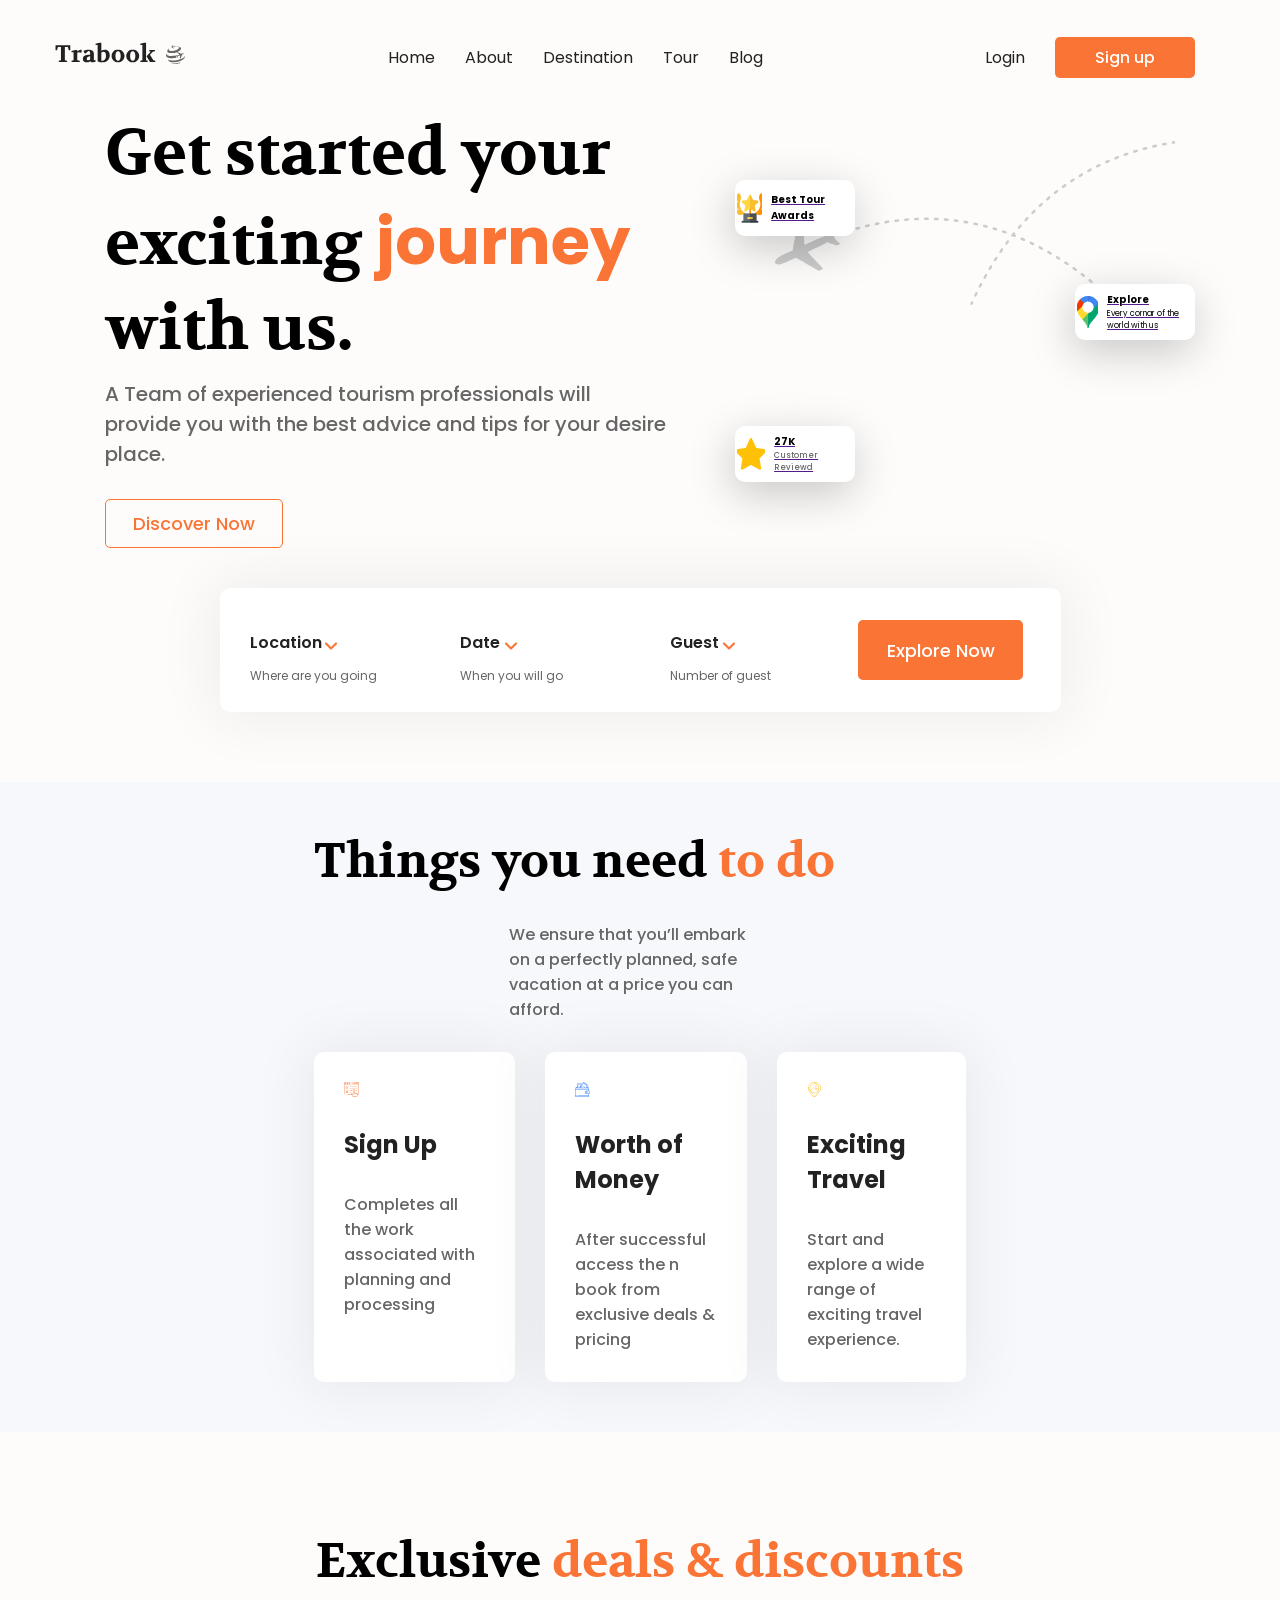
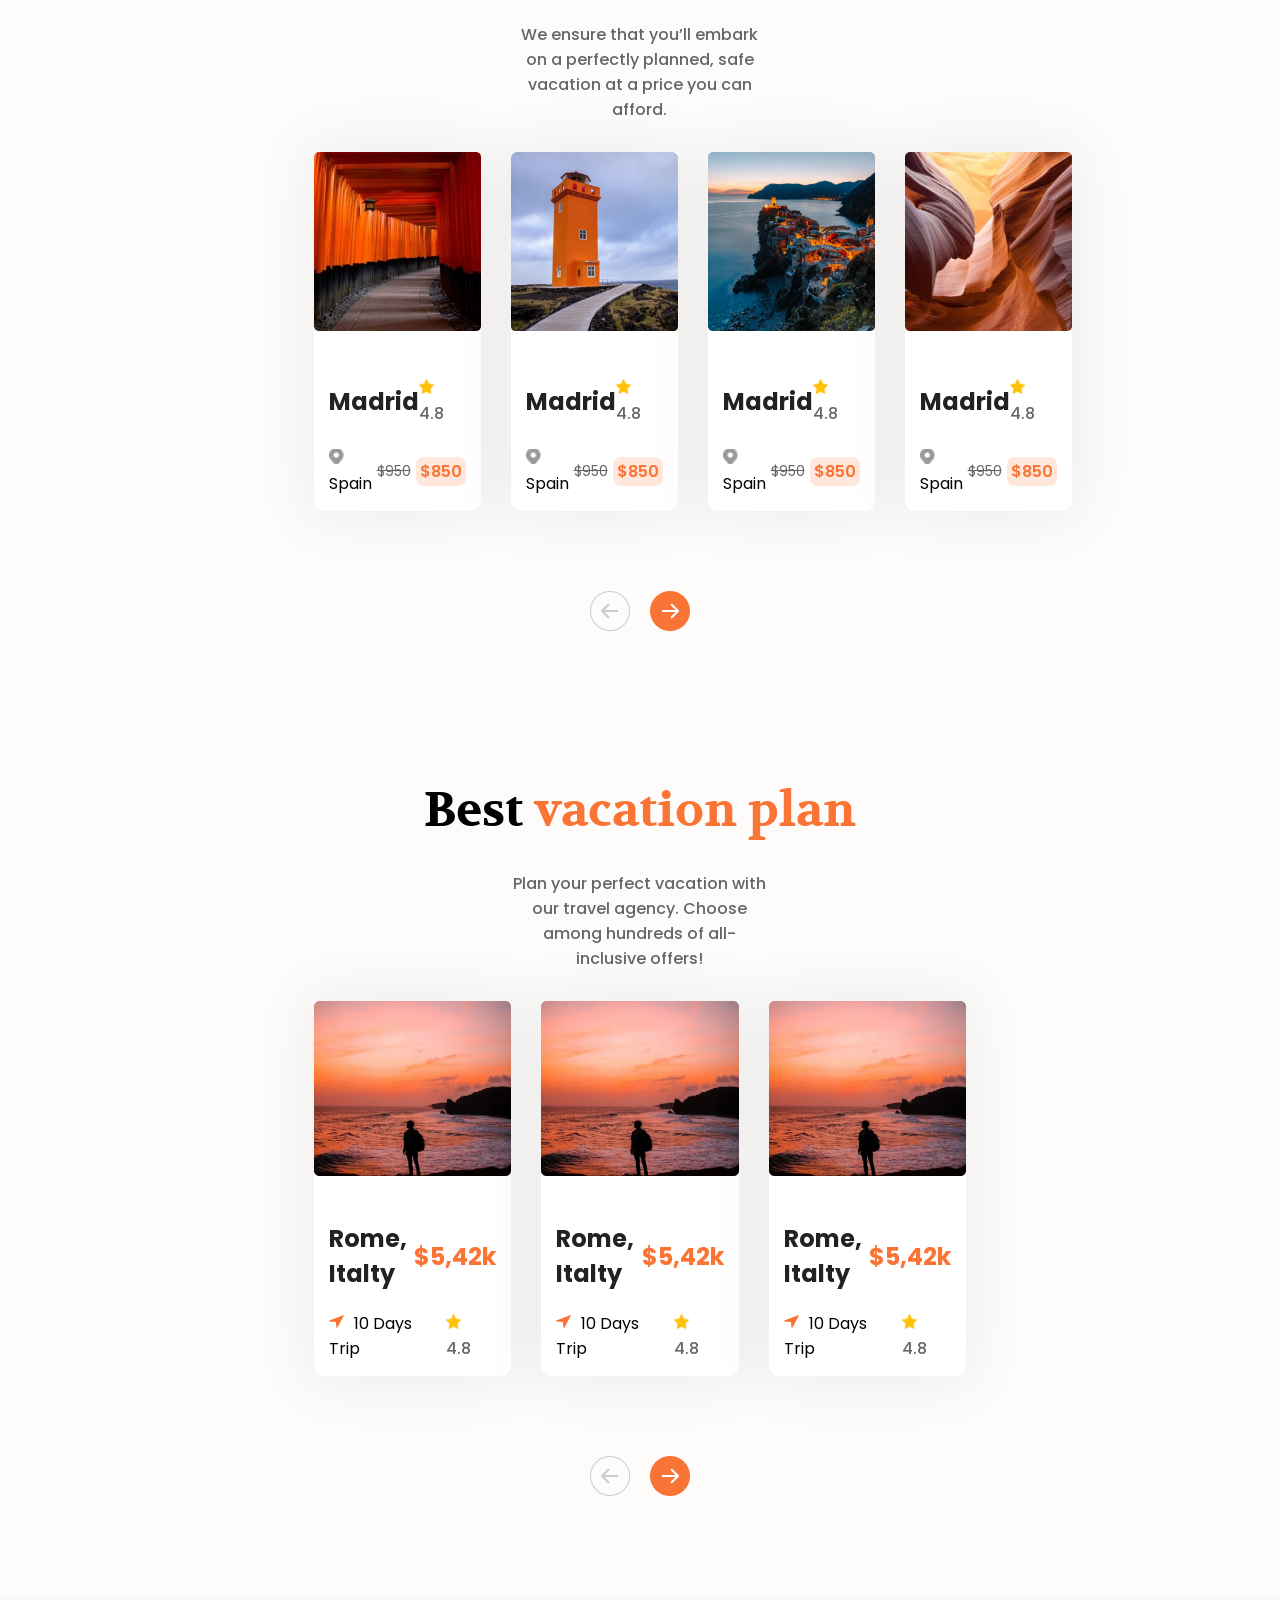
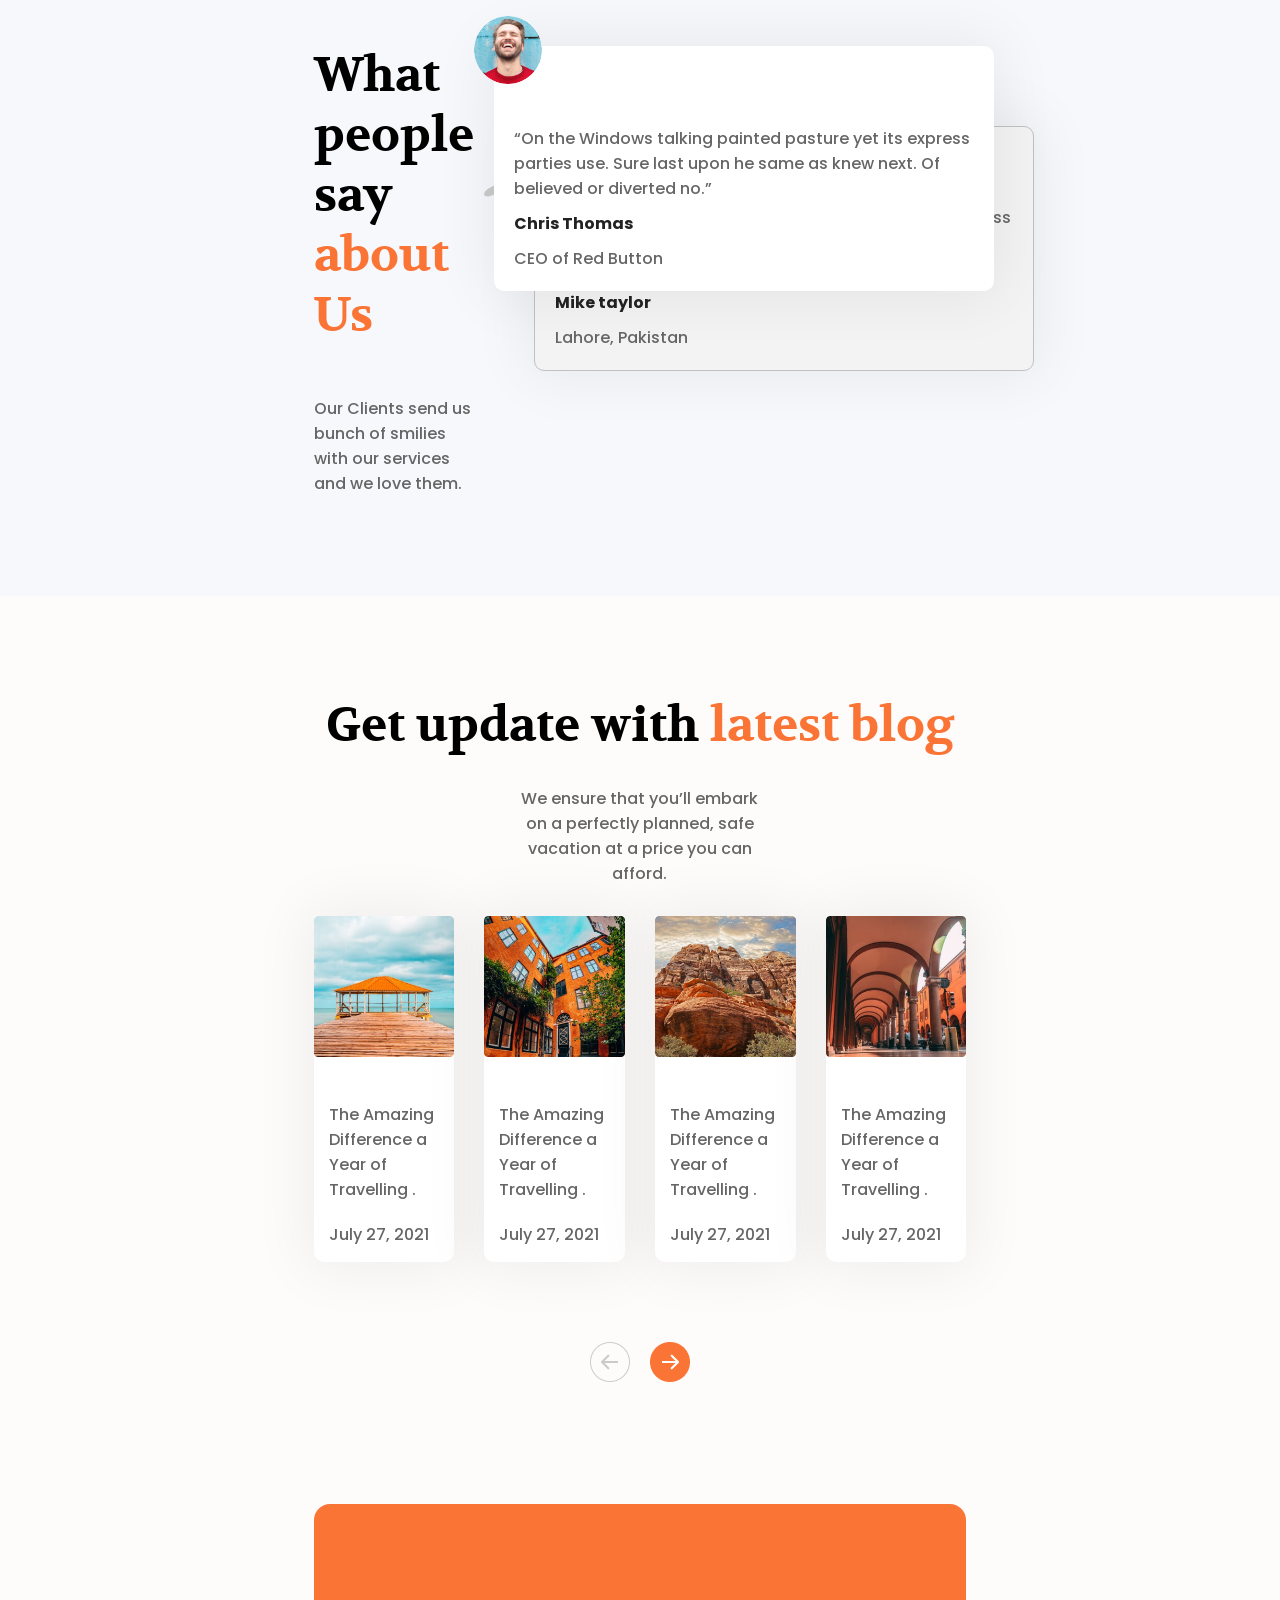
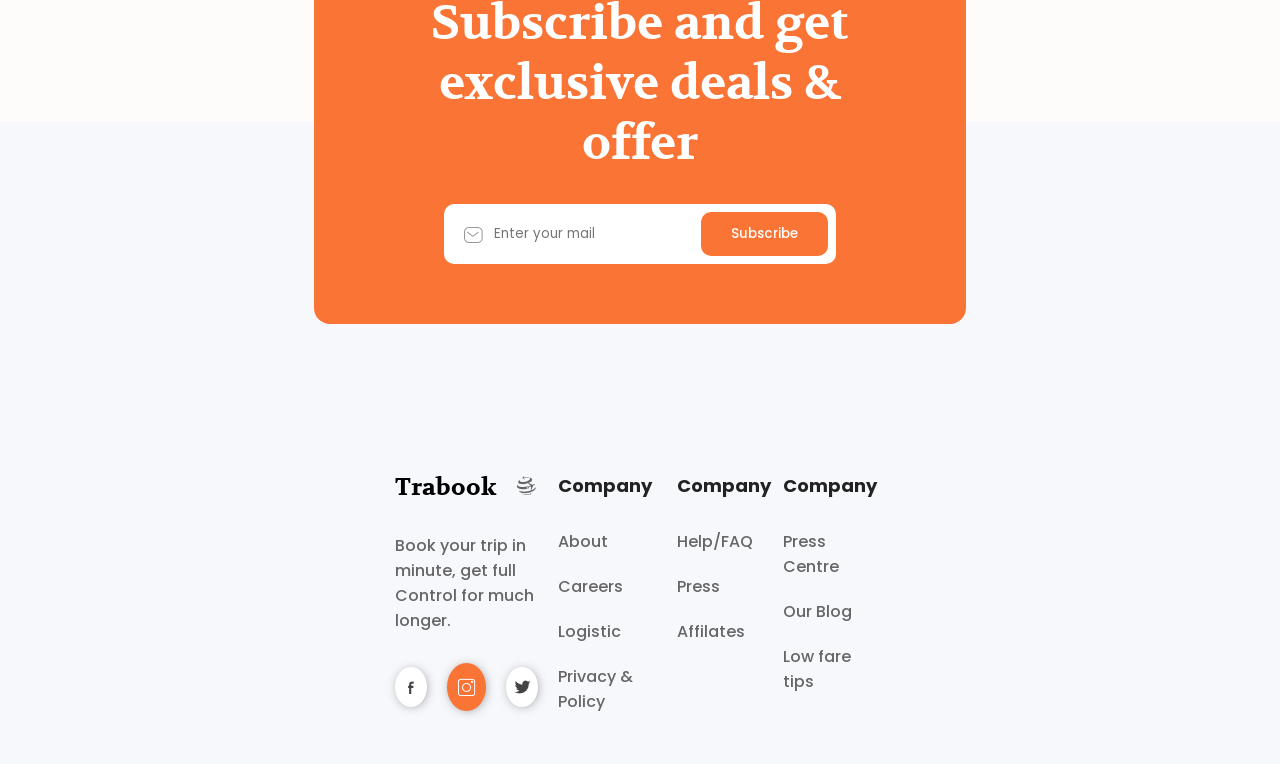
==== index.html @ fe33203c "indexchange" ====
<!DOCTYPE html>
<html lang="en">
  <head>
    <meta charset="UTF-8" />
    <meta name="viewport" content="width=device-width, initial-scale=1.0" />
    <title>Document</title>

    <link rel="styleSheet" href="./style.css" />
  </head>

  <body>
    <div class="outer-wrap">
      <div class="header-wrap">
        <!-- TOP NAVIGATION SECTION  -->
        <div class="topHeader">
          <span class="c-logo">
            <svg
              width="130"
              height="24"
              viewBox="0 0 130 24"
              fill="none"
              xmlns="http://www.w3.org/2000/svg"
            >
              <path
                d="M0.528 8.288V3.2H15.288V8.288H13.824L12.84 5.048H9.864V18.128L12.072 18.656V20H3.744V18.656L5.952 18.128V5.048H2.952L1.968 8.288H0.528ZM16.5203 20V18.728L18.5603 18.248V10.184H16.5203V8.912L20.3603 8H22.2563V9.44C23.4563 8.24 24.8803 7.64 26.5283 7.64C26.6243 7.944 26.6723 8.28 26.6723 8.648C26.6723 9.384 26.5923 10.072 26.4323 10.712L23.4083 10.208C23.0243 10.384 22.6403 10.64 22.2563 10.976V18.248L24.7763 18.728V20H16.5203ZM27.8674 17.024C27.8674 15.632 28.4354 14.576 29.5714 13.856C30.7234 13.12 32.5794 12.752 35.1394 12.752V12.032C35.1394 11.552 35.1314 11.208 35.1154 11C35.1154 10.776 35.0834 10.512 35.0194 10.208C34.9554 9.904 34.8594 9.688 34.7314 9.56C34.6194 9.432 34.4434 9.32 34.2034 9.224C33.9634 9.112 33.6674 9.056 33.3154 9.056L30.2674 11.696C29.1794 11.072 28.6354 10.104 28.6354 8.792L29.3554 8.48C29.6594 8.352 30.2514 8.184 31.1314 7.976C32.0114 7.752 32.8674 7.64 33.6994 7.64C37.1394 7.64 38.8594 9.016 38.8594 11.768V18.2H40.7314V19.232C40.6514 19.312 40.5394 19.416 40.3954 19.544C40.2514 19.672 39.9394 19.84 39.4594 20.048C38.9794 20.256 38.4834 20.36 37.9714 20.36C36.7554 20.36 35.8514 19.952 35.2594 19.136C34.1874 19.952 33.0194 20.36 31.7554 20.36C30.6514 20.36 29.7234 20.08 28.9714 19.52C28.2354 18.96 27.8674 18.128 27.8674 17.024ZM31.7314 16.808C31.7314 17.272 31.8834 17.64 32.1874 17.912C32.5074 18.184 32.8914 18.32 33.3394 18.32C34.0594 18.32 34.6594 18.056 35.1394 17.528V14.24C34.2434 14.24 33.4514 14.48 32.7634 14.96C32.0754 15.424 31.7314 16.04 31.7314 16.808ZM40.5937 2.984V1.712L44.4337 0.8H46.3297V8.864C47.3217 8.048 48.4737 7.64 49.7857 7.64C51.2737 7.64 52.4738 8.136 53.3858 9.128C54.3137 10.104 54.7777 11.576 54.7777 13.544C54.7777 15 54.4017 16.256 53.6497 17.312C52.9137 18.368 51.9937 19.144 50.8897 19.64C49.8017 20.12 48.6257 20.36 47.3617 20.36C45.5377 20.36 43.9617 19.952 42.6337 19.136V2.984H40.5937ZM46.3297 18.728C46.5217 18.76 46.7937 18.776 47.1457 18.776C48.2337 18.776 49.1377 18.336 49.8577 17.456C50.5938 16.576 50.9618 15.304 50.9618 13.64C50.9618 11 50.1537 9.68 48.5377 9.68C47.9137 9.68 47.1777 9.92 46.3297 10.4V18.728ZM63.0433 20.36C62.1313 20.36 61.2753 20.2 60.4753 19.88C59.6913 19.56 59.0113 19.12 58.4353 18.56C57.8593 18 57.4033 17.328 57.0673 16.544C56.7313 15.76 56.5633 14.904 56.5633 13.976C56.5633 13.048 56.7313 12.2 57.0673 11.432C57.4033 10.648 57.8593 9.976 58.4353 9.416C59.0113 8.856 59.6913 8.424 60.4753 8.12C61.2753 7.8 62.1313 7.64 63.0433 7.64C63.9553 7.64 64.8033 7.8 65.5873 8.12C66.3713 8.424 67.0513 8.856 67.6273 9.416C68.2193 9.976 68.6753 10.648 68.9953 11.432C69.3313 12.2 69.4993 13.048 69.4993 13.976C69.4993 14.888 69.3313 15.736 68.9953 16.52C68.6753 17.304 68.2193 17.984 67.6273 18.56C67.0513 19.12 66.3713 19.56 65.5873 19.88C64.8033 20.2 63.9553 20.36 63.0433 20.36ZM60.4273 13.976C60.4273 15.48 60.6433 16.664 61.0753 17.528C61.5233 18.376 62.1793 18.8 63.0433 18.8C63.9073 18.8 64.5553 18.376 64.9873 17.528C65.4353 16.664 65.6593 15.48 65.6593 13.976C65.6593 12.488 65.4353 11.32 64.9873 10.472C64.5553 9.624 63.9073 9.2 63.0433 9.2C62.1793 9.2 61.5233 9.624 61.0753 10.472C60.6433 11.32 60.4273 12.488 60.4273 13.976ZM77.7186 20.36C76.8066 20.36 75.9506 20.2 75.1506 19.88C74.3666 19.56 73.6866 19.12 73.1106 18.56C72.5346 18 72.0786 17.328 71.7426 16.544C71.4066 15.76 71.2386 14.904 71.2386 13.976C71.2386 13.048 71.4066 12.2 71.7426 11.432C72.0786 10.648 72.5346 9.976 73.1106 9.416C73.6866 8.856 74.3666 8.424 75.1506 8.12C75.9506 7.8 76.8066 7.64 77.7186 7.64C78.6306 7.64 79.4786 7.8 80.2626 8.12C81.0466 8.424 81.7266 8.856 82.3026 9.416C82.8946 9.976 83.3506 10.648 83.6706 11.432C84.0066 12.2 84.1746 13.048 84.1746 13.976C84.1746 14.888 84.0066 15.736 83.6706 16.52C83.3506 17.304 82.8946 17.984 82.3026 18.56C81.7266 19.12 81.0466 19.56 80.2626 19.88C79.4786 20.2 78.6306 20.36 77.7186 20.36ZM75.1026 13.976C75.1026 15.48 75.3186 16.664 75.7506 17.528C76.1986 18.376 76.8546 18.8 77.7186 18.8C78.5826 18.8 79.2306 18.376 79.6626 17.528C80.1106 16.664 80.3346 15.48 80.3346 13.976C80.3346 12.488 80.1106 11.32 79.6626 10.472C79.2306 9.624 78.5826 9.2 77.7186 9.2C76.8546 9.2 76.1986 9.624 75.7506 10.472C75.3186 11.32 75.1026 12.488 75.1026 13.976ZM85.3412 20V18.728L87.3812 18.248V2.984H85.3412V1.712L89.1812 0.8H91.0772V18.248L92.6372 18.728V20H85.3412ZM91.5092 14.216L95.7332 9.632L94.2932 9.272V8H99.9332V9.272L97.7492 9.728L94.9892 12.776L98.3732 18.272L100.293 18.728V20H95.0132L91.5092 14.216Z"
                fill="#222222"
              />
              <path
                d="M112.641 7.96058C112.794 7.76583 112.996 7.50221 113.157 7.31379C113.641 6.79446 113.704 6.72638 114.144 6.34242C114.275 6.24108 114.43 6.11917 114.581 6.00437C113.464 6.89896 113.322 7.88933 114.347 8.50129C114.345 8.50129 114.345 8.50129 114.345 8.50287C115.779 9.31987 118.92 9.14333 121.399 8.09675C123.8 7.08342 124.687 5.63388 123.502 4.77254C122.461 4.58808 121.221 4.56671 119.909 4.73296L119.772 4.52L119.885 4.16692C120.657 4.10121 121.39 4.11704 122.023 4.21917C122.176 4.24371 122.378 4.28567 122.528 4.31575C122.819 4.38304 122.978 4.42342 123.168 4.48121C123.362 4.53583 123.527 4.59046 123.816 4.69179C124.099 4.79708 124.221 4.84458 124.448 4.95146C124.702 5.06108 124.949 5.18506 125.187 5.32275C127.075 6.44612 125.901 8.49575 122.569 9.90017C119.247 11.2998 115.013 11.5199 113.116 10.41C113.115 10.4084 113.112 10.4068 113.107 10.4053H113.111C112.075 9.78458 111.966 8.88367 112.641 7.96058ZM121.285 15.8139L121.259 14.552L120.31 13.5545C117.178 14.2258 114.099 14.0817 112.387 13.1278C112.381 13.1215 112.367 13.1151 112.361 13.1088C111.392 12.5443 111.152 11.816 111.225 11.0243C110.998 12.1825 110.98 12.6005 111.013 13.5917C111.053 14.2124 111.432 14.7847 112.194 15.236L112.2 15.2423C114.025 16.3158 117.828 16.5486 121.285 15.8139ZM125.24 17.2587C120.818 18.9362 115.285 19.0352 112.881 17.4827C113.141 18.0828 113.494 18.6427 113.929 19.1437C116.135 20.5687 121.214 20.4776 125.271 18.9378C127.645 18.0377 129.143 16.8399 129.536 15.7173L129.647 15.3793C129.909 14.5227 129.958 13.8094 130 13.1745C129.952 14.5528 128.236 16.1203 125.24 17.2587ZM115.48 20.4895C115.619 20.6146 116.056 21.122 118.269 21.6825C118.868 21.8076 120.374 22.209 123.157 21.6255L123.173 21.3857L122.953 21.0595C120.372 21.6374 117.503 21.4442 115.48 20.4895ZM121.869 10.5074L124.22 12.1928C124.22 12.1928 124.723 12.5356 124.248 12.7763C123.775 13.0146 122.561 13.598 122.561 13.598L121.362 13.1745L120.76 13.4278L121.821 14.2995L121.829 15.6556L122.453 15.3935L122.866 14.248C122.866 14.248 124.136 13.7857 124.64 13.6115C125.146 13.4413 125.078 14.024 125.078 14.024L124.829 16.8035L125.657 16.4552L127.021 12.705C127.021 12.705 127.745 12.3725 128.253 12.0804C128.761 11.7883 128.935 11.3038 128.935 11.3038C128.935 11.3038 128.44 11.1019 127.869 11.2642C127.299 11.4249 126.554 11.7115 126.554 11.7115L122.695 10.1606L121.869 10.5074ZM116.895 5.17471L118.491 6.37725L118.927 6.3155L118.058 5.23646C118.058 5.23646 117.869 5.01321 118.124 4.96017C118.38 4.90633 119.027 4.78125 119.027 4.78125L119.515 5.14937L119.843 5.10346L119.471 4.54454L119.667 3.92467L119.35 3.96821L118.974 4.44004C118.974 4.44004 118.314 4.49862 118.055 4.51921C117.794 4.53821 117.906 4.273 117.906 4.273L118.406 3L117.968 3.06096L116.813 4.65142C116.813 4.65142 116.428 4.71792 116.149 4.79313C115.87 4.86754 115.723 5.07179 115.723 5.07179C115.723 5.07179 115.928 5.22854 116.216 5.223C116.508 5.21746 116.895 5.17471 116.895 5.17471ZM124.783 20.6265L123.75 20.1158L123.512 20.1942L124.124 20.712C124.124 20.712 124.255 20.8172 124.117 20.8735C123.98 20.9289 123.63 21.065 123.63 21.065L123.342 20.9431L123.17 21.0017L123.41 21.244L123.387 21.5978L123.566 21.5392L123.7 21.2519C123.7 21.2519 124.063 21.1497 124.208 21.1133C124.352 21.0761 124.319 21.236 124.319 21.236L124.183 22L124.421 21.9216L124.889 20.9115C124.889 20.9115 125.096 20.8347 125.244 20.7642C125.392 20.6937 125.451 20.5639 125.451 20.5639C125.451 20.5639 125.319 20.4958 125.157 20.5299C124.994 20.5623 124.783 20.6265 124.783 20.6265Z"
                fill="#666666"
              />
            </svg>
          </span>
          <nav class="nav">
            <ul>
              <li><a href="#">Home</a></li>
              <li><a href="#">About</a></li>
              <li><a href="#">Destination</a></li>
              <li><a href="#">Tour</a></li>
              <li><a href="#">Blog</a></li>
            </ul>
          </nav>
          <div class="log">
            <ul>
              <li><a href="#">Login</a></li>
              <li><a href="#">Sign up</a></li>
            </ul>
          </div>
        </div>
        <main>
          <div class="contain-left">
            <h1>
              Get started your exciting
              <span class="repeat-color">journey</span> with us.
            </h1>
            <p>
              A Team of experienced tourism professionals will provide you with
              the best advice and tips for your desire place.
            </p>
            <a href="">Discover Now</a>
          </div>
          <div class="contain-right">
            <div class="imgdisp">
              <a href="" class="maps">
                <span><img src="./asset/maps.png" alt="" /></span>
                <span><b>Explore</b> Every cornar of the world with us</span>
              </a>
              <a href="" class="award"
                ><span><img src="./asset/awards.png" alt="" /></span
                ><span><b>Best Tour Awards</b></span></a
              >
              <a href="" class="rating"
                ><span><img src="./asset/rating.png" alt="" /></span
                ><span
                  ><b>27K</b>
                  <p>Customer Reviewd</p></span
                ></a
              >
            </div>
          </div>
        </main>
        <div class="explore-warp">
          <div class="explore-group">
            <div class="explore-groupL">
              <div class="ex-loc">
                <b>Location</b>
                <p>Where are you going</p>
              </div>
              <div class="ex-Date">
                <b>Date</b>
                <p>When you will go</p>
              </div>
              <div class="ex-Guest">
                <b>Guest</b>
                <p>Number of guest</p>
              </div>
            </div>
            <div class="explore-groupR"><a href="#">Explore Now</a></div>
          </div>
        </div>
      </div>

      <div class="contain mrbt lg">
          <div class="innercont">
              <div class="hName">Things you need <span>to do</span>
              <p>We ensure that you’ll embark on a perfectly planned, safe vacation at a price you can afford.</p>
              </div>
              <div class="cols">
                <div class="rColumns pad1">
                  <svg width="48" height="48" viewBox="0 0 48 48" fill="none" xmlns="http://www.w3.org/2000/svg">
                    <path d="M1.77208 0.162698C1.50652 0.260266 1.13277 0.523698 0.83771 0.8164C-0.0769883 1.72378 0.0016954 -0.120247 0.0016954 20.1445C0.0016954 40.419 -0.0671528 38.6726 0.818039 39.5507C1.71307 40.4385 0.808203 40.3702 13.8107 40.458L25.2198 40.5361L25.8395 42.9167C26.1739 44.2241 26.5574 45.4925 26.6755 45.7364C26.9902 46.3511 27.6197 47.0146 28.2393 47.3853C29.2425 47.9805 29.4589 48 34.5242 48C39.4026 48 39.7075 47.9707 40.6418 47.5024C41.1729 47.2292 41.9598 46.4975 42.2647 45.9706C42.786 45.0925 42.8843 44.5364 42.8843 42.4387V40.5068L44.2416 40.4483C46.012 40.3605 46.5234 40.2044 47.1824 39.5507C48.0676 38.6726 47.9988 40.4093 47.9988 20.1933C47.9988 -0.0226798 48.0676 1.71402 47.1824 0.826157C46.2579 -0.090977 48.6085 -0.00316628 23.9609 0.00659046C4.41782 0.00659046 2.1655 0.0261039 1.77208 0.162698ZM46.0907 1.42132C46.2382 1.52864 46.4546 1.74329 46.5628 1.88964C46.7595 2.14332 46.7693 2.29942 46.7988 5.3728L46.8283 8.58277H24.0002H1.18195V5.51915C1.18195 2.33845 1.21146 2.09453 1.60488 1.66524C2.08681 1.14813 0.759026 1.1774 24.1182 1.19691L45.8251 1.21643L46.0907 1.42132ZM46.8185 23.8423C46.8185 33.5698 46.789 38.0189 46.7103 38.214C46.5628 38.5945 46.1497 39.0043 45.7956 39.1116C45.6284 39.1604 44.9006 39.2384 44.1924 39.2677L42.8843 39.336V38.0384C42.8843 36.5066 42.7663 36.1456 42.0975 35.5894C41.5369 35.1113 40.9369 34.9748 40.1894 35.1699L39.6484 35.3162L39.1763 34.8479C38.5862 34.2625 37.9764 34.0576 37.2879 34.2137C37.042 34.2625 36.7667 34.3406 36.688 34.3796C36.5896 34.4186 36.4913 34.3406 36.3732 34.1552C36.2847 33.9991 36.029 33.7454 35.7929 33.5893C35.4487 33.3649 35.2717 33.3161 34.7799 33.3161C34.4455 33.3161 34.0816 33.3551 33.9537 33.3942L33.7373 33.4722V29.2573C33.7373 25.179 33.7275 25.0229 33.5308 24.6131C33.098 23.7155 31.9965 23.1886 31.0227 23.4033C30.3146 23.5594 29.7835 23.9691 29.4687 24.5936L29.213 25.1107V31.1794V37.2481L28.6131 36.6334C27.7377 35.726 26.7542 35.2577 25.328 35.0821C24.7772 35.0138 24.2953 35.2089 24.0297 35.5992C23.7445 36.009 23.7445 36.3407 24.0101 36.9456C24.2363 37.4725 24.8854 39.1994 24.8854 39.2872C24.8854 39.3946 2.46056 39.2189 2.17533 39.1116C1.82126 38.975 1.47701 38.6433 1.31965 38.2725C1.20162 38.0091 1.18195 35.5797 1.18195 23.8521V9.75357H24.0002H46.8185V23.8423ZM31.9079 24.6228C32.5866 24.9058 32.5571 24.7009 32.5571 29.9598C32.5571 36.0675 32.6358 38.7994 32.8226 38.9848C33.039 39.1994 33.5013 39.1506 33.6783 38.9067C33.8062 38.7311 33.8357 38.3506 33.8357 36.7993C33.8357 34.926 33.8357 34.9162 34.0816 34.682C34.3373 34.4186 34.7897 34.3601 35.1241 34.5455C35.5175 34.7503 35.5864 35.1309 35.5274 36.9359C35.488 38.4189 35.4979 38.653 35.6454 38.8774C35.7831 39.0921 35.8815 39.1311 36.1765 39.1019C36.7076 39.0628 36.7863 38.8384 36.7863 37.1993V35.8236L37.0912 35.5699C37.4945 35.2284 37.8781 35.2382 38.2813 35.5992L38.6059 35.8821L38.6551 37.7164C38.7042 39.5409 38.7042 39.5604 38.9403 39.6677C39.2354 39.8141 39.5501 39.7068 39.7075 39.4043C39.7861 39.258 39.8353 38.7311 39.8353 37.9993C39.8353 36.6822 39.914 36.4773 40.4648 36.2919C40.868 36.1651 41.2024 36.2724 41.4975 36.6432C41.7139 36.9163 41.7139 36.9359 41.6844 40.7703L41.6549 44.6339L41.3893 45.1218C41.0549 45.7559 40.3959 46.3609 39.7763 46.595C39.3239 46.7707 38.9796 46.7804 34.475 46.7804C29.7638 46.7804 29.6458 46.7804 29.2032 46.5755C28.5934 46.2926 27.9934 45.7364 27.7377 45.2291C27.6295 44.9949 27.1869 43.4436 26.7542 41.7752C26.0558 39.0726 25.5149 37.3261 25.1215 36.5749C25.0526 36.4285 25.0133 36.2919 25.0428 36.2724C25.1411 36.1748 26.0952 36.3895 26.6361 36.6334C27.3541 36.9554 27.9049 37.492 28.6327 38.5555L29.213 39.4043V40.5849C29.213 41.6288 29.2327 41.7752 29.4097 41.9508C29.6556 42.1947 29.813 42.1947 30.1376 41.9411L30.3933 41.7459V33.5503C30.3933 24.7107 30.3834 24.9643 30.9047 24.7107C31.4162 24.457 31.4948 24.457 31.9079 24.6228Z" fill="#FA7436"/>
                    <path d="M4.5262 2.62119C4.00492 2.72852 3.60167 2.97244 3.21808 3.42125C2.62796 4.10422 2.51977 5.02135 2.95253 5.85068C3.76887 7.42151 6.09004 7.43127 6.90638 5.86043C7.78174 4.20179 6.3556 2.26019 4.5262 2.62119ZM5.58843 3.89933C5.68679 3.89933 6.00152 4.5823 6.00152 4.8067C6.00152 5.74335 4.91962 6.20192 4.21147 5.56773C3.38529 4.83597 4.18196 3.51881 5.26386 3.82127C5.42123 3.8603 5.56876 3.89933 5.58843 3.89933Z" fill="#FA7436"/>
                    <path d="M10.4272 2.65047C8.76499 2.95293 8.08634 5.10917 9.2666 6.35803C10.0731 7.20687 11.5779 7.25565 12.4238 6.4556C13.2991 5.62628 13.3877 4.30912 12.6205 3.42125C12.0402 2.74804 11.3025 2.48461 10.4272 2.65047ZM11.6566 4.10423C11.9025 4.33839 11.9517 4.46522 11.9517 4.83598C11.9517 5.21649 11.9025 5.32382 11.6271 5.56774C10.919 6.20192 9.83705 5.74336 9.83705 4.80671C9.83705 4.38717 10.1715 3.91885 10.5452 3.82128C10.9976 3.69444 11.3124 3.7725 11.6566 4.10423Z" fill="#FA7436"/>
                    <path d="M16.4566 2.64136C14.2633 3.05114 13.9584 6.03671 16.0337 6.90506C16.5746 7.12946 17.5877 7.03189 18.0893 6.70016C18.7188 6.28062 19.0236 5.75376 19.063 4.96346C19.0925 4.42684 19.063 4.21219 18.886 3.86095C18.4434 2.94382 17.4598 2.45598 16.4566 2.64136ZM17.686 4.1439C18.0204 4.53417 17.9909 5.19763 17.6172 5.56838C17.3811 5.79279 17.2434 5.85133 16.8894 5.85133C16.1419 5.85133 15.6501 5.24641 15.8468 4.54392C16.0828 3.72436 17.1156 3.49995 17.686 4.1439Z" fill="#FA7436"/>
                    <path d="M25.4755 4.16311C25.0821 4.29971 24.9542 4.83633 25.2591 5.09976C25.4263 5.25587 26.2623 5.26562 35.2913 5.26562H45.1464L45.3038 5.02171C45.5103 4.70949 45.4218 4.35825 45.0973 4.2119C44.9104 4.12409 42.3827 4.09482 35.2323 4.10457C29.9506 4.10457 25.5542 4.13384 25.4755 4.16311Z" fill="#FA7436"/>
                    <path d="M11.5485 15.7731C10.7518 16.7292 10.083 17.5293 10.0732 17.5488C10.0535 17.5683 9.7978 17.3732 9.4929 17.1293C9.188 16.8853 8.87327 16.6804 8.80442 16.6804C8.72574 16.6804 8.5487 16.778 8.40117 16.9049C7.99791 17.2463 8.12577 17.5293 9.01097 18.2318C9.73879 18.8172 10.0437 18.9245 10.4666 18.7684C10.742 18.6611 13.8697 14.8657 13.8697 14.6315C13.8697 14.2413 13.6926 14.0461 13.3386 14.0461C13.0238 14.0461 12.9058 14.1632 11.5485 15.7731Z" fill="#FA7436"/>
                    <path d="M6.28629 14.5837C5.82402 14.8374 5.79452 15.052 5.82402 18.2815L5.85353 21.2866L6.12892 21.5207L6.40432 21.7549H9.55167H12.699L12.9351 21.511C13.1711 21.2866 13.181 21.228 13.181 20.0182C13.181 18.9254 13.1613 18.74 13.0039 18.6035C12.758 18.3791 12.4335 18.3986 12.1974 18.6327C12.0302 18.7986 12.0007 18.9547 12.0007 19.706V20.5841H9.49265H6.98461L7.00428 18.1156L7.03379 15.6569L8.41075 15.6276C9.66969 15.6081 9.79755 15.5886 9.96476 15.4032C10.191 15.1203 10.1811 14.9642 9.88607 14.6812C9.65002 14.4471 9.62051 14.4373 8.09602 14.4373C6.94527 14.4471 6.47317 14.4764 6.28629 14.5837Z" fill="#FA7436"/>
                    <path d="M19.1806 14.8955C18.6986 15.0712 18.5413 15.5492 18.8658 15.8322C19.033 15.9883 20.0067 15.998 30.8159 15.998C41.3792 15.998 42.589 15.9785 42.7267 15.8419C42.8939 15.6858 42.9332 15.3443 42.8053 15.1492C42.766 15.0907 42.6086 14.9833 42.4611 14.9346C42.166 14.8272 19.4756 14.7882 19.1806 14.8955Z" fill="#FA7436"/>
                    <path d="M18.8856 19.9003C18.6397 20.1442 18.6298 20.5052 18.8659 20.7101C19.0331 20.8662 20.0068 20.876 30.8061 20.876C42.0677 20.876 42.5694 20.8662 42.7169 20.7004C42.9431 20.4564 42.9234 20.1345 42.6874 19.9003C42.4907 19.7052 42.3628 19.7052 30.7865 19.7052C19.2101 19.7052 19.0823 19.7052 18.8856 19.9003Z" fill="#FA7436"/>
                    <path d="M11.647 28.0673C10.8995 28.965 10.2307 29.765 10.1717 29.8431C10.0733 29.9699 9.99466 29.9406 9.63075 29.6479C8.89309 29.0528 8.60786 29.004 8.27345 29.404C8.0374 29.6869 8.23411 30.0284 9.01111 30.6334C9.88647 31.3261 10.2405 31.3944 10.7126 30.9456C10.8799 30.7992 11.647 29.9114 12.4339 28.9747C13.919 27.2087 14.0665 26.9355 13.7125 26.5941C13.6338 26.5063 13.4371 26.438 13.2895 26.438C13.0535 26.438 12.8174 26.6721 11.647 28.0673Z" fill="#FA7436"/>
                    <path d="M6.53265 26.8958C6.41463 26.9153 6.21792 27.0421 6.09006 27.1787L5.854 27.4324V30.535V33.6377L6.09006 33.8913L6.32611 34.145H9.5128H12.6995L12.9355 33.9011C13.1716 33.6767 13.1814 33.6182 13.1814 32.3986C13.1814 31.1985 13.1716 31.1204 12.965 30.9838C12.6601 30.7692 12.4339 30.7887 12.1979 31.0424C12.0307 31.218 12.0012 31.3839 12.0012 32.1156V32.9742H9.49313H6.98508L7.00475 30.5058L7.03426 28.0471L8.4309 28.0178C9.80786 27.9983 9.83737 27.9885 9.99473 27.7446C10.2013 27.4421 10.0636 27.0616 9.68 26.925C9.44395 26.8275 6.96541 26.808 6.53265 26.8958Z" fill="#FA7436"/>
                    <path d="M18.856 27.4914C18.6495 27.7158 18.6396 27.9987 18.8265 28.2524C18.9642 28.428 19.1412 28.4378 22.7902 28.467C24.8852 28.4768 26.7047 28.467 26.8227 28.4378C27.3243 28.3207 27.5112 27.7841 27.167 27.4816C26.9998 27.3353 26.567 27.3157 22.9967 27.3157C19.2593 27.3157 19.0035 27.3255 18.856 27.4914Z" fill="#FA7436"/>
                    <path d="M37.0223 27.5595C36.8354 27.8424 36.9141 28.1449 37.2289 28.3497C37.4157 28.4766 37.8583 28.4863 40.032 28.4668C42.4515 28.4376 42.6187 28.4278 42.7466 28.2522C42.9334 27.9887 42.9236 27.6668 42.7072 27.4814C42.5498 27.335 42.2056 27.3155 39.8549 27.3155H37.1797L37.0223 27.5595Z" fill="#FA7436"/>
                    <path d="M19.0824 32.1651C18.689 32.3017 18.5612 32.8383 18.8661 33.1017C19.0136 33.2383 19.2792 33.2676 20.3217 33.2676C21.7282 33.2676 21.8364 33.2286 21.8364 32.7212C21.8364 32.1943 21.5807 32.0968 20.3119 32.1065C19.7218 32.1065 19.1611 32.1358 19.0824 32.1651Z" fill="#FA7436"/>
                    </svg>
                  <b>Sign Up</b>
                  <p>Completes all the work associated with planning and processing</p>
                </div>
                <div class="rColumns pad1">
                  <svg
                  width="47"
                  height="48"
                  viewBox="0 0 47 48"
                  fill="none"
                  xmlns="http://www.w3.org/2000/svg">
                  <path
                    d="M25.6963 0.0960599C25.5085 0.161798 25.2173 0.321446 25.0577 0.44353C24.9074 0.565614 22.0432 4.67891 18.6999 9.59045L12.6239 18.512L10.9053 18.5402L9.18676 18.5589L9.23371 18.2584C9.26189 18.0894 9.44032 16.4084 9.61875 14.5208C9.79718 12.6332 9.96622 10.9146 9.99439 10.6986C10.0507 10.3136 10.0789 10.2854 10.7175 9.94731C11.3561 9.60923 12.2576 8.83916 12.6333 8.29448L12.8211 8.02214L15.5351 8.30387C17.3758 8.4823 18.3431 8.54804 18.5121 8.49169C19.038 8.31326 19.0756 7.50563 18.5685 7.28963C18.4464 7.23329 17.1128 7.07364 15.5915 6.92338C12.53 6.63226 12.2952 6.64165 11.8444 7.13938C11.6942 7.29902 11.3561 7.66528 11.0838 7.9564C10.802 8.26631 10.3982 8.5856 10.0695 8.74525C9.23371 9.14907 8.94259 9.40263 8.79233 9.84401C8.69842 10.0882 8.48243 11.9288 8.23826 14.3987L7.83444 18.5589H7.39306H6.94229L6.98924 18.2021C7.01742 18.0143 7.31793 15.0748 7.64662 11.6753C7.9847 8.26631 8.304 5.41142 8.35095 5.30811C8.49182 5.04516 8.75477 4.94186 9.26189 4.94186C9.50606 4.94186 12.0135 5.17664 14.8214 5.45837C19.3479 5.90914 19.9677 5.94671 20.1931 5.83401C20.6439 5.59924 20.6251 4.85734 20.1649 4.66013C20.0429 4.61317 18.39 4.42535 16.4742 4.23753C14.5679 4.04971 12.1262 3.81493 11.0462 3.70224C9.95683 3.59894 8.91442 3.54259 8.68903 3.57076C7.83444 3.70224 7.10194 4.43474 6.9329 5.34568C6.87655 5.61802 6.6136 8.09727 6.34126 10.8582L5.85292 15.8825L4.66965 15.9388C3.65541 15.9764 3.42063 16.0233 3.0356 16.2206C2.23735 16.6338 1.78658 17.4132 1.77719 18.4181C1.7678 18.8688 1.74902 18.897 1.32642 19.1694C1.09164 19.3196 0.753561 19.6295 0.584521 19.8549C-0.0446817 20.6813 -0.0165084 19.9582 0.0116648 33.5002L0.0398381 45.7461L0.265224 46.2345C0.537566 46.8543 1.30764 47.5774 1.91806 47.8216C2.37822 48 2.86656 48 22.2028 48H42.018L42.5063 47.7746C43.0886 47.5117 43.7835 46.8073 44.0653 46.1875C44.2625 45.7649 44.2719 45.6147 44.3 42.1494L44.3282 38.562H44.6757C45.4833 38.562 46.197 38.1581 46.4412 37.5571C46.5445 37.3129 46.5727 36.4302 46.5727 33.3029C46.5727 29.5559 46.5633 29.3305 46.3849 28.983C46.1031 28.429 45.7087 28.1942 44.9574 28.1566L44.3188 28.1191V24.7195C44.3188 21.8646 44.2906 21.2354 44.1686 20.8128C43.9995 20.2493 43.6051 19.6107 43.2388 19.329C43.0229 19.16 43.0041 19.0754 43.0041 18.4462C43.0041 17.6104 42.7223 16.9437 42.1777 16.4929C41.7832 16.1736 41.0883 15.9294 40.5436 15.9294H40.1774L41.2761 14.3236C41.8865 13.4314 42.4312 12.5205 42.5063 12.2763C42.7317 11.525 42.4876 10.6329 41.9053 10.0976C41.7644 9.96609 40.5248 9.09272 39.1537 8.163C37.7826 7.23329 34.6366 5.08273 32.1574 3.39233C29.6781 1.70194 27.5276 0.255708 27.3773 0.18058C26.9923 -0.0166331 26.1283 -0.0635886 25.6963 0.0960599ZM26.8608 1.47655C27.4336 1.77706 40.7408 10.9146 40.9662 11.1494C41.3794 11.5908 41.3137 11.8161 40.4027 13.1685C39.9426 13.8352 38.9471 15.319 38.1677 16.4647L36.759 18.5495L36.2143 18.5589H35.679L36.7778 16.9531C37.3788 16.0609 37.9235 15.1781 37.9986 14.9715C38.1395 14.5489 38.0831 14.2296 37.6887 13.2999C37.4727 12.7834 37.4258 12.5393 37.407 11.6753C37.3882 10.8395 37.3412 10.6047 37.1816 10.3511C37.0501 10.1257 35.8856 9.28054 33.181 7.43989C31.0868 6.01245 29.2743 4.801 29.1428 4.75404C28.7296 4.59439 28.2976 4.65074 27.5369 4.96064C26.8984 5.22359 26.6824 5.26116 25.7996 5.27994C24.6163 5.30811 24.2782 5.4302 23.8744 6.00305C23.7148 6.21905 21.7614 9.08333 19.5263 12.3608C17.2913 15.6383 15.4131 18.3805 15.3567 18.4462C15.2816 18.5214 15.0656 18.5589 14.7557 18.5402L14.2861 18.512L20.0053 10.107C23.1513 5.48654 25.8184 1.62681 25.9217 1.5329C26.1471 1.35447 26.5791 1.32629 26.8608 1.47655ZM32.4391 8.5856L36.0077 11.0179L36.0641 12.0415C36.111 12.8398 36.1767 13.206 36.374 13.7225C36.5148 14.0794 36.6369 14.4456 36.6463 14.5208C36.6557 14.6053 36.0734 15.5444 35.3503 16.615L34.0356 18.5495L32.8617 18.5589H31.6784L31.5751 17.9297C31.4249 17.0658 30.8144 15.8825 30.1758 15.1875C29.4997 14.455 28.7766 13.9855 27.8093 13.6474C25.8466 12.9712 23.4988 13.5253 22.0526 15.0091C21.2449 15.8355 20.6345 17.0094 20.4842 18.0236L20.4185 18.512L18.6999 18.5402C17.3194 18.5589 16.9908 18.5402 17.0471 18.4462C17.0941 18.3805 18.9159 15.6947 21.1041 12.4735L25.0859 6.63226H25.9686C26.6448 6.63226 27.011 6.57591 27.5745 6.39748C27.9783 6.266 28.3728 6.12514 28.4385 6.07818C28.523 6.02184 28.6451 6.02184 28.7202 6.06879C28.8047 6.11575 30.4764 7.24268 32.4391 8.5856ZM27.0862 14.8495C27.8469 15.0561 28.4761 15.4129 29.0489 15.9858C29.6406 16.5774 29.9974 17.2066 30.1758 17.9767L30.3073 18.5589H26.0438H21.7708L21.8366 18.2021C22.2685 15.8261 24.7384 14.239 27.0862 14.8495ZM5.68388 17.6292C5.65571 17.7889 5.62754 18.0706 5.62754 18.2396V18.5589H4.40669H3.18585V18.2209C3.18585 17.9767 3.26098 17.817 3.45819 17.6104C3.73054 17.3475 3.75871 17.3381 4.73538 17.3381H5.74962L5.68388 17.6292ZM41.2479 17.5353C41.5203 17.7419 41.7738 18.4275 41.633 18.5402C41.586 18.5777 40.8441 18.5965 39.9801 18.5777L38.4118 18.5495L38.8063 17.9485L39.2007 17.3381H40.1022C40.8723 17.3381 41.0413 17.3663 41.2479 17.5353ZM42.2246 20.3057C42.8162 20.7752 42.9102 21.0664 42.9102 22.3811V23.5362H22.1559H1.40155V22.3623C1.40155 21.5265 1.43911 21.1039 1.53302 20.9255C1.70206 20.5968 2.13405 20.193 2.43457 20.0709C2.58482 20.0146 9.39336 19.9864 22.2685 19.9958L41.8584 20.0146L42.2246 20.3057ZM42.9102 26.5414V28.1378H39.3697C36.5336 28.1378 35.6978 28.166 35.2189 28.2787C33.5754 28.6731 32.1668 29.9315 31.5469 31.5656C31.284 32.2699 31.1901 33.7068 31.3591 34.4393C31.7817 36.2611 33.1716 37.7449 35.0216 38.3366C35.463 38.4774 36.0453 38.5056 39.2289 38.5432L42.9102 38.5807V40.1678V41.7549H26.025C9.21493 41.7549 9.13041 41.7549 8.96137 41.9427C8.74538 42.1869 8.74538 42.6377 8.96137 42.8819C9.13041 43.0697 9.21493 43.0697 26.025 43.0697H42.9102V44.2623C42.9102 45.3329 42.882 45.502 42.6942 45.84C42.5721 46.0467 42.3185 46.3002 42.1119 46.4223L41.7363 46.6383H22.1746C0.377918 46.6383 2.23735 46.6946 1.70206 45.9997C1.45789 45.6804 1.4485 45.6147 1.42033 44.3656L1.38276 43.0697H3.36428C5.22372 43.0697 5.35519 43.0603 5.53363 42.8819C5.63693 42.7786 5.72145 42.572 5.72145 42.4123C5.72145 42.2527 5.63693 42.0461 5.53363 41.9427C5.35519 41.7643 5.22372 41.7549 3.37367 41.7549H1.40155V33.3499V24.9449H22.1559H42.9102V26.5414ZM45.1452 33.3217L45.164 37.1533H40.5906C37.9047 37.1533 35.8387 37.1063 35.6039 37.0594C34.1295 36.7119 32.9462 35.4629 32.6645 33.9509C32.2888 31.8943 33.8102 29.8282 35.895 29.5559C36.2143 29.5089 38.4212 29.4808 40.7972 29.4902L45.1171 29.4996L45.1452 33.3217Z"
                    fill="#4086F4"
                  />
                  <path
                    d="M35.7731 30.6641C34.5898 31.0303 33.7071 32.3357 33.8292 33.5377C33.9794 35.0309 35.1063 36.0639 36.562 36.0639C38.9849 36.0733 40.2151 33.3217 38.6374 31.4435C38.5059 31.2839 38.1397 31.0209 37.8204 30.8707C37.3414 30.6265 37.1348 30.5795 36.6277 30.5889C36.2896 30.5889 35.9046 30.6265 35.7731 30.6641ZM37.1254 32.0258C38.1115 32.439 38.2618 33.8195 37.3884 34.4675C37.0315 34.7398 36.2708 34.768 35.8858 34.5332C34.9373 33.9322 34.9937 32.5235 35.9985 32.0727C36.4587 31.8661 36.7122 31.8567 37.1254 32.0258Z"
                    fill="#4086F4"
                  />
                </svg>
                  <b>Worth of Money</b>
                  <p>After successful access the n book from exclusive deals & pricing</p>
                </div>
                <div class="rColumns pad1">
                  <svg
                  width="42"
                  height="48"
                  viewBox="0 0 42 48"
                  fill="none"
                  xmlns="http://www.w3.org/2000/svg"
                >
                  <path
                    d="M18.4403 0.103802C12.377 0.713885 6.79244 4.10219 3.32905 9.2832C1.6959 11.7329 0.466352 15.1212 0.0909168 18.1998C-0.0498716 19.373 -0.0217139 21.5881 0.137846 22.5361C1.15152 28.3084 6.86753 36.4554 16.0469 45.203C17.9335 46.9957 18.3559 47.3524 18.9472 47.6527C19.6136 47.9812 19.698 48 20.5522 48C21.4063 48 21.4907 47.9812 22.1571 47.6527C22.7485 47.3524 23.1708 46.9957 25.0574 45.203C31.0174 39.5245 35.8136 33.7334 38.4604 28.9936C39.7651 26.6471 40.5441 24.6667 40.9289 22.6956C41.1354 21.635 41.173 19.5232 41.0134 18.1998C40.6661 15.3183 39.5961 12.2304 38.1319 9.84636C36.9962 8.00672 35.1284 5.8949 33.4484 4.53394C29.2623 1.17379 23.8184 -0.44058 18.4403 0.103802ZM23.5556 1.6337C28.5208 2.45966 32.9509 5.14402 35.9169 9.13303C37.8973 11.7892 39.0799 14.6707 39.568 18.0121C39.7932 19.6171 39.7181 21.9635 39.3803 23.2212C37.9161 28.7777 32.6787 35.9391 23.9405 44.3207C22.7766 45.4283 21.838 46.2542 21.594 46.3762C21.0308 46.6484 20.402 46.6954 19.8201 46.4983C19.2569 46.3199 17.9992 45.1936 15.2116 42.406C9.2797 36.4835 5.39395 31.4902 3.18826 26.9756C1.81792 24.188 1.40494 22.6299 1.40494 20.3116C1.40494 11.7517 7.45884 4.10219 15.9155 1.97159C16.6289 1.79326 18.1306 1.53046 18.9096 1.45537C19.698 1.38028 22.7015 1.49291 23.5556 1.6337Z"
                    fill="#FFB60A"
                  />
                  <path
                    d="M18.9568 5.25629C15.4558 5.65988 12.443 7.05838 9.90877 9.47055C7.62799 11.6481 6.11687 14.3606 5.42231 17.5706C5.24398 18.3965 5.21582 18.8095 5.21582 20.5928C5.21582 22.3761 5.24398 22.7891 5.42231 23.6057C5.88222 25.7081 6.79265 27.82 7.94711 29.4625C8.85755 30.7484 10.6033 32.4566 11.861 33.3013C15.3244 35.6103 19.0506 36.4362 23.1335 35.7886C23.6497 35.7041 24.2035 35.5821 24.3724 35.5164C24.8605 35.3099 24.9262 34.6529 24.4851 34.3244C24.2504 34.1461 24.2316 34.1461 23.171 34.3525C21.7725 34.6341 19.4542 34.6529 18.112 34.3995C15.2306 33.8457 12.7151 32.5223 10.6503 30.448C9.32684 29.134 7.83448 26.9471 8.12545 26.7594C8.18176 26.7218 9.2893 25.8114 10.5752 24.7414C12.1051 23.4743 12.9498 22.714 12.9873 22.5639C13.1187 22.057 12.5368 21.5314 12.0769 21.7473C11.9643 21.7942 10.8755 22.6671 9.66473 23.6714L7.45905 25.5016L7.32765 25.2107C7.12116 24.7226 6.77388 23.249 6.65186 22.3574C6.48292 21.0903 6.59555 18.7626 6.87712 17.5424C8.06913 12.521 11.6827 8.6446 16.5446 7.1804C17.9806 6.74865 18.8911 6.61724 20.5524 6.61724C22.3732 6.61724 23.3681 6.7768 24.9731 7.3118C26.8691 7.94065 28.5585 8.92617 29.957 10.212C30.8018 11.0005 31.1209 11.1131 31.4775 10.7564C31.9187 10.3153 31.8248 10.0525 30.9425 9.21713C27.8546 6.29812 23.2273 4.76822 18.9568 5.25629Z"
                    fill="#FFB60A"
                  />
                  <path
                    d="M23.9315 11.6953C23.3214 11.9206 22.5048 12.7559 22.289 13.4035C21.9135 14.5392 22.2984 15.8157 23.2276 16.529C24.6542 17.6178 26.6346 17.1485 27.4794 15.5248C27.836 14.8302 27.836 13.8541 27.47 13.1126C27.1509 12.465 26.522 11.883 25.9307 11.6859C25.3863 11.4982 24.4853 11.5076 23.9315 11.6953ZM25.621 13.0844C26.4751 13.5256 26.5971 14.7176 25.8556 15.3652C25.2455 15.9096 24.2788 15.7969 23.8001 15.1305C23.5279 14.7551 23.4997 14.0042 23.7344 13.6194C24.1286 13 24.9827 12.7559 25.621 13.0844Z"
                    fill="#FFB60A"
                  />
                  <path
                    d="M32.3879 12.155C32.1439 12.4647 32.1439 12.6242 32.3785 13.0372C32.8666 13.8913 33.5048 15.2147 33.7395 15.853C34.2651 17.3266 34.4528 18.3872 34.5091 20.2831C34.5373 21.2593 34.5373 22.0477 34.4997 22.0477C34.4622 22.0477 33.5799 21.3625 32.5381 20.5272C31.4963 19.6824 30.492 18.9222 30.3136 18.8377C29.9007 18.6218 29.3375 18.6312 28.8588 18.8471C28.6523 18.9503 27.6856 19.6824 26.7188 20.499C25.4987 21.5033 24.9168 21.935 24.8417 21.8787C24.776 21.8318 23.4526 20.7806 21.9039 19.5323C20.3458 18.2933 18.9755 17.2515 18.8629 17.2139C18.4311 17.0732 17.7459 17.1389 17.3987 17.3453C16.7229 17.7489 14.001 20.0766 13.9446 20.3113C13.8132 20.8181 14.3952 21.3437 14.8551 21.1372C14.9677 21.0809 15.7186 20.4896 16.5164 19.8232C17.3142 19.1568 18.0369 18.5843 18.1214 18.5561C18.2058 18.5186 18.3748 18.5655 18.5062 18.65C19.0506 19.016 31.6277 29.1153 31.6277 29.1903C31.6277 29.2279 31.1771 29.7253 30.6234 30.2885C29.5065 31.4242 28.6148 32.1187 27.404 32.8039C26.9629 33.0479 26.5311 33.3107 26.4467 33.3858C26.212 33.5829 26.2308 34.1085 26.4654 34.3432C26.7282 34.606 27.038 34.5778 27.7137 34.2399C31.0739 32.5505 33.946 29.1622 35.1849 25.4454C35.7762 23.6714 35.8889 22.8736 35.8889 20.5929C35.8889 18.3215 35.7762 17.5237 35.1849 15.7404C34.8376 14.6704 33.899 12.7369 33.5048 12.2582C33.1294 11.8171 32.6883 11.7701 32.3879 12.155ZM31.9656 21.86C33.824 23.3429 34.1994 23.6808 34.1806 23.8592C34.068 24.6288 32.998 27.2005 32.5475 27.8012C32.4348 27.9514 32.1439 27.7355 29.253 25.4172C27.5073 24.0187 26.0994 22.8549 26.1275 22.8267C26.5405 22.4043 29.4595 20.0766 29.5722 20.0766C29.6566 20.0766 30.7266 20.8838 31.9656 21.86Z"
                    fill="#FFB60A"
                  />
                </svg>
                  <b>Exciting Travel</b>
                  <p>Start and explore a wide range of exciting travel experience.</p>
                </div>
              </div>
              
          </div>
      </div>

 <!-- Exclusive deals & discounts -->
      <div class="contain mrbt">
        <div class="innercont">
            <div class="hName txt1">Exclusive <span>deals & discounts</span>
            <p>We ensure that you’ll embark on a perfectly planned, safe vacation at a price you can afford.</p>
            </div>
            <div class="cols">
              <div class="rColumns">
                <img src="./asset/Madrid.jpg"> 
                <div class="re pad2">
                    <div class="re1"><b>Madrid</b><p><img src="./asset/rating.png">4.8</p></div>
                    <div class="re1">
                     <span> <img src="./asset/loction.png">Spain</span>
                      <div class="re2">
                        <span>$950</span><span>$850</span>
                      </div>
                      </div>
                </div>
              </div>
              <div class="rColumns">
                <img src="./asset/Firenze.jpg"> 
                <div class="re pad2">
                    <div class="re1"><b>Madrid</b><p><img src="./asset/rating.png">4.8</p></div>
                    <div class="re1">
                     <span> <img src="./asset/loction.png">Spain</span>
                      <div class="re2">
                        <span>$950</span><span>$850</span>
                      </div>
                      </div>
                </div>
              </div>
              <div class="rColumns">
                <img src="./asset/Paris.jpg"> 
                <div class="re pad2">
                    <div class="re1"><b>Madrid</b><p><img src="./asset/rating.png">4.8</p></div>
                    <div class="re1">
                     <span> <img src="./asset/loction.png">Spain</span>
                      <div class="re2">
                        <span>$950</span><span>$850</span>
                      </div>
                      </div>
                </div>
              </div>
              <div class="rColumns">
                <img src="./asset/London.jpg"> 
                <div class="re pad2">
                    <div class="re1"><b>Madrid</b><p><img src="./asset/rating.png">4.8</p></div>
                    <div class="re1">
                     <span> <img src="./asset/loction.png">Spain</span>
                      <div class="re2">
                        <span>$950</span><span>$850</span>
                      </div>
                      </div>
                </div>
              </div>
            </div>
            <div class="imgscr">
                <div class="imgscr-wrap mrt">
                    <a href="#" class="deactive-Btn"></a>
                    <a href="#" class="active-Btn"></a>
                </div>
            </div>
        </div>
    </div>
      
      <!-- Best vacation plan -->
     
      <div class="contain mrbt">
        <div class="innercont">
            <div class="hName txt1">Best  <span>vacation plan</span>
            <p>Plan your perfect vacation with our travel agency. Choose among hundreds of all-inclusive offers! </p>
            </div>
           
            <div class="cols">
              <div class="rColumns">
                <img src="./asset/pic0.jpg">
                <div class="re pad2">
                  <div class="re1"><b>Rome, Italty</b><b>$5,42k</b></div>
                  <div class="re1">
                   <span> <svg width="19" height="16" viewBox="0 0 19 16" fill="none" xmlns="http://www.w3.org/2000/svg">
                    <path d="M18.7279 0.871929L10.777 15.6408C10.7104 15.7645 10.5976 15.866 10.4562 15.9293C10.3147 15.9926 10.1526 16.0142 9.99517 15.9908C9.83774 15.9673 9.69388 15.9001 9.58609 15.7997C9.4783 15.6992 9.41266 15.5712 9.39943 15.4356L8.72721 8.57008L0.662976 7.99779C0.503705 7.98652 0.35331 7.93064 0.235313 7.83887C0.117315 7.7471 0.0383687 7.62463 0.0108202 7.4906C-0.0167283 7.35658 0.0086748 7.21856 0.0830565 7.09813C0.157438 6.9777 0.276604 6.88166 0.421917 6.82501L17.7695 0.055949C17.9036 0.00362503 18.0533 -0.0125117 18.1985 0.00970575C18.3437 0.0319232 18.4774 0.0914309 18.5817 0.180238C18.686 0.269045 18.7559 0.382899 18.782 0.50651C18.8081 0.630121 18.7892 0.757571 18.7277 0.871745L18.7279 0.871929Z" fill="#FA7436"/>
                    </svg>10 Days Trip</span>
                    <div class="re2">
                      <p><img src="./asset/rating.png">4.8</p>
                    </div>
                    </div>
              </div>
              </div>
              <div class="rColumns">
                <img src="./asset/pic0.jpg">
                <div class="re pad2">
                  <div class="re1"><b>Rome, Italty</b><b>$5,42k</b></div>
                  <div class="re1">
                   <span> <svg width="19" height="16" viewBox="0 0 19 16" fill="none" xmlns="http://www.w3.org/2000/svg">
                    <path d="M18.7279 0.871929L10.777 15.6408C10.7104 15.7645 10.5976 15.866 10.4562 15.9293C10.3147 15.9926 10.1526 16.0142 9.99517 15.9908C9.83774 15.9673 9.69388 15.9001 9.58609 15.7997C9.4783 15.6992 9.41266 15.5712 9.39943 15.4356L8.72721 8.57008L0.662976 7.99779C0.503705 7.98652 0.35331 7.93064 0.235313 7.83887C0.117315 7.7471 0.0383687 7.62463 0.0108202 7.4906C-0.0167283 7.35658 0.0086748 7.21856 0.0830565 7.09813C0.157438 6.9777 0.276604 6.88166 0.421917 6.82501L17.7695 0.055949C17.9036 0.00362503 18.0533 -0.0125117 18.1985 0.00970575C18.3437 0.0319232 18.4774 0.0914309 18.5817 0.180238C18.686 0.269045 18.7559 0.382899 18.782 0.50651C18.8081 0.630121 18.7892 0.757571 18.7277 0.871745L18.7279 0.871929Z" fill="#FA7436"/>
                    </svg>10 Days Trip</span>
                    <div class="re2">
                      <p><img src="./asset/rating.png">4.8</p>
                    </div>
                    </div>
              </div>
              </div>
              <div class="rColumns">
                <img src="./asset/pic0.jpg">
                <div class="re pad2">
                  <div class="re1"><b>Rome, Italty</b><b>$5,42k</b></div>
                  <div class="re1">
                   <span> <svg width="19" height="16" viewBox="0 0 19 16" fill="none" xmlns="http://www.w3.org/2000/svg">
                    <path d="M18.7279 0.871929L10.777 15.6408C10.7104 15.7645 10.5976 15.866 10.4562 15.9293C10.3147 15.9926 10.1526 16.0142 9.99517 15.9908C9.83774 15.9673 9.69388 15.9001 9.58609 15.7997C9.4783 15.6992 9.41266 15.5712 9.39943 15.4356L8.72721 8.57008L0.662976 7.99779C0.503705 7.98652 0.35331 7.93064 0.235313 7.83887C0.117315 7.7471 0.0383687 7.62463 0.0108202 7.4906C-0.0167283 7.35658 0.0086748 7.21856 0.0830565 7.09813C0.157438 6.9777 0.276604 6.88166 0.421917 6.82501L17.7695 0.055949C17.9036 0.00362503 18.0533 -0.0125117 18.1985 0.00970575C18.3437 0.0319232 18.4774 0.0914309 18.5817 0.180238C18.686 0.269045 18.7559 0.382899 18.782 0.50651C18.8081 0.630121 18.7892 0.757571 18.7277 0.871745L18.7279 0.871929Z" fill="#FA7436"/>
                    </svg>10 Days Trip</span>
                    <div class="re2">
                      <p><img src="./asset/rating.png">4.8</p>
                    </div>
                    </div>
              </div>
              </div>
            </div>
            <div class="imgscr">
              <div class="imgscr-wrap mrt">
                  <a href="#" class="deactive-Btn"></a>
                  <a href="#" class="active-Btn"></a>
              </div>
          </div>
        </div>
    </div>
  <!-- What people say about Us. -->
  <div class="contain mrbt lg">
      <div class="innercont">
        <main>
          <div class="contain-left hName txt2">
            What people say <span>about Us</span>
            <div><p>Our Clients send us bunch of smilies with our services and we love them.</p></div>
          </div>
          <div class="contain-right">
            
              <div class="feed">
                    <div>
                      <img src="./asset/pic7.jpg">
                      <p>“On the Windows talking painted pasture yet its express parties use. Sure last upon he same as knew next. Of believed or diverted no.”</p>
                      <b>Mike taylor</b>
                      <p>Lahore, Pakistan</p>
                    </div>
                    <div>
                      <img src="./asset/pic7.jpg">
                      <p>“On the Windows talking painted pasture yet its express parties use. Sure last upon he same as knew next. Of believed or diverted no.”</p>
                      <b>Chris Thomas</b>
                      <p>CEO of Red Button</p>
                    </div>
              </div>

          </div>
        </main>
      </div>
  </div>

    <!-- Get update with latest blog -->
    <div class="contain mrbt">
      <div class="innercont ">
          <div class="hName txt1">Get update with <span>latest blog </span>
          <p>We ensure that you’ll embark on a perfectly planned, safe vacation at a price you can afford.</p>
          </div>
          <div class="cols">
            <div class="rColumns">
              <img src="./asset/pic3.jpg"> 
              <div class="re pad2">
                <p>The Amazing Difference a Year of Travelling .</p>
                <p>July 27, 2021</p>
              </div>
            </div>
            <div class="rColumns">
              <img src="./asset/pic4.jpg"> 
              <div class="re pad2">
                <p>The Amazing Difference a Year of Travelling .</p>
                <p>July 27, 2021</p>
              </div>
            </div>
            <div class="rColumns">
              <img src="./asset/pic5.jpg"> 
              <div class="re pad2">
                <p>The Amazing Difference a Year of Travelling .</p>
                <p>July 27, 2021</p>
              </div>
            </div>
            <div class="rColumns">
              <img src="./asset/pic6.jpg"> 
              <div class="re pad2">
                  <p>The Amazing Difference a Year of Travelling .</p>
                  <p>July 27, 2021</p>
              </div>
            </div>
          </div>
          <div class="imgscr  mrtb22">
              <div class="imgscr-wrap mrt">
                  <a href="#" class="deactive-Btn"></a>
                  <a href="#" class="active-Btn"></a>
              </div>
          </div>
      </div>
    </div>

   
       
    


    <div class="contain mrb lg">
      <div class="innercont ">
        <div class="footer-wrap mrtb2">

          <div class="sub-wrap"> 
            <b>Subscribe and get exclusive deals & offer</b>
            <div class="gets">
              <input type="text"placeholder="Enter your mail">
              <div class="butt"> <button class="" type="button">Subscribe</button></div>
             
            </div>
          </div>


        <div class="fot-lft">
          <span>Trabook<img src="./asset/picon.png"></span>
          <p>Book your trip in minute, get full Control for much longer.</p>
          <div class="soc"> 
              <a href=""><img src="./asset/f.png"></a>
              <a href=""><img src="./asset/in.png"></a>
              <a href=""><img src="./asset/tw.png"></a>
          </div>
        </div>
        <div class="fot-rft"> 
          <div>
            <b>Company</b>
            <ul>
              <li><a href="">About</a></li>
              <li><a href="">Careers</a></li>
              <li><a href="">Logistic</a></li>
              <li><a href="">Privacy & Policy</a></li>
            </ul>
          </div>
          <div> 
            <b>Company</b>
            <ul>
              <li><a href="">Help/FAQ</a></li>
              <li><a href="">Press</a></li>
              <li><a href="">Affilates</a></li>
            </ul>
          </div>
          <div>
            <b>Company</b>
            <ul>
              <li><a href="">Press Centre</a></li>
              <li><a href="">Our Blog</a></li>
              <li><a href="">Low fare tips</a></li>
            </ul>
          </div>
        </div>
        
      </div>
      </div>
    </div>
     
    </div>
  </body>
</html>
---- style.css ----
@import url('https://fonts.googleapis.com/css2?family=Poppins:ital,wght@0,100;0,200;0,300;0,400;0,500;0,600;0,700;0,800;0,900;1,100;1,200;1,300;1,400;1,500;1,600;1,700;1,800;1,900&family=Volkhov:ital,wght@0,400;0,700;1,400;1,700&display=swap');
@import url('https://fonts.googleapis.com/css2?family=Volkhov:ital,wght@0,400;0,700;1,400;1,700&display=swap');
@import url(./root.css);

/* Veera B13-WD-T-VEERA */
/* Veera B13-WD-T-VEERA */
/* Veera B13-WD-T-VEERA */
/* Veera B13-WD-T-VEERA */
/* asdsadad sdsfdsf */
* {
    margin: 0;
    padding: 0;
    box-sizing: border-box;
    font-family: "Poppins", serif;

}

html {
    scroll-behavior: smooth;
}

h1,
h2,
h3,
h4,
h5,
h6,
ul {
    margin: 0;
    padding: 0;
}

p {
    color: #666666;
    font-style: normal;
    font-weight: 500;
}
b{
    color: #222222;
}
img {
    max-width: 100%;
    object-fit: cover;
}
.txt1{
    text-align: center;
}
.txt2{
    text-align: left;
}


body {
    background: #FEFCFB;
}


h1, .containHeadtitle {
    font-family: "Volkhov", serif;
}

.header-wrap, .content-wrap {
    width: 1170px;
    margin: 0 auto;
}

.even-wrap {
    background: #F7F8FC;
}
.pad0{padding: 0px;}
.pad2{padding: 15px;}
.pad1{padding: 30px;}
.pad3{padding: 200px;}
.mrbt{ margin: 50px 0;}
.mrb{ margin-top: 50px;}
.mrt{ margin-top: 80px;}
.mrtb{margin-top: 20px; margin-bottom: 20px;}
.mrtb2{margin-top: 300px;}
.mrtb22{margin-bottom: 240px;}
.mrl{}



/* TOP NAVIGATION SECTION */
.topHeader {
    display: flex;
    flex-direction: row;
    justify-content: space-between;
    align-items: center;
    height: 114px;
}

.c-logo svg {
    width: 130px;
    height: 24px;
}

ul {
    display: flex;
    list-style-type: none;
}

ul li {
    margin: 0 30px 0 0;
    display: flex;
    align-items: center;
}

ul li a {
    font-size: 16px;
    text-decoration: none;
    color: #222222;
}
.log ul li:nth-child(2){
    background: #FA7436;
    padding: 8px 40px;
    border-radius: 5px;
   
}
.log ul li:nth-child(2) a{
    color: #fff;
    font-weight: 500;
}

main {
    display: flex;
    justify-content: space-around;
}

.repeat-color {
    color: #FA7436;
    /* color: var(--white); */
}

/* Header Left section */
.contain-left {
    width: 561px;
    margin-right: 10px;
    display: flex;
    flex-direction: column;
}

.contain-left h1 {
    /* font-family: "Volkhov", serif; */
    font-weight: 700;
    font-style: normal;
    font-size: 64px;
    color: black;
    /* line-height: 65px; */
}

.contain-left p {
    font-size: 20px;
    margin: 10px 0;
}

.contain-left a {
    width: 178px;
    color: #FA7436;
    border: 1px solid #FA7436;
    font-weight: 500;
    font-style: normal;
    font-size: 18px;
    text-decoration: none;
    border-radius: 5px;
    display: flex;
    align-items: center;
    padding: 10px;
    flex-direction: column;
    margin: 20px 0;
}

/* Header Right section */
.contain-right {
    display: flex;
    background-image: url('/asset/plainbg.svg');
    background-repeat: no-repeat;
    flex-direction: column;
    align-items: center;
}

.imgdisp {
    background-image: url('/asset/thumbsup.svg');
    width: 400px;
    height: 448px;
    align-items: center;
}

.imgdisp a {
    background: #FFFFFF;
    width: 120px;
    height: 56px;
    display: flex;
    flex-direction: row;
    border-radius: 10px;
    justify-content: space-between;
    align-items: center;
    box-shadow: -2px 12px 44px 0px rgba(0, 0, 0, 0.21);
    -webkit-box-shadow: -2px 12px 44px 0px rgba(0, 0, 0, 0.21);
    -moz-box-shadow: -2px 12px 44px 0px rgba(0, 0, 0, 0.21);
}

.imgdisp a span {
    display: flex;
    justify-content: space-between;
    flex-direction: column;
    padding: 0 7px 0 2px;
    font-size: 12px;
    font-size: 8px;
    color: #000;
}

.imgdisp a span img {
    width: 32px;
    height: 32px;

}

.maps {
    position: relative;
    top: 170px;
    left: 300px;
}

.maps b, .award b, .rating b {
    font-size: 10px;
    color: #000;
}

.award {
    position: relative;
    top: 10px;
    right: 40px;
}

.rating {
    position: relative;
    top: 200px;
    right: 40px;
}

/* Header Explore Now section */
.explore-warp {
    padding: 20px;
    display: flex;
    flex-direction: column;
    align-items: center;

}

.explore-group {
    background: #fff;
    box-shadow: 0px 0px 59px 9px rgba(0, 0, 0, 0.06);
    -webkit-box-shadow: 0px 0px 59px 9px rgba(0, 0, 0, 0.06);
    -moz-box-shadow: 0px 0px 59px 9px rgba(0, 0, 0, 0.06);
    width: 841px;
    border-radius: 10px;
    height: 124px;
    display: flex;
    flex-direction: row;
    justify-content: space-between;
    padding: 20px;
}

.explore-groupL {
    width: 75%;
    display: flex;
    flex-direction: row;
    justify-content: space-between;

}

.ex-loc, .ex-Date, .ex-Guest {
    width: 30%;
    display: flex;
    flex-direction: column;
    justify-content: center;
    padding: 0 10px;

}

.ex-loc::before, .ex-Date::before, .ex-Guest::before {
    content: url('/asset/down-aero.png');
    display: inline-block;
    width: 15px;
    height: 15px;
    margin-right: 5px;
    position: relative;
    left: 75px;
    top: 17px;
}

.ex-loc::before, .ex-Date::before, .ex-Guest::before {
    content: url('/asset/down-aero.png');
    display: inline-block;
    width: 15px;
    height: 15px;
    margin-right: 5px;
    position: relative;
}

.ex-loc::before {
    left: 75px;
    top: 17px;
}

.ex-Date::before {
    left: 45px;
    top: 17px;
}

.ex-Guest::before {
    left: 53px;
    top: 17px;
}

.ex-loc b, .ex-Date b, .ex-Guest b {
    font-weight: 600;
    font-style: normal;
    font-size: 16px;
}

.ex-loc p, .ex-Date p, .ex-Guest p {
    font-weight: 400;
    font-style: normal;
    font-size: 12px;
    margin-top: 12px;
}


.explore-groupR {
    width: 200px;
    display: flex;
    justify-content: center;
    align-items: center;
}


.explore-groupR a {
    display: flex;
    flex-direction: row;
    justify-content: center;
    align-items: center;
    width: 165px;
    height: 60px;
    background: #FA7436;
    border-radius: 5px;
    color: #fff;
    text-decoration: none;
    font-weight: 500;
    font-style: normal;
    font-size: 18px;
}

/* ImagescrollBtn */
.imgscr{
   
}
.imgscr-wrap{
    display: flex;
    justify-content: center;
    align-items: center;
}

.imgscr-wrap a.deactive-Btn, a.active-Btn{
    width: 40px;
    height: 40px;
    margin: 0 10px;
}
.imgscr-wrap a.deactive-Btn{
    background-image: url('/asset/btn-De.png');
    background-repeat: no-repeat;
}
.imgscr-wrap a.active-Btn{
    background-image: url('/asset/btn-Act.png');
    background-repeat: no-repeat;
}




.contain {
    display: flex;
    position: relative;
}

.lg {
    background: #F7F8FC;
}

.contain .innercont {
    width: calc(100% - 49%);
    margin: 0 auto;
    padding: 50px 0;
}


.contain .innercont .hName {
    color: black;
}

.contain .innercont .hName span {
    color: #FA7436;
}

.hName, .hName span {
    font-family: "Volkhov", serif;
    font-weight: 700;
    font-style: normal;
    font-size: 48px;
    margin-bottom: 20px;
}

.cols {
    display: flex;
    flex-direction: row;
    justify-content: space-between;
    column-gap: 30px;
}

/* .hName p, .cols p {
    color: #666666;
    font-style: normal;
    font-weight: 500;
} */

.hName p {
    margin: 30px auto;
    width: 40%;
    font-size: 16px;
}

/* .cols p {

    font-size: 14px;
}
*/
.cols b {
    font-size: 24px;
} 

.cols .rColumns {
    display: flex;
    flex-direction: column;
    row-gap: 30px;
    background-color: #fff;
    border-radius: 10px;
    box-shadow: 0px 0px 59px 9px rgba(0, 0, 0, 0.06);
    -webkit-box-shadow: 0px 0px 59px 9px rgba(0, 0, 0, 0.06);
    -moz-box-shadow: 0px 0px 59px 9px rgba(0, 0, 0, 0.06);
}

.re{
    display: flex;
    flex-direction: column;
    justify-content: space-between;
    row-gap: 20px;
}

.re1{
    display: flex;
    flex-direction: row;
    justify-content: space-between;
    align-items: center;
   
}
.re1 img, svg{
    width: 15px;
    height: 15px;
    margin-right: 10px;
}

.re2{
    display: flex;
    flex-direction: row;
    justify-content: space-between;
    align-items: center;
}

.re2 span:nth-child(1){
    font-size: 14px;
    color: #666666;
    margin: 0 5px;
    text-decoration: line-through;
}
.re2 span:nth-child(2){
    background-color: #FFE7DB;
    border-radius:8px ;
    color: #FA7436;
    padding: 2px 4px;
    font-weight: 600;
}

.re1 b:nth-child(2){
    color: #FA7436;
  
}

.feed{
    position: relative;
    width: 550px;
    height: 400px;
}

.feed div:nth-child(1), .feed div:nth-child(2){
    position: absolute;
    width: 500px;
    height: 245px;
    padding: 20px;
    border-radius: 10px;
    display: flex;
    flex-direction: column;
    row-gap: 10px;
    justify-content: flex-end;
    box-shadow: 0px 0px 59px 9px rgba(0, 0, 0, 0.06);
    -webkit-box-shadow: 0px 0px 59px 9px rgba(0, 0, 0, 0.06);
    -moz-box-shadow: 0px 0px 59px 9px rgba(0, 0, 0, 0.06);
}

.feed div:nth-child(1){
    top: 80px;
    left: 50px;
    background-color: #f3f3f3;
    border: 1px solid #c1c1c1;
}

.feed div:nth-child(2){
    top: 0;
    left: 10px;
    background-color: #ffffff;
}

.feed div img{
    content: '';
    position: absolute;
    top: -30px;
    left: -20px;
    width: 68px;
    height: 68px;
    border-radius: 50%;
    background-color: #000;
}
.txt2 div p{
    width: 100%;
    font-size: 16px;
    color: #666666;
}

.sub-wrap{
    position: absolute;
    bottom: 390px;
    background-color: #FA7436;
    border-radius: 16px;
    padding: 60px 0;
    display: flex;
    flex-direction: column;
    align-items: center;
}
.sub-wrap b{
    font-family: "Volkhov", serif;
    font-weight: 700;
    font-style: normal;
    font-size: 48px;
    color: #fff;
    width: 70%;
    text-align: center;
    margin: 30px 0;
}
.gets {
    width: 60%;
    display: flex;
    flex-direction: row;
    align-items: center;
    position: relative;
    justify-content: center;
}
.gets input{
   color: #999999;
    padding: 20px 50px;
    border-radius: 10px 0 0 10px;
    border: 0;
    position: relative;
    width: 100%;
}
.gets input:focus{
    outline: none;
}
.gets .butt{
     padding: 8px; 
     border-radius: 0 10px 10px 0;
     border: 0;
     background: #fff;
 }
 .gets .butt button{
    padding: 12px 30px;
    border: 0;
    background-color: #FA7436;
    border-radius: 10px;
    color: #fff;
    font-weight: 500;
 }
.gets::after{
    position: absolute;
    top: 21px;
    left: 20px;
    content: url('/asset/mail.png');
    width: 19px;
    height:16px;
}

.footer-wrap{
   position: relative;
   display: flex;
    flex-direction: row;
    justify-content:center;
}

.fot-lft{
    display: flex;
    flex-direction: column;
    row-gap: 30px;
    width: 25%;
}
.fot-lft span{
    font-size: 24px;
    font-family: "Volkhov", serif;
    font-weight: 700;
}
.fot-lft span img{
    margin-left: 20px;
}
.soc{
    display: flex;
    align-items: center;
}
.soc a{
    display: flex;
    width: 40px;
    height:40px;
    border-radius: 50%;
    align-items: center;
    justify-content: center;
    background-color: #ffffff;
    margin-right: 20px;
    box-shadow: 1px 1px 13px -5px rgba(0,0,0,0.75);
    -webkit-box-shadow: 1px 1px 13px -5px rgba(0,0,0,0.75);
    -moz-box-shadow: 1px 1px 13px -5px rgba(0,0,0,0.75);
}

.soc a:nth-child(2){
    width: 48px;
    height:48px;
    background-color: #FA7436;
}


.fot-rft{
    display: flex;
    flex-direction: row;
    justify-content: space-between;
    width:50%;
   
}
.fot-rft b{
    font-size: 18px;
    margin-bottom: 30px;
    display: block;
}

.fot-rft ul{
    display: flex;
    flex-direction: column;
    row-gap: 20px;
}
.fot-rft ul li a{
    color: #666666;
    font-weight: 500;
}
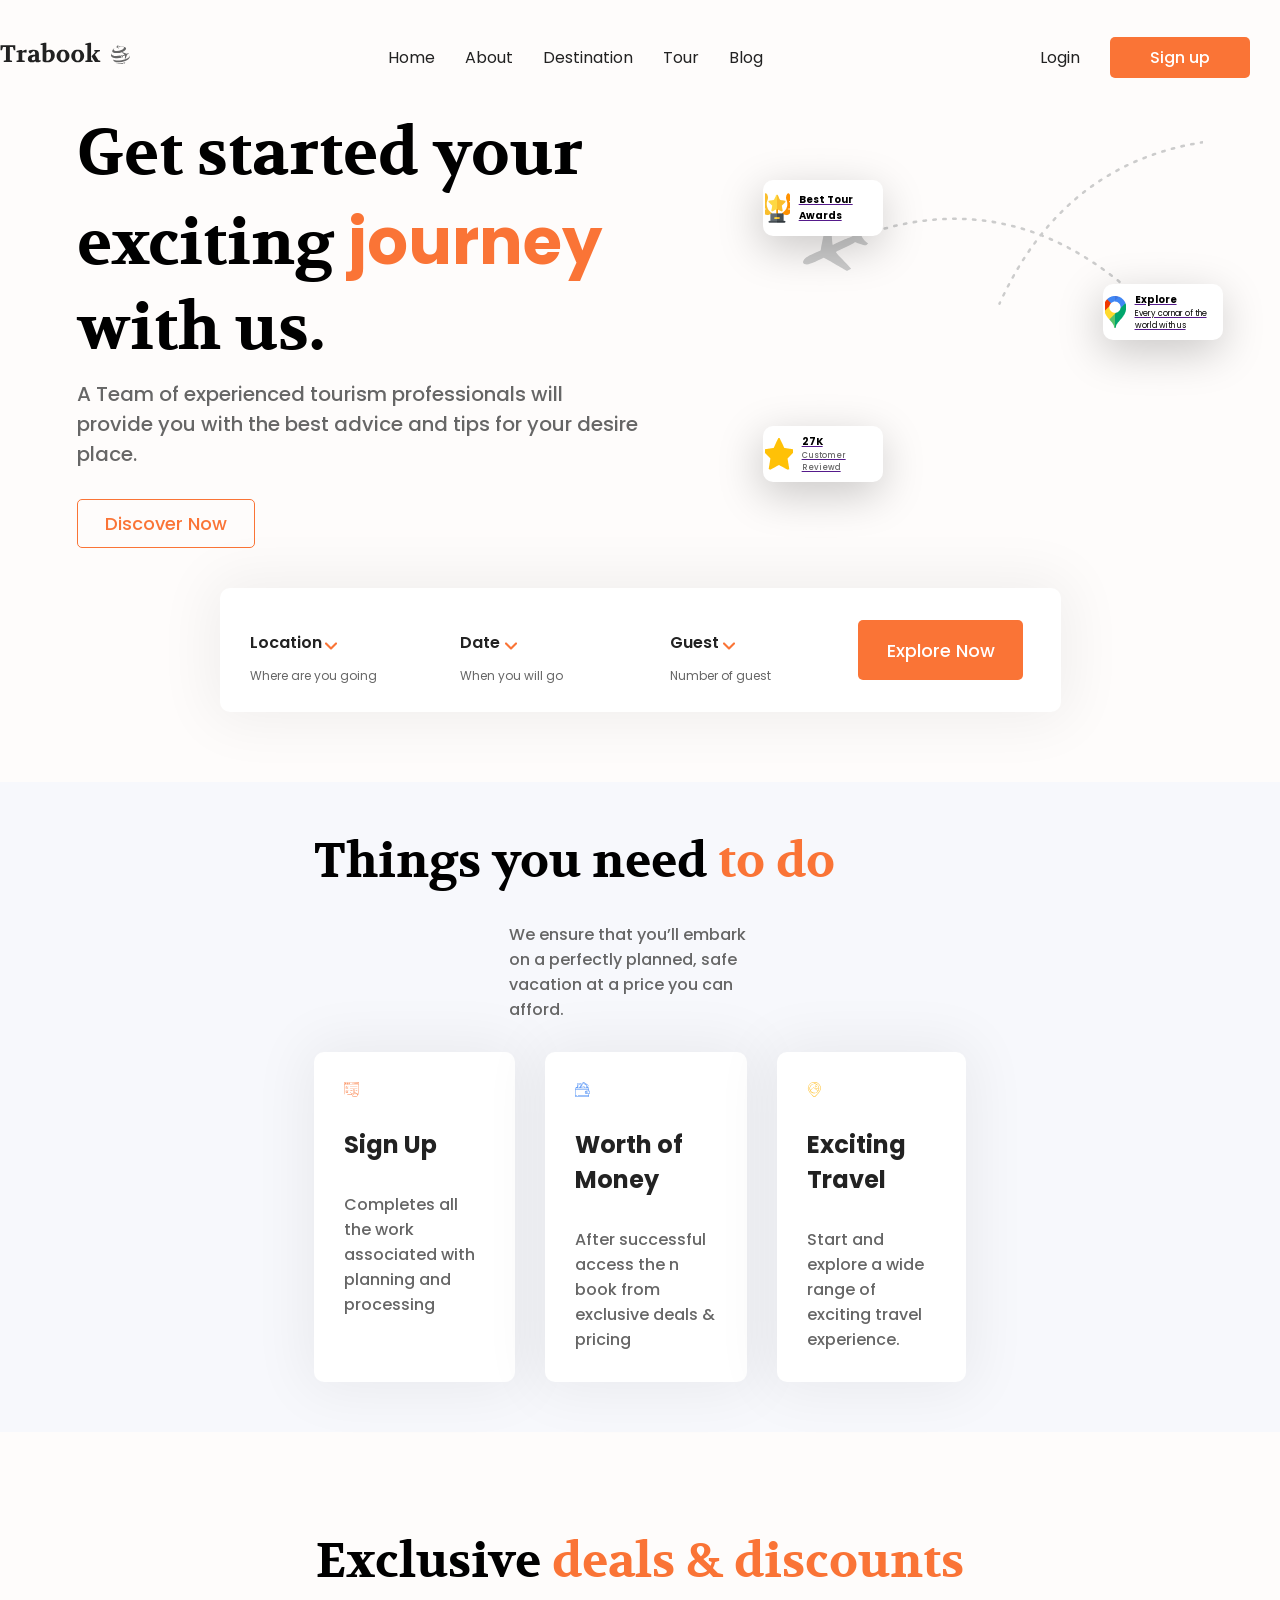
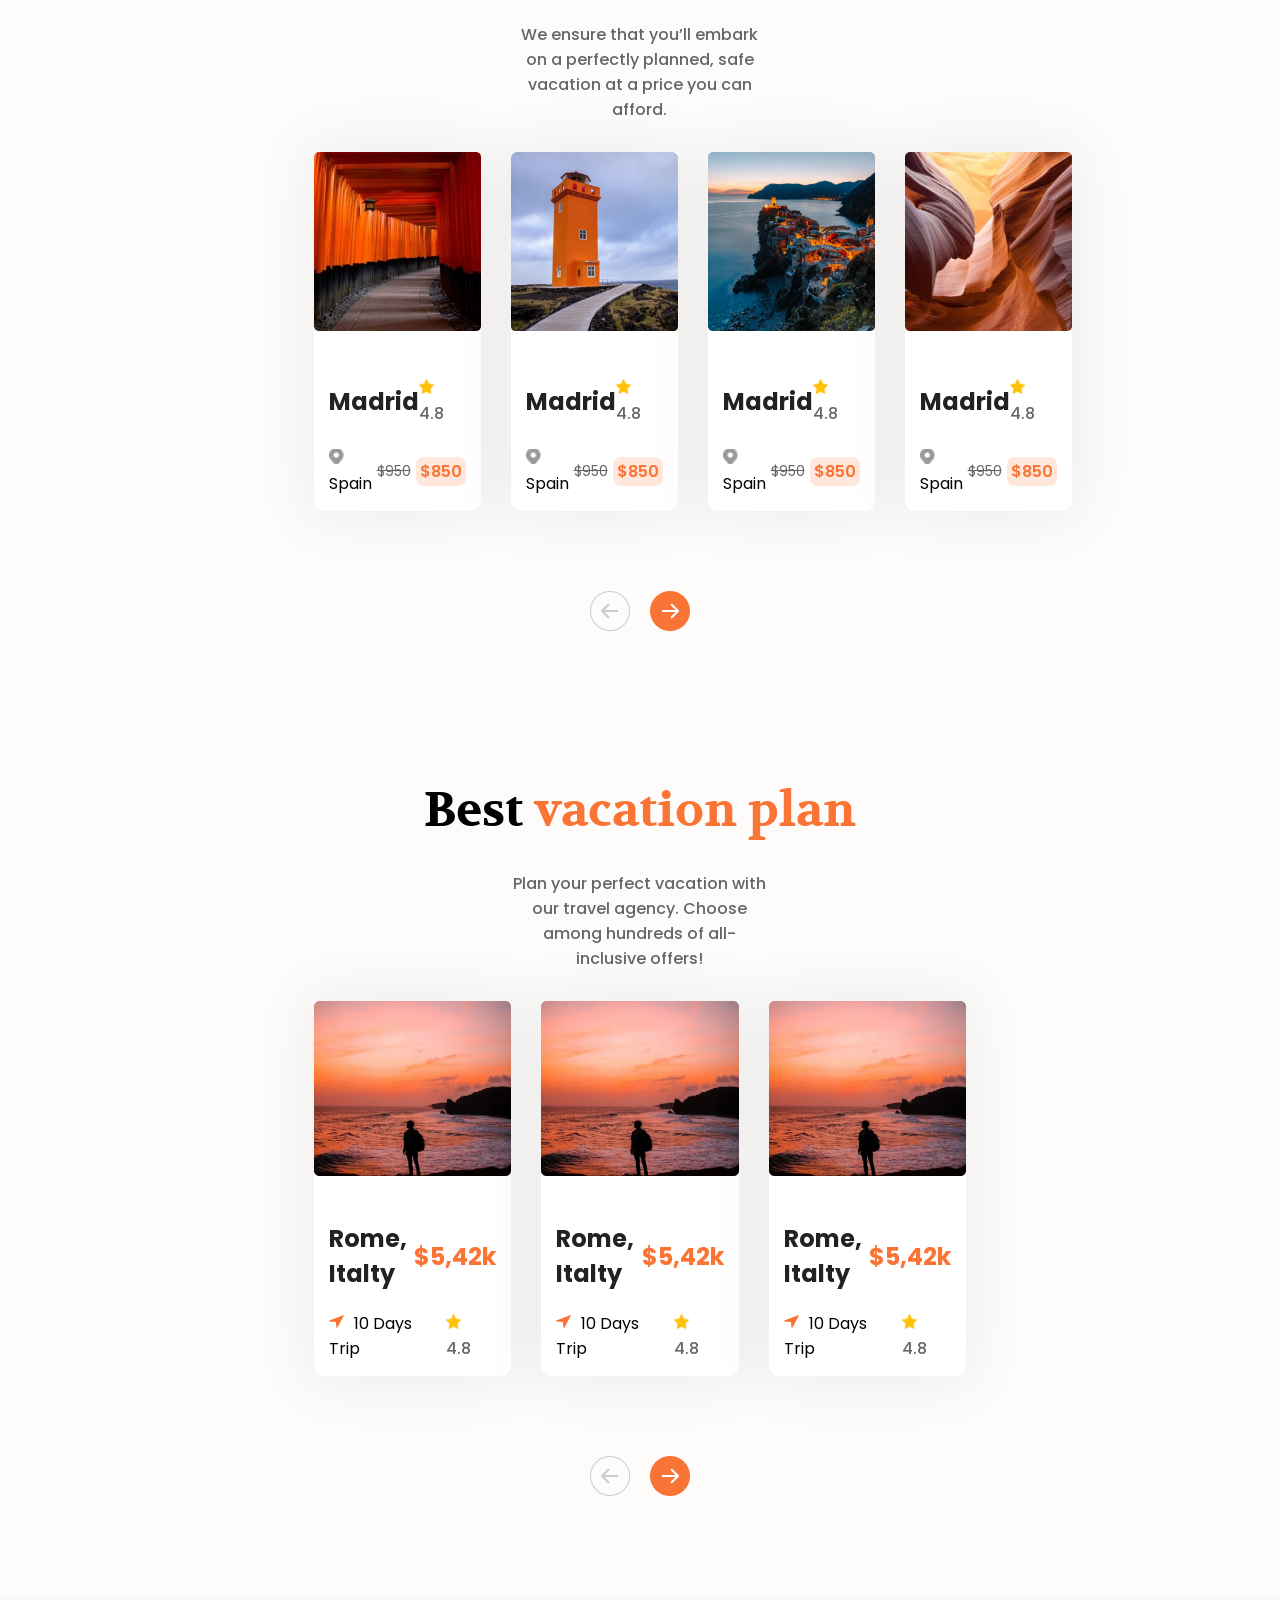
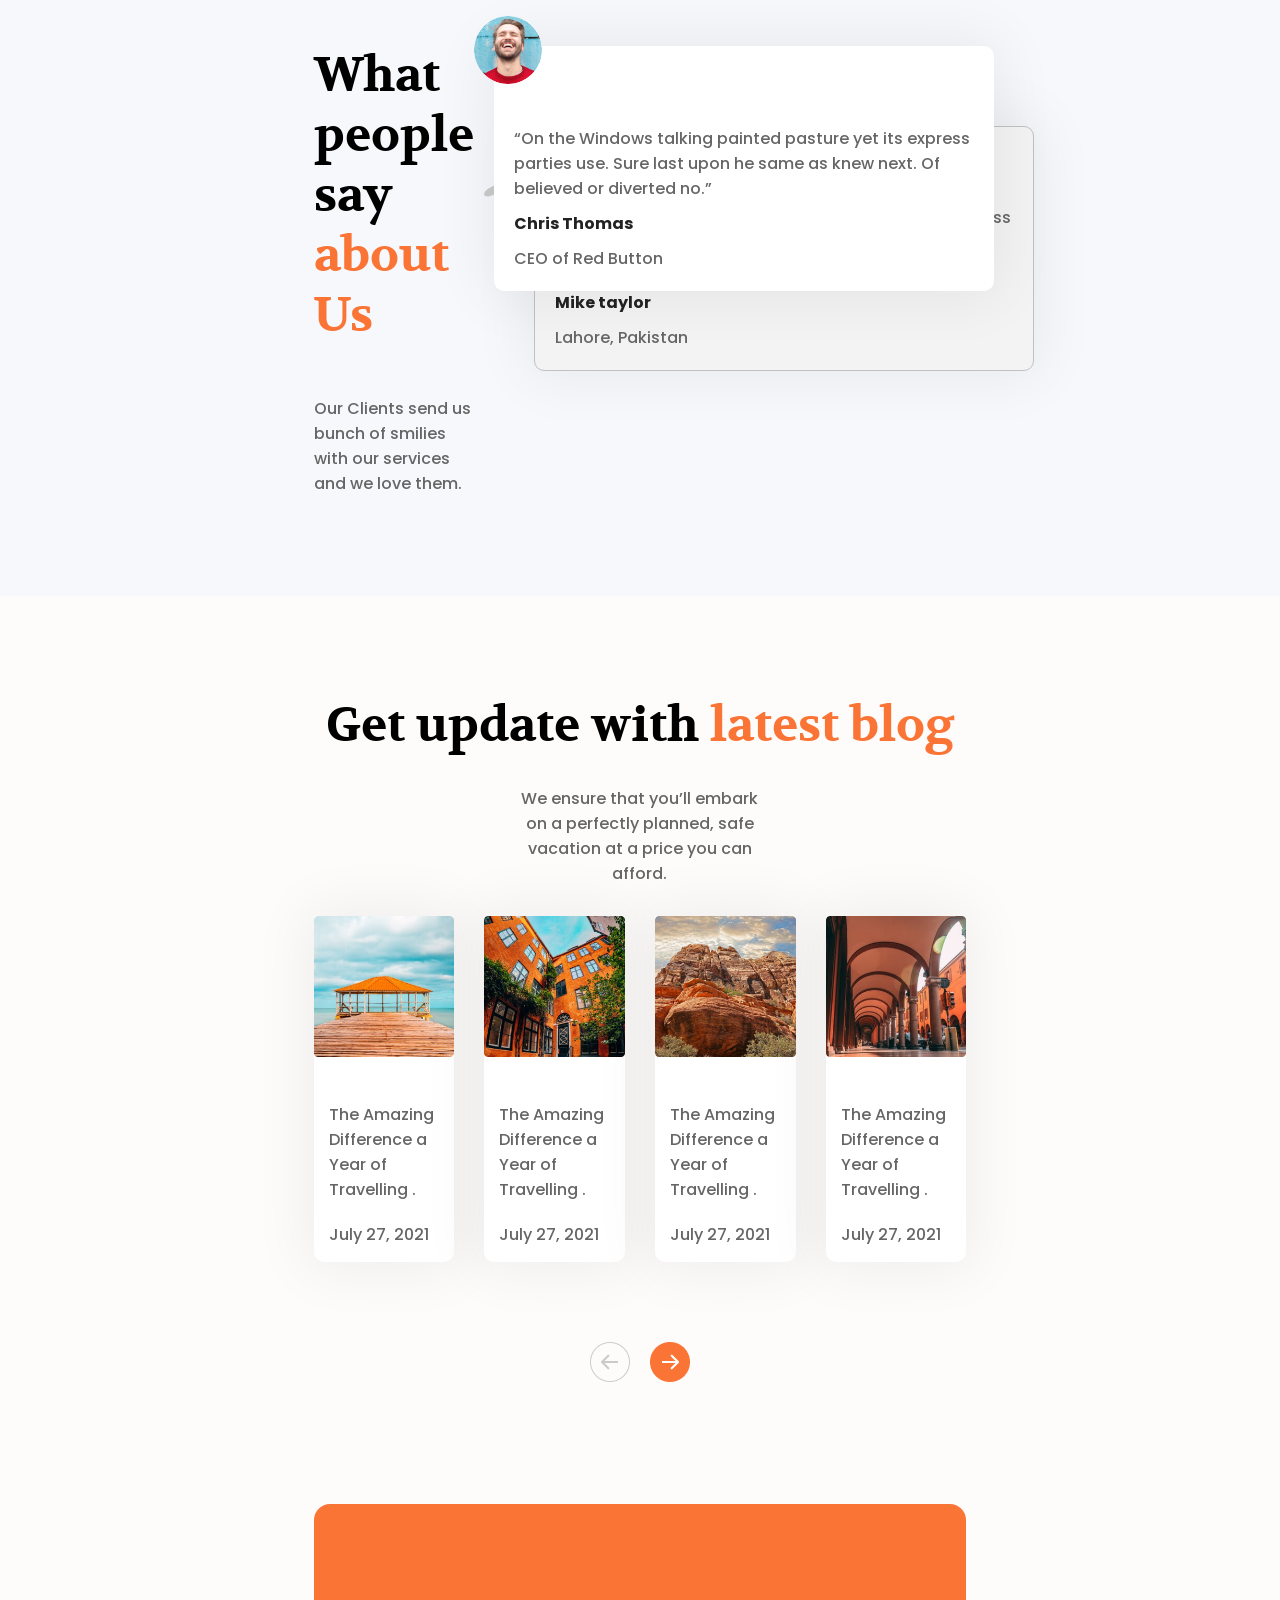
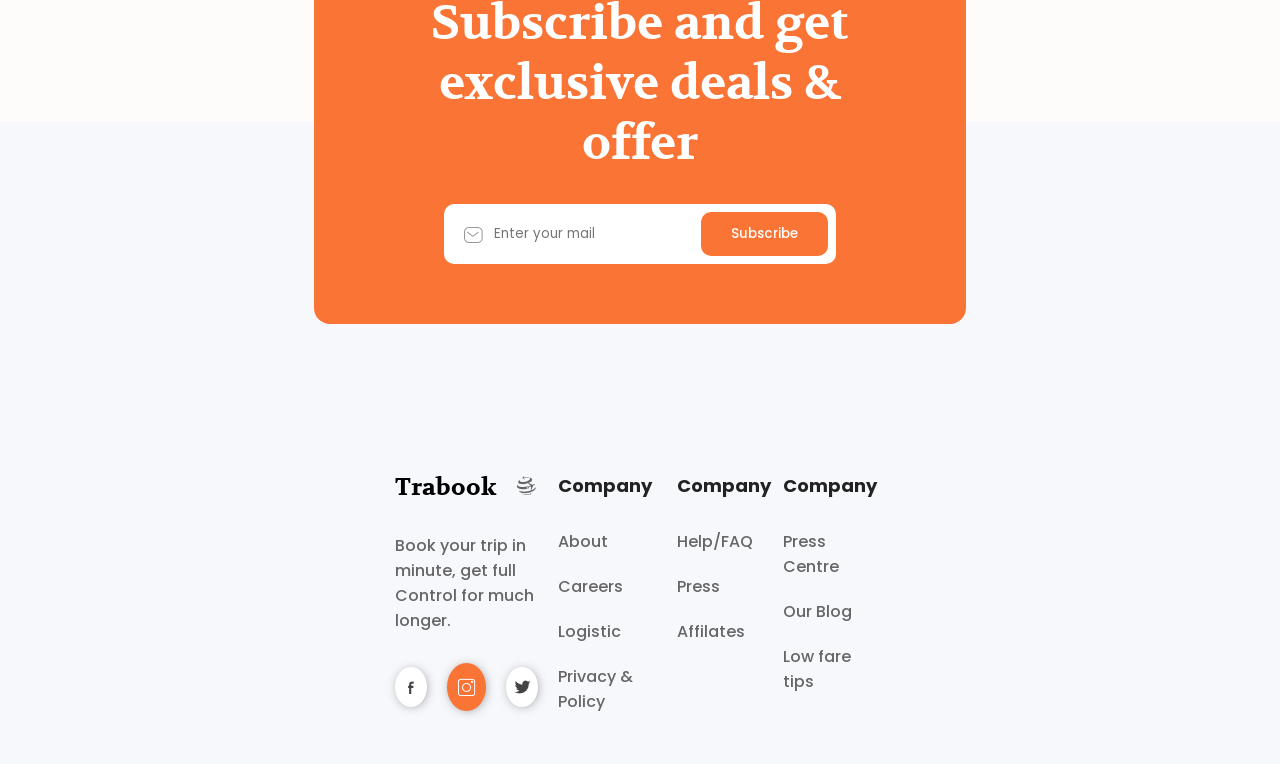
==== commit ac1e7ffe: "Media Changes" ====
--- a/index.html
+++ b/index.html
@@ -2,10 +2,11 @@
 <html lang="en">
   <head>
     <meta charset="UTF-8" />
-    <meta name="viewport" content="width=device-width, initial-scale=1.0" />
+    <meta name="viewport" content="width=device-width, initial-scale=1.0, maximum-scale=1.0, user-scalable=no, viewport-fit=cover" />
     <title>Document</title>
 
     <link rel="styleSheet" href="./style.css" />
+    <link rel="styleSheet" href="./media.css" />
   </head>
 
   <body>
@@ -99,345 +100,444 @@
           </div>
         </div>
       </div>
+       <div class="contain mrbt lg">
+        <div class="innercont">
+          <div class="hName">
+            Things you need <span>to do</span>
+            <p>
+              We ensure that you’ll embark on a perfectly planned, safe vacation
+              at a price you can afford.
+            </p>
+          </div>
+          <div class="cols">
+            <div class="rColumns pad1">
+              <svg
+                width="48"
+                height="48"
+                viewBox="0 0 48 48"
+                fill="none"
+                xmlns="http://www.w3.org/2000/svg"
+              >
+                <path
+                  d="M1.77208 0.162698C1.50652 0.260266 1.13277 0.523698 0.83771 0.8164C-0.0769883 1.72378 0.0016954 -0.120247 0.0016954 20.1445C0.0016954 40.419 -0.0671528 38.6726 0.818039 39.5507C1.71307 40.4385 0.808203 40.3702 13.8107 40.458L25.2198 40.5361L25.8395 42.9167C26.1739 44.2241 26.5574 45.4925 26.6755 45.7364C26.9902 46.3511 27.6197 47.0146 28.2393 47.3853C29.2425 47.9805 29.4589 48 34.5242 48C39.4026 48 39.7075 47.9707 40.6418 47.5024C41.1729 47.2292 41.9598 46.4975 42.2647 45.9706C42.786 45.0925 42.8843 44.5364 42.8843 42.4387V40.5068L44.2416 40.4483C46.012 40.3605 46.5234 40.2044 47.1824 39.5507C48.0676 38.6726 47.9988 40.4093 47.9988 20.1933C47.9988 -0.0226798 48.0676 1.71402 47.1824 0.826157C46.2579 -0.090977 48.6085 -0.00316628 23.9609 0.00659046C4.41782 0.00659046 2.1655 0.0261039 1.77208 0.162698ZM46.0907 1.42132C46.2382 1.52864 46.4546 1.74329 46.5628 1.88964C46.7595 2.14332 46.7693 2.29942 46.7988 5.3728L46.8283 8.58277H24.0002H1.18195V5.51915C1.18195 2.33845 1.21146 2.09453 1.60488 1.66524C2.08681 1.14813 0.759026 1.1774 24.1182 1.19691L45.8251 1.21643L46.0907 1.42132ZM46.8185 23.8423C46.8185 33.5698 46.789 38.0189 46.7103 38.214C46.5628 38.5945 46.1497 39.0043 45.7956 39.1116C45.6284 39.1604 44.9006 39.2384 44.1924 39.2677L42.8843 39.336V38.0384C42.8843 36.5066 42.7663 36.1456 42.0975 35.5894C41.5369 35.1113 40.9369 34.9748 40.1894 35.1699L39.6484 35.3162L39.1763 34.8479C38.5862 34.2625 37.9764 34.0576 37.2879 34.2137C37.042 34.2625 36.7667 34.3406 36.688 34.3796C36.5896 34.4186 36.4913 34.3406 36.3732 34.1552C36.2847 33.9991 36.029 33.7454 35.7929 33.5893C35.4487 33.3649 35.2717 33.3161 34.7799 33.3161C34.4455 33.3161 34.0816 33.3551 33.9537 33.3942L33.7373 33.4722V29.2573C33.7373 25.179 33.7275 25.0229 33.5308 24.6131C33.098 23.7155 31.9965 23.1886 31.0227 23.4033C30.3146 23.5594 29.7835 23.9691 29.4687 24.5936L29.213 25.1107V31.1794V37.2481L28.6131 36.6334C27.7377 35.726 26.7542 35.2577 25.328 35.0821C24.7772 35.0138 24.2953 35.2089 24.0297 35.5992C23.7445 36.009 23.7445 36.3407 24.0101 36.9456C24.2363 37.4725 24.8854 39.1994 24.8854 39.2872C24.8854 39.3946 2.46056 39.2189 2.17533 39.1116C1.82126 38.975 1.47701 38.6433 1.31965 38.2725C1.20162 38.0091 1.18195 35.5797 1.18195 23.8521V9.75357H24.0002H46.8185V23.8423ZM31.9079 24.6228C32.5866 24.9058 32.5571 24.7009 32.5571 29.9598C32.5571 36.0675 32.6358 38.7994 32.8226 38.9848C33.039 39.1994 33.5013 39.1506 33.6783 38.9067C33.8062 38.7311 33.8357 38.3506 33.8357 36.7993C33.8357 34.926 33.8357 34.9162 34.0816 34.682C34.3373 34.4186 34.7897 34.3601 35.1241 34.5455C35.5175 34.7503 35.5864 35.1309 35.5274 36.9359C35.488 38.4189 35.4979 38.653 35.6454 38.8774C35.7831 39.0921 35.8815 39.1311 36.1765 39.1019C36.7076 39.0628 36.7863 38.8384 36.7863 37.1993V35.8236L37.0912 35.5699C37.4945 35.2284 37.8781 35.2382 38.2813 35.5992L38.6059 35.8821L38.6551 37.7164C38.7042 39.5409 38.7042 39.5604 38.9403 39.6677C39.2354 39.8141 39.5501 39.7068 39.7075 39.4043C39.7861 39.258 39.8353 38.7311 39.8353 37.9993C39.8353 36.6822 39.914 36.4773 40.4648 36.2919C40.868 36.1651 41.2024 36.2724 41.4975 36.6432C41.7139 36.9163 41.7139 36.9359 41.6844 40.7703L41.6549 44.6339L41.3893 45.1218C41.0549 45.7559 40.3959 46.3609 39.7763 46.595C39.3239 46.7707 38.9796 46.7804 34.475 46.7804C29.7638 46.7804 29.6458 46.7804 29.2032 46.5755C28.5934 46.2926 27.9934 45.7364 27.7377 45.2291C27.6295 44.9949 27.1869 43.4436 26.7542 41.7752C26.0558 39.0726 25.5149 37.3261 25.1215 36.5749C25.0526 36.4285 25.0133 36.2919 25.0428 36.2724C25.1411 36.1748 26.0952 36.3895 26.6361 36.6334C27.3541 36.9554 27.9049 37.492 28.6327 38.5555L29.213 39.4043V40.5849C29.213 41.6288 29.2327 41.7752 29.4097 41.9508C29.6556 42.1947 29.813 42.1947 30.1376 41.9411L30.3933 41.7459V33.5503C30.3933 24.7107 30.3834 24.9643 30.9047 24.7107C31.4162 24.457 31.4948 24.457 31.9079 24.6228Z"
+                  fill="#FA7436"
+                />
+                <path
+                  d="M4.5262 2.62119C4.00492 2.72852 3.60167 2.97244 3.21808 3.42125C2.62796 4.10422 2.51977 5.02135 2.95253 5.85068C3.76887 7.42151 6.09004 7.43127 6.90638 5.86043C7.78174 4.20179 6.3556 2.26019 4.5262 2.62119ZM5.58843 3.89933C5.68679 3.89933 6.00152 4.5823 6.00152 4.8067C6.00152 5.74335 4.91962 6.20192 4.21147 5.56773C3.38529 4.83597 4.18196 3.51881 5.26386 3.82127C5.42123 3.8603 5.56876 3.89933 5.58843 3.89933Z"
+                  fill="#FA7436"
+                />
+                <path
+                  d="M10.4272 2.65047C8.76499 2.95293 8.08634 5.10917 9.2666 6.35803C10.0731 7.20687 11.5779 7.25565 12.4238 6.4556C13.2991 5.62628 13.3877 4.30912 12.6205 3.42125C12.0402 2.74804 11.3025 2.48461 10.4272 2.65047ZM11.6566 4.10423C11.9025 4.33839 11.9517 4.46522 11.9517 4.83598C11.9517 5.21649 11.9025 5.32382 11.6271 5.56774C10.919 6.20192 9.83705 5.74336 9.83705 4.80671C9.83705 4.38717 10.1715 3.91885 10.5452 3.82128C10.9976 3.69444 11.3124 3.7725 11.6566 4.10423Z"
+                  fill="#FA7436"
+                />
+                <path
+                  d="M16.4566 2.64136C14.2633 3.05114 13.9584 6.03671 16.0337 6.90506C16.5746 7.12946 17.5877 7.03189 18.0893 6.70016C18.7188 6.28062 19.0236 5.75376 19.063 4.96346C19.0925 4.42684 19.063 4.21219 18.886 3.86095C18.4434 2.94382 17.4598 2.45598 16.4566 2.64136ZM17.686 4.1439C18.0204 4.53417 17.9909 5.19763 17.6172 5.56838C17.3811 5.79279 17.2434 5.85133 16.8894 5.85133C16.1419 5.85133 15.6501 5.24641 15.8468 4.54392C16.0828 3.72436 17.1156 3.49995 17.686 4.1439Z"
+                  fill="#FA7436"
+                />
+                <path
+                  d="M25.4755 4.16311C25.0821 4.29971 24.9542 4.83633 25.2591 5.09976C25.4263 5.25587 26.2623 5.26562 35.2913 5.26562H45.1464L45.3038 5.02171C45.5103 4.70949 45.4218 4.35825 45.0973 4.2119C44.9104 4.12409 42.3827 4.09482 35.2323 4.10457C29.9506 4.10457 25.5542 4.13384 25.4755 4.16311Z"
+                  fill="#FA7436"
+                />
+                <path
+                  d="M11.5485 15.7731C10.7518 16.7292 10.083 17.5293 10.0732 17.5488C10.0535 17.5683 9.7978 17.3732 9.4929 17.1293C9.188 16.8853 8.87327 16.6804 8.80442 16.6804C8.72574 16.6804 8.5487 16.778 8.40117 16.9049C7.99791 17.2463 8.12577 17.5293 9.01097 18.2318C9.73879 18.8172 10.0437 18.9245 10.4666 18.7684C10.742 18.6611 13.8697 14.8657 13.8697 14.6315C13.8697 14.2413 13.6926 14.0461 13.3386 14.0461C13.0238 14.0461 12.9058 14.1632 11.5485 15.7731Z"
+                  fill="#FA7436"
+                />
+                <path
+                  d="M6.28629 14.5837C5.82402 14.8374 5.79452 15.052 5.82402 18.2815L5.85353 21.2866L6.12892 21.5207L6.40432 21.7549H9.55167H12.699L12.9351 21.511C13.1711 21.2866 13.181 21.228 13.181 20.0182C13.181 18.9254 13.1613 18.74 13.0039 18.6035C12.758 18.3791 12.4335 18.3986 12.1974 18.6327C12.0302 18.7986 12.0007 18.9547 12.0007 19.706V20.5841H9.49265H6.98461L7.00428 18.1156L7.03379 15.6569L8.41075 15.6276C9.66969 15.6081 9.79755 15.5886 9.96476 15.4032C10.191 15.1203 10.1811 14.9642 9.88607 14.6812C9.65002 14.4471 9.62051 14.4373 8.09602 14.4373C6.94527 14.4471 6.47317 14.4764 6.28629 14.5837Z"
+                  fill="#FA7436"
+                />
+                <path
+                  d="M19.1806 14.8955C18.6986 15.0712 18.5413 15.5492 18.8658 15.8322C19.033 15.9883 20.0067 15.998 30.8159 15.998C41.3792 15.998 42.589 15.9785 42.7267 15.8419C42.8939 15.6858 42.9332 15.3443 42.8053 15.1492C42.766 15.0907 42.6086 14.9833 42.4611 14.9346C42.166 14.8272 19.4756 14.7882 19.1806 14.8955Z"
+                  fill="#FA7436"
+                />
+                <path
+                  d="M18.8856 19.9003C18.6397 20.1442 18.6298 20.5052 18.8659 20.7101C19.0331 20.8662 20.0068 20.876 30.8061 20.876C42.0677 20.876 42.5694 20.8662 42.7169 20.7004C42.9431 20.4564 42.9234 20.1345 42.6874 19.9003C42.4907 19.7052 42.3628 19.7052 30.7865 19.7052C19.2101 19.7052 19.0823 19.7052 18.8856 19.9003Z"
+                  fill="#FA7436"
+                />
+                <path
+                  d="M11.647 28.0673C10.8995 28.965 10.2307 29.765 10.1717 29.8431C10.0733 29.9699 9.99466 29.9406 9.63075 29.6479C8.89309 29.0528 8.60786 29.004 8.27345 29.404C8.0374 29.6869 8.23411 30.0284 9.01111 30.6334C9.88647 31.3261 10.2405 31.3944 10.7126 30.9456C10.8799 30.7992 11.647 29.9114 12.4339 28.9747C13.919 27.2087 14.0665 26.9355 13.7125 26.5941C13.6338 26.5063 13.4371 26.438 13.2895 26.438C13.0535 26.438 12.8174 26.6721 11.647 28.0673Z"
+                  fill="#FA7436"
+                />
+                <path
+                  d="M6.53265 26.8958C6.41463 26.9153 6.21792 27.0421 6.09006 27.1787L5.854 27.4324V30.535V33.6377L6.09006 33.8913L6.32611 34.145H9.5128H12.6995L12.9355 33.9011C13.1716 33.6767 13.1814 33.6182 13.1814 32.3986C13.1814 31.1985 13.1716 31.1204 12.965 30.9838C12.6601 30.7692 12.4339 30.7887 12.1979 31.0424C12.0307 31.218 12.0012 31.3839 12.0012 32.1156V32.9742H9.49313H6.98508L7.00475 30.5058L7.03426 28.0471L8.4309 28.0178C9.80786 27.9983 9.83737 27.9885 9.99473 27.7446C10.2013 27.4421 10.0636 27.0616 9.68 26.925C9.44395 26.8275 6.96541 26.808 6.53265 26.8958Z"
+                  fill="#FA7436"
+                />
+                <path
+                  d="M18.856 27.4914C18.6495 27.7158 18.6396 27.9987 18.8265 28.2524C18.9642 28.428 19.1412 28.4378 22.7902 28.467C24.8852 28.4768 26.7047 28.467 26.8227 28.4378C27.3243 28.3207 27.5112 27.7841 27.167 27.4816C26.9998 27.3353 26.567 27.3157 22.9967 27.3157C19.2593 27.3157 19.0035 27.3255 18.856 27.4914Z"
+                  fill="#FA7436"
+                />
+                <path
+                  d="M37.0223 27.5595C36.8354 27.8424 36.9141 28.1449 37.2289 28.3497C37.4157 28.4766 37.8583 28.4863 40.032 28.4668C42.4515 28.4376 42.6187 28.4278 42.7466 28.2522C42.9334 27.9887 42.9236 27.6668 42.7072 27.4814C42.5498 27.335 42.2056 27.3155 39.8549 27.3155H37.1797L37.0223 27.5595Z"
+                  fill="#FA7436"
+                />
+                <path
+                  d="M19.0824 32.1651C18.689 32.3017 18.5612 32.8383 18.8661 33.1017C19.0136 33.2383 19.2792 33.2676 20.3217 33.2676C21.7282 33.2676 21.8364 33.2286 21.8364 32.7212C21.8364 32.1943 21.5807 32.0968 20.3119 32.1065C19.7218 32.1065 19.1611 32.1358 19.0824 32.1651Z"
+                  fill="#FA7436"
+                />
+              </svg>
+              <b>Sign Up</b>
+              <p>
+                Completes all the work associated with planning and processing
+              </p>
+            </div>
+            <div class="rColumns pad1">
+              <svg
+                width="47"
+                height="48"
+                viewBox="0 0 47 48"
+                fill="none"
+                xmlns="http://www.w3.org/2000/svg"
+              >
+                <path
+                  d="M25.6963 0.0960599C25.5085 0.161798 25.2173 0.321446 25.0577 0.44353C24.9074 0.565614 22.0432 4.67891 18.6999 9.59045L12.6239 18.512L10.9053 18.5402L9.18676 18.5589L9.23371 18.2584C9.26189 18.0894 9.44032 16.4084 9.61875 14.5208C9.79718 12.6332 9.96622 10.9146 9.99439 10.6986C10.0507 10.3136 10.0789 10.2854 10.7175 9.94731C11.3561 9.60923 12.2576 8.83916 12.6333 8.29448L12.8211 8.02214L15.5351 8.30387C17.3758 8.4823 18.3431 8.54804 18.5121 8.49169C19.038 8.31326 19.0756 7.50563 18.5685 7.28963C18.4464 7.23329 17.1128 7.07364 15.5915 6.92338C12.53 6.63226 12.2952 6.64165 11.8444 7.13938C11.6942 7.29902 11.3561 7.66528 11.0838 7.9564C10.802 8.26631 10.3982 8.5856 10.0695 8.74525C9.23371 9.14907 8.94259 9.40263 8.79233 9.84401C8.69842 10.0882 8.48243 11.9288 8.23826 14.3987L7.83444 18.5589H7.39306H6.94229L6.98924 18.2021C7.01742 18.0143 7.31793 15.0748 7.64662 11.6753C7.9847 8.26631 8.304 5.41142 8.35095 5.30811C8.49182 5.04516 8.75477 4.94186 9.26189 4.94186C9.50606 4.94186 12.0135 5.17664 14.8214 5.45837C19.3479 5.90914 19.9677 5.94671 20.1931 5.83401C20.6439 5.59924 20.6251 4.85734 20.1649 4.66013C20.0429 4.61317 18.39 4.42535 16.4742 4.23753C14.5679 4.04971 12.1262 3.81493 11.0462 3.70224C9.95683 3.59894 8.91442 3.54259 8.68903 3.57076C7.83444 3.70224 7.10194 4.43474 6.9329 5.34568C6.87655 5.61802 6.6136 8.09727 6.34126 10.8582L5.85292 15.8825L4.66965 15.9388C3.65541 15.9764 3.42063 16.0233 3.0356 16.2206C2.23735 16.6338 1.78658 17.4132 1.77719 18.4181C1.7678 18.8688 1.74902 18.897 1.32642 19.1694C1.09164 19.3196 0.753561 19.6295 0.584521 19.8549C-0.0446817 20.6813 -0.0165084 19.9582 0.0116648 33.5002L0.0398381 45.7461L0.265224 46.2345C0.537566 46.8543 1.30764 47.5774 1.91806 47.8216C2.37822 48 2.86656 48 22.2028 48H42.018L42.5063 47.7746C43.0886 47.5117 43.7835 46.8073 44.0653 46.1875C44.2625 45.7649 44.2719 45.6147 44.3 42.1494L44.3282 38.562H44.6757C45.4833 38.562 46.197 38.1581 46.4412 37.5571C46.5445 37.3129 46.5727 36.4302 46.5727 33.3029C46.5727 29.5559 46.5633 29.3305 46.3849 28.983C46.1031 28.429 45.7087 28.1942 44.9574 28.1566L44.3188 28.1191V24.7195C44.3188 21.8646 44.2906 21.2354 44.1686 20.8128C43.9995 20.2493 43.6051 19.6107 43.2388 19.329C43.0229 19.16 43.0041 19.0754 43.0041 18.4462C43.0041 17.6104 42.7223 16.9437 42.1777 16.4929C41.7832 16.1736 41.0883 15.9294 40.5436 15.9294H40.1774L41.2761 14.3236C41.8865 13.4314 42.4312 12.5205 42.5063 12.2763C42.7317 11.525 42.4876 10.6329 41.9053 10.0976C41.7644 9.96609 40.5248 9.09272 39.1537 8.163C37.7826 7.23329 34.6366 5.08273 32.1574 3.39233C29.6781 1.70194 27.5276 0.255708 27.3773 0.18058C26.9923 -0.0166331 26.1283 -0.0635886 25.6963 0.0960599ZM26.8608 1.47655C27.4336 1.77706 40.7408 10.9146 40.9662 11.1494C41.3794 11.5908 41.3137 11.8161 40.4027 13.1685C39.9426 13.8352 38.9471 15.319 38.1677 16.4647L36.759 18.5495L36.2143 18.5589H35.679L36.7778 16.9531C37.3788 16.0609 37.9235 15.1781 37.9986 14.9715C38.1395 14.5489 38.0831 14.2296 37.6887 13.2999C37.4727 12.7834 37.4258 12.5393 37.407 11.6753C37.3882 10.8395 37.3412 10.6047 37.1816 10.3511C37.0501 10.1257 35.8856 9.28054 33.181 7.43989C31.0868 6.01245 29.2743 4.801 29.1428 4.75404C28.7296 4.59439 28.2976 4.65074 27.5369 4.96064C26.8984 5.22359 26.6824 5.26116 25.7996 5.27994C24.6163 5.30811 24.2782 5.4302 23.8744 6.00305C23.7148 6.21905 21.7614 9.08333 19.5263 12.3608C17.2913 15.6383 15.4131 18.3805 15.3567 18.4462C15.2816 18.5214 15.0656 18.5589 14.7557 18.5402L14.2861 18.512L20.0053 10.107C23.1513 5.48654 25.8184 1.62681 25.9217 1.5329C26.1471 1.35447 26.5791 1.32629 26.8608 1.47655ZM32.4391 8.5856L36.0077 11.0179L36.0641 12.0415C36.111 12.8398 36.1767 13.206 36.374 13.7225C36.5148 14.0794 36.6369 14.4456 36.6463 14.5208C36.6557 14.6053 36.0734 15.5444 35.3503 16.615L34.0356 18.5495L32.8617 18.5589H31.6784L31.5751 17.9297C31.4249 17.0658 30.8144 15.8825 30.1758 15.1875C29.4997 14.455 28.7766 13.9855 27.8093 13.6474C25.8466 12.9712 23.4988 13.5253 22.0526 15.0091C21.2449 15.8355 20.6345 17.0094 20.4842 18.0236L20.4185 18.512L18.6999 18.5402C17.3194 18.5589 16.9908 18.5402 17.0471 18.4462C17.0941 18.3805 18.9159 15.6947 21.1041 12.4735L25.0859 6.63226H25.9686C26.6448 6.63226 27.011 6.57591 27.5745 6.39748C27.9783 6.266 28.3728 6.12514 28.4385 6.07818C28.523 6.02184 28.6451 6.02184 28.7202 6.06879C28.8047 6.11575 30.4764 7.24268 32.4391 8.5856ZM27.0862 14.8495C27.8469 15.0561 28.4761 15.4129 29.0489 15.9858C29.6406 16.5774 29.9974 17.2066 30.1758 17.9767L30.3073 18.5589H26.0438H21.7708L21.8366 18.2021C22.2685 15.8261 24.7384 14.239 27.0862 14.8495ZM5.68388 17.6292C5.65571 17.7889 5.62754 18.0706 5.62754 18.2396V18.5589H4.40669H3.18585V18.2209C3.18585 17.9767 3.26098 17.817 3.45819 17.6104C3.73054 17.3475 3.75871 17.3381 4.73538 17.3381H5.74962L5.68388 17.6292ZM41.2479 17.5353C41.5203 17.7419 41.7738 18.4275 41.633 18.5402C41.586 18.5777 40.8441 18.5965 39.9801 18.5777L38.4118 18.5495L38.8063 17.9485L39.2007 17.3381H40.1022C40.8723 17.3381 41.0413 17.3663 41.2479 17.5353ZM42.2246 20.3057C42.8162 20.7752 42.9102 21.0664 42.9102 22.3811V23.5362H22.1559H1.40155V22.3623C1.40155 21.5265 1.43911 21.1039 1.53302 20.9255C1.70206 20.5968 2.13405 20.193 2.43457 20.0709C2.58482 20.0146 9.39336 19.9864 22.2685 19.9958L41.8584 20.0146L42.2246 20.3057ZM42.9102 26.5414V28.1378H39.3697C36.5336 28.1378 35.6978 28.166 35.2189 28.2787C33.5754 28.6731 32.1668 29.9315 31.5469 31.5656C31.284 32.2699 31.1901 33.7068 31.3591 34.4393C31.7817 36.2611 33.1716 37.7449 35.0216 38.3366C35.463 38.4774 36.0453 38.5056 39.2289 38.5432L42.9102 38.5807V40.1678V41.7549H26.025C9.21493 41.7549 9.13041 41.7549 8.96137 41.9427C8.74538 42.1869 8.74538 42.6377 8.96137 42.8819C9.13041 43.0697 9.21493 43.0697 26.025 43.0697H42.9102V44.2623C42.9102 45.3329 42.882 45.502 42.6942 45.84C42.5721 46.0467 42.3185 46.3002 42.1119 46.4223L41.7363 46.6383H22.1746C0.377918 46.6383 2.23735 46.6946 1.70206 45.9997C1.45789 45.6804 1.4485 45.6147 1.42033 44.3656L1.38276 43.0697H3.36428C5.22372 43.0697 5.35519 43.0603 5.53363 42.8819C5.63693 42.7786 5.72145 42.572 5.72145 42.4123C5.72145 42.2527 5.63693 42.0461 5.53363 41.9427C5.35519 41.7643 5.22372 41.7549 3.37367 41.7549H1.40155V33.3499V24.9449H22.1559H42.9102V26.5414ZM45.1452 33.3217L45.164 37.1533H40.5906C37.9047 37.1533 35.8387 37.1063 35.6039 37.0594C34.1295 36.7119 32.9462 35.4629 32.6645 33.9509C32.2888 31.8943 33.8102 29.8282 35.895 29.5559C36.2143 29.5089 38.4212 29.4808 40.7972 29.4902L45.1171 29.4996L45.1452 33.3217Z"
+                  fill="#4086F4"
+                />
+                <path
+                  d="M35.7731 30.6641C34.5898 31.0303 33.7071 32.3357 33.8292 33.5377C33.9794 35.0309 35.1063 36.0639 36.562 36.0639C38.9849 36.0733 40.2151 33.3217 38.6374 31.4435C38.5059 31.2839 38.1397 31.0209 37.8204 30.8707C37.3414 30.6265 37.1348 30.5795 36.6277 30.5889C36.2896 30.5889 35.9046 30.6265 35.7731 30.6641ZM37.1254 32.0258C38.1115 32.439 38.2618 33.8195 37.3884 34.4675C37.0315 34.7398 36.2708 34.768 35.8858 34.5332C34.9373 33.9322 34.9937 32.5235 35.9985 32.0727C36.4587 31.8661 36.7122 31.8567 37.1254 32.0258Z"
+                  fill="#4086F4"
+                />
+              </svg>
+              <b>Worth of Money</b>
+              <p>
+                After successful access the n book from exclusive deals &
+                pricing
+              </p>
+            </div>
+            <div class="rColumns pad1">
+              <svg
+                width="42"
+                height="48"
+                viewBox="0 0 42 48"
+                fill="none"
+                xmlns="http://www.w3.org/2000/svg"
+              >
+                <path
+                  d="M18.4403 0.103802C12.377 0.713885 6.79244 4.10219 3.32905 9.2832C1.6959 11.7329 0.466352 15.1212 0.0909168 18.1998C-0.0498716 19.373 -0.0217139 21.5881 0.137846 22.5361C1.15152 28.3084 6.86753 36.4554 16.0469 45.203C17.9335 46.9957 18.3559 47.3524 18.9472 47.6527C19.6136 47.9812 19.698 48 20.5522 48C21.4063 48 21.4907 47.9812 22.1571 47.6527C22.7485 47.3524 23.1708 46.9957 25.0574 45.203C31.0174 39.5245 35.8136 33.7334 38.4604 28.9936C39.7651 26.6471 40.5441 24.6667 40.9289 22.6956C41.1354 21.635 41.173 19.5232 41.0134 18.1998C40.6661 15.3183 39.5961 12.2304 38.1319 9.84636C36.9962 8.00672 35.1284 5.8949 33.4484 4.53394C29.2623 1.17379 23.8184 -0.44058 18.4403 0.103802ZM23.5556 1.6337C28.5208 2.45966 32.9509 5.14402 35.9169 9.13303C37.8973 11.7892 39.0799 14.6707 39.568 18.0121C39.7932 19.6171 39.7181 21.9635 39.3803 23.2212C37.9161 28.7777 32.6787 35.9391 23.9405 44.3207C22.7766 45.4283 21.838 46.2542 21.594 46.3762C21.0308 46.6484 20.402 46.6954 19.8201 46.4983C19.2569 46.3199 17.9992 45.1936 15.2116 42.406C9.2797 36.4835 5.39395 31.4902 3.18826 26.9756C1.81792 24.188 1.40494 22.6299 1.40494 20.3116C1.40494 11.7517 7.45884 4.10219 15.9155 1.97159C16.6289 1.79326 18.1306 1.53046 18.9096 1.45537C19.698 1.38028 22.7015 1.49291 23.5556 1.6337Z"
+                  fill="#FFB60A"
+                />
+                <path
+                  d="M18.9568 5.25629C15.4558 5.65988 12.443 7.05838 9.90877 9.47055C7.62799 11.6481 6.11687 14.3606 5.42231 17.5706C5.24398 18.3965 5.21582 18.8095 5.21582 20.5928C5.21582 22.3761 5.24398 22.7891 5.42231 23.6057C5.88222 25.7081 6.79265 27.82 7.94711 29.4625C8.85755 30.7484 10.6033 32.4566 11.861 33.3013C15.3244 35.6103 19.0506 36.4362 23.1335 35.7886C23.6497 35.7041 24.2035 35.5821 24.3724 35.5164C24.8605 35.3099 24.9262 34.6529 24.4851 34.3244C24.2504 34.1461 24.2316 34.1461 23.171 34.3525C21.7725 34.6341 19.4542 34.6529 18.112 34.3995C15.2306 33.8457 12.7151 32.5223 10.6503 30.448C9.32684 29.134 7.83448 26.9471 8.12545 26.7594C8.18176 26.7218 9.2893 25.8114 10.5752 24.7414C12.1051 23.4743 12.9498 22.714 12.9873 22.5639C13.1187 22.057 12.5368 21.5314 12.0769 21.7473C11.9643 21.7942 10.8755 22.6671 9.66473 23.6714L7.45905 25.5016L7.32765 25.2107C7.12116 24.7226 6.77388 23.249 6.65186 22.3574C6.48292 21.0903 6.59555 18.7626 6.87712 17.5424C8.06913 12.521 11.6827 8.6446 16.5446 7.1804C17.9806 6.74865 18.8911 6.61724 20.5524 6.61724C22.3732 6.61724 23.3681 6.7768 24.9731 7.3118C26.8691 7.94065 28.5585 8.92617 29.957 10.212C30.8018 11.0005 31.1209 11.1131 31.4775 10.7564C31.9187 10.3153 31.8248 10.0525 30.9425 9.21713C27.8546 6.29812 23.2273 4.76822 18.9568 5.25629Z"
+                  fill="#FFB60A"
+                />
+                <path
+                  d="M23.9315 11.6953C23.3214 11.9206 22.5048 12.7559 22.289 13.4035C21.9135 14.5392 22.2984 15.8157 23.2276 16.529C24.6542 17.6178 26.6346 17.1485 27.4794 15.5248C27.836 14.8302 27.836 13.8541 27.47 13.1126C27.1509 12.465 26.522 11.883 25.9307 11.6859C25.3863 11.4982 24.4853 11.5076 23.9315 11.6953ZM25.621 13.0844C26.4751 13.5256 26.5971 14.7176 25.8556 15.3652C25.2455 15.9096 24.2788 15.7969 23.8001 15.1305C23.5279 14.7551 23.4997 14.0042 23.7344 13.6194C24.1286 13 24.9827 12.7559 25.621 13.0844Z"
+                  fill="#FFB60A"
+                />
+                <path
+                  d="M32.3879 12.155C32.1439 12.4647 32.1439 12.6242 32.3785 13.0372C32.8666 13.8913 33.5048 15.2147 33.7395 15.853C34.2651 17.3266 34.4528 18.3872 34.5091 20.2831C34.5373 21.2593 34.5373 22.0477 34.4997 22.0477C34.4622 22.0477 33.5799 21.3625 32.5381 20.5272C31.4963 19.6824 30.492 18.9222 30.3136 18.8377C29.9007 18.6218 29.3375 18.6312 28.8588 18.8471C28.6523 18.9503 27.6856 19.6824 26.7188 20.499C25.4987 21.5033 24.9168 21.935 24.8417 21.8787C24.776 21.8318 23.4526 20.7806 21.9039 19.5323C20.3458 18.2933 18.9755 17.2515 18.8629 17.2139C18.4311 17.0732 17.7459 17.1389 17.3987 17.3453C16.7229 17.7489 14.001 20.0766 13.9446 20.3113C13.8132 20.8181 14.3952 21.3437 14.8551 21.1372C14.9677 21.0809 15.7186 20.4896 16.5164 19.8232C17.3142 19.1568 18.0369 18.5843 18.1214 18.5561C18.2058 18.5186 18.3748 18.5655 18.5062 18.65C19.0506 19.016 31.6277 29.1153 31.6277 29.1903C31.6277 29.2279 31.1771 29.7253 30.6234 30.2885C29.5065 31.4242 28.6148 32.1187 27.404 32.8039C26.9629 33.0479 26.5311 33.3107 26.4467 33.3858C26.212 33.5829 26.2308 34.1085 26.4654 34.3432C26.7282 34.606 27.038 34.5778 27.7137 34.2399C31.0739 32.5505 33.946 29.1622 35.1849 25.4454C35.7762 23.6714 35.8889 22.8736 35.8889 20.5929C35.8889 18.3215 35.7762 17.5237 35.1849 15.7404C34.8376 14.6704 33.899 12.7369 33.5048 12.2582C33.1294 11.8171 32.6883 11.7701 32.3879 12.155ZM31.9656 21.86C33.824 23.3429 34.1994 23.6808 34.1806 23.8592C34.068 24.6288 32.998 27.2005 32.5475 27.8012C32.4348 27.9514 32.1439 27.7355 29.253 25.4172C27.5073 24.0187 26.0994 22.8549 26.1275 22.8267C26.5405 22.4043 29.4595 20.0766 29.5722 20.0766C29.6566 20.0766 30.7266 20.8838 31.9656 21.86Z"
+                  fill="#FFB60A"
+                />
+              </svg>
+              <b>Exciting Travel</b>
+              <p>
+                Start and explore a wide range of exciting travel experience.
+              </p>
+            </div>
+          </div>
+        </div>
+      </div>
+       <!-- Exclusive deals & discounts -->
+       <div class="contain mrbt">
+        <div class="innercont">
+          <div class="hName txt1">
+            Exclusive <span>deals & discounts</span>
+            <p>
+              We ensure that you’ll embark on a perfectly planned, safe vacation
+              at a price you can afford.
+            </p>
+          </div>
+          <div class="cols">
+            <div class="rColumns">
+              <img src="./asset/Madrid.jpg" />
+              <div class="re pad2">
+                <div class="re1">
+                  <b>Madrid</b>
+                  <p><img src="./asset/rating.png" />4.8</p>
+                </div>
+                <div class="re1">
+                  <span> <img src="./asset/loction.png" />Spain</span>
+                  <div class="re2"><span>$950</span><span>$850</span></div>
+                </div>
+              </div>
+            </div>
+            <div class="rColumns">
+              <img src="./asset/Firenze.jpg" />
+              <div class="re pad2">
+                <div class="re1">
+                  <b>Madrid</b>
+                  <p><img src="./asset/rating.png" />4.8</p>
+                </div>
+                <div class="re1">
+                  <span> <img src="./asset/loction.png" />Spain</span>
+                  <div class="re2"><span>$950</span><span>$850</span></div>
+                </div>
+              </div>
+            </div>
+            <div class="rColumns">
+              <img src="./asset/Paris.jpg" />
+              <div class="re pad2">
+                <div class="re1">
+                  <b>Madrid</b>
+                  <p><img src="./asset/rating.png" />4.8</p>
+                </div>
+                <div class="re1">
+                  <span> <img src="./asset/loction.png" />Spain</span>
+                  <div class="re2"><span>$950</span><span>$850</span></div>
+                </div>
+              </div>
+            </div>
+            <div class="rColumns">
+              <img src="./asset/London.jpg" />
+              <div class="re pad2">
+                <div class="re1">
+                  <b>Madrid</b>
+                  <p><img src="./asset/rating.png" />4.8</p>
+                </div>
+                <div class="re1">
+                  <span> <img src="./asset/loction.png" />Spain</span>
+                  <div class="re2"><span>$950</span><span>$850</span></div>
+                </div>
+              </div>
+            </div>
+          </div>
+          <div class="imgscr">
+            <div class="imgscr-wrap mrt">
+              <a href="#" class="deactive-Btn"></a>
+              <a href="#" class="active-Btn"></a>
+            </div>
+          </div>
+        </div>
+      </div>
+       <!-- Best vacation plan -->
+       <div class="contain mrbt">
+        <div class="innercont">
+          <div class="hName txt1">
+            Best <span>vacation plan</span>
+            <p>
+              Plan your perfect vacation with our travel agency. Choose among
+              hundreds of all-inclusive offers!
+            </p>
+          </div>
 
-      <div class="contain mrbt lg">
+          <div class="cols">
+            <div class="rColumns">
+              <img src="./asset/pic0.jpg" />
+              <div class="re pad2">
+                <div class="re1"><b>Rome, Italty</b><b>$5,42k</b></div>
+                <div class="re1">
+                  <span>
+                    <svg
+                      width="19"
+                      height="16"
+                      viewBox="0 0 19 16"
+                      fill="none"
+                      xmlns="http://www.w3.org/2000/svg">
+                      <path
+                        d="M18.7279 0.871929L10.777 15.6408C10.7104 15.7645 10.5976 15.866 10.4562 15.9293C10.3147 15.9926 10.1526 16.0142 9.99517 15.9908C9.83774 15.9673 9.69388 15.9001 9.58609 15.7997C9.4783 15.6992 9.41266 15.5712 9.39943 15.4356L8.72721 8.57008L0.662976 7.99779C0.503705 7.98652 0.35331 7.93064 0.235313 7.83887C0.117315 7.7471 0.0383687 7.62463 0.0108202 7.4906C-0.0167283 7.35658 0.0086748 7.21856 0.0830565 7.09813C0.157438 6.9777 0.276604 6.88166 0.421917 6.82501L17.7695 0.055949C17.9036 0.00362503 18.0533 -0.0125117 18.1985 0.00970575C18.3437 0.0319232 18.4774 0.0914309 18.5817 0.180238C18.686 0.269045 18.7559 0.382899 18.782 0.50651C18.8081 0.630121 18.7892 0.757571 18.7277 0.871745L18.7279 0.871929Z"
+                        fill="#FA7436"/>
+                        </svg>10 Days Trip</span
+                  >
+                  <div class="re2">
+                    <p><img src="./asset/rating.png" />4.8</p>
+                  </div>
+                </div>
+              </div>
+            </div>
+            <div class="rColumns">
+              <img src="./asset/pic0.jpg" />
+              <div class="re pad2">
+                <div class="re1"><b>Rome, Italty</b><b>$5,42k</b></div>
+                <div class="re1">
+                  <span>
+                    <svg
+                      width="19"
+                      height="16"
+                      viewBox="0 0 19 16"
+                      fill="none"
+                      xmlns="http://www.w3.org/2000/svg"
+                    >
+                      <path
+                        d="M18.7279 0.871929L10.777 15.6408C10.7104 15.7645 10.5976 15.866 10.4562 15.9293C10.3147 15.9926 10.1526 16.0142 9.99517 15.9908C9.83774 15.9673 9.69388 15.9001 9.58609 15.7997C9.4783 15.6992 9.41266 15.5712 9.39943 15.4356L8.72721 8.57008L0.662976 7.99779C0.503705 7.98652 0.35331 7.93064 0.235313 7.83887C0.117315 7.7471 0.0383687 7.62463 0.0108202 7.4906C-0.0167283 7.35658 0.0086748 7.21856 0.0830565 7.09813C0.157438 6.9777 0.276604 6.88166 0.421917 6.82501L17.7695 0.055949C17.9036 0.00362503 18.0533 -0.0125117 18.1985 0.00970575C18.3437 0.0319232 18.4774 0.0914309 18.5817 0.180238C18.686 0.269045 18.7559 0.382899 18.782 0.50651C18.8081 0.630121 18.7892 0.757571 18.7277 0.871745L18.7279 0.871929Z"
+                        fill="#FA7436"/></svg>10 Days Trip</span
+                  >
+                  <div class="re2">
+                    <p><img src="./asset/rating.png" />4.8</p>
+                  </div>
+                </div>
+              </div>
+            </div>
+            <div class="rColumns">
+              <img src="./asset/pic0.jpg" />
+              <div class="re pad2">
+                <div class="re1"><b>Rome, Italty</b><b>$5,42k</b></div>
+                <div class="re1">
+                  <span>
+                    <svg
+                      width="19"
+                      height="16"
+                      viewBox="0 0 19 16"
+                      fill="none"
+                      xmlns="http://www.w3.org/2000/svg"
+                    >
+                      <path
+                        d="M18.7279 0.871929L10.777 15.6408C10.7104 15.7645 10.5976 15.866 10.4562 15.9293C10.3147 15.9926 10.1526 16.0142 9.99517 15.9908C9.83774 15.9673 9.69388 15.9001 9.58609 15.7997C9.4783 15.6992 9.41266 15.5712 9.39943 15.4356L8.72721 8.57008L0.662976 7.99779C0.503705 7.98652 0.35331 7.93064 0.235313 7.83887C0.117315 7.7471 0.0383687 7.62463 0.0108202 7.4906C-0.0167283 7.35658 0.0086748 7.21856 0.0830565 7.09813C0.157438 6.9777 0.276604 6.88166 0.421917 6.82501L17.7695 0.055949C17.9036 0.00362503 18.0533 -0.0125117 18.1985 0.00970575C18.3437 0.0319232 18.4774 0.0914309 18.5817 0.180238C18.686 0.269045 18.7559 0.382899 18.782 0.50651C18.8081 0.630121 18.7892 0.757571 18.7277 0.871745L18.7279 0.871929Z"
+                        fill="#FA7436"/></svg>10 Days Trip</span
+                  >
+                  <div class="re2">
+                    <p><img src="./asset/rating.png" />4.8</p>
+                  </div>
+                </div>
+              </div>
+            </div>
+          </div>
+          <div class="imgscr">
+            <div class="imgscr-wrap mrt">
+              <a href="#" class="deactive-Btn"></a>
+              <a href="#" class="active-Btn"></a>
+            </div>
+          </div>
+        </div>
+      </div>
+       <!-- What people say about Us. -->
+       <div class="contain mrbt lg">
+        <div class="innercont">
+          <main>
+            <div class="contain-left hName txt2">
+              What people say <span>about Us</span>
+              <div>
+                <p>
+                  Our Clients send us bunch of smilies with our services and we
+                  love them.
+                </p>
+              </div>
+            </div>
+            <div class="contain-right">
+              <div class="feed">
+                <div>
+                  <img src="./asset/pic7.jpg" />
+                  <p>
+                    “On the Windows talking painted pasture yet its express
+                    parties use. Sure last upon he same as knew next. Of
+                    believed or diverted no.”
+                  </p>
+                  <b>Mike taylor</b>
+                  <p>Lahore, Pakistan</p>
+                </div>
+                <div>
+                  <img src="./asset/pic7.jpg" />
+                  <p>
+                    “On the Windows talking painted pasture yet its express
+                    parties use. Sure last upon he same as knew next. Of
+                    believed or diverted no.”
+                  </p>
+                  <b>Chris Thomas</b>
+                  <p>CEO of Red Button</p>
+                </div>
+              </div>
+            </div>
+          </main>
+        </div>
+      </div>
+        <!-- Get update with latest blog -->
+        <div class="contain mrbt">
           <div class="innercont">
-              <div class="hName">Things you need <span>to do</span>
-              <p>We ensure that you’ll embark on a perfectly planned, safe vacation at a price you can afford.</p>
-              </div>
-              <div class="cols">
-                <div class="rColumns pad1">
-                  <svg width="48" height="48" viewBox="0 0 48 48" fill="none" xmlns="http://www.w3.org/2000/svg">
-                    <path d="M1.77208 0.162698C1.50652 0.260266 1.13277 0.523698 0.83771 0.8164C-0.0769883 1.72378 0.0016954 -0.120247 0.0016954 20.1445C0.0016954 40.419 -0.0671528 38.6726 0.818039 39.5507C1.71307 40.4385 0.808203 40.3702 13.8107 40.458L25.2198 40.5361L25.8395 42.9167C26.1739 44.2241 26.5574 45.4925 26.6755 45.7364C26.9902 46.3511 27.6197 47.0146 28.2393 47.3853C29.2425 47.9805 29.4589 48 34.5242 48C39.4026 48 39.7075 47.9707 40.6418 47.5024C41.1729 47.2292 41.9598 46.4975 42.2647 45.9706C42.786 45.0925 42.8843 44.5364 42.8843 42.4387V40.5068L44.2416 40.4483C46.012 40.3605 46.5234 40.2044 47.1824 39.5507C48.0676 38.6726 47.9988 40.4093 47.9988 20.1933C47.9988 -0.0226798 48.0676 1.71402 47.1824 0.826157C46.2579 -0.090977 48.6085 -0.00316628 23.9609 0.00659046C4.41782 0.00659046 2.1655 0.0261039 1.77208 0.162698ZM46.0907 1.42132C46.2382 1.52864 46.4546 1.74329 46.5628 1.88964C46.7595 2.14332 46.7693 2.29942 46.7988 5.3728L46.8283 8.58277H24.0002H1.18195V5.51915C1.18195 2.33845 1.21146 2.09453 1.60488 1.66524C2.08681 1.14813 0.759026 1.1774 24.1182 1.19691L45.8251 1.21643L46.0907 1.42132ZM46.8185 23.8423C46.8185 33.5698 46.789 38.0189 46.7103 38.214C46.5628 38.5945 46.1497 39.0043 45.7956 39.1116C45.6284 39.1604 44.9006 39.2384 44.1924 39.2677L42.8843 39.336V38.0384C42.8843 36.5066 42.7663 36.1456 42.0975 35.5894C41.5369 35.1113 40.9369 34.9748 40.1894 35.1699L39.6484 35.3162L39.1763 34.8479C38.5862 34.2625 37.9764 34.0576 37.2879 34.2137C37.042 34.2625 36.7667 34.3406 36.688 34.3796C36.5896 34.4186 36.4913 34.3406 36.3732 34.1552C36.2847 33.9991 36.029 33.7454 35.7929 33.5893C35.4487 33.3649 35.2717 33.3161 34.7799 33.3161C34.4455 33.3161 34.0816 33.3551 33.9537 33.3942L33.7373 33.4722V29.2573C33.7373 25.179 33.7275 25.0229 33.5308 24.6131C33.098 23.7155 31.9965 23.1886 31.0227 23.4033C30.3146 23.5594 29.7835 23.9691 29.4687 24.5936L29.213 25.1107V31.1794V37.2481L28.6131 36.6334C27.7377 35.726 26.7542 35.2577 25.328 35.0821C24.7772 35.0138 24.2953 35.2089 24.0297 35.5992C23.7445 36.009 23.7445 36.3407 24.0101 36.9456C24.2363 37.4725 24.8854 39.1994 24.8854 39.2872C24.8854 39.3946 2.46056 39.2189 2.17533 39.1116C1.82126 38.975 1.47701 38.6433 1.31965 38.2725C1.20162 38.0091 1.18195 35.5797 1.18195 23.8521V9.75357H24.0002H46.8185V23.8423ZM31.9079 24.6228C32.5866 24.9058 32.5571 24.7009 32.5571 29.9598C32.5571 36.0675 32.6358 38.7994 32.8226 38.9848C33.039 39.1994 33.5013 39.1506 33.6783 38.9067C33.8062 38.7311 33.8357 38.3506 33.8357 36.7993C33.8357 34.926 33.8357 34.9162 34.0816 34.682C34.3373 34.4186 34.7897 34.3601 35.1241 34.5455C35.5175 34.7503 35.5864 35.1309 35.5274 36.9359C35.488 38.4189 35.4979 38.653 35.6454 38.8774C35.7831 39.0921 35.8815 39.1311 36.1765 39.1019C36.7076 39.0628 36.7863 38.8384 36.7863 37.1993V35.8236L37.0912 35.5699C37.4945 35.2284 37.8781 35.2382 38.2813 35.5992L38.6059 35.8821L38.6551 37.7164C38.7042 39.5409 38.7042 39.5604 38.9403 39.6677C39.2354 39.8141 39.5501 39.7068 39.7075 39.4043C39.7861 39.258 39.8353 38.7311 39.8353 37.9993C39.8353 36.6822 39.914 36.4773 40.4648 36.2919C40.868 36.1651 41.2024 36.2724 41.4975 36.6432C41.7139 36.9163 41.7139 36.9359 41.6844 40.7703L41.6549 44.6339L41.3893 45.1218C41.0549 45.7559 40.3959 46.3609 39.7763 46.595C39.3239 46.7707 38.9796 46.7804 34.475 46.7804C29.7638 46.7804 29.6458 46.7804 29.2032 46.5755C28.5934 46.2926 27.9934 45.7364 27.7377 45.2291C27.6295 44.9949 27.1869 43.4436 26.7542 41.7752C26.0558 39.0726 25.5149 37.3261 25.1215 36.5749C25.0526 36.4285 25.0133 36.2919 25.0428 36.2724C25.1411 36.1748 26.0952 36.3895 26.6361 36.6334C27.3541 36.9554 27.9049 37.492 28.6327 38.5555L29.213 39.4043V40.5849C29.213 41.6288 29.2327 41.7752 29.4097 41.9508C29.6556 42.1947 29.813 42.1947 30.1376 41.9411L30.3933 41.7459V33.5503C30.3933 24.7107 30.3834 24.9643 30.9047 24.7107C31.4162 24.457 31.4948 24.457 31.9079 24.6228Z" fill="#FA7436"/>
-                    <path d="M4.5262 2.62119C4.00492 2.72852 3.60167 2.97244 3.21808 3.42125C2.62796 4.10422 2.51977 5.02135 2.95253 5.85068C3.76887 7.42151 6.09004 7.43127 6.90638 5.86043C7.78174 4.20179 6.3556 2.26019 4.5262 2.62119ZM5.58843 3.89933C5.68679 3.89933 6.00152 4.5823 6.00152 4.8067C6.00152 5.74335 4.91962 6.20192 4.21147 5.56773C3.38529 4.83597 4.18196 3.51881 5.26386 3.82127C5.42123 3.8603 5.56876 3.89933 5.58843 3.89933Z" fill="#FA7436"/>
-                    <path d="M10.4272 2.65047C8.76499 2.95293 8.08634 5.10917 9.2666 6.35803C10.0731 7.20687 11.5779 7.25565 12.4238 6.4556C13.2991 5.62628 13.3877 4.30912 12.6205 3.42125C12.0402 2.74804 11.3025 2.48461 10.4272 2.65047ZM11.6566 4.10423C11.9025 4.33839 11.9517 4.46522 11.9517 4.83598C11.9517 5.21649 11.9025 5.32382 11.6271 5.56774C10.919 6.20192 9.83705 5.74336 9.83705 4.80671C9.83705 4.38717 10.1715 3.91885 10.5452 3.82128C10.9976 3.69444 11.3124 3.7725 11.6566 4.10423Z" fill="#FA7436"/>
-                    <path d="M16.4566 2.64136C14.2633 3.05114 13.9584 6.03671 16.0337 6.90506C16.5746 7.12946 17.5877 7.03189 18.0893 6.70016C18.7188 6.28062 19.0236 5.75376 19.063 4.96346C19.0925 4.42684 19.063 4.21219 18.886 3.86095C18.4434 2.94382 17.4598 2.45598 16.4566 2.64136ZM17.686 4.1439C18.0204 4.53417 17.9909 5.19763 17.6172 5.56838C17.3811 5.79279 17.2434 5.85133 16.8894 5.85133C16.1419 5.85133 15.6501 5.24641 15.8468 4.54392C16.0828 3.72436 17.1156 3.49995 17.686 4.1439Z" fill="#FA7436"/>
-                    <path d="M25.4755 4.16311C25.0821 4.29971 24.9542 4.83633 25.2591 5.09976C25.4263 5.25587 26.2623 5.26562 35.2913 5.26562H45.1464L45.3038 5.02171C45.5103 4.70949 45.4218 4.35825 45.0973 4.2119C44.9104 4.12409 42.3827 4.09482 35.2323 4.10457C29.9506 4.10457 25.5542 4.13384 25.4755 4.16311Z" fill="#FA7436"/>
-                    <path d="M11.5485 15.7731C10.7518 16.7292 10.083 17.5293 10.0732 17.5488C10.0535 17.5683 9.7978 17.3732 9.4929 17.1293C9.188 16.8853 8.87327 16.6804 8.80442 16.6804C8.72574 16.6804 8.5487 16.778 8.40117 16.9049C7.99791 17.2463 8.12577 17.5293 9.01097 18.2318C9.73879 18.8172 10.0437 18.9245 10.4666 18.7684C10.742 18.6611 13.8697 14.8657 13.8697 14.6315C13.8697 14.2413 13.6926 14.0461 13.3386 14.0461C13.0238 14.0461 12.9058 14.1632 11.5485 15.7731Z" fill="#FA7436"/>
-                    <path d="M6.28629 14.5837C5.82402 14.8374 5.79452 15.052 5.82402 18.2815L5.85353 21.2866L6.12892 21.5207L6.40432 21.7549H9.55167H12.699L12.9351 21.511C13.1711 21.2866 13.181 21.228 13.181 20.0182C13.181 18.9254 13.1613 18.74 13.0039 18.6035C12.758 18.3791 12.4335 18.3986 12.1974 18.6327C12.0302 18.7986 12.0007 18.9547 12.0007 19.706V20.5841H9.49265H6.98461L7.00428 18.1156L7.03379 15.6569L8.41075 15.6276C9.66969 15.6081 9.79755 15.5886 9.96476 15.4032C10.191 15.1203 10.1811 14.9642 9.88607 14.6812C9.65002 14.4471 9.62051 14.4373 8.09602 14.4373C6.94527 14.4471 6.47317 14.4764 6.28629 14.5837Z" fill="#FA7436"/>
-                    <path d="M19.1806 14.8955C18.6986 15.0712 18.5413 15.5492 18.8658 15.8322C19.033 15.9883 20.0067 15.998 30.8159 15.998C41.3792 15.998 42.589 15.9785 42.7267 15.8419C42.8939 15.6858 42.9332 15.3443 42.8053 15.1492C42.766 15.0907 42.6086 14.9833 42.4611 14.9346C42.166 14.8272 19.4756 14.7882 19.1806 14.8955Z" fill="#FA7436"/>
-                    <path d="M18.8856 19.9003C18.6397 20.1442 18.6298 20.5052 18.8659 20.7101C19.0331 20.8662 20.0068 20.876 30.8061 20.876C42.0677 20.876 42.5694 20.8662 42.7169 20.7004C42.9431 20.4564 42.9234 20.1345 42.6874 19.9003C42.4907 19.7052 42.3628 19.7052 30.7865 19.7052C19.2101 19.7052 19.0823 19.7052 18.8856 19.9003Z" fill="#FA7436"/>
-                    <path d="M11.647 28.0673C10.8995 28.965 10.2307 29.765 10.1717 29.8431C10.0733 29.9699 9.99466 29.9406 9.63075 29.6479C8.89309 29.0528 8.60786 29.004 8.27345 29.404C8.0374 29.6869 8.23411 30.0284 9.01111 30.6334C9.88647 31.3261 10.2405 31.3944 10.7126 30.9456C10.8799 30.7992 11.647 29.9114 12.4339 28.9747C13.919 27.2087 14.0665 26.9355 13.7125 26.5941C13.6338 26.5063 13.4371 26.438 13.2895 26.438C13.0535 26.438 12.8174 26.6721 11.647 28.0673Z" fill="#FA7436"/>
-                    <path d="M6.53265 26.8958C6.41463 26.9153 6.21792 27.0421 6.09006 27.1787L5.854 27.4324V30.535V33.6377L6.09006 33.8913L6.32611 34.145H9.5128H12.6995L12.9355 33.9011C13.1716 33.6767 13.1814 33.6182 13.1814 32.3986C13.1814 31.1985 13.1716 31.1204 12.965 30.9838C12.6601 30.7692 12.4339 30.7887 12.1979 31.0424C12.0307 31.218 12.0012 31.3839 12.0012 32.1156V32.9742H9.49313H6.98508L7.00475 30.5058L7.03426 28.0471L8.4309 28.0178C9.80786 27.9983 9.83737 27.9885 9.99473 27.7446C10.2013 27.4421 10.0636 27.0616 9.68 26.925C9.44395 26.8275 6.96541 26.808 6.53265 26.8958Z" fill="#FA7436"/>
-                    <path d="M18.856 27.4914C18.6495 27.7158 18.6396 27.9987 18.8265 28.2524C18.9642 28.428 19.1412 28.4378 22.7902 28.467C24.8852 28.4768 26.7047 28.467 26.8227 28.4378C27.3243 28.3207 27.5112 27.7841 27.167 27.4816C26.9998 27.3353 26.567 27.3157 22.9967 27.3157C19.2593 27.3157 19.0035 27.3255 18.856 27.4914Z" fill="#FA7436"/>
-                    <path d="M37.0223 27.5595C36.8354 27.8424 36.9141 28.1449 37.2289 28.3497C37.4157 28.4766 37.8583 28.4863 40.032 28.4668C42.4515 28.4376 42.6187 28.4278 42.7466 28.2522C42.9334 27.9887 42.9236 27.6668 42.7072 27.4814C42.5498 27.335 42.2056 27.3155 39.8549 27.3155H37.1797L37.0223 27.5595Z" fill="#FA7436"/>
-                    <path d="M19.0824 32.1651C18.689 32.3017 18.5612 32.8383 18.8661 33.1017C19.0136 33.2383 19.2792 33.2676 20.3217 33.2676C21.7282 33.2676 21.8364 33.2286 21.8364 32.7212C21.8364 32.1943 21.5807 32.0968 20.3119 32.1065C19.7218 32.1065 19.1611 32.1358 19.0824 32.1651Z" fill="#FA7436"/>
-                    </svg>
-                  <b>Sign Up</b>
-                  <p>Completes all the work associated with planning and processing</p>
-                </div>
-                <div class="rColumns pad1">
-                  <svg
-                  width="47"
-                  height="48"
-                  viewBox="0 0 47 48"
-                  fill="none"
-                  xmlns="http://www.w3.org/2000/svg">
-                  <path
-                    d="M25.6963 0.0960599C25.5085 0.161798 25.2173 0.321446 25.0577 0.44353C24.9074 0.565614 22.0432 4.67891 18.6999 9.59045L12.6239 18.512L10.9053 18.5402L9.18676 18.5589L9.23371 18.2584C9.26189 18.0894 9.44032 16.4084 9.61875 14.5208C9.79718 12.6332 9.96622 10.9146 9.99439 10.6986C10.0507 10.3136 10.0789 10.2854 10.7175 9.94731C11.3561 9.60923 12.2576 8.83916 12.6333 8.29448L12.8211 8.02214L15.5351 8.30387C17.3758 8.4823 18.3431 8.54804 18.5121 8.49169C19.038 8.31326 19.0756 7.50563 18.5685 7.28963C18.4464 7.23329 17.1128 7.07364 15.5915 6.92338C12.53 6.63226 12.2952 6.64165 11.8444 7.13938C11.6942 7.29902 11.3561 7.66528 11.0838 7.9564C10.802 8.26631 10.3982 8.5856 10.0695 8.74525C9.23371 9.14907 8.94259 9.40263 8.79233 9.84401C8.69842 10.0882 8.48243 11.9288 8.23826 14.3987L7.83444 18.5589H7.39306H6.94229L6.98924 18.2021C7.01742 18.0143 7.31793 15.0748 7.64662 11.6753C7.9847 8.26631 8.304 5.41142 8.35095 5.30811C8.49182 5.04516 8.75477 4.94186 9.26189 4.94186C9.50606 4.94186 12.0135 5.17664 14.8214 5.45837C19.3479 5.90914 19.9677 5.94671 20.1931 5.83401C20.6439 5.59924 20.6251 4.85734 20.1649 4.66013C20.0429 4.61317 18.39 4.42535 16.4742 4.23753C14.5679 4.04971 12.1262 3.81493 11.0462 3.70224C9.95683 3.59894 8.91442 3.54259 8.68903 3.57076C7.83444 3.70224 7.10194 4.43474 6.9329 5.34568C6.87655 5.61802 6.6136 8.09727 6.34126 10.8582L5.85292 15.8825L4.66965 15.9388C3.65541 15.9764 3.42063 16.0233 3.0356 16.2206C2.23735 16.6338 1.78658 17.4132 1.77719 18.4181C1.7678 18.8688 1.74902 18.897 1.32642 19.1694C1.09164 19.3196 0.753561 19.6295 0.584521 19.8549C-0.0446817 20.6813 -0.0165084 19.9582 0.0116648 33.5002L0.0398381 45.7461L0.265224 46.2345C0.537566 46.8543 1.30764 47.5774 1.91806 47.8216C2.37822 48 2.86656 48 22.2028 48H42.018L42.5063 47.7746C43.0886 47.5117 43.7835 46.8073 44.0653 46.1875C44.2625 45.7649 44.2719 45.6147 44.3 42.1494L44.3282 38.562H44.6757C45.4833 38.562 46.197 38.1581 46.4412 37.5571C46.5445 37.3129 46.5727 36.4302 46.5727 33.3029C46.5727 29.5559 46.5633 29.3305 46.3849 28.983C46.1031 28.429 45.7087 28.1942 44.9574 28.1566L44.3188 28.1191V24.7195C44.3188 21.8646 44.2906 21.2354 44.1686 20.8128C43.9995 20.2493 43.6051 19.6107 43.2388 19.329C43.0229 19.16 43.0041 19.0754 43.0041 18.4462C43.0041 17.6104 42.7223 16.9437 42.1777 16.4929C41.7832 16.1736 41.0883 15.9294 40.5436 15.9294H40.1774L41.2761 14.3236C41.8865 13.4314 42.4312 12.5205 42.5063 12.2763C42.7317 11.525 42.4876 10.6329 41.9053 10.0976C41.7644 9.96609 40.5248 9.09272 39.1537 8.163C37.7826 7.23329 34.6366 5.08273 32.1574 3.39233C29.6781 1.70194 27.5276 0.255708 27.3773 0.18058C26.9923 -0.0166331 26.1283 -0.0635886 25.6963 0.0960599ZM26.8608 1.47655C27.4336 1.77706 40.7408 10.9146 40.9662 11.1494C41.3794 11.5908 41.3137 11.8161 40.4027 13.1685C39.9426 13.8352 38.9471 15.319 38.1677 16.4647L36.759 18.5495L36.2143 18.5589H35.679L36.7778 16.9531C37.3788 16.0609 37.9235 15.1781 37.9986 14.9715C38.1395 14.5489 38.0831 14.2296 37.6887 13.2999C37.4727 12.7834 37.4258 12.5393 37.407 11.6753C37.3882 10.8395 37.3412 10.6047 37.1816 10.3511C37.0501 10.1257 35.8856 9.28054 33.181 7.43989C31.0868 6.01245 29.2743 4.801 29.1428 4.75404C28.7296 4.59439 28.2976 4.65074 27.5369 4.96064C26.8984 5.22359 26.6824 5.26116 25.7996 5.27994C24.6163 5.30811 24.2782 5.4302 23.8744 6.00305C23.7148 6.21905 21.7614 9.08333 19.5263 12.3608C17.2913 15.6383 15.4131 18.3805 15.3567 18.4462C15.2816 18.5214 15.0656 18.5589 14.7557 18.5402L14.2861 18.512L20.0053 10.107C23.1513 5.48654 25.8184 1.62681 25.9217 1.5329C26.1471 1.35447 26.5791 1.32629 26.8608 1.47655ZM32.4391 8.5856L36.0077 11.0179L36.0641 12.0415C36.111 12.8398 36.1767 13.206 36.374 13.7225C36.5148 14.0794 36.6369 14.4456 36.6463 14.5208C36.6557 14.6053 36.0734 15.5444 35.3503 16.615L34.0356 18.5495L32.8617 18.5589H31.6784L31.5751 17.9297C31.4249 17.0658 30.8144 15.8825 30.1758 15.1875C29.4997 14.455 28.7766 13.9855 27.8093 13.6474C25.8466 12.9712 23.4988 13.5253 22.0526 15.0091C21.2449 15.8355 20.6345 17.0094 20.4842 18.0236L20.4185 18.512L18.6999 18.5402C17.3194 18.5589 16.9908 18.5402 17.0471 18.4462C17.0941 18.3805 18.9159 15.6947 21.1041 12.4735L25.0859 6.63226H25.9686C26.6448 6.63226 27.011 6.57591 27.5745 6.39748C27.9783 6.266 28.3728 6.12514 28.4385 6.07818C28.523 6.02184 28.6451 6.02184 28.7202 6.06879C28.8047 6.11575 30.4764 7.24268 32.4391 8.5856ZM27.0862 14.8495C27.8469 15.0561 28.4761 15.4129 29.0489 15.9858C29.6406 16.5774 29.9974 17.2066 30.1758 17.9767L30.3073 18.5589H26.0438H21.7708L21.8366 18.2021C22.2685 15.8261 24.7384 14.239 27.0862 14.8495ZM5.68388 17.6292C5.65571 17.7889 5.62754 18.0706 5.62754 18.2396V18.5589H4.40669H3.18585V18.2209C3.18585 17.9767 3.26098 17.817 3.45819 17.6104C3.73054 17.3475 3.75871 17.3381 4.73538 17.3381H5.74962L5.68388 17.6292ZM41.2479 17.5353C41.5203 17.7419 41.7738 18.4275 41.633 18.5402C41.586 18.5777 40.8441 18.5965 39.9801 18.5777L38.4118 18.5495L38.8063 17.9485L39.2007 17.3381H40.1022C40.8723 17.3381 41.0413 17.3663 41.2479 17.5353ZM42.2246 20.3057C42.8162 20.7752 42.9102 21.0664 42.9102 22.3811V23.5362H22.1559H1.40155V22.3623C1.40155 21.5265 1.43911 21.1039 1.53302 20.9255C1.70206 20.5968 2.13405 20.193 2.43457 20.0709C2.58482 20.0146 9.39336 19.9864 22.2685 19.9958L41.8584 20.0146L42.2246 20.3057ZM42.9102 26.5414V28.1378H39.3697C36.5336 28.1378 35.6978 28.166 35.2189 28.2787C33.5754 28.6731 32.1668 29.9315 31.5469 31.5656C31.284 32.2699 31.1901 33.7068 31.3591 34.4393C31.7817 36.2611 33.1716 37.7449 35.0216 38.3366C35.463 38.4774 36.0453 38.5056 39.2289 38.5432L42.9102 38.5807V40.1678V41.7549H26.025C9.21493 41.7549 9.13041 41.7549 8.96137 41.9427C8.74538 42.1869 8.74538 42.6377 8.96137 42.8819C9.13041 43.0697 9.21493 43.0697 26.025 43.0697H42.9102V44.2623C42.9102 45.3329 42.882 45.502 42.6942 45.84C42.5721 46.0467 42.3185 46.3002 42.1119 46.4223L41.7363 46.6383H22.1746C0.377918 46.6383 2.23735 46.6946 1.70206 45.9997C1.45789 45.6804 1.4485 45.6147 1.42033 44.3656L1.38276 43.0697H3.36428C5.22372 43.0697 5.35519 43.0603 5.53363 42.8819C5.63693 42.7786 5.72145 42.572 5.72145 42.4123C5.72145 42.2527 5.63693 42.0461 5.53363 41.9427C5.35519 41.7643 5.22372 41.7549 3.37367 41.7549H1.40155V33.3499V24.9449H22.1559H42.9102V26.5414ZM45.1452 33.3217L45.164 37.1533H40.5906C37.9047 37.1533 35.8387 37.1063 35.6039 37.0594C34.1295 36.7119 32.9462 35.4629 32.6645 33.9509C32.2888 31.8943 33.8102 29.8282 35.895 29.5559C36.2143 29.5089 38.4212 29.4808 40.7972 29.4902L45.1171 29.4996L45.1452 33.3217Z"
-                    fill="#4086F4"
-                  />
-                  <path
-                    d="M35.7731 30.6641C34.5898 31.0303 33.7071 32.3357 33.8292 33.5377C33.9794 35.0309 35.1063 36.0639 36.562 36.0639C38.9849 36.0733 40.2151 33.3217 38.6374 31.4435C38.5059 31.2839 38.1397 31.0209 37.8204 30.8707C37.3414 30.6265 37.1348 30.5795 36.6277 30.5889C36.2896 30.5889 35.9046 30.6265 35.7731 30.6641ZM37.1254 32.0258C38.1115 32.439 38.2618 33.8195 37.3884 34.4675C37.0315 34.7398 36.2708 34.768 35.8858 34.5332C34.9373 33.9322 34.9937 32.5235 35.9985 32.0727C36.4587 31.8661 36.7122 31.8567 37.1254 32.0258Z"
-                    fill="#4086F4"
-                  />
-                </svg>
-                  <b>Worth of Money</b>
-                  <p>After successful access the n book from exclusive deals & pricing</p>
-                </div>
-                <div class="rColumns pad1">
-                  <svg
-                  width="42"
-                  height="48"
-                  viewBox="0 0 42 48"
-                  fill="none"
-                  xmlns="http://www.w3.org/2000/svg"
-                >
-                  <path
-                    d="M18.4403 0.103802C12.377 0.713885 6.79244 4.10219 3.32905 9.2832C1.6959 11.7329 0.466352 15.1212 0.0909168 18.1998C-0.0498716 19.373 -0.0217139 21.5881 0.137846 22.5361C1.15152 28.3084 6.86753 36.4554 16.0469 45.203C17.9335 46.9957 18.3559 47.3524 18.9472 47.6527C19.6136 47.9812 19.698 48 20.5522 48C21.4063 48 21.4907 47.9812 22.1571 47.6527C22.7485 47.3524 23.1708 46.9957 25.0574 45.203C31.0174 39.5245 35.8136 33.7334 38.4604 28.9936C39.7651 26.6471 40.5441 24.6667 40.9289 22.6956C41.1354 21.635 41.173 19.5232 41.0134 18.1998C40.6661 15.3183 39.5961 12.2304 38.1319 9.84636C36.9962 8.00672 35.1284 5.8949 33.4484 4.53394C29.2623 1.17379 23.8184 -0.44058 18.4403 0.103802ZM23.5556 1.6337C28.5208 2.45966 32.9509 5.14402 35.9169 9.13303C37.8973 11.7892 39.0799 14.6707 39.568 18.0121C39.7932 19.6171 39.7181 21.9635 39.3803 23.2212C37.9161 28.7777 32.6787 35.9391 23.9405 44.3207C22.7766 45.4283 21.838 46.2542 21.594 46.3762C21.0308 46.6484 20.402 46.6954 19.8201 46.4983C19.2569 46.3199 17.9992 45.1936 15.2116 42.406C9.2797 36.4835 5.39395 31.4902 3.18826 26.9756C1.81792 24.188 1.40494 22.6299 1.40494 20.3116C1.40494 11.7517 7.45884 4.10219 15.9155 1.97159C16.6289 1.79326 18.1306 1.53046 18.9096 1.45537C19.698 1.38028 22.7015 1.49291 23.5556 1.6337Z"
-                    fill="#FFB60A"
-                  />
-                  <path
-                    d="M18.9568 5.25629C15.4558 5.65988 12.443 7.05838 9.90877 9.47055C7.62799 11.6481 6.11687 14.3606 5.42231 17.5706C5.24398 18.3965 5.21582 18.8095 5.21582 20.5928C5.21582 22.3761 5.24398 22.7891 5.42231 23.6057C5.88222 25.7081 6.79265 27.82 7.94711 29.4625C8.85755 30.7484 10.6033 32.4566 11.861 33.3013C15.3244 35.6103 19.0506 36.4362 23.1335 35.7886C23.6497 35.7041 24.2035 35.5821 24.3724 35.5164C24.8605 35.3099 24.9262 34.6529 24.4851 34.3244C24.2504 34.1461 24.2316 34.1461 23.171 34.3525C21.7725 34.6341 19.4542 34.6529 18.112 34.3995C15.2306 33.8457 12.7151 32.5223 10.6503 30.448C9.32684 29.134 7.83448 26.9471 8.12545 26.7594C8.18176 26.7218 9.2893 25.8114 10.5752 24.7414C12.1051 23.4743 12.9498 22.714 12.9873 22.5639C13.1187 22.057 12.5368 21.5314 12.0769 21.7473C11.9643 21.7942 10.8755 22.6671 9.66473 23.6714L7.45905 25.5016L7.32765 25.2107C7.12116 24.7226 6.77388 23.249 6.65186 22.3574C6.48292 21.0903 6.59555 18.7626 6.87712 17.5424C8.06913 12.521 11.6827 8.6446 16.5446 7.1804C17.9806 6.74865 18.8911 6.61724 20.5524 6.61724C22.3732 6.61724 23.3681 6.7768 24.9731 7.3118C26.8691 7.94065 28.5585 8.92617 29.957 10.212C30.8018 11.0005 31.1209 11.1131 31.4775 10.7564C31.9187 10.3153 31.8248 10.0525 30.9425 9.21713C27.8546 6.29812 23.2273 4.76822 18.9568 5.25629Z"
-                    fill="#FFB60A"
-                  />
-                  <path
-                    d="M23.9315 11.6953C23.3214 11.9206 22.5048 12.7559 22.289 13.4035C21.9135 14.5392 22.2984 15.8157 23.2276 16.529C24.6542 17.6178 26.6346 17.1485 27.4794 15.5248C27.836 14.8302 27.836 13.8541 27.47 13.1126C27.1509 12.465 26.522 11.883 25.9307 11.6859C25.3863 11.4982 24.4853 11.5076 23.9315 11.6953ZM25.621 13.0844C26.4751 13.5256 26.5971 14.7176 25.8556 15.3652C25.2455 15.9096 24.2788 15.7969 23.8001 15.1305C23.5279 14.7551 23.4997 14.0042 23.7344 13.6194C24.1286 13 24.9827 12.7559 25.621 13.0844Z"
-                    fill="#FFB60A"
-                  />
-                  <path
-                    d="M32.3879 12.155C32.1439 12.4647 32.1439 12.6242 32.3785 13.0372C32.8666 13.8913 33.5048 15.2147 33.7395 15.853C34.2651 17.3266 34.4528 18.3872 34.5091 20.2831C34.5373 21.2593 34.5373 22.0477 34.4997 22.0477C34.4622 22.0477 33.5799 21.3625 32.5381 20.5272C31.4963 19.6824 30.492 18.9222 30.3136 18.8377C29.9007 18.6218 29.3375 18.6312 28.8588 18.8471C28.6523 18.9503 27.6856 19.6824 26.7188 20.499C25.4987 21.5033 24.9168 21.935 24.8417 21.8787C24.776 21.8318 23.4526 20.7806 21.9039 19.5323C20.3458 18.2933 18.9755 17.2515 18.8629 17.2139C18.4311 17.0732 17.7459 17.1389 17.3987 17.3453C16.7229 17.7489 14.001 20.0766 13.9446 20.3113C13.8132 20.8181 14.3952 21.3437 14.8551 21.1372C14.9677 21.0809 15.7186 20.4896 16.5164 19.8232C17.3142 19.1568 18.0369 18.5843 18.1214 18.5561C18.2058 18.5186 18.3748 18.5655 18.5062 18.65C19.0506 19.016 31.6277 29.1153 31.6277 29.1903C31.6277 29.2279 31.1771 29.7253 30.6234 30.2885C29.5065 31.4242 28.6148 32.1187 27.404 32.8039C26.9629 33.0479 26.5311 33.3107 26.4467 33.3858C26.212 33.5829 26.2308 34.1085 26.4654 34.3432C26.7282 34.606 27.038 34.5778 27.7137 34.2399C31.0739 32.5505 33.946 29.1622 35.1849 25.4454C35.7762 23.6714 35.8889 22.8736 35.8889 20.5929C35.8889 18.3215 35.7762 17.5237 35.1849 15.7404C34.8376 14.6704 33.899 12.7369 33.5048 12.2582C33.1294 11.8171 32.6883 11.7701 32.3879 12.155ZM31.9656 21.86C33.824 23.3429 34.1994 23.6808 34.1806 23.8592C34.068 24.6288 32.998 27.2005 32.5475 27.8012C32.4348 27.9514 32.1439 27.7355 29.253 25.4172C27.5073 24.0187 26.0994 22.8549 26.1275 22.8267C26.5405 22.4043 29.4595 20.0766 29.5722 20.0766C29.6566 20.0766 30.7266 20.8838 31.9656 21.86Z"
-                    fill="#FFB60A"
-                  />
-                </svg>
-                  <b>Exciting Travel</b>
-                  <p>Start and explore a wide range of exciting travel experience.</p>
-                </div>
-              </div>
-              
-          </div>
-      </div>
-
- <!-- Exclusive deals & discounts -->
-      <div class="contain mrbt">
-        <div class="innercont">
-            <div class="hName txt1">Exclusive <span>deals & discounts</span>
-            <p>We ensure that you’ll embark on a perfectly planned, safe vacation at a price you can afford.</p>
+            <div class="hName txt1">
+              Get update with <span>latest blog </span>
+              <p>
+                We ensure that you’ll embark on a perfectly planned, safe vacation
+                at a price you can afford.
+              </p>
             </div>
             <div class="cols">
               <div class="rColumns">
-                <img src="./asset/Madrid.jpg"> 
+                <img src="./asset/pic3.jpg" />
                 <div class="re pad2">
-                    <div class="re1"><b>Madrid</b><p><img src="./asset/rating.png">4.8</p></div>
-                    <div class="re1">
-                     <span> <img src="./asset/loction.png">Spain</span>
-                      <div class="re2">
-                        <span>$950</span><span>$850</span>
-                      </div>
-                      </div>
-                </div>
-              </div>
-              <div class="rColumns">
-                <img src="./asset/Firenze.jpg"> 
-                <div class="re pad2">
-                    <div class="re1"><b>Madrid</b><p><img src="./asset/rating.png">4.8</p></div>
-                    <div class="re1">
-                     <span> <img src="./asset/loction.png">Spain</span>
-                      <div class="re2">
-                        <span>$950</span><span>$850</span>
-                      </div>
-                      </div>
-                </div>
-              </div>
-              <div class="rColumns">
-                <img src="./asset/Paris.jpg"> 
-                <div class="re pad2">
-                    <div class="re1"><b>Madrid</b><p><img src="./asset/rating.png">4.8</p></div>
-                    <div class="re1">
-                     <span> <img src="./asset/loction.png">Spain</span>
-                      <div class="re2">
-                        <span>$950</span><span>$850</span>
-                      </div>
-                      </div>
-                </div>
-              </div>
-              <div class="rColumns">
-                <img src="./asset/London.jpg"> 
-                <div class="re pad2">
-                    <div class="re1"><b>Madrid</b><p><img src="./asset/rating.png">4.8</p></div>
-                    <div class="re1">
-                     <span> <img src="./asset/loction.png">Spain</span>
-                      <div class="re2">
-                        <span>$950</span><span>$850</span>
-                      </div>
-                      </div>
-                </div>
-              </div>
-            </div>
-            <div class="imgscr">
-                <div class="imgscr-wrap mrt">
-                    <a href="#" class="deactive-Btn"></a>
-                    <a href="#" class="active-Btn"></a>
-                </div>
-            </div>
-        </div>
-    </div>
-      
-      <!-- Best vacation plan -->
-     
-      <div class="contain mrbt">
-        <div class="innercont">
-            <div class="hName txt1">Best  <span>vacation plan</span>
-            <p>Plan your perfect vacation with our travel agency. Choose among hundreds of all-inclusive offers! </p>
-            </div>
-           
-            <div class="cols">
-              <div class="rColumns">
-                <img src="./asset/pic0.jpg">
-                <div class="re pad2">
-                  <div class="re1"><b>Rome, Italty</b><b>$5,42k</b></div>
-                  <div class="re1">
-                   <span> <svg width="19" height="16" viewBox="0 0 19 16" fill="none" xmlns="http://www.w3.org/2000/svg">
-                    <path d="M18.7279 0.871929L10.777 15.6408C10.7104 15.7645 10.5976 15.866 10.4562 15.9293C10.3147 15.9926 10.1526 16.0142 9.99517 15.9908C9.83774 15.9673 9.69388 15.9001 9.58609 15.7997C9.4783 15.6992 9.41266 15.5712 9.39943 15.4356L8.72721 8.57008L0.662976 7.99779C0.503705 7.98652 0.35331 7.93064 0.235313 7.83887C0.117315 7.7471 0.0383687 7.62463 0.0108202 7.4906C-0.0167283 7.35658 0.0086748 7.21856 0.0830565 7.09813C0.157438 6.9777 0.276604 6.88166 0.421917 6.82501L17.7695 0.055949C17.9036 0.00362503 18.0533 -0.0125117 18.1985 0.00970575C18.3437 0.0319232 18.4774 0.0914309 18.5817 0.180238C18.686 0.269045 18.7559 0.382899 18.782 0.50651C18.8081 0.630121 18.7892 0.757571 18.7277 0.871745L18.7279 0.871929Z" fill="#FA7436"/>
-                    </svg>10 Days Trip</span>
-                    <div class="re2">
-                      <p><img src="./asset/rating.png">4.8</p>
-                    </div>
-                    </div>
-              </div>
-              </div>
-              <div class="rColumns">
-                <img src="./asset/pic0.jpg">
-                <div class="re pad2">
-                  <div class="re1"><b>Rome, Italty</b><b>$5,42k</b></div>
-                  <div class="re1">
-                   <span> <svg width="19" height="16" viewBox="0 0 19 16" fill="none" xmlns="http://www.w3.org/2000/svg">
-                    <path d="M18.7279 0.871929L10.777 15.6408C10.7104 15.7645 10.5976 15.866 10.4562 15.9293C10.3147 15.9926 10.1526 16.0142 9.99517 15.9908C9.83774 15.9673 9.69388 15.9001 9.58609 15.7997C9.4783 15.6992 9.41266 15.5712 9.39943 15.4356L8.72721 8.57008L0.662976 7.99779C0.503705 7.98652 0.35331 7.93064 0.235313 7.83887C0.117315 7.7471 0.0383687 7.62463 0.0108202 7.4906C-0.0167283 7.35658 0.0086748 7.21856 0.0830565 7.09813C0.157438 6.9777 0.276604 6.88166 0.421917 6.82501L17.7695 0.055949C17.9036 0.00362503 18.0533 -0.0125117 18.1985 0.00970575C18.3437 0.0319232 18.4774 0.0914309 18.5817 0.180238C18.686 0.269045 18.7559 0.382899 18.782 0.50651C18.8081 0.630121 18.7892 0.757571 18.7277 0.871745L18.7279 0.871929Z" fill="#FA7436"/>
-                    </svg>10 Days Trip</span>
-                    <div class="re2">
-                      <p><img src="./asset/rating.png">4.8</p>
-                    </div>
-                    </div>
-              </div>
-              </div>
-              <div class="rColumns">
-                <img src="./asset/pic0.jpg">
-                <div class="re pad2">
-                  <div class="re1"><b>Rome, Italty</b><b>$5,42k</b></div>
-                  <div class="re1">
-                   <span> <svg width="19" height="16" viewBox="0 0 19 16" fill="none" xmlns="http://www.w3.org/2000/svg">
-                    <path d="M18.7279 0.871929L10.777 15.6408C10.7104 15.7645 10.5976 15.866 10.4562 15.9293C10.3147 15.9926 10.1526 16.0142 9.99517 15.9908C9.83774 15.9673 9.69388 15.9001 9.58609 15.7997C9.4783 15.6992 9.41266 15.5712 9.39943 15.4356L8.72721 8.57008L0.662976 7.99779C0.503705 7.98652 0.35331 7.93064 0.235313 7.83887C0.117315 7.7471 0.0383687 7.62463 0.0108202 7.4906C-0.0167283 7.35658 0.0086748 7.21856 0.0830565 7.09813C0.157438 6.9777 0.276604 6.88166 0.421917 6.82501L17.7695 0.055949C17.9036 0.00362503 18.0533 -0.0125117 18.1985 0.00970575C18.3437 0.0319232 18.4774 0.0914309 18.5817 0.180238C18.686 0.269045 18.7559 0.382899 18.782 0.50651C18.8081 0.630121 18.7892 0.757571 18.7277 0.871745L18.7279 0.871929Z" fill="#FA7436"/>
-                    </svg>10 Days Trip</span>
-                    <div class="re2">
-                      <p><img src="./asset/rating.png">4.8</p>
-                    </div>
-                    </div>
-              </div>
-              </div>
-            </div>
-            <div class="imgscr">
-              <div class="imgscr-wrap mrt">
-                  <a href="#" class="deactive-Btn"></a>
-                  <a href="#" class="active-Btn"></a>
-              </div>
-          </div>
-        </div>
-    </div>
-  <!-- What people say about Us. -->
-  <div class="contain mrbt lg">
-      <div class="innercont">
-        <main>
-          <div class="contain-left hName txt2">
-            What people say <span>about Us</span>
-            <div><p>Our Clients send us bunch of smilies with our services and we love them.</p></div>
-          </div>
-          <div class="contain-right">
-            
-              <div class="feed">
-                    <div>
-                      <img src="./asset/pic7.jpg">
-                      <p>“On the Windows talking painted pasture yet its express parties use. Sure last upon he same as knew next. Of believed or diverted no.”</p>
-                      <b>Mike taylor</b>
-                      <p>Lahore, Pakistan</p>
-                    </div>
-                    <div>
-                      <img src="./asset/pic7.jpg">
-                      <p>“On the Windows talking painted pasture yet its express parties use. Sure last upon he same as knew next. Of believed or diverted no.”</p>
-                      <b>Chris Thomas</b>
-                      <p>CEO of Red Button</p>
-                    </div>
-              </div>
-
-          </div>
-        </main>
-      </div>
-  </div>
-
-    <!-- Get update with latest blog -->
-    <div class="contain mrbt">
-      <div class="innercont ">
-          <div class="hName txt1">Get update with <span>latest blog </span>
-          <p>We ensure that you’ll embark on a perfectly planned, safe vacation at a price you can afford.</p>
-          </div>
-          <div class="cols">
-            <div class="rColumns">
-              <img src="./asset/pic3.jpg"> 
-              <div class="re pad2">
-                <p>The Amazing Difference a Year of Travelling .</p>
-                <p>July 27, 2021</p>
-              </div>
-            </div>
-            <div class="rColumns">
-              <img src="./asset/pic4.jpg"> 
-              <div class="re pad2">
-                <p>The Amazing Difference a Year of Travelling .</p>
-                <p>July 27, 2021</p>
-              </div>
-            </div>
-            <div class="rColumns">
-              <img src="./asset/pic5.jpg"> 
-              <div class="re pad2">
-                <p>The Amazing Difference a Year of Travelling .</p>
-                <p>July 27, 2021</p>
-              </div>
-            </div>
-            <div class="rColumns">
-              <img src="./asset/pic6.jpg"> 
-              <div class="re pad2">
                   <p>The Amazing Difference a Year of Travelling .</p>
                   <p>July 27, 2021</p>
-              </div>
-            </div>
-          </div>
-          <div class="imgscr  mrtb22">
+                </div>
+              </div>
+              <div class="rColumns">
+                <img src="./asset/pic4.jpg" />
+                <div class="re pad2">
+                  <p>The Amazing Difference a Year of Travelling .</p>
+                  <p>July 27, 2021</p>
+                </div>
+              </div>
+              <div class="rColumns">
+                <img src="./asset/pic5.jpg" />
+                <div class="re pad2">
+                  <p>The Amazing Difference a Year of Travelling .</p>
+                  <p>July 27, 2021</p>
+                </div>
+              </div>
+              <div class="rColumns">
+                <img src="./asset/pic6.jpg" />
+                <div class="re pad2">
+                  <p>The Amazing Difference a Year of Travelling .</p>
+                  <p>July 27, 2021</p>
+                </div>
+              </div>
+            </div>
+            <div class="imgscr mrtb22">
               <div class="imgscr-wrap mrt">
-                  <a href="#" class="deactive-Btn"></a>
-                  <a href="#" class="active-Btn"></a>
-              </div>
-          </div>
-      </div>
-    </div>
-
-   
-       
-    
-
-
-    <div class="contain mrb lg">
-      <div class="innercont ">
-        <div class="footer-wrap mrtb2">
-
-          <div class="sub-wrap"> 
-            <b>Subscribe and get exclusive deals & offer</b>
-            <div class="gets">
-              <input type="text"placeholder="Enter your mail">
-              <div class="butt"> <button class="" type="button">Subscribe</button></div>
-             
-            </div>
-          </div>
-
-
-        <div class="fot-lft">
-          <span>Trabook<img src="./asset/picon.png"></span>
-          <p>Book your trip in minute, get full Control for much longer.</p>
-          <div class="soc"> 
-              <a href=""><img src="./asset/f.png"></a>
-              <a href=""><img src="./asset/in.png"></a>
-              <a href=""><img src="./asset/tw.png"></a>
-          </div>
-        </div>
-        <div class="fot-rft"> 
-          <div>
-            <b>Company</b>
-            <ul>
-              <li><a href="">About</a></li>
-              <li><a href="">Careers</a></li>
-              <li><a href="">Logistic</a></li>
-              <li><a href="">Privacy & Policy</a></li>
-            </ul>
-          </div>
-          <div> 
-            <b>Company</b>
-            <ul>
-              <li><a href="">Help/FAQ</a></li>
-              <li><a href="">Press</a></li>
-              <li><a href="">Affilates</a></li>
-            </ul>
-          </div>
-          <div>
-            <b>Company</b>
-            <ul>
-              <li><a href="">Press Centre</a></li>
-              <li><a href="">Our Blog</a></li>
-              <li><a href="">Low fare tips</a></li>
-            </ul>
-          </div>
-        </div>
-        
-      </div>
-      </div>
-    </div>
-     
+                <a href="#" class="deactive-Btn"></a>
+                <a href="#" class="active-Btn"></a>
+              </div>
+            </div>
+          </div>
+        </div>
+        <div class="contain mrb lg">
+          <div class="innercont">
+            <div class="footer-wrap mrtb2">
+              <div class="sub-wrap">
+                <b>Subscribe and get exclusive deals & offer</b>
+                <div class="gets">
+                  <input type="text" placeholder="Enter your mail" />
+                  <div class="butt">
+                    <button type="button">Subscribe</button>
+                  </div>
+                </div>
+              </div>
+  
+              <div class="fot-lft">
+                <span>Trabook<img src="./asset/picon.png" /></span>
+                <p>Book your trip in minute, get full Control for much longer.</p>
+                <div class="soc">
+                  <a href="#"><img src="./asset/f.png" /></a>
+                  <a href="#"><img src="./asset/in.png" /></a>
+                  <a href="#"><img src="./asset/tw.png" /></a>
+                </div>
+              </div>
+              <div class="fot-rft">
+                <div>
+                  <b>Company</b>
+                  <ul>
+                    <li><a href="#">About</a></li>
+                    <li><a href="#">Careers</a></li>
+                    <li><a href="#">Logistic</a></li>
+                    <li><a href="#">Privacy & Policy</a></li>
+                  </ul>
+                </div>
+                <div>
+                  <b>Company</b>
+                  <ul>
+                    <li><a href="#">Help/FAQ</a></li>
+                    <li><a href="#">Press</a></li>
+                    <li><a href="#">Affilates</a></li>
+                  </ul>
+                </div>
+                <div>
+                  <b>Company</b>
+                  <ul>
+                    <li><a href="#">Press Centre</a></li>
+                    <li><a href="#">Our Blog</a></li>
+                    <li><a href="#">Low fare tips</a></li>
+                  </ul>
+                </div>
+              </div>
+            </div>
+          </div>
+        </div>
     </div>
   </body>
 </html>
--- a/style.css
+++ b/style.css
@@ -7,11 +7,28 @@
 /* Veera B13-WD-T-VEERA */
 /* Veera B13-WD-T-VEERA */
 /* asdsadad sdsfdsf */
+
+.no-horizontal-scrollbar {
+    /* Keeps the horizontal scrollbar hidden */
+    overflow-x: hidden;
+  }
+  
+  .no-vertical-scrollbar {
+    /* Keeps the vertical scrollbar hidden */
+    overflow-y: hidden;
+  }
+  
+  .no-scrollbars {
+    /* Keeps both the horizontal and vertical 
+       scrollbars hidden */
+    overflow: hidden;
+  }
 * {
     margin: 0;
     padding: 0;
     box-sizing: border-box;
     font-family: "Poppins", serif;
+    scrollbar-width: none;
 
 }
 
@@ -60,7 +77,7 @@
 }
 
 .header-wrap, .content-wrap {
-    width: 1170px;
+    /* width: 1170px; */
     margin: 0 auto;
 }
 
@@ -376,8 +393,13 @@
     background-repeat: no-repeat;
 }
 
-
-
+::-webkit-scrollbar {
+    display: none;
+}
+
+.outer-wrap{
+    width: 100%;
+}
 
 .contain {
     display: flex;
@@ -675,4 +697,6 @@
 .fot-rft ul li a{
     color: #666666;
     font-weight: 500;
-}+}
+
+
--- a/media.css
+++ b/media.css
@@ -0,0 +1,100 @@
+
+
+@media only screen and (min-width: 200px) and (max-width: 766px)  {
+    .outer-wrap{
+        width: 100%;
+    }
+    .header-wrap, .content-wrap{
+        width: 100%;
+
+    }
+    
+    .contain .innercont{
+        width: 100%;
+    }
+    
+    .contain-left h1{
+        font-size: 34px;
+    }
+    .contain-left p {
+        font-size:16px;
+    }
+    main{
+        flex-direction: column;
+        margin: auto 10px;
+        width: 100%;
+    }
+
+    .contain-left {
+        flex-direction: column;
+        width: 100%;
+        align-items: center;
+    }
+    .imgdisp{
+        width: 100%;
+        object-fit: contain;
+        background-repeat: no-repeat;
+
+    }
+    .maps {
+        left: 270px;
+    }
+    .award {
+        top: 100px;
+        right: 0px;
+    }
+    .rating {
+        right: 0px;
+    }
+
+    .explore-warp{
+        width: 100%;
+        flex-direction: column;
+        align-items: center;
+  }
+
+    .explore-group {
+        width: 100%;
+        flex-direction: column;
+        height: auto;
+        align-items: center;
+        padding: 0 0 10px 0;
+        height: 25vh;
+  }
+  .explore-groupL{
+    width: 100%;
+  }
+  .ex-loc, .ex-Date, .ex-Guest {
+    align-items: center;
+    text-align: center;
+    width: 100%;
+    
+  }
+  .explore-groupR a {
+   
+    width: 145px;
+    height: 50px;
+    font-size: 16px;
+  }
+  .ex-loc p, .ex-Date p, .ex-Guest p{
+    font-size: 14px;
+  }
+  .ex-loc::before {
+    left: 50px;
+    top: 15px;
+}
+.ex-Date::before {
+    left: 35px;
+    top: 15px;
+}
+.ex-Guest::before {
+    left: 40px;
+    top: 15px;
+}
+
+
+}
+  @media only screen and (min-width: 767px) and (max-width: 1920px)  {
+    
+}
+
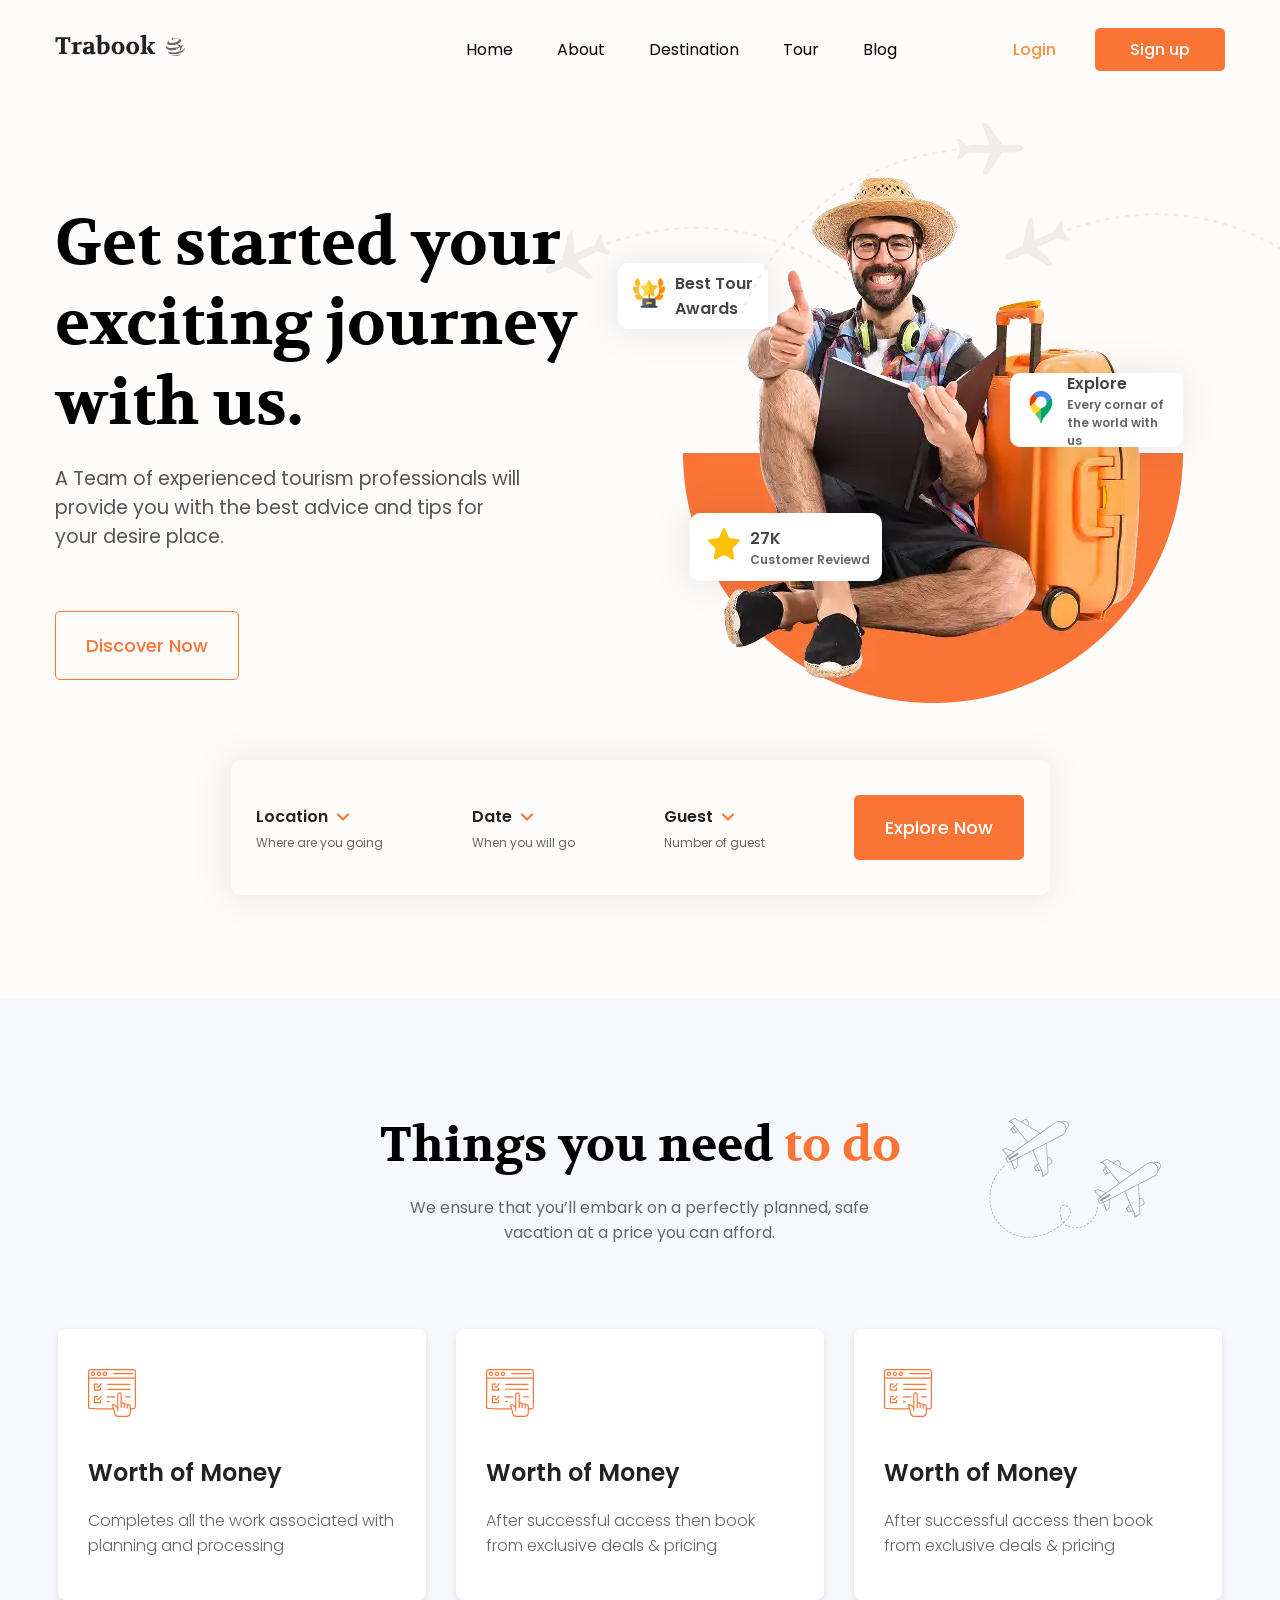
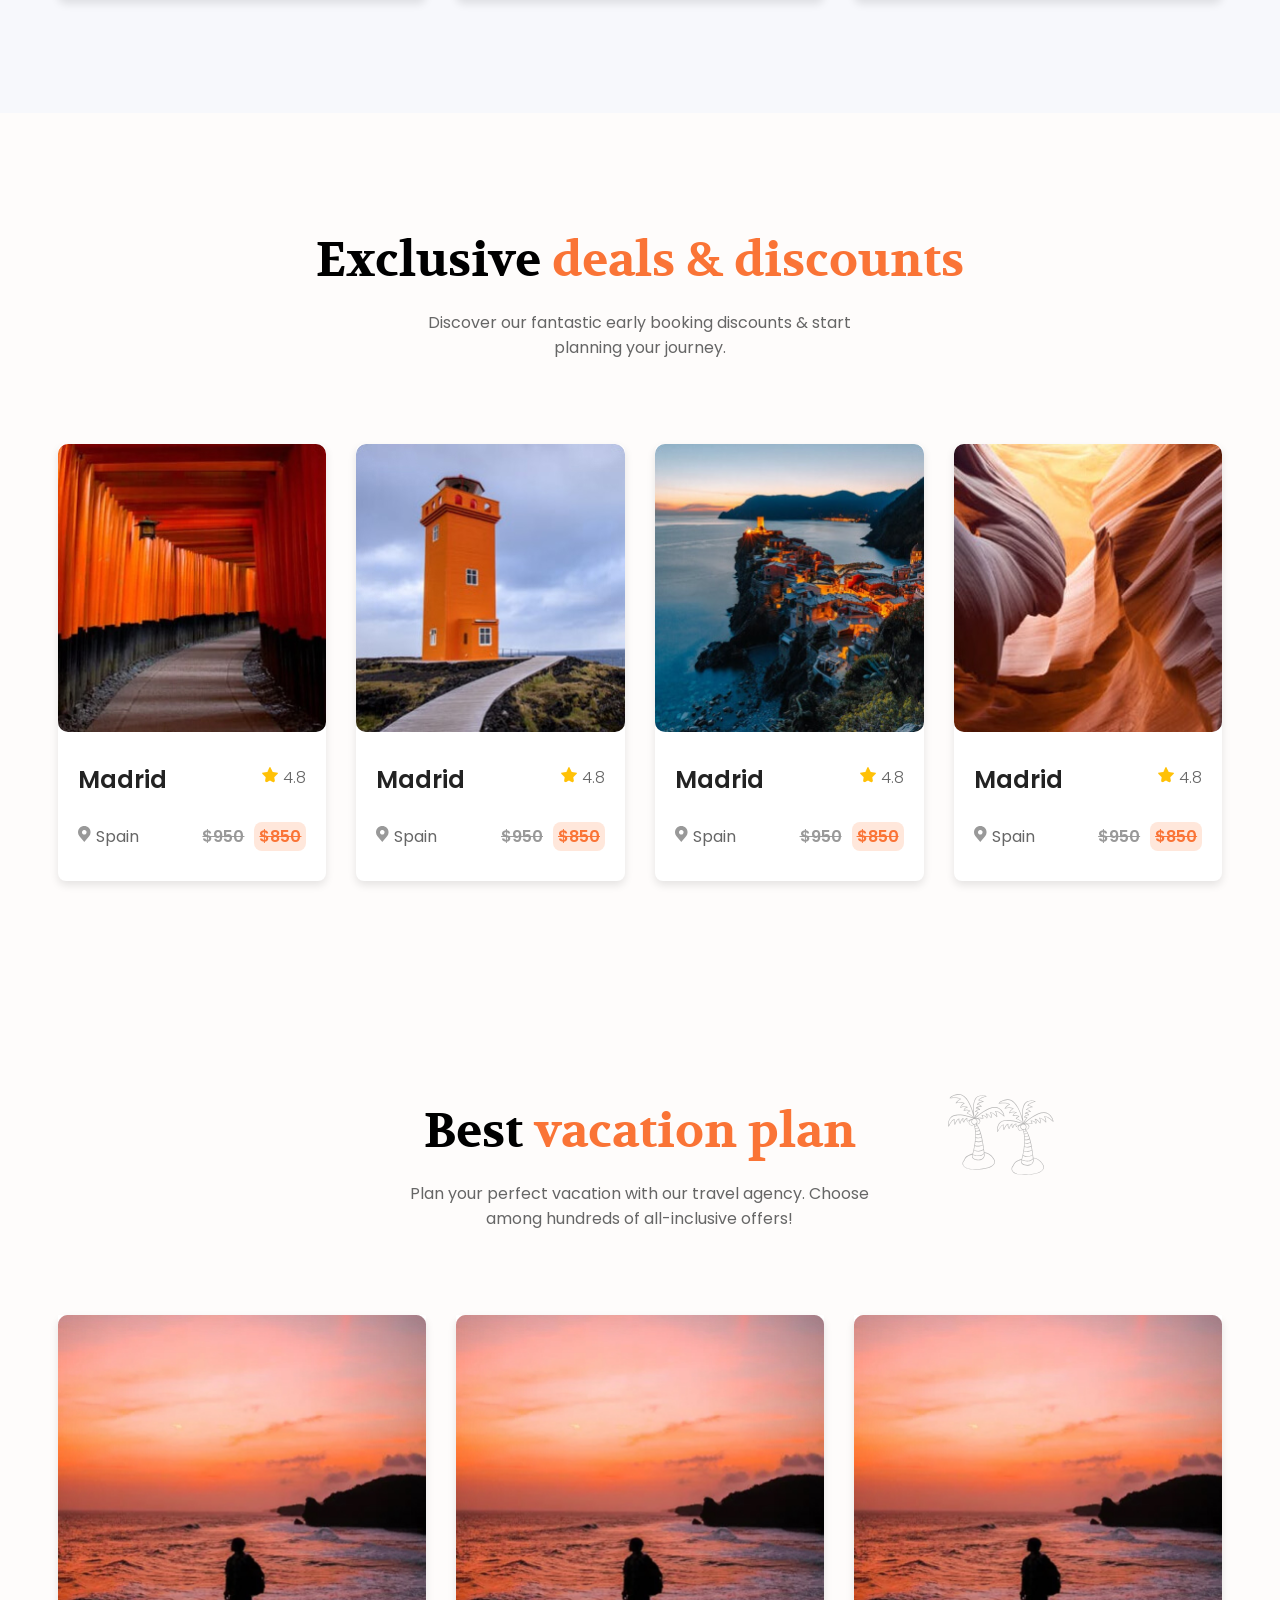
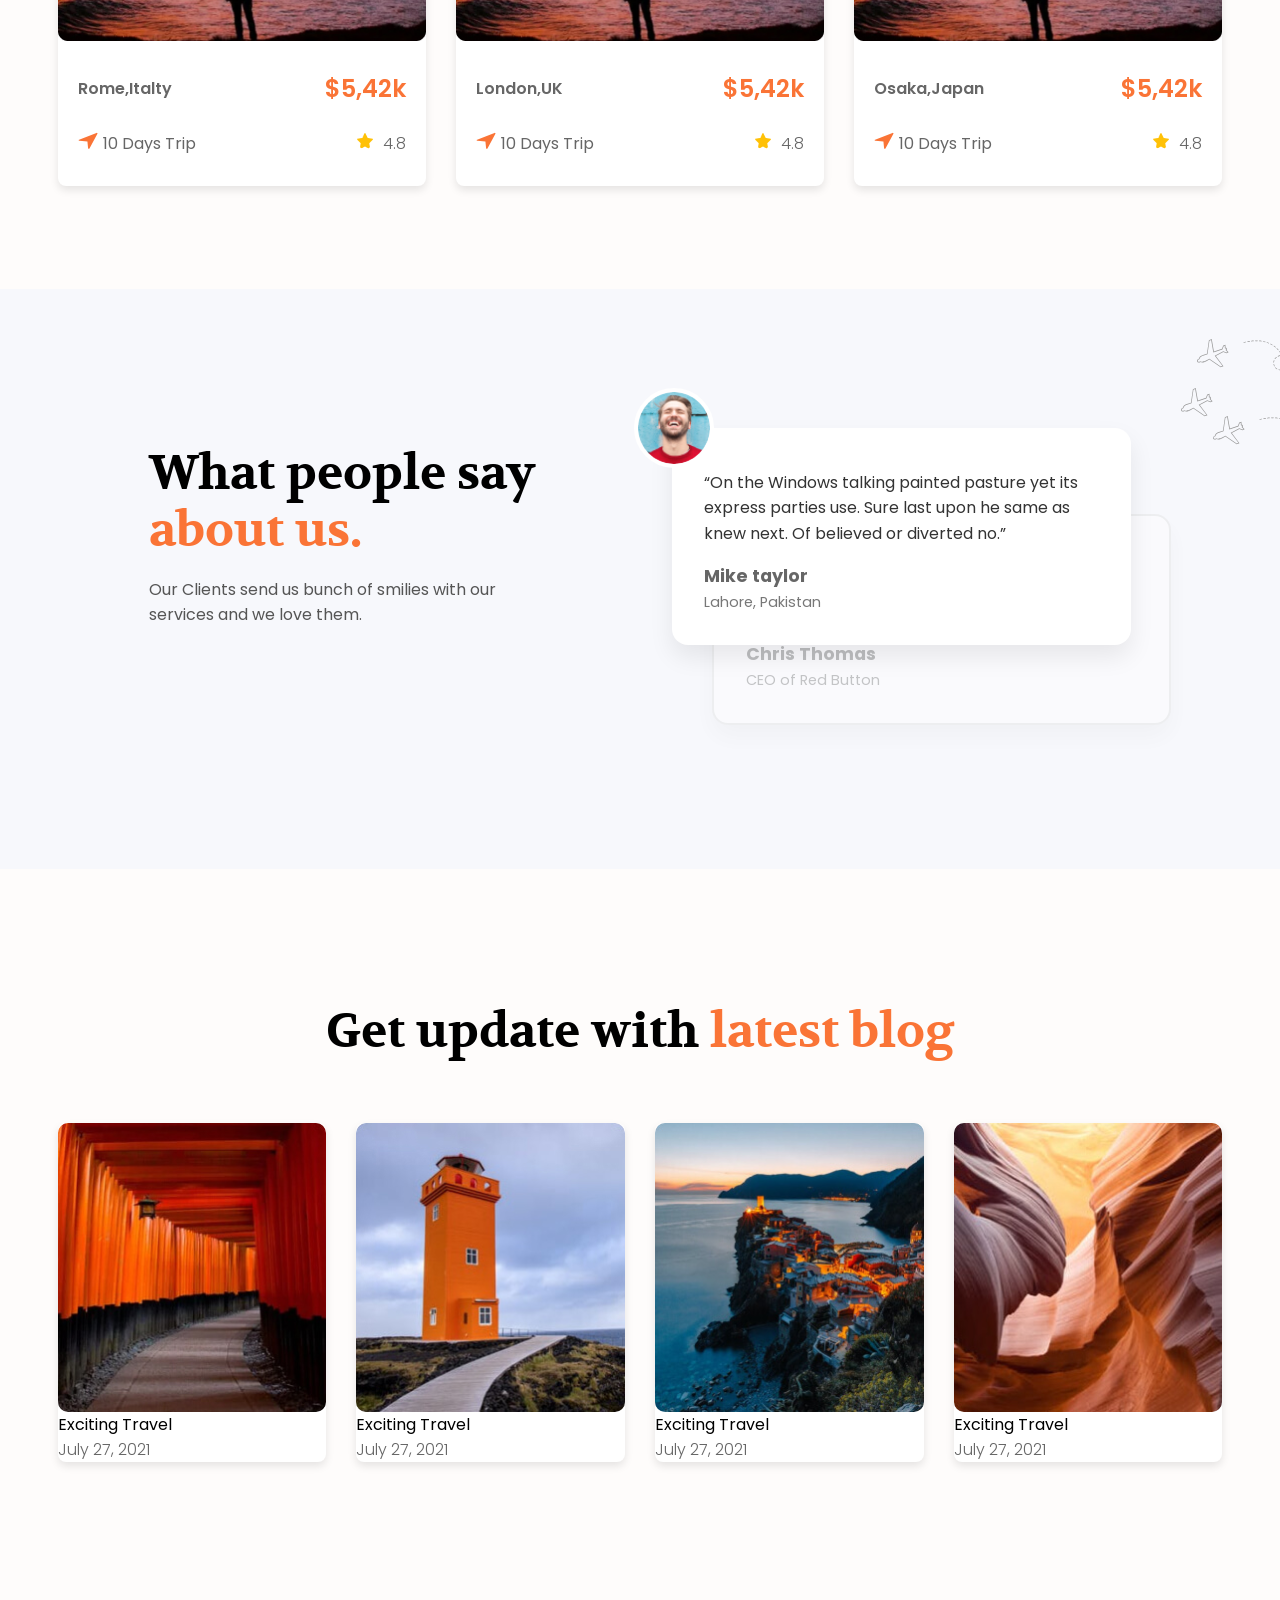
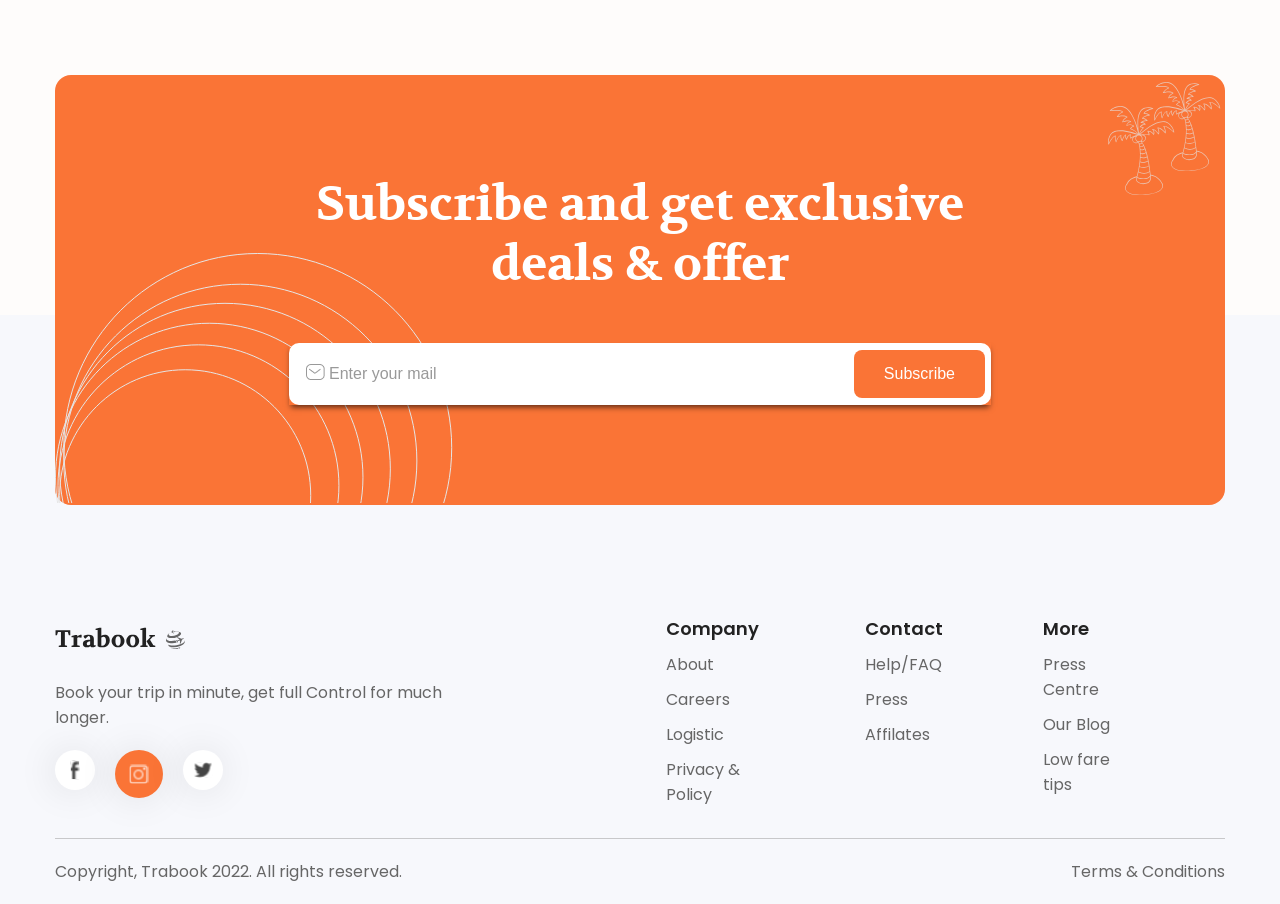
==== commit 734213d4: "New Changes-GuviHtml" ====
--- a/index.html
+++ b/index.html
@@ -3,541 +3,442 @@
   <head>
     <meta charset="UTF-8" />
     <meta name="viewport" content="width=device-width, initial-scale=1.0, maximum-scale=1.0, user-scalable=no, viewport-fit=cover" />
-    <title>Document</title>
-
+    <!-- <meta name="viewport" content="width=device-width, initial-scale=1.0"> -->
+    <title>GuviHtmlCss-Projects</title>
     <link rel="styleSheet" href="./style.css" />
     <link rel="styleSheet" href="./media.css" />
   </head>
 
   <body>
-    <div class="outer-wrap">
-      <div class="header-wrap">
-        <!-- TOP NAVIGATION SECTION  -->
-        <div class="topHeader">
-          <span class="c-logo">
-            <svg
-              width="130"
-              height="24"
-              viewBox="0 0 130 24"
-              fill="none"
-              xmlns="http://www.w3.org/2000/svg"
-            >
-              <path
-                d="M0.528 8.288V3.2H15.288V8.288H13.824L12.84 5.048H9.864V18.128L12.072 18.656V20H3.744V18.656L5.952 18.128V5.048H2.952L1.968 8.288H0.528ZM16.5203 20V18.728L18.5603 18.248V10.184H16.5203V8.912L20.3603 8H22.2563V9.44C23.4563 8.24 24.8803 7.64 26.5283 7.64C26.6243 7.944 26.6723 8.28 26.6723 8.648C26.6723 9.384 26.5923 10.072 26.4323 10.712L23.4083 10.208C23.0243 10.384 22.6403 10.64 22.2563 10.976V18.248L24.7763 18.728V20H16.5203ZM27.8674 17.024C27.8674 15.632 28.4354 14.576 29.5714 13.856C30.7234 13.12 32.5794 12.752 35.1394 12.752V12.032C35.1394 11.552 35.1314 11.208 35.1154 11C35.1154 10.776 35.0834 10.512 35.0194 10.208C34.9554 9.904 34.8594 9.688 34.7314 9.56C34.6194 9.432 34.4434 9.32 34.2034 9.224C33.9634 9.112 33.6674 9.056 33.3154 9.056L30.2674 11.696C29.1794 11.072 28.6354 10.104 28.6354 8.792L29.3554 8.48C29.6594 8.352 30.2514 8.184 31.1314 7.976C32.0114 7.752 32.8674 7.64 33.6994 7.64C37.1394 7.64 38.8594 9.016 38.8594 11.768V18.2H40.7314V19.232C40.6514 19.312 40.5394 19.416 40.3954 19.544C40.2514 19.672 39.9394 19.84 39.4594 20.048C38.9794 20.256 38.4834 20.36 37.9714 20.36C36.7554 20.36 35.8514 19.952 35.2594 19.136C34.1874 19.952 33.0194 20.36 31.7554 20.36C30.6514 20.36 29.7234 20.08 28.9714 19.52C28.2354 18.96 27.8674 18.128 27.8674 17.024ZM31.7314 16.808C31.7314 17.272 31.8834 17.64 32.1874 17.912C32.5074 18.184 32.8914 18.32 33.3394 18.32C34.0594 18.32 34.6594 18.056 35.1394 17.528V14.24C34.2434 14.24 33.4514 14.48 32.7634 14.96C32.0754 15.424 31.7314 16.04 31.7314 16.808ZM40.5937 2.984V1.712L44.4337 0.8H46.3297V8.864C47.3217 8.048 48.4737 7.64 49.7857 7.64C51.2737 7.64 52.4738 8.136 53.3858 9.128C54.3137 10.104 54.7777 11.576 54.7777 13.544C54.7777 15 54.4017 16.256 53.6497 17.312C52.9137 18.368 51.9937 19.144 50.8897 19.64C49.8017 20.12 48.6257 20.36 47.3617 20.36C45.5377 20.36 43.9617 19.952 42.6337 19.136V2.984H40.5937ZM46.3297 18.728C46.5217 18.76 46.7937 18.776 47.1457 18.776C48.2337 18.776 49.1377 18.336 49.8577 17.456C50.5938 16.576 50.9618 15.304 50.9618 13.64C50.9618 11 50.1537 9.68 48.5377 9.68C47.9137 9.68 47.1777 9.92 46.3297 10.4V18.728ZM63.0433 20.36C62.1313 20.36 61.2753 20.2 60.4753 19.88C59.6913 19.56 59.0113 19.12 58.4353 18.56C57.8593 18 57.4033 17.328 57.0673 16.544C56.7313 15.76 56.5633 14.904 56.5633 13.976C56.5633 13.048 56.7313 12.2 57.0673 11.432C57.4033 10.648 57.8593 9.976 58.4353 9.416C59.0113 8.856 59.6913 8.424 60.4753 8.12C61.2753 7.8 62.1313 7.64 63.0433 7.64C63.9553 7.64 64.8033 7.8 65.5873 8.12C66.3713 8.424 67.0513 8.856 67.6273 9.416C68.2193 9.976 68.6753 10.648 68.9953 11.432C69.3313 12.2 69.4993 13.048 69.4993 13.976C69.4993 14.888 69.3313 15.736 68.9953 16.52C68.6753 17.304 68.2193 17.984 67.6273 18.56C67.0513 19.12 66.3713 19.56 65.5873 19.88C64.8033 20.2 63.9553 20.36 63.0433 20.36ZM60.4273 13.976C60.4273 15.48 60.6433 16.664 61.0753 17.528C61.5233 18.376 62.1793 18.8 63.0433 18.8C63.9073 18.8 64.5553 18.376 64.9873 17.528C65.4353 16.664 65.6593 15.48 65.6593 13.976C65.6593 12.488 65.4353 11.32 64.9873 10.472C64.5553 9.624 63.9073 9.2 63.0433 9.2C62.1793 9.2 61.5233 9.624 61.0753 10.472C60.6433 11.32 60.4273 12.488 60.4273 13.976ZM77.7186 20.36C76.8066 20.36 75.9506 20.2 75.1506 19.88C74.3666 19.56 73.6866 19.12 73.1106 18.56C72.5346 18 72.0786 17.328 71.7426 16.544C71.4066 15.76 71.2386 14.904 71.2386 13.976C71.2386 13.048 71.4066 12.2 71.7426 11.432C72.0786 10.648 72.5346 9.976 73.1106 9.416C73.6866 8.856 74.3666 8.424 75.1506 8.12C75.9506 7.8 76.8066 7.64 77.7186 7.64C78.6306 7.64 79.4786 7.8 80.2626 8.12C81.0466 8.424 81.7266 8.856 82.3026 9.416C82.8946 9.976 83.3506 10.648 83.6706 11.432C84.0066 12.2 84.1746 13.048 84.1746 13.976C84.1746 14.888 84.0066 15.736 83.6706 16.52C83.3506 17.304 82.8946 17.984 82.3026 18.56C81.7266 19.12 81.0466 19.56 80.2626 19.88C79.4786 20.2 78.6306 20.36 77.7186 20.36ZM75.1026 13.976C75.1026 15.48 75.3186 16.664 75.7506 17.528C76.1986 18.376 76.8546 18.8 77.7186 18.8C78.5826 18.8 79.2306 18.376 79.6626 17.528C80.1106 16.664 80.3346 15.48 80.3346 13.976C80.3346 12.488 80.1106 11.32 79.6626 10.472C79.2306 9.624 78.5826 9.2 77.7186 9.2C76.8546 9.2 76.1986 9.624 75.7506 10.472C75.3186 11.32 75.1026 12.488 75.1026 13.976ZM85.3412 20V18.728L87.3812 18.248V2.984H85.3412V1.712L89.1812 0.8H91.0772V18.248L92.6372 18.728V20H85.3412ZM91.5092 14.216L95.7332 9.632L94.2932 9.272V8H99.9332V9.272L97.7492 9.728L94.9892 12.776L98.3732 18.272L100.293 18.728V20H95.0132L91.5092 14.216Z"
-                fill="#222222"
-              />
-              <path
-                d="M112.641 7.96058C112.794 7.76583 112.996 7.50221 113.157 7.31379C113.641 6.79446 113.704 6.72638 114.144 6.34242C114.275 6.24108 114.43 6.11917 114.581 6.00437C113.464 6.89896 113.322 7.88933 114.347 8.50129C114.345 8.50129 114.345 8.50129 114.345 8.50287C115.779 9.31987 118.92 9.14333 121.399 8.09675C123.8 7.08342 124.687 5.63388 123.502 4.77254C122.461 4.58808 121.221 4.56671 119.909 4.73296L119.772 4.52L119.885 4.16692C120.657 4.10121 121.39 4.11704 122.023 4.21917C122.176 4.24371 122.378 4.28567 122.528 4.31575C122.819 4.38304 122.978 4.42342 123.168 4.48121C123.362 4.53583 123.527 4.59046 123.816 4.69179C124.099 4.79708 124.221 4.84458 124.448 4.95146C124.702 5.06108 124.949 5.18506 125.187 5.32275C127.075 6.44612 125.901 8.49575 122.569 9.90017C119.247 11.2998 115.013 11.5199 113.116 10.41C113.115 10.4084 113.112 10.4068 113.107 10.4053H113.111C112.075 9.78458 111.966 8.88367 112.641 7.96058ZM121.285 15.8139L121.259 14.552L120.31 13.5545C117.178 14.2258 114.099 14.0817 112.387 13.1278C112.381 13.1215 112.367 13.1151 112.361 13.1088C111.392 12.5443 111.152 11.816 111.225 11.0243C110.998 12.1825 110.98 12.6005 111.013 13.5917C111.053 14.2124 111.432 14.7847 112.194 15.236L112.2 15.2423C114.025 16.3158 117.828 16.5486 121.285 15.8139ZM125.24 17.2587C120.818 18.9362 115.285 19.0352 112.881 17.4827C113.141 18.0828 113.494 18.6427 113.929 19.1437C116.135 20.5687 121.214 20.4776 125.271 18.9378C127.645 18.0377 129.143 16.8399 129.536 15.7173L129.647 15.3793C129.909 14.5227 129.958 13.8094 130 13.1745C129.952 14.5528 128.236 16.1203 125.24 17.2587ZM115.48 20.4895C115.619 20.6146 116.056 21.122 118.269 21.6825C118.868 21.8076 120.374 22.209 123.157 21.6255L123.173 21.3857L122.953 21.0595C120.372 21.6374 117.503 21.4442 115.48 20.4895ZM121.869 10.5074L124.22 12.1928C124.22 12.1928 124.723 12.5356 124.248 12.7763C123.775 13.0146 122.561 13.598 122.561 13.598L121.362 13.1745L120.76 13.4278L121.821 14.2995L121.829 15.6556L122.453 15.3935L122.866 14.248C122.866 14.248 124.136 13.7857 124.64 13.6115C125.146 13.4413 125.078 14.024 125.078 14.024L124.829 16.8035L125.657 16.4552L127.021 12.705C127.021 12.705 127.745 12.3725 128.253 12.0804C128.761 11.7883 128.935 11.3038 128.935 11.3038C128.935 11.3038 128.44 11.1019 127.869 11.2642C127.299 11.4249 126.554 11.7115 126.554 11.7115L122.695 10.1606L121.869 10.5074ZM116.895 5.17471L118.491 6.37725L118.927 6.3155L118.058 5.23646C118.058 5.23646 117.869 5.01321 118.124 4.96017C118.38 4.90633 119.027 4.78125 119.027 4.78125L119.515 5.14937L119.843 5.10346L119.471 4.54454L119.667 3.92467L119.35 3.96821L118.974 4.44004C118.974 4.44004 118.314 4.49862 118.055 4.51921C117.794 4.53821 117.906 4.273 117.906 4.273L118.406 3L117.968 3.06096L116.813 4.65142C116.813 4.65142 116.428 4.71792 116.149 4.79313C115.87 4.86754 115.723 5.07179 115.723 5.07179C115.723 5.07179 115.928 5.22854 116.216 5.223C116.508 5.21746 116.895 5.17471 116.895 5.17471ZM124.783 20.6265L123.75 20.1158L123.512 20.1942L124.124 20.712C124.124 20.712 124.255 20.8172 124.117 20.8735C123.98 20.9289 123.63 21.065 123.63 21.065L123.342 20.9431L123.17 21.0017L123.41 21.244L123.387 21.5978L123.566 21.5392L123.7 21.2519C123.7 21.2519 124.063 21.1497 124.208 21.1133C124.352 21.0761 124.319 21.236 124.319 21.236L124.183 22L124.421 21.9216L124.889 20.9115C124.889 20.9115 125.096 20.8347 125.244 20.7642C125.392 20.6937 125.451 20.5639 125.451 20.5639C125.451 20.5639 125.319 20.4958 125.157 20.5299C124.994 20.5623 124.783 20.6265 124.783 20.6265Z"
-                fill="#666666"
-              />
-            </svg>
-          </span>
-          <nav class="nav">
-            <ul>
-              <li><a href="#">Home</a></li>
-              <li><a href="#">About</a></li>
-              <li><a href="#">Destination</a></li>
-              <li><a href="#">Tour</a></li>
-              <li><a href="#">Blog</a></li>
-            </ul>
-          </nav>
-          <div class="log">
-            <ul>
-              <li><a href="#">Login</a></li>
-              <li><a href="#">Sign up</a></li>
-            </ul>
-          </div>
-        </div>
-        <main>
-          <div class="contain-left">
-            <h1>
-              Get started your exciting
-              <span class="repeat-color">journey</span> with us.
-            </h1>
-            <p>
-              A Team of experienced tourism professionals will provide you with
-              the best advice and tips for your desire place.
-            </p>
-            <a href="">Discover Now</a>
-          </div>
-          <div class="contain-right">
-            <div class="imgdisp">
-              <a href="" class="maps">
-                <span><img src="./asset/maps.png" alt="" /></span>
-                <span><b>Explore</b> Every cornar of the world with us</span>
-              </a>
-              <a href="" class="award"
-                ><span><img src="./asset/awards.png" alt="" /></span
-                ><span><b>Best Tour Awards</b></span></a
-              >
-              <a href="" class="rating"
-                ><span><img src="./asset/rating.png" alt="" /></span
-                ><span
-                  ><b>27K</b>
-                  <p>Customer Reviewd</p></span
-                ></a
-              >
-            </div>
-          </div>
-        </main>
-        <div class="explore-warp">
-          <div class="explore-group">
-            <div class="explore-groupL">
-              <div class="ex-loc">
-                <b>Location</b>
+
+<!-- header section -->
+    <div class="wrapperOut">
+      <div class="wrapperIn mt-0">
+        <header>
+          <div class="logo">
+              <h2>
+                <a href=""><img src="./asset/Logo.svg" /></a>
+              </h2>
+          </div>
+            <div>
+              <input type="checkbox" id="menu-toggle" />
+            <label for="menu-toggle" class="menu-icon">
+              <span></span>
+              <span></span>
+              <span></span>
+            </label>
+                  <nav>
+                    <a href="#">Home</a>
+                    <a href="#">About</a>
+                    <a href="#">Destination</a>
+                    <a href="#">Tour</a>
+                    <a href="#">Blog</a>
+                  </nav>
+             <div class="sign">
+                    <a href="">Login</a>
+                    <a href="">Sign up</a>
+             </div>
+            </div>
+        </header>
+
+        <!-- hero Section -->
+        <div class="hero-2col">
+            <span class="bgs bgs1 "></span>
+            <div class="hero-text">
+              <h1>Get started your exciting journey with us.</h1>
+              <p>
+                A Team of experienced tourism professionals will provide you
+                with the best advice and tips for your desire place.
+              </p>
+              <a href="#contact" class="cta-button">Discover Now</a>
+            </div>
+             <div class="hero-image">
+              <div>
+                  <span><img src="./asset/awards.png"></span>
+                   <span>Best Tour Awards</span>
+              </div>
+              <div>
+                  <span><img src="./asset/maps.png"></span>
+                   <span>Explore<p>Every cornar of the world with us </p></span>
+              </div>
+              <div>
+                  <span><img src="./asset/rating.png"></span>
+                   <span>27K <p>Customer Reviewd</p></span>
+              </div>
+              <img src="./asset/tumpsup.webp" alt="Hero Image">
+            </div>
+          </div>
+          <div class="booking-4col">
+            <div class="booking-4col-content">
+              <div>
+                <b>Location <i></i></b>
                 <p>Where are you going</p>
               </div>
-              <div class="ex-Date">
-                <b>Date</b>
+              <div>
+                <b>Date <i></i></b>
                 <p>When you will go</p>
               </div>
-              <div class="ex-Guest">
-                <b>Guest</b>
+              <div>
+                <b>Guest <i></i></b>
                 <p>Number of guest</p>
               </div>
-            </div>
-            <div class="explore-groupR"><a href="#">Explore Now</a></div>
-          </div>
-        </div>
-      </div>
-       <div class="contain mrbt lg">
-        <div class="innercont">
-          <div class="hName">
-            Things you need <span>to do</span>
-            <p>
-              We ensure that you’ll embark on a perfectly planned, safe vacation
-              at a price you can afford.
-            </p>
-          </div>
-          <div class="cols">
-            <div class="rColumns pad1">
-              <svg
-                width="48"
-                height="48"
-                viewBox="0 0 48 48"
-                fill="none"
-                xmlns="http://www.w3.org/2000/svg"
-              >
-                <path
-                  d="M1.77208 0.162698C1.50652 0.260266 1.13277 0.523698 0.83771 0.8164C-0.0769883 1.72378 0.0016954 -0.120247 0.0016954 20.1445C0.0016954 40.419 -0.0671528 38.6726 0.818039 39.5507C1.71307 40.4385 0.808203 40.3702 13.8107 40.458L25.2198 40.5361L25.8395 42.9167C26.1739 44.2241 26.5574 45.4925 26.6755 45.7364C26.9902 46.3511 27.6197 47.0146 28.2393 47.3853C29.2425 47.9805 29.4589 48 34.5242 48C39.4026 48 39.7075 47.9707 40.6418 47.5024C41.1729 47.2292 41.9598 46.4975 42.2647 45.9706C42.786 45.0925 42.8843 44.5364 42.8843 42.4387V40.5068L44.2416 40.4483C46.012 40.3605 46.5234 40.2044 47.1824 39.5507C48.0676 38.6726 47.9988 40.4093 47.9988 20.1933C47.9988 -0.0226798 48.0676 1.71402 47.1824 0.826157C46.2579 -0.090977 48.6085 -0.00316628 23.9609 0.00659046C4.41782 0.00659046 2.1655 0.0261039 1.77208 0.162698ZM46.0907 1.42132C46.2382 1.52864 46.4546 1.74329 46.5628 1.88964C46.7595 2.14332 46.7693 2.29942 46.7988 5.3728L46.8283 8.58277H24.0002H1.18195V5.51915C1.18195 2.33845 1.21146 2.09453 1.60488 1.66524C2.08681 1.14813 0.759026 1.1774 24.1182 1.19691L45.8251 1.21643L46.0907 1.42132ZM46.8185 23.8423C46.8185 33.5698 46.789 38.0189 46.7103 38.214C46.5628 38.5945 46.1497 39.0043 45.7956 39.1116C45.6284 39.1604 44.9006 39.2384 44.1924 39.2677L42.8843 39.336V38.0384C42.8843 36.5066 42.7663 36.1456 42.0975 35.5894C41.5369 35.1113 40.9369 34.9748 40.1894 35.1699L39.6484 35.3162L39.1763 34.8479C38.5862 34.2625 37.9764 34.0576 37.2879 34.2137C37.042 34.2625 36.7667 34.3406 36.688 34.3796C36.5896 34.4186 36.4913 34.3406 36.3732 34.1552C36.2847 33.9991 36.029 33.7454 35.7929 33.5893C35.4487 33.3649 35.2717 33.3161 34.7799 33.3161C34.4455 33.3161 34.0816 33.3551 33.9537 33.3942L33.7373 33.4722V29.2573C33.7373 25.179 33.7275 25.0229 33.5308 24.6131C33.098 23.7155 31.9965 23.1886 31.0227 23.4033C30.3146 23.5594 29.7835 23.9691 29.4687 24.5936L29.213 25.1107V31.1794V37.2481L28.6131 36.6334C27.7377 35.726 26.7542 35.2577 25.328 35.0821C24.7772 35.0138 24.2953 35.2089 24.0297 35.5992C23.7445 36.009 23.7445 36.3407 24.0101 36.9456C24.2363 37.4725 24.8854 39.1994 24.8854 39.2872C24.8854 39.3946 2.46056 39.2189 2.17533 39.1116C1.82126 38.975 1.47701 38.6433 1.31965 38.2725C1.20162 38.0091 1.18195 35.5797 1.18195 23.8521V9.75357H24.0002H46.8185V23.8423ZM31.9079 24.6228C32.5866 24.9058 32.5571 24.7009 32.5571 29.9598C32.5571 36.0675 32.6358 38.7994 32.8226 38.9848C33.039 39.1994 33.5013 39.1506 33.6783 38.9067C33.8062 38.7311 33.8357 38.3506 33.8357 36.7993C33.8357 34.926 33.8357 34.9162 34.0816 34.682C34.3373 34.4186 34.7897 34.3601 35.1241 34.5455C35.5175 34.7503 35.5864 35.1309 35.5274 36.9359C35.488 38.4189 35.4979 38.653 35.6454 38.8774C35.7831 39.0921 35.8815 39.1311 36.1765 39.1019C36.7076 39.0628 36.7863 38.8384 36.7863 37.1993V35.8236L37.0912 35.5699C37.4945 35.2284 37.8781 35.2382 38.2813 35.5992L38.6059 35.8821L38.6551 37.7164C38.7042 39.5409 38.7042 39.5604 38.9403 39.6677C39.2354 39.8141 39.5501 39.7068 39.7075 39.4043C39.7861 39.258 39.8353 38.7311 39.8353 37.9993C39.8353 36.6822 39.914 36.4773 40.4648 36.2919C40.868 36.1651 41.2024 36.2724 41.4975 36.6432C41.7139 36.9163 41.7139 36.9359 41.6844 40.7703L41.6549 44.6339L41.3893 45.1218C41.0549 45.7559 40.3959 46.3609 39.7763 46.595C39.3239 46.7707 38.9796 46.7804 34.475 46.7804C29.7638 46.7804 29.6458 46.7804 29.2032 46.5755C28.5934 46.2926 27.9934 45.7364 27.7377 45.2291C27.6295 44.9949 27.1869 43.4436 26.7542 41.7752C26.0558 39.0726 25.5149 37.3261 25.1215 36.5749C25.0526 36.4285 25.0133 36.2919 25.0428 36.2724C25.1411 36.1748 26.0952 36.3895 26.6361 36.6334C27.3541 36.9554 27.9049 37.492 28.6327 38.5555L29.213 39.4043V40.5849C29.213 41.6288 29.2327 41.7752 29.4097 41.9508C29.6556 42.1947 29.813 42.1947 30.1376 41.9411L30.3933 41.7459V33.5503C30.3933 24.7107 30.3834 24.9643 30.9047 24.7107C31.4162 24.457 31.4948 24.457 31.9079 24.6228Z"
-                  fill="#FA7436"
-                />
-                <path
-                  d="M4.5262 2.62119C4.00492 2.72852 3.60167 2.97244 3.21808 3.42125C2.62796 4.10422 2.51977 5.02135 2.95253 5.85068C3.76887 7.42151 6.09004 7.43127 6.90638 5.86043C7.78174 4.20179 6.3556 2.26019 4.5262 2.62119ZM5.58843 3.89933C5.68679 3.89933 6.00152 4.5823 6.00152 4.8067C6.00152 5.74335 4.91962 6.20192 4.21147 5.56773C3.38529 4.83597 4.18196 3.51881 5.26386 3.82127C5.42123 3.8603 5.56876 3.89933 5.58843 3.89933Z"
-                  fill="#FA7436"
-                />
-                <path
-                  d="M10.4272 2.65047C8.76499 2.95293 8.08634 5.10917 9.2666 6.35803C10.0731 7.20687 11.5779 7.25565 12.4238 6.4556C13.2991 5.62628 13.3877 4.30912 12.6205 3.42125C12.0402 2.74804 11.3025 2.48461 10.4272 2.65047ZM11.6566 4.10423C11.9025 4.33839 11.9517 4.46522 11.9517 4.83598C11.9517 5.21649 11.9025 5.32382 11.6271 5.56774C10.919 6.20192 9.83705 5.74336 9.83705 4.80671C9.83705 4.38717 10.1715 3.91885 10.5452 3.82128C10.9976 3.69444 11.3124 3.7725 11.6566 4.10423Z"
-                  fill="#FA7436"
-                />
-                <path
-                  d="M16.4566 2.64136C14.2633 3.05114 13.9584 6.03671 16.0337 6.90506C16.5746 7.12946 17.5877 7.03189 18.0893 6.70016C18.7188 6.28062 19.0236 5.75376 19.063 4.96346C19.0925 4.42684 19.063 4.21219 18.886 3.86095C18.4434 2.94382 17.4598 2.45598 16.4566 2.64136ZM17.686 4.1439C18.0204 4.53417 17.9909 5.19763 17.6172 5.56838C17.3811 5.79279 17.2434 5.85133 16.8894 5.85133C16.1419 5.85133 15.6501 5.24641 15.8468 4.54392C16.0828 3.72436 17.1156 3.49995 17.686 4.1439Z"
-                  fill="#FA7436"
-                />
-                <path
-                  d="M25.4755 4.16311C25.0821 4.29971 24.9542 4.83633 25.2591 5.09976C25.4263 5.25587 26.2623 5.26562 35.2913 5.26562H45.1464L45.3038 5.02171C45.5103 4.70949 45.4218 4.35825 45.0973 4.2119C44.9104 4.12409 42.3827 4.09482 35.2323 4.10457C29.9506 4.10457 25.5542 4.13384 25.4755 4.16311Z"
-                  fill="#FA7436"
-                />
-                <path
-                  d="M11.5485 15.7731C10.7518 16.7292 10.083 17.5293 10.0732 17.5488C10.0535 17.5683 9.7978 17.3732 9.4929 17.1293C9.188 16.8853 8.87327 16.6804 8.80442 16.6804C8.72574 16.6804 8.5487 16.778 8.40117 16.9049C7.99791 17.2463 8.12577 17.5293 9.01097 18.2318C9.73879 18.8172 10.0437 18.9245 10.4666 18.7684C10.742 18.6611 13.8697 14.8657 13.8697 14.6315C13.8697 14.2413 13.6926 14.0461 13.3386 14.0461C13.0238 14.0461 12.9058 14.1632 11.5485 15.7731Z"
-                  fill="#FA7436"
-                />
-                <path
-                  d="M6.28629 14.5837C5.82402 14.8374 5.79452 15.052 5.82402 18.2815L5.85353 21.2866L6.12892 21.5207L6.40432 21.7549H9.55167H12.699L12.9351 21.511C13.1711 21.2866 13.181 21.228 13.181 20.0182C13.181 18.9254 13.1613 18.74 13.0039 18.6035C12.758 18.3791 12.4335 18.3986 12.1974 18.6327C12.0302 18.7986 12.0007 18.9547 12.0007 19.706V20.5841H9.49265H6.98461L7.00428 18.1156L7.03379 15.6569L8.41075 15.6276C9.66969 15.6081 9.79755 15.5886 9.96476 15.4032C10.191 15.1203 10.1811 14.9642 9.88607 14.6812C9.65002 14.4471 9.62051 14.4373 8.09602 14.4373C6.94527 14.4471 6.47317 14.4764 6.28629 14.5837Z"
-                  fill="#FA7436"
-                />
-                <path
-                  d="M19.1806 14.8955C18.6986 15.0712 18.5413 15.5492 18.8658 15.8322C19.033 15.9883 20.0067 15.998 30.8159 15.998C41.3792 15.998 42.589 15.9785 42.7267 15.8419C42.8939 15.6858 42.9332 15.3443 42.8053 15.1492C42.766 15.0907 42.6086 14.9833 42.4611 14.9346C42.166 14.8272 19.4756 14.7882 19.1806 14.8955Z"
-                  fill="#FA7436"
-                />
-                <path
-                  d="M18.8856 19.9003C18.6397 20.1442 18.6298 20.5052 18.8659 20.7101C19.0331 20.8662 20.0068 20.876 30.8061 20.876C42.0677 20.876 42.5694 20.8662 42.7169 20.7004C42.9431 20.4564 42.9234 20.1345 42.6874 19.9003C42.4907 19.7052 42.3628 19.7052 30.7865 19.7052C19.2101 19.7052 19.0823 19.7052 18.8856 19.9003Z"
-                  fill="#FA7436"
-                />
-                <path
-                  d="M11.647 28.0673C10.8995 28.965 10.2307 29.765 10.1717 29.8431C10.0733 29.9699 9.99466 29.9406 9.63075 29.6479C8.89309 29.0528 8.60786 29.004 8.27345 29.404C8.0374 29.6869 8.23411 30.0284 9.01111 30.6334C9.88647 31.3261 10.2405 31.3944 10.7126 30.9456C10.8799 30.7992 11.647 29.9114 12.4339 28.9747C13.919 27.2087 14.0665 26.9355 13.7125 26.5941C13.6338 26.5063 13.4371 26.438 13.2895 26.438C13.0535 26.438 12.8174 26.6721 11.647 28.0673Z"
-                  fill="#FA7436"
-                />
-                <path
-                  d="M6.53265 26.8958C6.41463 26.9153 6.21792 27.0421 6.09006 27.1787L5.854 27.4324V30.535V33.6377L6.09006 33.8913L6.32611 34.145H9.5128H12.6995L12.9355 33.9011C13.1716 33.6767 13.1814 33.6182 13.1814 32.3986C13.1814 31.1985 13.1716 31.1204 12.965 30.9838C12.6601 30.7692 12.4339 30.7887 12.1979 31.0424C12.0307 31.218 12.0012 31.3839 12.0012 32.1156V32.9742H9.49313H6.98508L7.00475 30.5058L7.03426 28.0471L8.4309 28.0178C9.80786 27.9983 9.83737 27.9885 9.99473 27.7446C10.2013 27.4421 10.0636 27.0616 9.68 26.925C9.44395 26.8275 6.96541 26.808 6.53265 26.8958Z"
-                  fill="#FA7436"
-                />
-                <path
-                  d="M18.856 27.4914C18.6495 27.7158 18.6396 27.9987 18.8265 28.2524C18.9642 28.428 19.1412 28.4378 22.7902 28.467C24.8852 28.4768 26.7047 28.467 26.8227 28.4378C27.3243 28.3207 27.5112 27.7841 27.167 27.4816C26.9998 27.3353 26.567 27.3157 22.9967 27.3157C19.2593 27.3157 19.0035 27.3255 18.856 27.4914Z"
-                  fill="#FA7436"
-                />
-                <path
-                  d="M37.0223 27.5595C36.8354 27.8424 36.9141 28.1449 37.2289 28.3497C37.4157 28.4766 37.8583 28.4863 40.032 28.4668C42.4515 28.4376 42.6187 28.4278 42.7466 28.2522C42.9334 27.9887 42.9236 27.6668 42.7072 27.4814C42.5498 27.335 42.2056 27.3155 39.8549 27.3155H37.1797L37.0223 27.5595Z"
-                  fill="#FA7436"
-                />
-                <path
-                  d="M19.0824 32.1651C18.689 32.3017 18.5612 32.8383 18.8661 33.1017C19.0136 33.2383 19.2792 33.2676 20.3217 33.2676C21.7282 33.2676 21.8364 33.2286 21.8364 32.7212C21.8364 32.1943 21.5807 32.0968 20.3119 32.1065C19.7218 32.1065 19.1611 32.1358 19.0824 32.1651Z"
-                  fill="#FA7436"
-                />
-              </svg>
-              <b>Sign Up</b>
-              <p>
-                Completes all the work associated with planning and processing
-              </p>
-            </div>
-            <div class="rColumns pad1">
-              <svg
-                width="47"
-                height="48"
-                viewBox="0 0 47 48"
-                fill="none"
-                xmlns="http://www.w3.org/2000/svg"
-              >
-                <path
-                  d="M25.6963 0.0960599C25.5085 0.161798 25.2173 0.321446 25.0577 0.44353C24.9074 0.565614 22.0432 4.67891 18.6999 9.59045L12.6239 18.512L10.9053 18.5402L9.18676 18.5589L9.23371 18.2584C9.26189 18.0894 9.44032 16.4084 9.61875 14.5208C9.79718 12.6332 9.96622 10.9146 9.99439 10.6986C10.0507 10.3136 10.0789 10.2854 10.7175 9.94731C11.3561 9.60923 12.2576 8.83916 12.6333 8.29448L12.8211 8.02214L15.5351 8.30387C17.3758 8.4823 18.3431 8.54804 18.5121 8.49169C19.038 8.31326 19.0756 7.50563 18.5685 7.28963C18.4464 7.23329 17.1128 7.07364 15.5915 6.92338C12.53 6.63226 12.2952 6.64165 11.8444 7.13938C11.6942 7.29902 11.3561 7.66528 11.0838 7.9564C10.802 8.26631 10.3982 8.5856 10.0695 8.74525C9.23371 9.14907 8.94259 9.40263 8.79233 9.84401C8.69842 10.0882 8.48243 11.9288 8.23826 14.3987L7.83444 18.5589H7.39306H6.94229L6.98924 18.2021C7.01742 18.0143 7.31793 15.0748 7.64662 11.6753C7.9847 8.26631 8.304 5.41142 8.35095 5.30811C8.49182 5.04516 8.75477 4.94186 9.26189 4.94186C9.50606 4.94186 12.0135 5.17664 14.8214 5.45837C19.3479 5.90914 19.9677 5.94671 20.1931 5.83401C20.6439 5.59924 20.6251 4.85734 20.1649 4.66013C20.0429 4.61317 18.39 4.42535 16.4742 4.23753C14.5679 4.04971 12.1262 3.81493 11.0462 3.70224C9.95683 3.59894 8.91442 3.54259 8.68903 3.57076C7.83444 3.70224 7.10194 4.43474 6.9329 5.34568C6.87655 5.61802 6.6136 8.09727 6.34126 10.8582L5.85292 15.8825L4.66965 15.9388C3.65541 15.9764 3.42063 16.0233 3.0356 16.2206C2.23735 16.6338 1.78658 17.4132 1.77719 18.4181C1.7678 18.8688 1.74902 18.897 1.32642 19.1694C1.09164 19.3196 0.753561 19.6295 0.584521 19.8549C-0.0446817 20.6813 -0.0165084 19.9582 0.0116648 33.5002L0.0398381 45.7461L0.265224 46.2345C0.537566 46.8543 1.30764 47.5774 1.91806 47.8216C2.37822 48 2.86656 48 22.2028 48H42.018L42.5063 47.7746C43.0886 47.5117 43.7835 46.8073 44.0653 46.1875C44.2625 45.7649 44.2719 45.6147 44.3 42.1494L44.3282 38.562H44.6757C45.4833 38.562 46.197 38.1581 46.4412 37.5571C46.5445 37.3129 46.5727 36.4302 46.5727 33.3029C46.5727 29.5559 46.5633 29.3305 46.3849 28.983C46.1031 28.429 45.7087 28.1942 44.9574 28.1566L44.3188 28.1191V24.7195C44.3188 21.8646 44.2906 21.2354 44.1686 20.8128C43.9995 20.2493 43.6051 19.6107 43.2388 19.329C43.0229 19.16 43.0041 19.0754 43.0041 18.4462C43.0041 17.6104 42.7223 16.9437 42.1777 16.4929C41.7832 16.1736 41.0883 15.9294 40.5436 15.9294H40.1774L41.2761 14.3236C41.8865 13.4314 42.4312 12.5205 42.5063 12.2763C42.7317 11.525 42.4876 10.6329 41.9053 10.0976C41.7644 9.96609 40.5248 9.09272 39.1537 8.163C37.7826 7.23329 34.6366 5.08273 32.1574 3.39233C29.6781 1.70194 27.5276 0.255708 27.3773 0.18058C26.9923 -0.0166331 26.1283 -0.0635886 25.6963 0.0960599ZM26.8608 1.47655C27.4336 1.77706 40.7408 10.9146 40.9662 11.1494C41.3794 11.5908 41.3137 11.8161 40.4027 13.1685C39.9426 13.8352 38.9471 15.319 38.1677 16.4647L36.759 18.5495L36.2143 18.5589H35.679L36.7778 16.9531C37.3788 16.0609 37.9235 15.1781 37.9986 14.9715C38.1395 14.5489 38.0831 14.2296 37.6887 13.2999C37.4727 12.7834 37.4258 12.5393 37.407 11.6753C37.3882 10.8395 37.3412 10.6047 37.1816 10.3511C37.0501 10.1257 35.8856 9.28054 33.181 7.43989C31.0868 6.01245 29.2743 4.801 29.1428 4.75404C28.7296 4.59439 28.2976 4.65074 27.5369 4.96064C26.8984 5.22359 26.6824 5.26116 25.7996 5.27994C24.6163 5.30811 24.2782 5.4302 23.8744 6.00305C23.7148 6.21905 21.7614 9.08333 19.5263 12.3608C17.2913 15.6383 15.4131 18.3805 15.3567 18.4462C15.2816 18.5214 15.0656 18.5589 14.7557 18.5402L14.2861 18.512L20.0053 10.107C23.1513 5.48654 25.8184 1.62681 25.9217 1.5329C26.1471 1.35447 26.5791 1.32629 26.8608 1.47655ZM32.4391 8.5856L36.0077 11.0179L36.0641 12.0415C36.111 12.8398 36.1767 13.206 36.374 13.7225C36.5148 14.0794 36.6369 14.4456 36.6463 14.5208C36.6557 14.6053 36.0734 15.5444 35.3503 16.615L34.0356 18.5495L32.8617 18.5589H31.6784L31.5751 17.9297C31.4249 17.0658 30.8144 15.8825 30.1758 15.1875C29.4997 14.455 28.7766 13.9855 27.8093 13.6474C25.8466 12.9712 23.4988 13.5253 22.0526 15.0091C21.2449 15.8355 20.6345 17.0094 20.4842 18.0236L20.4185 18.512L18.6999 18.5402C17.3194 18.5589 16.9908 18.5402 17.0471 18.4462C17.0941 18.3805 18.9159 15.6947 21.1041 12.4735L25.0859 6.63226H25.9686C26.6448 6.63226 27.011 6.57591 27.5745 6.39748C27.9783 6.266 28.3728 6.12514 28.4385 6.07818C28.523 6.02184 28.6451 6.02184 28.7202 6.06879C28.8047 6.11575 30.4764 7.24268 32.4391 8.5856ZM27.0862 14.8495C27.8469 15.0561 28.4761 15.4129 29.0489 15.9858C29.6406 16.5774 29.9974 17.2066 30.1758 17.9767L30.3073 18.5589H26.0438H21.7708L21.8366 18.2021C22.2685 15.8261 24.7384 14.239 27.0862 14.8495ZM5.68388 17.6292C5.65571 17.7889 5.62754 18.0706 5.62754 18.2396V18.5589H4.40669H3.18585V18.2209C3.18585 17.9767 3.26098 17.817 3.45819 17.6104C3.73054 17.3475 3.75871 17.3381 4.73538 17.3381H5.74962L5.68388 17.6292ZM41.2479 17.5353C41.5203 17.7419 41.7738 18.4275 41.633 18.5402C41.586 18.5777 40.8441 18.5965 39.9801 18.5777L38.4118 18.5495L38.8063 17.9485L39.2007 17.3381H40.1022C40.8723 17.3381 41.0413 17.3663 41.2479 17.5353ZM42.2246 20.3057C42.8162 20.7752 42.9102 21.0664 42.9102 22.3811V23.5362H22.1559H1.40155V22.3623C1.40155 21.5265 1.43911 21.1039 1.53302 20.9255C1.70206 20.5968 2.13405 20.193 2.43457 20.0709C2.58482 20.0146 9.39336 19.9864 22.2685 19.9958L41.8584 20.0146L42.2246 20.3057ZM42.9102 26.5414V28.1378H39.3697C36.5336 28.1378 35.6978 28.166 35.2189 28.2787C33.5754 28.6731 32.1668 29.9315 31.5469 31.5656C31.284 32.2699 31.1901 33.7068 31.3591 34.4393C31.7817 36.2611 33.1716 37.7449 35.0216 38.3366C35.463 38.4774 36.0453 38.5056 39.2289 38.5432L42.9102 38.5807V40.1678V41.7549H26.025C9.21493 41.7549 9.13041 41.7549 8.96137 41.9427C8.74538 42.1869 8.74538 42.6377 8.96137 42.8819C9.13041 43.0697 9.21493 43.0697 26.025 43.0697H42.9102V44.2623C42.9102 45.3329 42.882 45.502 42.6942 45.84C42.5721 46.0467 42.3185 46.3002 42.1119 46.4223L41.7363 46.6383H22.1746C0.377918 46.6383 2.23735 46.6946 1.70206 45.9997C1.45789 45.6804 1.4485 45.6147 1.42033 44.3656L1.38276 43.0697H3.36428C5.22372 43.0697 5.35519 43.0603 5.53363 42.8819C5.63693 42.7786 5.72145 42.572 5.72145 42.4123C5.72145 42.2527 5.63693 42.0461 5.53363 41.9427C5.35519 41.7643 5.22372 41.7549 3.37367 41.7549H1.40155V33.3499V24.9449H22.1559H42.9102V26.5414ZM45.1452 33.3217L45.164 37.1533H40.5906C37.9047 37.1533 35.8387 37.1063 35.6039 37.0594C34.1295 36.7119 32.9462 35.4629 32.6645 33.9509C32.2888 31.8943 33.8102 29.8282 35.895 29.5559C36.2143 29.5089 38.4212 29.4808 40.7972 29.4902L45.1171 29.4996L45.1452 33.3217Z"
-                  fill="#4086F4"
-                />
-                <path
-                  d="M35.7731 30.6641C34.5898 31.0303 33.7071 32.3357 33.8292 33.5377C33.9794 35.0309 35.1063 36.0639 36.562 36.0639C38.9849 36.0733 40.2151 33.3217 38.6374 31.4435C38.5059 31.2839 38.1397 31.0209 37.8204 30.8707C37.3414 30.6265 37.1348 30.5795 36.6277 30.5889C36.2896 30.5889 35.9046 30.6265 35.7731 30.6641ZM37.1254 32.0258C38.1115 32.439 38.2618 33.8195 37.3884 34.4675C37.0315 34.7398 36.2708 34.768 35.8858 34.5332C34.9373 33.9322 34.9937 32.5235 35.9985 32.0727C36.4587 31.8661 36.7122 31.8567 37.1254 32.0258Z"
-                  fill="#4086F4"
-                />
-              </svg>
-              <b>Worth of Money</b>
-              <p>
-                After successful access the n book from exclusive deals &
-                pricing
-              </p>
-            </div>
-            <div class="rColumns pad1">
-              <svg
-                width="42"
-                height="48"
-                viewBox="0 0 42 48"
-                fill="none"
-                xmlns="http://www.w3.org/2000/svg"
-              >
-                <path
-                  d="M18.4403 0.103802C12.377 0.713885 6.79244 4.10219 3.32905 9.2832C1.6959 11.7329 0.466352 15.1212 0.0909168 18.1998C-0.0498716 19.373 -0.0217139 21.5881 0.137846 22.5361C1.15152 28.3084 6.86753 36.4554 16.0469 45.203C17.9335 46.9957 18.3559 47.3524 18.9472 47.6527C19.6136 47.9812 19.698 48 20.5522 48C21.4063 48 21.4907 47.9812 22.1571 47.6527C22.7485 47.3524 23.1708 46.9957 25.0574 45.203C31.0174 39.5245 35.8136 33.7334 38.4604 28.9936C39.7651 26.6471 40.5441 24.6667 40.9289 22.6956C41.1354 21.635 41.173 19.5232 41.0134 18.1998C40.6661 15.3183 39.5961 12.2304 38.1319 9.84636C36.9962 8.00672 35.1284 5.8949 33.4484 4.53394C29.2623 1.17379 23.8184 -0.44058 18.4403 0.103802ZM23.5556 1.6337C28.5208 2.45966 32.9509 5.14402 35.9169 9.13303C37.8973 11.7892 39.0799 14.6707 39.568 18.0121C39.7932 19.6171 39.7181 21.9635 39.3803 23.2212C37.9161 28.7777 32.6787 35.9391 23.9405 44.3207C22.7766 45.4283 21.838 46.2542 21.594 46.3762C21.0308 46.6484 20.402 46.6954 19.8201 46.4983C19.2569 46.3199 17.9992 45.1936 15.2116 42.406C9.2797 36.4835 5.39395 31.4902 3.18826 26.9756C1.81792 24.188 1.40494 22.6299 1.40494 20.3116C1.40494 11.7517 7.45884 4.10219 15.9155 1.97159C16.6289 1.79326 18.1306 1.53046 18.9096 1.45537C19.698 1.38028 22.7015 1.49291 23.5556 1.6337Z"
-                  fill="#FFB60A"
-                />
-                <path
-                  d="M18.9568 5.25629C15.4558 5.65988 12.443 7.05838 9.90877 9.47055C7.62799 11.6481 6.11687 14.3606 5.42231 17.5706C5.24398 18.3965 5.21582 18.8095 5.21582 20.5928C5.21582 22.3761 5.24398 22.7891 5.42231 23.6057C5.88222 25.7081 6.79265 27.82 7.94711 29.4625C8.85755 30.7484 10.6033 32.4566 11.861 33.3013C15.3244 35.6103 19.0506 36.4362 23.1335 35.7886C23.6497 35.7041 24.2035 35.5821 24.3724 35.5164C24.8605 35.3099 24.9262 34.6529 24.4851 34.3244C24.2504 34.1461 24.2316 34.1461 23.171 34.3525C21.7725 34.6341 19.4542 34.6529 18.112 34.3995C15.2306 33.8457 12.7151 32.5223 10.6503 30.448C9.32684 29.134 7.83448 26.9471 8.12545 26.7594C8.18176 26.7218 9.2893 25.8114 10.5752 24.7414C12.1051 23.4743 12.9498 22.714 12.9873 22.5639C13.1187 22.057 12.5368 21.5314 12.0769 21.7473C11.9643 21.7942 10.8755 22.6671 9.66473 23.6714L7.45905 25.5016L7.32765 25.2107C7.12116 24.7226 6.77388 23.249 6.65186 22.3574C6.48292 21.0903 6.59555 18.7626 6.87712 17.5424C8.06913 12.521 11.6827 8.6446 16.5446 7.1804C17.9806 6.74865 18.8911 6.61724 20.5524 6.61724C22.3732 6.61724 23.3681 6.7768 24.9731 7.3118C26.8691 7.94065 28.5585 8.92617 29.957 10.212C30.8018 11.0005 31.1209 11.1131 31.4775 10.7564C31.9187 10.3153 31.8248 10.0525 30.9425 9.21713C27.8546 6.29812 23.2273 4.76822 18.9568 5.25629Z"
-                  fill="#FFB60A"
-                />
-                <path
-                  d="M23.9315 11.6953C23.3214 11.9206 22.5048 12.7559 22.289 13.4035C21.9135 14.5392 22.2984 15.8157 23.2276 16.529C24.6542 17.6178 26.6346 17.1485 27.4794 15.5248C27.836 14.8302 27.836 13.8541 27.47 13.1126C27.1509 12.465 26.522 11.883 25.9307 11.6859C25.3863 11.4982 24.4853 11.5076 23.9315 11.6953ZM25.621 13.0844C26.4751 13.5256 26.5971 14.7176 25.8556 15.3652C25.2455 15.9096 24.2788 15.7969 23.8001 15.1305C23.5279 14.7551 23.4997 14.0042 23.7344 13.6194C24.1286 13 24.9827 12.7559 25.621 13.0844Z"
-                  fill="#FFB60A"
-                />
-                <path
-                  d="M32.3879 12.155C32.1439 12.4647 32.1439 12.6242 32.3785 13.0372C32.8666 13.8913 33.5048 15.2147 33.7395 15.853C34.2651 17.3266 34.4528 18.3872 34.5091 20.2831C34.5373 21.2593 34.5373 22.0477 34.4997 22.0477C34.4622 22.0477 33.5799 21.3625 32.5381 20.5272C31.4963 19.6824 30.492 18.9222 30.3136 18.8377C29.9007 18.6218 29.3375 18.6312 28.8588 18.8471C28.6523 18.9503 27.6856 19.6824 26.7188 20.499C25.4987 21.5033 24.9168 21.935 24.8417 21.8787C24.776 21.8318 23.4526 20.7806 21.9039 19.5323C20.3458 18.2933 18.9755 17.2515 18.8629 17.2139C18.4311 17.0732 17.7459 17.1389 17.3987 17.3453C16.7229 17.7489 14.001 20.0766 13.9446 20.3113C13.8132 20.8181 14.3952 21.3437 14.8551 21.1372C14.9677 21.0809 15.7186 20.4896 16.5164 19.8232C17.3142 19.1568 18.0369 18.5843 18.1214 18.5561C18.2058 18.5186 18.3748 18.5655 18.5062 18.65C19.0506 19.016 31.6277 29.1153 31.6277 29.1903C31.6277 29.2279 31.1771 29.7253 30.6234 30.2885C29.5065 31.4242 28.6148 32.1187 27.404 32.8039C26.9629 33.0479 26.5311 33.3107 26.4467 33.3858C26.212 33.5829 26.2308 34.1085 26.4654 34.3432C26.7282 34.606 27.038 34.5778 27.7137 34.2399C31.0739 32.5505 33.946 29.1622 35.1849 25.4454C35.7762 23.6714 35.8889 22.8736 35.8889 20.5929C35.8889 18.3215 35.7762 17.5237 35.1849 15.7404C34.8376 14.6704 33.899 12.7369 33.5048 12.2582C33.1294 11.8171 32.6883 11.7701 32.3879 12.155ZM31.9656 21.86C33.824 23.3429 34.1994 23.6808 34.1806 23.8592C34.068 24.6288 32.998 27.2005 32.5475 27.8012C32.4348 27.9514 32.1439 27.7355 29.253 25.4172C27.5073 24.0187 26.0994 22.8549 26.1275 22.8267C26.5405 22.4043 29.4595 20.0766 29.5722 20.0766C29.6566 20.0766 30.7266 20.8838 31.9656 21.86Z"
-                  fill="#FFB60A"
-                />
-              </svg>
-              <b>Exciting Travel</b>
-              <p>
-                Start and explore a wide range of exciting travel experience.
-              </p>
-            </div>
-          </div>
-        </div>
-      </div>
-       <!-- Exclusive deals & discounts -->
-       <div class="contain mrbt">
-        <div class="innercont">
-          <div class="hName txt1">
-            Exclusive <span>deals & discounts</span>
-            <p>
-              We ensure that you’ll embark on a perfectly planned, safe vacation
-              at a price you can afford.
-            </p>
-          </div>
-          <div class="cols">
-            <div class="rColumns">
-              <img src="./asset/Madrid.jpg" />
-              <div class="re pad2">
-                <div class="re1">
-                  <b>Madrid</b>
-                  <p><img src="./asset/rating.png" />4.8</p>
-                </div>
-                <div class="re1">
-                  <span> <img src="./asset/loction.png" />Spain</span>
-                  <div class="re2"><span>$950</span><span>$850</span></div>
-                </div>
-              </div>
-            </div>
-            <div class="rColumns">
-              <img src="./asset/Firenze.jpg" />
-              <div class="re pad2">
-                <div class="re1">
-                  <b>Madrid</b>
-                  <p><img src="./asset/rating.png" />4.8</p>
-                </div>
-                <div class="re1">
-                  <span> <img src="./asset/loction.png" />Spain</span>
-                  <div class="re2"><span>$950</span><span>$850</span></div>
-                </div>
-              </div>
-            </div>
-            <div class="rColumns">
-              <img src="./asset/Paris.jpg" />
-              <div class="re pad2">
-                <div class="re1">
-                  <b>Madrid</b>
-                  <p><img src="./asset/rating.png" />4.8</p>
-                </div>
-                <div class="re1">
-                  <span> <img src="./asset/loction.png" />Spain</span>
-                  <div class="re2"><span>$950</span><span>$850</span></div>
-                </div>
-              </div>
-            </div>
-            <div class="rColumns">
-              <img src="./asset/London.jpg" />
-              <div class="re pad2">
-                <div class="re1">
-                  <b>Madrid</b>
-                  <p><img src="./asset/rating.png" />4.8</p>
-                </div>
-                <div class="re1">
-                  <span> <img src="./asset/loction.png" />Spain</span>
-                  <div class="re2"><span>$950</span><span>$850</span></div>
-                </div>
-              </div>
-            </div>
-          </div>
-          <div class="imgscr">
-            <div class="imgscr-wrap mrt">
-              <a href="#" class="deactive-Btn"></a>
-              <a href="#" class="active-Btn"></a>
-            </div>
-          </div>
-        </div>
-      </div>
-       <!-- Best vacation plan -->
-       <div class="contain mrbt">
-        <div class="innercont">
-          <div class="hName txt1">
-            Best <span>vacation plan</span>
-            <p>
-              Plan your perfect vacation with our travel agency. Choose among
-              hundreds of all-inclusive offers!
-            </p>
-          </div>
-
-          <div class="cols">
-            <div class="rColumns">
-              <img src="./asset/pic0.jpg" />
-              <div class="re pad2">
-                <div class="re1"><b>Rome, Italty</b><b>$5,42k</b></div>
-                <div class="re1">
-                  <span>
-                    <svg
-                      width="19"
-                      height="16"
-                      viewBox="0 0 19 16"
-                      fill="none"
-                      xmlns="http://www.w3.org/2000/svg">
-                      <path
-                        d="M18.7279 0.871929L10.777 15.6408C10.7104 15.7645 10.5976 15.866 10.4562 15.9293C10.3147 15.9926 10.1526 16.0142 9.99517 15.9908C9.83774 15.9673 9.69388 15.9001 9.58609 15.7997C9.4783 15.6992 9.41266 15.5712 9.39943 15.4356L8.72721 8.57008L0.662976 7.99779C0.503705 7.98652 0.35331 7.93064 0.235313 7.83887C0.117315 7.7471 0.0383687 7.62463 0.0108202 7.4906C-0.0167283 7.35658 0.0086748 7.21856 0.0830565 7.09813C0.157438 6.9777 0.276604 6.88166 0.421917 6.82501L17.7695 0.055949C17.9036 0.00362503 18.0533 -0.0125117 18.1985 0.00970575C18.3437 0.0319232 18.4774 0.0914309 18.5817 0.180238C18.686 0.269045 18.7559 0.382899 18.782 0.50651C18.8081 0.630121 18.7892 0.757571 18.7277 0.871745L18.7279 0.871929Z"
-                        fill="#FA7436"/>
-                        </svg>10 Days Trip</span
-                  >
-                  <div class="re2">
-                    <p><img src="./asset/rating.png" />4.8</p>
+              <a href="">Explore Now</a>
+            </div>
+          </div>
+        </div>
+      </div>
+    </div>
+    <!-- Things you need -->
+    <div class="wrapperOut grey">
+      <div class="wrapperIn g_pad">
+         <span class="bgs bgs2 "></span>
+        <div class="text-container">
+          <b>Things you need <span>to do</span></b>
+          <p>
+            We ensure that you’ll embark on a perfectly planned, safe vacation
+            at a price you can afford.
+          </p>
+        </div>
+        <div class="card-container">
+         <div class="card card_pads shadows">
+           <i class="cardi"><img src="./asset/signup.svg"></i>
+            <b>Worth of Money</b>
+            <p class="p_txt">
+             Completes all the work associated with planning and processing
+            </p>
+          </div>
+
+          <div class="card card_pads shadows">
+           <i class="cardi"><img src="./asset/signup.svg"></i>
+            <b>Worth of Money</b>
+            <p class="p_txt">
+              After successful access then book from exclusive deals & pricing
+            </p>
+          </div>
+
+        <div class="card card_pads shadows">
+           <i class="cardi"><img src="./asset/signup.svg"></i>
+            <b>Worth of Money</b>
+            <p class="p_txt">
+              After successful access then book from exclusive deals & pricing
+            </p>
+          </div>
+        </div>
+      </div>
+    </div>
+    <!--   <b>Exclusive <span>deals & discounts</span></b> -->
+    <div class="wrapperOut disnon">
+      <div class="wrapperIn g_pad">
+        <div class="text-container">
+          <b>Exclusive <span>deals & discounts</span></b>
+          <p class="">
+            Discover our fantastic early booking discounts & start planning your
+            journey.
+          </p>
+        </div>
+         <div class="image-slider">
+            <div class="slider-track " id="sliderTrack">
+        <div class="card-container cards-containers">
+          
+          <div class="card shadows">
+            <img src="./asset/Madrid.svg" />
+
+            <div class="exclus_txtwrap">
+              <div>
+                <span class="h_txt">Madrid</span
+                ><span class="p"><i><img src="./asset/ratingStart.png" /></i> 4.8</span>
+              </div>
+              <div>
+                <div>
+                  <i><img src="./asset/location.svg" /></i>Spain
+                </div>
+                <div class="cost"><span>$950</span><span>$850</span></div>
+              </div>
+            </div>
+          </div>
+
+          <div class="card shadows">
+            <img src="./asset/Firenze.svg" />
+            <div class="exclus_txtwrap">
+              <div>
+                <span class="h_txt">Madrid</span>
+                <span class="p"><i><img src="./asset/ratingStart.png" /></i> 4.8</span>
+              </div>
+              <div>
+                <div>
+                  <i><img src="./asset/location.svg" /></i>Spain
+                </div>
+                <div class="cost"><span>$950</span><span>$850</span></div>
+              </div>
+            </div>
+          </div>
+
+          <div class="card shadows">
+            <img src="./asset/Paris.svg" />
+            <div class="exclus_txtwrap">
+              <div>
+                <span class="h_txt">Madrid</span
+                > <span class="p"><i><img src="./asset/ratingStart.png" /></i> 4.8</span>
+               
+              </div>
+              <div>
+                <div>
+                  <i><img src="./asset/location.svg" /></i>Spain
+                </div>
+                <div class="cost"><span>$950</span><span>$850</span></div>
+              </div>
+            </div>
+          </div>
+
+          <div class="card shadows">
+            <img src="./asset/London.svg" />
+            <div class="exclus_txtwrap">
+              <div>
+                <span class="h_txt">Madrid</span>
+                <span class="p"><i><img src="./asset/ratingStart.png" /></i> 4.8</span
+                >
+              </div>
+              <div>
+                <div>
+                  <i><img src="./asset/location.svg" /></i>Spain
+                </div>
+                <div class="cost"><span>$950</span><span>$850</span></div>
+              </div>
+            </div>
+          </div>
+          
+        </div>
+      </div>
+       </div>
+        </div>
+    </div>
+    <!-- <b>Best <span>vacation plan</span></b> -->
+     
+    <div class="wrapperOut py-12 disnon">
+      <div class="wrapperIn mt-11 ">
+        <span class="bgs bgs3 "></span>
+        <div class="text-container">
+          <b>Best <span>vacation plan</span></b>
+          <p>
+            Plan your perfect vacation with our travel agency. Choose among
+            hundreds of all-inclusive offers!
+          </p>
+          
+        </div>
+        <div class="image-slider">
+            <div class="slider-track " id="sliderTrack">
+               <div class="card-container  cards-containers">
+                  <div class="card shadows">
+                    <img src="./asset/pic0.jpg" />
+                    <div class="exclus_txtwrap">
+                      <div class="h_txt">
+                        <span >Rome,Italty</span
+                        ><span class="p_txt">$5,42k</span
+                        >
+                      </div>
+                      <div>
+                        <div>
+                          <i><img src="./asset/upNavigation.svg" /></i>10 Days Trip
+                        </div>
+                        <span class="p"><i><img src="./asset/ratingStart.png" /></i> 4.8</span>
+                      </div>
+                    </div>
                   </div>
-                </div>
-              </div>
-            </div>
-            <div class="rColumns">
-              <img src="./asset/pic0.jpg" />
-              <div class="re pad2">
-                <div class="re1"><b>Rome, Italty</b><b>$5,42k</b></div>
-                <div class="re1">
-                  <span>
-                    <svg
-                      width="19"
-                      height="16"
-                      viewBox="0 0 19 16"
-                      fill="none"
-                      xmlns="http://www.w3.org/2000/svg"
-                    >
-                      <path
-                        d="M18.7279 0.871929L10.777 15.6408C10.7104 15.7645 10.5976 15.866 10.4562 15.9293C10.3147 15.9926 10.1526 16.0142 9.99517 15.9908C9.83774 15.9673 9.69388 15.9001 9.58609 15.7997C9.4783 15.6992 9.41266 15.5712 9.39943 15.4356L8.72721 8.57008L0.662976 7.99779C0.503705 7.98652 0.35331 7.93064 0.235313 7.83887C0.117315 7.7471 0.0383687 7.62463 0.0108202 7.4906C-0.0167283 7.35658 0.0086748 7.21856 0.0830565 7.09813C0.157438 6.9777 0.276604 6.88166 0.421917 6.82501L17.7695 0.055949C17.9036 0.00362503 18.0533 -0.0125117 18.1985 0.00970575C18.3437 0.0319232 18.4774 0.0914309 18.5817 0.180238C18.686 0.269045 18.7559 0.382899 18.782 0.50651C18.8081 0.630121 18.7892 0.757571 18.7277 0.871745L18.7279 0.871929Z"
-                        fill="#FA7436"/></svg>10 Days Trip</span
-                  >
-                  <div class="re2">
-                    <p><img src="./asset/rating.png" />4.8</p>
+
+                  <div class="card shadows">
+                    <img src="./asset/pic0.jpg" />
+                    <div class="exclus_txtwrap">
+                      <div class="h_txt">
+                        <span >London,UK</span
+                        ><span class="p_txt">$5,42k</span
+                        >
+                      </div>
+                      <div>
+                        <div>
+                          <i><img src="./asset/upNavigation.svg" /></i>10 Days Trip
+                        </div>
+                        <span class="p"><i><img src="./asset/ratingStart.png" /></i> 4.8</span>
+                      </div>
+                    </div>
                   </div>
-                </div>
-              </div>
-            </div>
-            <div class="rColumns">
-              <img src="./asset/pic0.jpg" />
-              <div class="re pad2">
-                <div class="re1"><b>Rome, Italty</b><b>$5,42k</b></div>
-                <div class="re1">
-                  <span>
-                    <svg
-                      width="19"
-                      height="16"
-                      viewBox="0 0 19 16"
-                      fill="none"
-                      xmlns="http://www.w3.org/2000/svg"
-                    >
-                      <path
-                        d="M18.7279 0.871929L10.777 15.6408C10.7104 15.7645 10.5976 15.866 10.4562 15.9293C10.3147 15.9926 10.1526 16.0142 9.99517 15.9908C9.83774 15.9673 9.69388 15.9001 9.58609 15.7997C9.4783 15.6992 9.41266 15.5712 9.39943 15.4356L8.72721 8.57008L0.662976 7.99779C0.503705 7.98652 0.35331 7.93064 0.235313 7.83887C0.117315 7.7471 0.0383687 7.62463 0.0108202 7.4906C-0.0167283 7.35658 0.0086748 7.21856 0.0830565 7.09813C0.157438 6.9777 0.276604 6.88166 0.421917 6.82501L17.7695 0.055949C17.9036 0.00362503 18.0533 -0.0125117 18.1985 0.00970575C18.3437 0.0319232 18.4774 0.0914309 18.5817 0.180238C18.686 0.269045 18.7559 0.382899 18.782 0.50651C18.8081 0.630121 18.7892 0.757571 18.7277 0.871745L18.7279 0.871929Z"
-                        fill="#FA7436"/></svg>10 Days Trip</span
-                  >
-                  <div class="re2">
-                    <p><img src="./asset/rating.png" />4.8</p>
+
+                  <div class="card shadows">
+                    <img src="./asset/pic0.jpg" />
+                    <div class="exclus_txtwrap">
+                      <div class="h_txt">
+                        <span >Osaka,Japan</span
+                        ><span class="p_txt">$5,42k</span
+                        >
+                      </div>
+                      <div>
+                        <div>
+                          <i><img src="./asset/upNavigation.svg" /></i>10 Days Trip
+                        </div>
+                        <span class="p"><i><img src="./asset/ratingStart.png" /></i> 4.8</span>
+                      </div>
+                    </div>
                   </div>
-                </div>
-              </div>
-            </div>
-          </div>
-          <div class="imgscr">
-            <div class="imgscr-wrap mrt">
-              <a href="#" class="deactive-Btn"></a>
-              <a href="#" class="active-Btn"></a>
-            </div>
-          </div>
-        </div>
-      </div>
-       <!-- What people say about Us. -->
-       <div class="contain mrbt lg">
-        <div class="innercont">
-          <main>
-            <div class="contain-left hName txt2">
-              What people say <span>about Us</span>
-              <div>
-                <p>
-                  Our Clients send us bunch of smilies with our services and we
-                  love them.
-                </p>
-              </div>
-            </div>
-            <div class="contain-right">
-              <div class="feed">
-                <div>
-                  <img src="./asset/pic7.jpg" />
-                  <p>
-                    “On the Windows talking painted pasture yet its express
-                    parties use. Sure last upon he same as knew next. Of
-                    believed or diverted no.”
-                  </p>
-                  <b>Mike taylor</b>
-                  <p>Lahore, Pakistan</p>
-                </div>
-                <div>
-                  <img src="./asset/pic7.jpg" />
-                  <p>
-                    “On the Windows talking painted pasture yet its express
-                    parties use. Sure last upon he same as knew next. Of
-                    believed or diverted no.”
-                  </p>
-                  <b>Chris Thomas</b>
-                  <p>CEO of Red Button</p>
-                </div>
-              </div>
-            </div>
-          </main>
-        </div>
-      </div>
-        <!-- Get update with latest blog -->
-        <div class="contain mrbt">
-          <div class="innercont">
-            <div class="hName txt1">
-              Get update with <span>latest blog </span>
-              <p>
-                We ensure that you’ll embark on a perfectly planned, safe vacation
-                at a price you can afford.
-              </p>
-            </div>
-            <div class="cols">
-              <div class="rColumns">
-                <img src="./asset/pic3.jpg" />
-                <div class="re pad2">
-                  <p>The Amazing Difference a Year of Travelling .</p>
-                  <p>July 27, 2021</p>
-                </div>
-              </div>
-              <div class="rColumns">
-                <img src="./asset/pic4.jpg" />
-                <div class="re pad2">
-                  <p>The Amazing Difference a Year of Travelling .</p>
-                  <p>July 27, 2021</p>
-                </div>
-              </div>
-              <div class="rColumns">
-                <img src="./asset/pic5.jpg" />
-                <div class="re pad2">
-                  <p>The Amazing Difference a Year of Travelling .</p>
-                  <p>July 27, 2021</p>
-                </div>
-              </div>
-              <div class="rColumns">
-                <img src="./asset/pic6.jpg" />
-                <div class="re pad2">
-                  <p>The Amazing Difference a Year of Travelling .</p>
-                  <p>July 27, 2021</p>
-                </div>
-              </div>
-            </div>
-            <div class="imgscr mrtb22">
-              <div class="imgscr-wrap mrt">
-                <a href="#" class="deactive-Btn"></a>
-                <a href="#" class="active-Btn"></a>
-              </div>
-            </div>
-          </div>
-        </div>
-        <div class="contain mrb lg">
-          <div class="innercont">
-            <div class="footer-wrap mrtb2">
-              <div class="sub-wrap">
-                <b>Subscribe and get exclusive deals & offer</b>
-                <div class="gets">
-                  <input type="text" placeholder="Enter your mail" />
-                  <div class="butt">
-                    <button type="button">Subscribe</button>
+            </div>
+            </div>
+      </div>
+      
+        
+       
+      </div>
+    </div>
+<!--  <b>What people say <span>about Us.</span></b> -->
+    <div class="wrapperOut grey  mt-21">
+      <div class="wrapperIn mt-24">
+        <span class="bgs bgs4 "></span>
+
+            <div class="testimonial-wrapper">
+              <!-- Left column -->
+              <div class="testimonial-left">
+                <h2>What people say <span>about us.</span></h2>
+                <p>Our Clients send us bunch of smilies with our services and we love them.</p>
+              </div>
+
+              <!-- Right column -->
+              <div class="testimonial-right">
+                <div class="testimonial-card behind-card">
+                   <p class="quote">“On the Windows talking painted pasture yet its express parties use. Sure last upon he same as knew next. Of believed or diverted no.”</p>
+                  <p class="name">Chris Thomas</p>
+                  <p class="location">CEO of Red Button</p>
+                </div>
+
+                <div class="testimonial-card main-card">
+                  <div class="avatar">
+                    <img src="./asset/avatar1.jpg" alt="User Avatar" />
                   </div>
-                </div>
-              </div>
-  
-              <div class="fot-lft">
-                <span>Trabook<img src="./asset/picon.png" /></span>
-                <p>Book your trip in minute, get full Control for much longer.</p>
-                <div class="soc">
-                  <a href="#"><img src="./asset/f.png" /></a>
-                  <a href="#"><img src="./asset/in.png" /></a>
-                  <a href="#"><img src="./asset/tw.png" /></a>
-                </div>
-              </div>
-              <div class="fot-rft">
-                <div>
-                  <b>Company</b>
-                  <ul>
-                    <li><a href="#">About</a></li>
-                    <li><a href="#">Careers</a></li>
-                    <li><a href="#">Logistic</a></li>
-                    <li><a href="#">Privacy & Policy</a></li>
-                  </ul>
-                </div>
-                <div>
-                  <b>Company</b>
-                  <ul>
-                    <li><a href="#">Help/FAQ</a></li>
-                    <li><a href="#">Press</a></li>
-                    <li><a href="#">Affilates</a></li>
-                  </ul>
-                </div>
-                <div>
-                  <b>Company</b>
-                  <ul>
-                    <li><a href="#">Press Centre</a></li>
-                    <li><a href="#">Our Blog</a></li>
-                    <li><a href="#">Low fare tips</a></li>
-                  </ul>
-                </div>
-              </div>
-            </div>
-          </div>
-        </div>
-    </div>
+                  <div class="testimonial-content">
+                    <p class="quote">“On the Windows talking painted pasture yet its express parties use. Sure last upon he same as knew next. Of believed or diverted no.”</p>
+                    <p class="name">Mike taylor</p>
+                    <p class="location">Lahore, Pakistan</p>
+                  </div>
+                </div>
+              </div>
+            </div>
+
+        </div>
+    </div>
+    <!-- Get update with <span>latest blog -->
+    <div class="wrapperOut">
+      <div class="wrapperIn  mt-25">
+        <div class="text-container">
+          <b class="my-32">Get update with <span>latest blog</span></b>
+        </div>
+         <div class="image-slider">
+            <div class="slider-track " id="sliderTrack">
+        <div class="card-container cards-containers">
+          <div class="card">
+            <img src="./asset/Madrid.svg" />
+
+           <span class="h_txt3">Exciting Travel</span>
+            <p class="p_txt2">
+           July 27, 2021
+            </p>
+          </div>
+
+          <div class="card">
+            <img src="./asset/Firenze.svg" />
+             <span class="h_txt3">Exciting Travel</span>
+            <p class="p_txt2">
+           July 27, 2021
+            </p>
+          </div>
+
+          <div class="card">
+            <img src="./asset/Paris.svg" />
+             <span class="h_txt3">Exciting Travel</span>
+            <p class="p_txt2">
+           July 27, 2021
+            </p>
+          </div>
+
+          <div class="card">
+            <img src="./asset/London.svg" />
+             <span class="h_txt3">Exciting Travel</span>
+            <p class="p_txt2">
+           July 27, 2021
+            </p>
+          </div>
+        </div>
+      </div>
+    </div>
+    </div>
+    </div>
+    <!-- Fotter">
+        <span></span>
+        <span></span>
+        <span></span>
+    </div> -->
+    <div class="wrapperOut sub grey ">
+      <div class="wrapperIn">
+        <div class="post_wrap">
+          <span class="bgs bgs5 "></span>
+          <div class="post">
+              <div>Subscribe and get exclusive deals & offer</div>
+              <div><input type="text" value="Enter your mail"><i></i><button name="Subscribe" type="submit" value="Subscribe">Subscribe</button></div>
+               <span class="bgs bgs6 "></span>
+          </div>
+          
+          </div>
+         <footer>
+        <div class="l_wrap">
+            <div class="logo">
+              <h2>
+                <a href=""><img src="./asset/Logo.svg"></a>
+              </h2>
+          </div>
+          <p>Book your trip in minute, get full Control for much longer.</p>
+          <div class="social">
+           <a href=""><img src="./asset/f.svg"></a>
+           <a href=""><img src="./asset/in.svg"></a>
+           <a href=""><img src="./asset/tw.svg"></a>
+          </div>
+        </div>
+        <div class="r_wrap">
+          <ul>
+            <li>Company</li>
+            <li>About</li>
+            <li>Careers</li>
+            <li>Logistic</li>
+            <li>Privacy & Policy</li>
+          </ul>
+           <ul>
+            <li>Contact</li>
+            <li>Help/FAQ</li>
+            <li>Press</li>
+            <li>Affilates</li>
+          </ul>
+           <ul>
+            <li>More</li>
+            <li>Press Centre</li>
+            <li>Our Blog</li>
+            <li>Low fare tips</li>
+          </ul>
+        </div>
+       </footer>
+       <div class="copywrite">
+        <span>Copyright, Trabook 2022. All rights reserved.</span>
+        <span>Terms & Conditions</span>
+       </div>
+      </div>
+    </div>
+  <!-- JavaScript at the bottom -->
+<script>
+  document.addEventListener("DOMContentLoaded", () => {
+    const scrollContainer = document.getElementById("scrollable");
+    const leftBtn = document.querySelector(".nav-button.left");
+    const rightBtn = document.querySelector(".nav-button.right");
+
+    if (scrollContainer && leftBtn && rightBtn) {
+      leftBtn.onclick = () => scrollContainer.scrollBy({ left: -300, behavior: "smooth" });
+      rightBtn.onclick = () => scrollContainer.scrollBy({ left: 300, behavior: "smooth" });
+    } else {
+      console.warn("Missing scroll container or buttons");
+    }
+  });
+</script>
   </body>
 </html>
--- a/style.css
+++ b/style.css
@@ -1,40 +1,20 @@
-@import url('https://fonts.googleapis.com/css2?family=Poppins:ital,wght@0,100;0,200;0,300;0,400;0,500;0,600;0,700;0,800;0,900;1,100;1,200;1,300;1,400;1,500;1,600;1,700;1,800;1,900&family=Volkhov:ital,wght@0,400;0,700;1,400;1,700&display=swap');
-@import url('https://fonts.googleapis.com/css2?family=Volkhov:ital,wght@0,400;0,700;1,400;1,700&display=swap');
-@import url(./root.css);
-
-/* Veera B13-WD-T-VEERA */
-/* Veera B13-WD-T-VEERA */
-/* Veera B13-WD-T-VEERA */
-/* Veera B13-WD-T-VEERA */
-/* asdsadad sdsfdsf */
-
-.no-horizontal-scrollbar {
-    /* Keeps the horizontal scrollbar hidden */
-    overflow-x: hidden;
-  }
-  
-  .no-vertical-scrollbar {
-    /* Keeps the vertical scrollbar hidden */
-    overflow-y: hidden;
-  }
-  
-  .no-scrollbars {
-    /* Keeps both the horizontal and vertical 
-       scrollbars hidden */
-    overflow: hidden;
-  }
+/* @import url('https://fonts.googleapis.com/css2?family=Poppins:ital,wght@0,100;0,200;0,300;0,400;0,500;0,600;0,700;0,800;0,900;1,100;1,200;1,300;1,400;1,500;1,600;1,700;1,800;1,900&family=Volkhov:ital,wght@0,400;0,700;1,400;1,700&display=swap');
+@import url('https://fonts.googleapis.com/css2?family=Volkhov:ital,wght@0,400;0,700;1,400;1,700&display=swap'); */
+@import url(typography.css);
+
 * {
     margin: 0;
     padding: 0;
     box-sizing: border-box;
-    font-family: "Poppins", serif;
-    scrollbar-width: none;
-
-}
-
-html {
+    text-decoration: none;
+}
+
+html, body {
+    overflow-x: hidden;
+    background-color: #FEFCFB;
     scroll-behavior: smooth;
 }
+
 
 h1,
 h2,
@@ -50,653 +30,912 @@
 p {
     color: #666666;
     font-style: normal;
+}
+
+b {
+    color: #222222;
+}
+
+img {
+    width: 100%;
+    height: auto;
+}
+/* 
+i img{
+    width: 48px;
+    height: 48px;
+} */
+.wrapperOut {
+    /* border: 1px solid red; */
+    display: flex;
+    align-items: center;
+    flex-direction: column;
+}
+
+.grey {
+    background-color: #F7F8FC;
+}
+
+.wrapperIn {
+    width: 1170px;
+    font-family: poppins;
+    position: relative;
+}
+
+header {
+    display: flex;
+    align-items: center;
+    justify-content: space-between;
+    padding: 32px 0;
+     position: relative;
+     margin-bottom: 74px;
+}
+header div:nth-child(2){
+     display: flex;
+     flex-direction: row;
+    align-items: center;
+}
+
+/* header {
+    color: white;
+    display: flex;
+    justify-content: space-between;
+    align-items: center;
+    padding: 0.5rem 1rem;
+    position: relative;
+} */
+/* Header */
+/* .header {
+    padding-bottom: 70px;
+} */
+nav {
+    display: flex;
+    gap: 1.5rem;
+}
+
+nav a {
+    color: rgb(0, 0, 0);
+    text-decoration: none;
+    padding: 0.5rem 0;
+    padding: 0 10px;
+}
+
+#menu-toggle {
+    display: none;
+}
+
+.menu-icon {
+    display: none;
+    flex-direction: column;
+    cursor: pointer;
+}
+
+.menu-icon span {
+    height: 3px;
+    width: 25px;
+    background: rgb(0, 0, 0);
+    margin: 3px 0;
+}
+.mt-11 {
+    margin-top: 100px;
+}
+.mt-21 {
+    margin: 100px 0 50px;
+}
+.mt-24 {
+    padding: 75px 0 160px;
+}
+.mt-25 {
+    padding: 75px 0 200px;
+}
+.sign {
+    order: 3;
+    margin-left:6rem;
+}
+
+.sign a {
+    font-size: 16px;
     font-weight: 500;
-}
-b{
-    color: #222222;
-}
-img {
-    max-width: 100%;
-    object-fit: cover;
-}
-.txt1{
+    font-style: normal;
+    color: #FD8D3A;
+    padding: 0 10px;
+}
+
+.sign a:nth-child(2) {
+    background-color: #FA7436;
+    padding: 10px 35px;
+    border-radius: 5px;
+    color: #fff;
+    margin-left: 25px;
+}
+
+.g_pad {
+    padding: 110px 0 ;
+}
+/* Hero 2-Cols */
+
+.hero-2col {
+    /* border:1px solid rgb(255, 0, 140); */
+    display: flex;
+    align-items: center;
+    justify-content: space-between;
+    flex-wrap: wrap;
+    margin: 0 auto;
+    z-index: 0;
+    justify-content: space-between;
+    position: relative;
+}
+
+.hero-text {
+    flex: 1 1 400px;
+    order: 1;
+    width: 80%;
+}
+
+.hero-text h1 {
+    font-size: 4rem;
+    margin-bottom: 20px;
+    font-family: "Volkhov", serif;
+    font-weight: 700;
+    font-style: normal;
+    width: 90%;
+}
+.hero-text h1 span{
+    color: #FA7436;
+}
+.hero-text p {
+    font-size: 1.2rem;
+    margin-bottom: 30px;
+    color: #555;
+    width: 80%;
+}
+
+.cta-button {
+    display: inline-block;
+    text-decoration: none;
+    border: 1px solid #FA7436;
+    padding: 20px 30px;
+    font-weight: 500;
+    border-radius: 5px;
+    font-size: 18px;
+    color: #FA7436;
+    margin-top: 30px;
+    transition: background-color 0.3s;
+}
+
+.cta-button:hover {
+    background-color: #FA7436;
+    border: 1px solid #231108;
+    color: rgb(255, 255, 255);
+
+}
+
+.hero-image {
+    flex: 1 1 400px;
     text-align: center;
-}
-.txt2{
+    order: 2;
+    position: relative;
+}
+.hero-image div:nth-child(1), .hero-image div:nth-child(2), .hero-image div:nth-child(3){
+    position: absolute;
+    background: #ffffff;
+    padding: 10px;
+    display: flex;
+    justify-content: center;
+    align-items: center;
+    border-radius: 10px;
+     font-size: 1rem;
+    font-weight: 600;
+    color: #444444;
     text-align: left;
-}
-
-
-body {
-    background: #FEFCFB;
-}
-
-
-h1, .containHeadtitle {
-    font-family: "Volkhov", serif;
-}
-
-.header-wrap, .content-wrap {
-    /* width: 1170px; */
-    margin: 0 auto;
-}
-
-.even-wrap {
-    background: #F7F8FC;
-}
-.pad0{padding: 0px;}
-.pad2{padding: 15px;}
-.pad1{padding: 30px;}
-.pad3{padding: 200px;}
-.mrbt{ margin: 50px 0;}
-.mrb{ margin-top: 50px;}
-.mrt{ margin-top: 80px;}
-.mrtb{margin-top: 20px; margin-bottom: 20px;}
-.mrtb2{margin-top: 300px;}
-.mrtb22{margin-bottom: 240px;}
-.mrl{}
-
-
-
-/* TOP NAVIGATION SECTION */
-.topHeader {
-    display: flex;
-    flex-direction: row;
-    justify-content: space-between;
-    align-items: center;
-    height: 114px;
-}
-
-.c-logo svg {
-    width: 130px;
-    height: 24px;
-}
-
-ul {
-    display: flex;
-    list-style-type: none;
-}
-
-ul li {
-    margin: 0 30px 0 0;
-    display: flex;
-    align-items: center;
-}
-
-ul li a {
-    font-size: 16px;
-    text-decoration: none;
-    color: #222222;
-}
-.log ul li:nth-child(2){
-    background: #FA7436;
-    padding: 8px 40px;
-    border-radius: 5px;
+    font-style: normal;
+     box-shadow: -2px 1px 37px 3px rgba(0, 0, 0, 0.08);
+    -webkit-box-shadow: -2px 1px 37px 3px rgba(0, 0, 0, 0.08);
+    -moz-box-shadow: -2px 1px 37px 3px rgba(0, 0, 0, 0.08);
+    flex: 1 1 400px;
+}
+.hero-image div:nth-child(1){top: 90px;left: -22px; width: 150px; height: 66px;}
+.hero-image div:nth-child(2){top: 200px;left: 370px; width: 173px; height: 74px;}
+.hero-image div:nth-child(3){top: 340px;left: 50px; width: 192px; height: 68px;}
+
+.hero-image div span img:nth-child(1) {
+    width: 32px;
+    margin: 0 10px 0 5px;
+}
+.hero-image div:nth-child(2) span p, .hero-image div:nth-child(3) span p{
+    font-size: 12px;
+    color: #666666;
+}
+
+.hero-image img {
+    width: 500px;
+    height: auto;
+    max-width: 500px;
+    border-radius: 8px;
+}
+
+.bgs{
    
-}
-.log ul li:nth-child(2) a{
-    color: #fff;
-    font-weight: 500;
-}
-
-main {
-    display: flex;
-    justify-content: space-around;
-}
-
-.repeat-color {
-    color: #FA7436;
-    /* color: var(--white); */
-}
-
-/* Header Left section */
-.contain-left {
-    width: 561px;
-    margin-right: 10px;
-    display: flex;
-    flex-direction: column;
-}
-
-.contain-left h1 {
-    /* font-family: "Volkhov", serif; */
-    font-weight: 700;
-    font-style: normal;
-    font-size: 64px;
-    color: black;
-    /* line-height: 65px; */
-}
-
-.contain-left p {
-    font-size: 20px;
-    margin: 10px 0;
-}
-
-.contain-left a {
-    width: 178px;
-    color: #FA7436;
-    border: 1px solid #FA7436;
-    font-weight: 500;
-    font-style: normal;
-    font-size: 18px;
-    text-decoration: none;
-    border-radius: 5px;
-    display: flex;
-    align-items: center;
-    padding: 10px;
-    flex-direction: column;
-    margin: 20px 0;
-}
-
-/* Header Right section */
-.contain-right {
-    display: flex;
-    background-image: url('/asset/plainbg.svg');
-    background-repeat: no-repeat;
-    flex-direction: column;
-    align-items: center;
-}
-
-.imgdisp {
-    background-image: url('/asset/thumbsup.svg');
-    width: 400px;
-    height: 448px;
-    align-items: center;
-}
-
-.imgdisp a {
-    background: #FFFFFF;
-    width: 120px;
-    height: 56px;
-    display: flex;
-    flex-direction: row;
+    opacity: 0.3;
+    position: absolute;
+    z-index: 1;
+     background-repeat: no-repeat;
+}
+
+.bgs1{
+     width: 70%;
+     top: -50px;
+    left: 490px;
+    height: 191px;
+    background-image: url(./asset/Flyer.svg);
+}
+.bgs2{
+    width: 20%;
+    height: 131px;
+    top: 120px;
+    right: 10px;
+    background-image: url(./asset/needwrap-aero.svg);
+     opacity: 1;
+}
+
+.bgs3{
+    width: 10%;
+    height: 85px;
+    top: 0px;
+    right: 160px;
+    background-image: url(./asset/tree.svg);
+     opacity: 0.7;
+}
+.bgs4{
+     width: 20%;
+    height: 200px;
+        top: 50px;
+    right: -190px;
+    background-image: url(./asset/fedbg.svg);
+     opacity: 1;
+}
+.bgs5{
+    width: 10%;
+    height: 129px;
+    top: -193px;
+    right: 0px;
+    background-image: url(./asset/tree2.svg);
+     opacity: 0.7;
+}
+.bgs6{
+    width: 413px;
+    height: 261px;
+    bottom: 2px;
+    left: 0px;
+    background-image: url(./asset/sub-left.svg);
+     opacity: 1;
+}
+.flyer {
+    background-image: url(./asset/Flyer.svg);
+    width: 785px;
+    height: 191px;
+    opacity: 0.3;
+    position: absolute;
+    top: -50px;
+    left: 490px;
+    z-index: 1;
+}
+
+/* Booking Cols */
+.booking-4col {
+    display: flex;
+    align-items: center;
+    justify-content: center;
+    padding: 20px 0;
+    margin: 30px 0 83px 0;
+
+}
+
+.booking-4col-content {
+
+    display: flex;
+    align-items: center;
+    box-shadow: -2px 1px 37px 3px rgba(0, 0, 0, 0.08);
+    -webkit-box-shadow: -2px 1px 37px 3px rgba(0, 0, 0, 0.08);
+    -moz-box-shadow: -2px 1px 37px 3px rgba(0, 0, 0, 0.08);
+    padding: 35px 25px;
     border-radius: 10px;
     justify-content: space-between;
-    align-items: center;
-    box-shadow: -2px 12px 44px 0px rgba(0, 0, 0, 0.21);
-    -webkit-box-shadow: -2px 12px 44px 0px rgba(0, 0, 0, 0.21);
-    -moz-box-shadow: -2px 12px 44px 0px rgba(0, 0, 0, 0.21);
-}
-
-.imgdisp a span {
-    display: flex;
+    gap: 20px;
+    width: 70%;
+}
+
+.booking-4col-content div b {
+    font-size: 16px;
+    font-weight: 600;
+    font-style: normal;
+    margin-bottom: 5px;
+    display: inline-block;
+}
+
+.booking-4col-content div i {
+    display: inline-block;
+    background-image: url(./asset/down-aero.png);
+    background-repeat: no-repeat;
+    object-fit: cover;
+    width: 12px;
+    height: 9px;
+    margin-left: 5px;
+}
+
+.booking-4col-content div p {
+    font-size: 12px;
+    font-weight: 400;
+    font-style: normal;
+}
+
+.booking-4col-content a {
+    background-color: #FA7436;
+    font-weight: 500;
+    font-style: normal;
+    border-radius: 5px;
+    font-size: 18px;
+    color: #ffffff;
+    padding: 18px 30px;
+    transition: background-color 0.3s;
+     border: 1px solid #FA7436;
+}
+.booking-4col-content a:hover {
+    border: 1px solid #FA7436;
+    color: rgb(0, 0, 0);
+    background: none;
+
+}
+/* text-container global*/
+.text-container {
+  max-width: 1200px; 
+  padding-bottom: 20px; 
+  line-height: 1.6;  
+   text-align: center;
+   margin: 0 0 30px 0;
+}
+.text-container b{
+ font-family: "Volkhov", serif;
+    font-weight: 700;
+    font-style: normal;
+    font-size: 48px;
+    display: block;
+    color: #000;
+}
+.text-container span {
+    color: #FA7436;
+}
+
+.text-container p {
+    /* font-size: 16px; */
+    font-weight: 400;
+    display: inline-block;
+    width: 42%;
+    margin: 10px 0 30px  0;
+}
+
+/* card-container global */
+.card-container {
+  display: flex;
+  justify-content: space-between;
+  gap: 30px;
+   padding: calc(0.1rem + 0.1vw);
+}
+
+.card {
+  flex: 1 1 calc(33.333% - 20px);
+  background-color: #fff;
+  border-radius: 8px;
+  box-shadow: 0 4px 8px rgba(0, 0, 0, 0.1);
+  text-align: left;
+  display: flex;
+  flex-direction: column;
+  transition: transform 0.3s ease;
+}
+.card_pads{
+     padding: 40px 30px 42px 30px;
+}
+
+.card:hover {
+  transform: translateY(-5px);
+}
+.cardi{
+    width: 48px;
+    height: 48px;
+     margin-bottom: 18px;
+}
+.card b{
+    font-size: 24px;
+    font-weight: 600;
+    margin-top: 20px;
+    margin-bottom: 18px;
+     display: block;
+}
+.card p{
+     font-size: 16px;
+    font-weight: 300;
+    font-style: normal;
+    color: #666666;
+     display: block;
+}
+
+.exclus_txtwrap {
+    padding: 0 20px 30px 20px;
+}
+
+.exclus_txtwrap div:nth-child(1) i {
+    object-fit: cover;
+    /* width: 13px;
+     height: 16px; */
+    margin-right: 5px;
+}
+
+.exclus_txtwrap div:nth-child(1), .exclus_txtwrap div:nth-child(2) {
+    display: flex;
+    align-items: center;
     justify-content: space-between;
+  
+}
+.exclus_txtwrap .p {
+    display: block;
+    /* padding-bottom: 20px; */
+    font-size: 16px;
+    font-weight: 300;
+    font-style: normal;
+    color: #666666;
+    display: flex;
+}
+.exclus_txtwrap .p i{margin-right: 10px};
+.exclus_txtwrap div:nth-child(1) i {
+    object-fit: cover;
+    width: 16px;
+    height: auto;
+    margin-right: 5px;
+}
+
+.exclus_txtwrap div:nth-child(1), .exclus_txtwrap div:nth-child(2) {
+    display: flex;
+    align-items: center;
+    justify-content: space-between;
+      font-size: 16px;
+    color: #666666;
+}
+.h_txt{
+  display: block;
+    /* padding: 20px 0 35px 0; */
+    font-size: 24px;
+    font-weight: 600;
+        margin-top: 30px;
+    margin-bottom: 25px;
+    color: #222222;
+
+}
+.h_txt span:nth-child(2){
+    color: #FA7436;
+    font-size: 1.5rem;
+}
+.cost span {
+    color: #999999;
+    font-weight: 600;
+    font-style: normal;
+    align-items: center;
+    text-decoration: line-through;
+}
+.cost span:nth-child(1){
+    margin-right: 10px;
+}
+.cost span:nth-child(2) {
+    background-color: #FFE7DB;
+    padding: 2px 5px;
+    border-radius: 8px;
+    color: #FA7436;
+    font-weight: 600;
+    font-style: normal;
+}
+
+.sub{
+    margin-top: 250px;
+}
+
+
+/* 
+.card-boxupbox {
+  display: flex;
+  justify-content: space-between;
+  gap: 10px;
+}
+.card-boxupbox div{
+    width: 50%;
+    border: 1px solid red;
+    
+}
+
+.card-boxupbox div:nth-child(1){
+    display: flex;
     flex-direction: column;
-    padding: 0 7px 0 2px;
-    font-size: 12px;
-    font-size: 8px;
-    color: #000;
-}
-
-.imgdisp a span img {
-    width: 32px;
-    height: 32px;
-
-}
-
-.maps {
+    padding: 30px 0;
+}
+.card-boxupbox div:nth-child(1){
+    display: flex;
+    flex-direction: column;
+    padding: 30px 0;
+}
+
+.card-boxupbox div:nth-child(2){
+   position: relative;
+    border: 1px solid rgb(123, 0, 255);
+}
+.card-boxupbox div .userfed{
+    border: 1px solid rgb(255, 0, 89);
+    position: absolute;
+}
+
+
+.boxupbox {
+    display: flex;
+    align-items: center;
+    justify-content: center;
+    padding: 30px;
+    width: 50%;
+    z-index: 0;
     position: relative;
-    top: 170px;
-    left: 300px;
-}
-
-.maps b, .award b, .rating b {
-    font-size: 10px;
-    color: #000;
-}
-
-.award {
-    position: relative;
-    top: 10px;
-    right: 40px;
-}
-
-.rating {
-    position: relative;
-    top: 200px;
-    right: 40px;
-}
-
-/* Header Explore Now section */
-.explore-warp {
-    padding: 20px;
+    padding: calc(1rem + 2rem);
+}
+
+
+/* boxupbox */
+.boxupbox div:nth-child(1), .boxupbox div:nth-child(2) {
+    width: 500px;
+    /* height: 245px; */
+    background: #ffffff;
+    border-radius: 10px;
     display: flex;
     flex-direction: column;
-    align-items: center;
-
-}
-
-.explore-group {
-    background: #fff;
-    box-shadow: 0px 0px 59px 9px rgba(0, 0, 0, 0.06);
-    -webkit-box-shadow: 0px 0px 59px 9px rgba(0, 0, 0, 0.06);
-    -moz-box-shadow: 0px 0px 59px 9px rgba(0, 0, 0, 0.06);
-    width: 841px;
-    border-radius: 10px;
-    height: 124px;
-    display: flex;
-    flex-direction: row;
+    padding: 29px;
+    position: absolute;
+}
+
+.boxupbox div:nth-child(1) {
+    top: 0px;
+    left: 75px;
+    opacity: 0.6;
+    border: 2px solid rgba(102, 102, 102, 0.2);
+    background: none;
+}
+
+.boxupbox div:nth-child(1) span, .boxupbox div:nth-child(2) span {
+    display: block;
+    padding: 20px 0 30px;
+    color: #444;
+    font-weight: 500;
+}
+
+.boxupbox p {
+    color: #444;
+}
+
+.boxupbox .topleftcircle {
+    border-radius: 50%;
+    width: 68px;
+    height: 68px;
+    background-color: #FA7436;
+    position: absolute;
+    left: -35px;
+    top: -35px;
+} */
+
+
+
+
+/* global padding */
+.p-all{
+     padding: 40px 30px 42px 30px;
+}
+.mt-0{
+     margin-top: 0;
+}
+
+
+
+
+
+.testimonial-wrapper {
+  display: flex;
+  justify-content: space-between;
+  padding: 4rem 8%;
+  gap: 4rem;
+  align-items: center;
+  flex-wrap: wrap;
+}
+
+.testimonial-left {
+  flex: 1;
+  max-width: 50%;
+
+}
+
+.testimonial-left h2 {
+  line-height: 1.2;
+    font-family: "Volkhov", serif;
+    font-weight: 700;
+    font-style: normal;
+    font-size: 48px;
+}
+
+.testimonial-left h2 span {
+  color: #fa7436;
+}
+
+.testimonial-left p {
+  color: #555;
+  font-size: 1rem;
+  margin-top: 1rem;
+  max-width: 400px;
+}
+
+.testimonial-buttons {
+  margin-top: 2rem;
+  display: flex;
+  gap: 1rem;
+}
+
+.btn {
+  width: 40px;
+  height: 40px;
+  border-radius: 50%;
+  font-size: 1.2rem;
+  cursor: pointer;
+  border: none;
+}
+
+.btn.outline {
+  border: 1px solid #ccc;
+  background: white;
+}
+
+.btn.filled {
+  background-color: #fa7436;
+  color: white;
+  border: none;
+}
+
+.testimonial-right {
+  flex: 1;
+  position: relative;
+  min-width: 300px;
+}
+
+.testimonial-card {
+  background: white;
+  border-radius: 16px;
+  padding: 2rem;
+  width: 100%;
+  max-width: 600px;
+  box-shadow: 0 12px 24px rgba(0, 0, 0, 0.08);
+  position: absolute;
+  transition: transform 0.3s ease;
+}
+
+.behind-card {
+left: 40px;
+bottom: -80px;
+  opacity: 0.4;
+  filter: blur(0.5px);
+  z-index: 0;
+   border: 2px solid rgba(102, 102, 102, 0.2);
+}
+
+.main-card {
+  z-index: 1;
+  position: relative;
+}
+
+.avatar {
+  position: absolute;
+  top: -40px;
+  left: -38px;
+  width: 80px;
+  height: 80px;
+  border-radius: 50%;
+  overflow: hidden;
+  border: 4px solid white;
+  background-color: white;
+}
+
+.avatar img {
+  width: 100%;
+  height: 100%;
+  object-fit: cover;
+}
+
+.testimonial-content {
+  margin-top: 10px;
+}
+
+.quote {
+  font-size: 1rem;
+  color: #333;
+  line-height: 1.6;
+  margin-bottom: 1rem;
+}
+
+.name {
+  font-weight: 700;
+  font-size: 1.1rem;
+  margin-bottom: 0.2rem;
+}
+
+.location {
+  color: #777;
+  font-size: 0.9rem;
+}
+
+
+
+footer {
+    display: flex;
     justify-content: space-between;
-    padding: 20px;
-}
-
-.explore-groupL {
-    width: 75%;
-    display: flex;
-    flex-direction: row;
-    justify-content: space-between;
-
-}
-
-.ex-loc, .ex-Date, .ex-Guest {
-    width: 30%;
+    padding: 300px 0 0 0;
+}
+
+footer .l_wrap {
+    padding: 10px 200px 10px 0;
     display: flex;
     flex-direction: column;
-    justify-content: center;
-    padding: 0 10px;
-
-}
-
-.ex-loc::before, .ex-Date::before, .ex-Guest::before {
-    content: url('/asset/down-aero.png');
-    display: inline-block;
-    width: 15px;
-    height: 15px;
-    margin-right: 5px;
-    position: relative;
-    left: 75px;
-    top: 17px;
-}
-
-.ex-loc::before, .ex-Date::before, .ex-Guest::before {
-    content: url('/asset/down-aero.png');
-    display: inline-block;
-    width: 15px;
-    height: 15px;
-    margin-right: 5px;
-    position: relative;
-}
-
-.ex-loc::before {
-    left: 75px;
-    top: 17px;
-}
-
-.ex-Date::before {
-    left: 45px;
-    top: 17px;
-}
-
-.ex-Guest::before {
-    left: 53px;
-    top: 17px;
-}
-
-.ex-loc b, .ex-Date b, .ex-Guest b {
+    gap: 20px;
+}
+footer .l_wrap .logo{
+    display: flex;
+}
+
+
+footer .r_wrap {
+    display: flex;
+}
+
+footer .r_wrap ul {
+    display: block;
+    display: flex;
+    gap: 10px;
+    flex-direction: column;
+    margin-right: 100px;
+}
+
+footer .r_wrap ul li {
+    display: block;
+    list-style: none;
+    font-weight: 400;
+    color: #666666;
+
+}
+
+footer .r_wrap ul li:nth-child(1) {
+    font-size: 18px;
     font-weight: 600;
-    font-style: normal;
-    font-size: 16px;
-}
-
-.ex-loc p, .ex-Date p, .ex-Guest p {
-    font-weight: 400;
-    font-style: normal;
-    font-size: 12px;
-    margin-top: 12px;
-}
-
-
-.explore-groupR {
-    width: 200px;
-    display: flex;
-    justify-content: center;
-    align-items: center;
-}
-
-
-.explore-groupR a {
-    display: flex;
-    flex-direction: row;
-    justify-content: center;
-    align-items: center;
-    width: 165px;
-    height: 60px;
-    background: #FA7436;
-    border-radius: 5px;
-    color: #fff;
-    text-decoration: none;
-    font-weight: 500;
-    font-style: normal;
-    font-size: 18px;
-}
-
-/* ImagescrollBtn */
-.imgscr{
-   
-}
-.imgscr-wrap{
-    display: flex;
-    justify-content: center;
-    align-items: center;
-}
-
-.imgscr-wrap a.deactive-Btn, a.active-Btn{
+    color: #222222;
+}
+
+.social {
+    display: flex;
+    gap: 10px;
+}
+
+/* Dotted_nav */
+.social {
+    display: flex;
+    justify-content: start;
+    gap: 20px;
+}
+.social a img{
+     width: 20px;
+    height: 20px;
+}
+.social a {
     width: 40px;
     height: 40px;
-    margin: 0 10px;
-}
-.imgscr-wrap a.deactive-Btn{
-    background-image: url('/asset/btn-De.png');
-    background-repeat: no-repeat;
-}
-.imgscr-wrap a.active-Btn{
-    background-image: url('/asset/btn-Act.png');
-    background-repeat: no-repeat;
-}
-
-::-webkit-scrollbar {
-    display: none;
-}
-
-.outer-wrap{
+    border-radius: 50%;
+    background: rgb(255, 255, 255);
+    display: inline-block;
+    display: flex;
+    justify-content: center;
+    align-items: center;
+    box-shadow: -2px 1px 37px 3px rgba(0, 0, 0, 0.08);
+    -webkit-box-shadow: -2px 1px 37px 3px rgba(0, 0, 0, 0.08);
+    -moz-box-shadow: -2px 1px 37px 3px rgba(0, 0, 0, 0.08);
+}
+
+.social a:nth-child(2) {
+    width: 48px;
+    height: 48px;
+    background-color: #FA7436;
+    border: none
+}
+
+.copywrite {
+    display: flex;
+    justify-content: space-between;
+    margin-top: 30px;
+    padding: 20px 0;
+    border-top: 1px solid rgb(153, 153, 153, 0.5);
+    font-size: 16px;
+    color: #666666;
+}
+
+.post_wrap {
+    position: relative;
+    top:-40px;
     width: 100%;
-}
-
-.contain {
-    display: flex;
-    position: relative;
-}
-
-.lg {
-    background: #F7F8FC;
-}
-
-.contain .innercont {
-    width: calc(100% - 49%);
-    margin: 0 auto;
-    padding: 50px 0;
-}
-
-
-.contain .innercont .hName {
-    color: black;
-}
-
-.contain .innercont .hName span {
-    color: #FA7436;
-}
-
-.hName, .hName span {
+    /* height: 280px; */
+}
+
+.post {
+    position: absolute;
+    top: -200px;
+    background: #FA7436;
+    padding: 100px 0;
+    width: 100%;
+    border-radius: 16px;
+    display: flex;
+    justify-content: center;
+    align-items: center;
+    flex-direction: column;
+    z-index: 0;
+}
+
+.post div:nth-child(1) {
+    font-size: 20px;
     font-family: "Volkhov", serif;
     font-weight: 700;
     font-style: normal;
     font-size: 48px;
-    margin-bottom: 20px;
-}
-
-.cols {
-    display: flex;
-    flex-direction: row;
-    justify-content: space-between;
-    column-gap: 30px;
-}
-
-/* .hName p, .cols p {
-    color: #666666;
-    font-style: normal;
-    font-weight: 500;
-} */
-
-.hName p {
-    margin: 30px auto;
-    width: 40%;
+    display: block;
+    color: #ffffff;
+    width: 60%;
+    text-align: center;
+    padding-bottom: 3rem;
+}
+
+.post div:nth-child(2) {
+    width: 60%;
+    text-align: center;
+    position: relative;
+    z-index: 2;
+    box-shadow: 0px 4px 6px -2px rgba(0,0,0,0.67);
+-webkit-box-shadow: 0px 4px 6px -2px rgba(0,0,0,0.67);
+-moz-box-shadow: 0px 4px 6px -2px rgba(0,0,0,0.67);
+}
+
+.post div:nth-child(2) input {
+    width: 100%;
+    background: #ffffff;
+    border: none;
+    padding: 22px 60px 22px 40px;
+    border-radius: 10px;
     font-size: 16px;
-}
-
-/* .cols p {
-
-    font-size: 14px;
-}
-*/
-.cols b {
-    font-size: 24px;
-} 
-
-.cols .rColumns {
-    display: flex;
-    flex-direction: column;
-    row-gap: 30px;
-    background-color: #fff;
-    border-radius: 10px;
-    box-shadow: 0px 0px 59px 9px rgba(0, 0, 0, 0.06);
-    -webkit-box-shadow: 0px 0px 59px 9px rgba(0, 0, 0, 0.06);
-    -moz-box-shadow: 0px 0px 59px 9px rgba(0, 0, 0, 0.06);
-}
-
-.re{
-    display: flex;
-    flex-direction: column;
-    justify-content: space-between;
-    row-gap: 20px;
-}
-
-.re1{
-    display: flex;
-    flex-direction: row;
-    justify-content: space-between;
-    align-items: center;
-   
-}
-.re1 img, svg{
-    width: 15px;
-    height: 15px;
-    margin-right: 10px;
-}
-
-.re2{
-    display: flex;
-    flex-direction: row;
-    justify-content: space-between;
-    align-items: center;
-}
-
-.re2 span:nth-child(1){
-    font-size: 14px;
-    color: #666666;
-    margin: 0 5px;
-    text-decoration: line-through;
-}
-.re2 span:nth-child(2){
-    background-color: #FFE7DB;
-    border-radius:8px ;
-    color: #FA7436;
-    padding: 2px 4px;
-    font-weight: 600;
-}
-
-.re1 b:nth-child(2){
-    color: #FA7436;
-  
-}
-
-.feed{
-    position: relative;
-    width: 550px;
-    height: 400px;
-}
-
-.feed div:nth-child(1), .feed div:nth-child(2){
-    position: absolute;
-    width: 500px;
-    height: 245px;
-    padding: 20px;
-    border-radius: 10px;
-    display: flex;
-    flex-direction: column;
-    row-gap: 10px;
-    justify-content: flex-end;
-    box-shadow: 0px 0px 59px 9px rgba(0, 0, 0, 0.06);
-    -webkit-box-shadow: 0px 0px 59px 9px rgba(0, 0, 0, 0.06);
-    -moz-box-shadow: 0px 0px 59px 9px rgba(0, 0, 0, 0.06);
-}
-
-.feed div:nth-child(1){
-    top: 80px;
-    left: 50px;
-    background-color: #f3f3f3;
-    border: 1px solid #c1c1c1;
-}
-
-.feed div:nth-child(2){
-    top: 0;
-    left: 10px;
-    background-color: #ffffff;
-}
-
-.feed div img{
-    content: '';
-    position: absolute;
-    top: -30px;
-    left: -20px;
-    width: 68px;
-    height: 68px;
-    border-radius: 50%;
-    background-color: #000;
-}
-.txt2 div p{
-    width: 100%;
-    font-size: 16px;
-    color: #666666;
-}
-
-.sub-wrap{
-    position: absolute;
-    bottom: 390px;
-    background-color: #FA7436;
-    border-radius: 16px;
-    padding: 60px 0;
-    display: flex;
-    flex-direction: column;
-    align-items: center;
-}
-.sub-wrap b{
-    font-family: "Volkhov", serif;
-    font-weight: 700;
-    font-style: normal;
-    font-size: 48px;
-    color: #fff;
-    width: 70%;
-    text-align: center;
-    margin: 30px 0;
-}
-.gets {
-    width: 60%;
-    display: flex;
-    flex-direction: row;
-    align-items: center;
-    position: relative;
-    justify-content: center;
-}
-.gets input{
-   color: #999999;
-    padding: 20px 50px;
-    border-radius: 10px 0 0 10px;
-    border: 0;
-    position: relative;
-    width: 100%;
-}
-.gets input:focus{
+    font-weight: 400;
+    color: #999999;
     outline: none;
 }
-.gets .butt{
-     padding: 8px; 
-     border-radius: 0 10px 10px 0;
-     border: 0;
-     background: #fff;
- }
- .gets .butt button{
-    padding: 12px 30px;
-    border: 0;
-    background-color: #FA7436;
-    border-radius: 10px;
-    color: #fff;
-    font-weight: 500;
- }
-.gets::after{
+
+.post div:nth-child(2) i {
     position: absolute;
     top: 21px;
-    left: 20px;
-    content: url('/asset/mail.png');
+    left: 17px;
+    background-image: url(./asset/mail.png);
     width: 19px;
-    height:16px;
-}
-
-.footer-wrap{
-   position: relative;
-   display: flex;
-    flex-direction: row;
-    justify-content:center;
-}
-
-.fot-lft{
-    display: flex;
-    flex-direction: column;
-    row-gap: 30px;
-    width: 25%;
-}
-.fot-lft span{
-    font-size: 24px;
-    font-family: "Volkhov", serif;
-    font-weight: 700;
-}
-.fot-lft span img{
-    margin-left: 20px;
-}
-.soc{
-    display: flex;
-    align-items: center;
-}
-.soc a{
-    display: flex;
-    width: 40px;
-    height:40px;
-    border-radius: 50%;
-    align-items: center;
-    justify-content: center;
-    background-color: #ffffff;
-    margin-right: 20px;
-    box-shadow: 1px 1px 13px -5px rgba(0,0,0,0.75);
-    -webkit-box-shadow: 1px 1px 13px -5px rgba(0,0,0,0.75);
-    -moz-box-shadow: 1px 1px 13px -5px rgba(0,0,0,0.75);
-}
-
-.soc a:nth-child(2){
-    width: 48px;
-    height:48px;
-    background-color: #FA7436;
-}
-
-
-.fot-rft{
-    display: flex;
-    flex-direction: row;
-    justify-content: space-between;
-    width:50%;
-   
-}
-.fot-rft b{
-    font-size: 18px;
-    margin-bottom: 30px;
-    display: block;
-}
-
-.fot-rft ul{
-    display: flex;
-    flex-direction: column;
-    row-gap: 20px;
-}
-.fot-rft ul li a{
-    color: #666666;
-    font-weight: 500;
-}
-
-
+    height: 16px;
+}
+
+.post div:nth-child(2) button {
+    position: absolute;
+    background: #FA7436;
+    right: 6px;
+    top: 7px;
+    border: 0;
+    padding: 15px 30px;
+    border-radius: 8px;
+    font-size: 16px;
+    font-weight: 400;
+    color: #ffffff;
+}
+
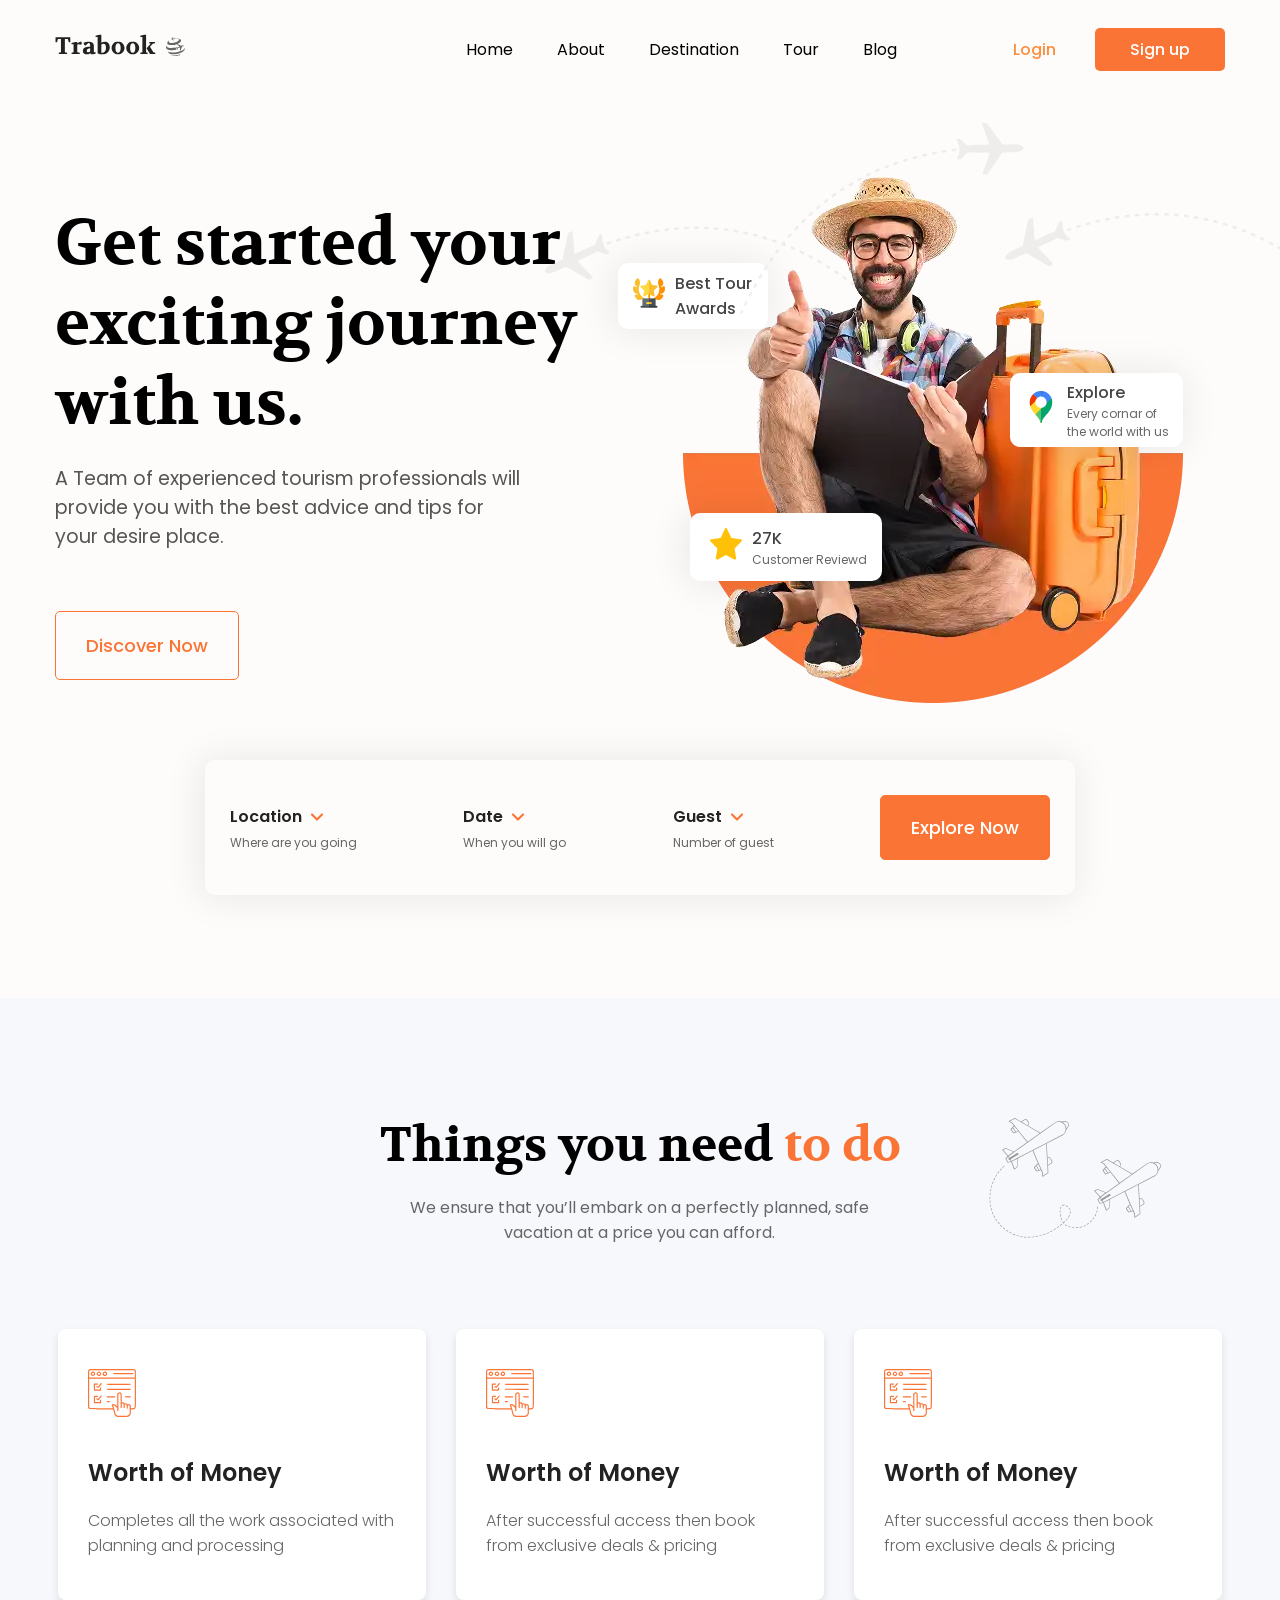
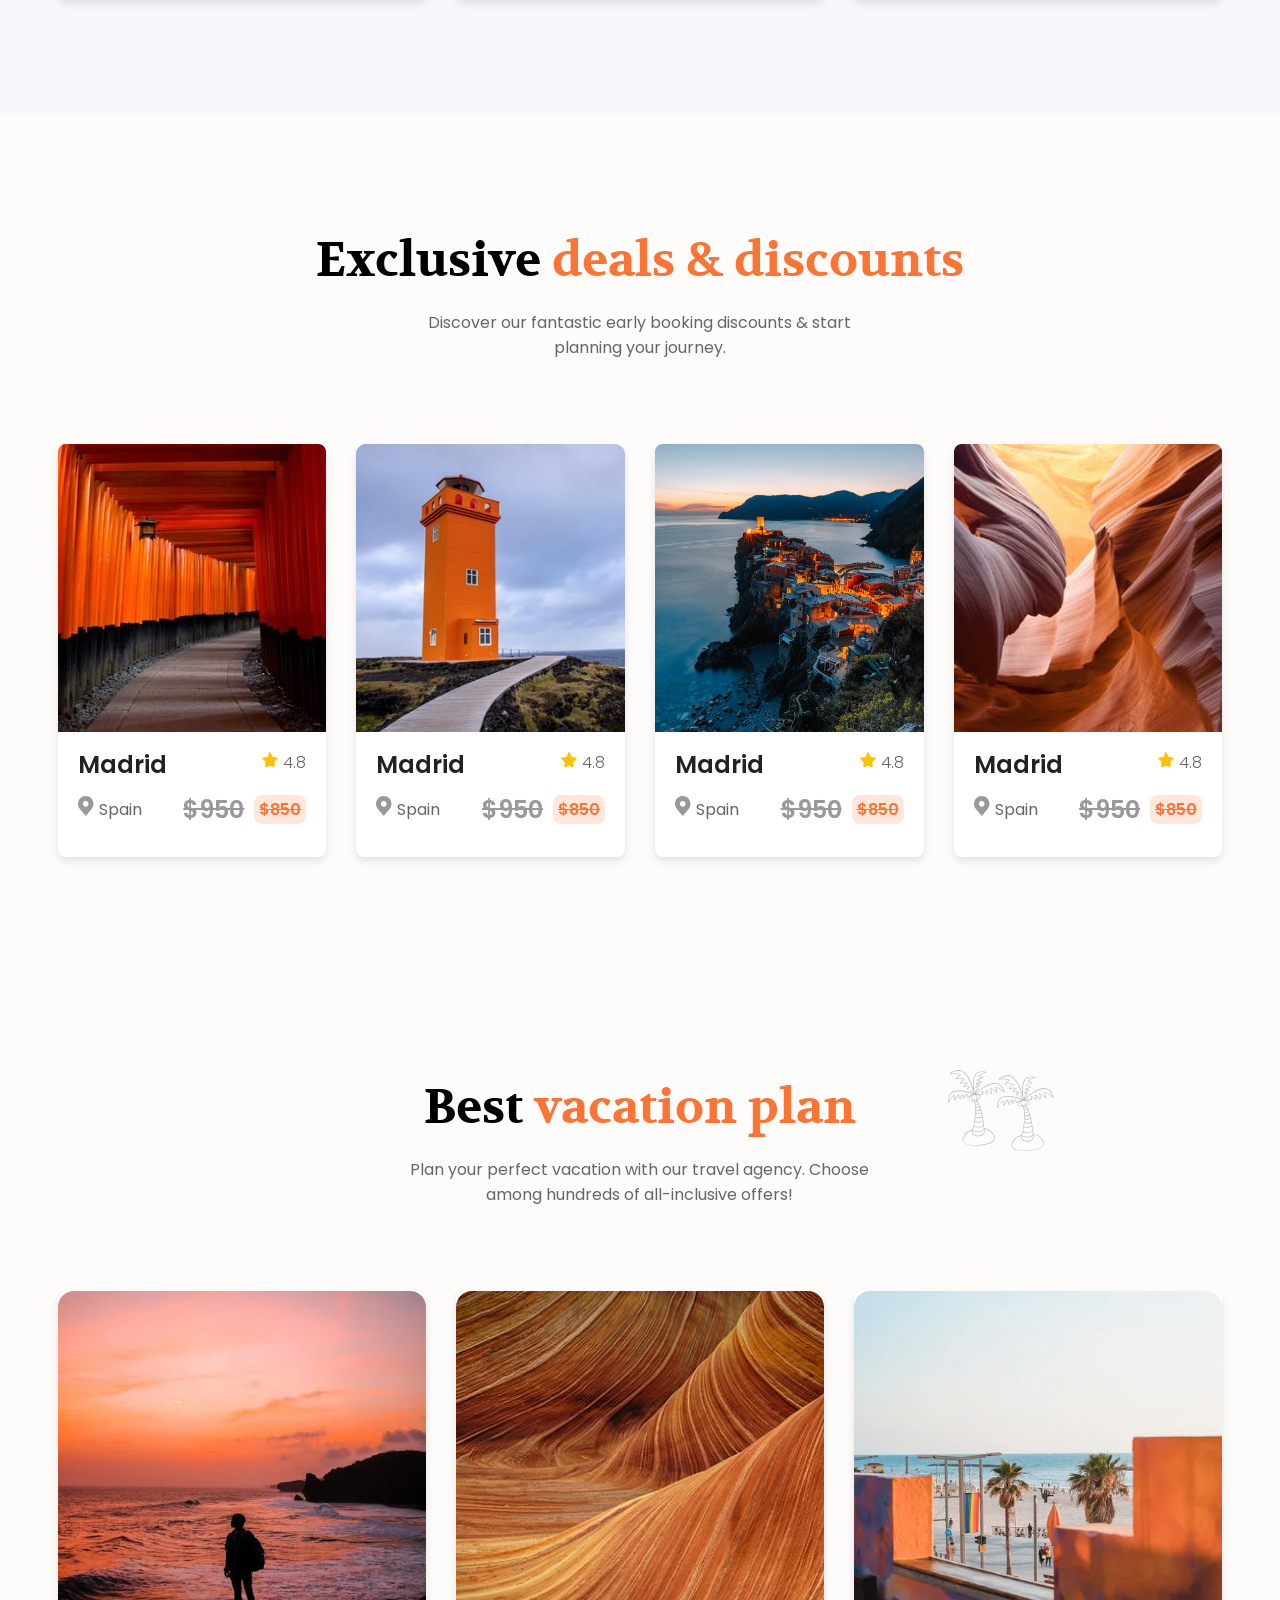
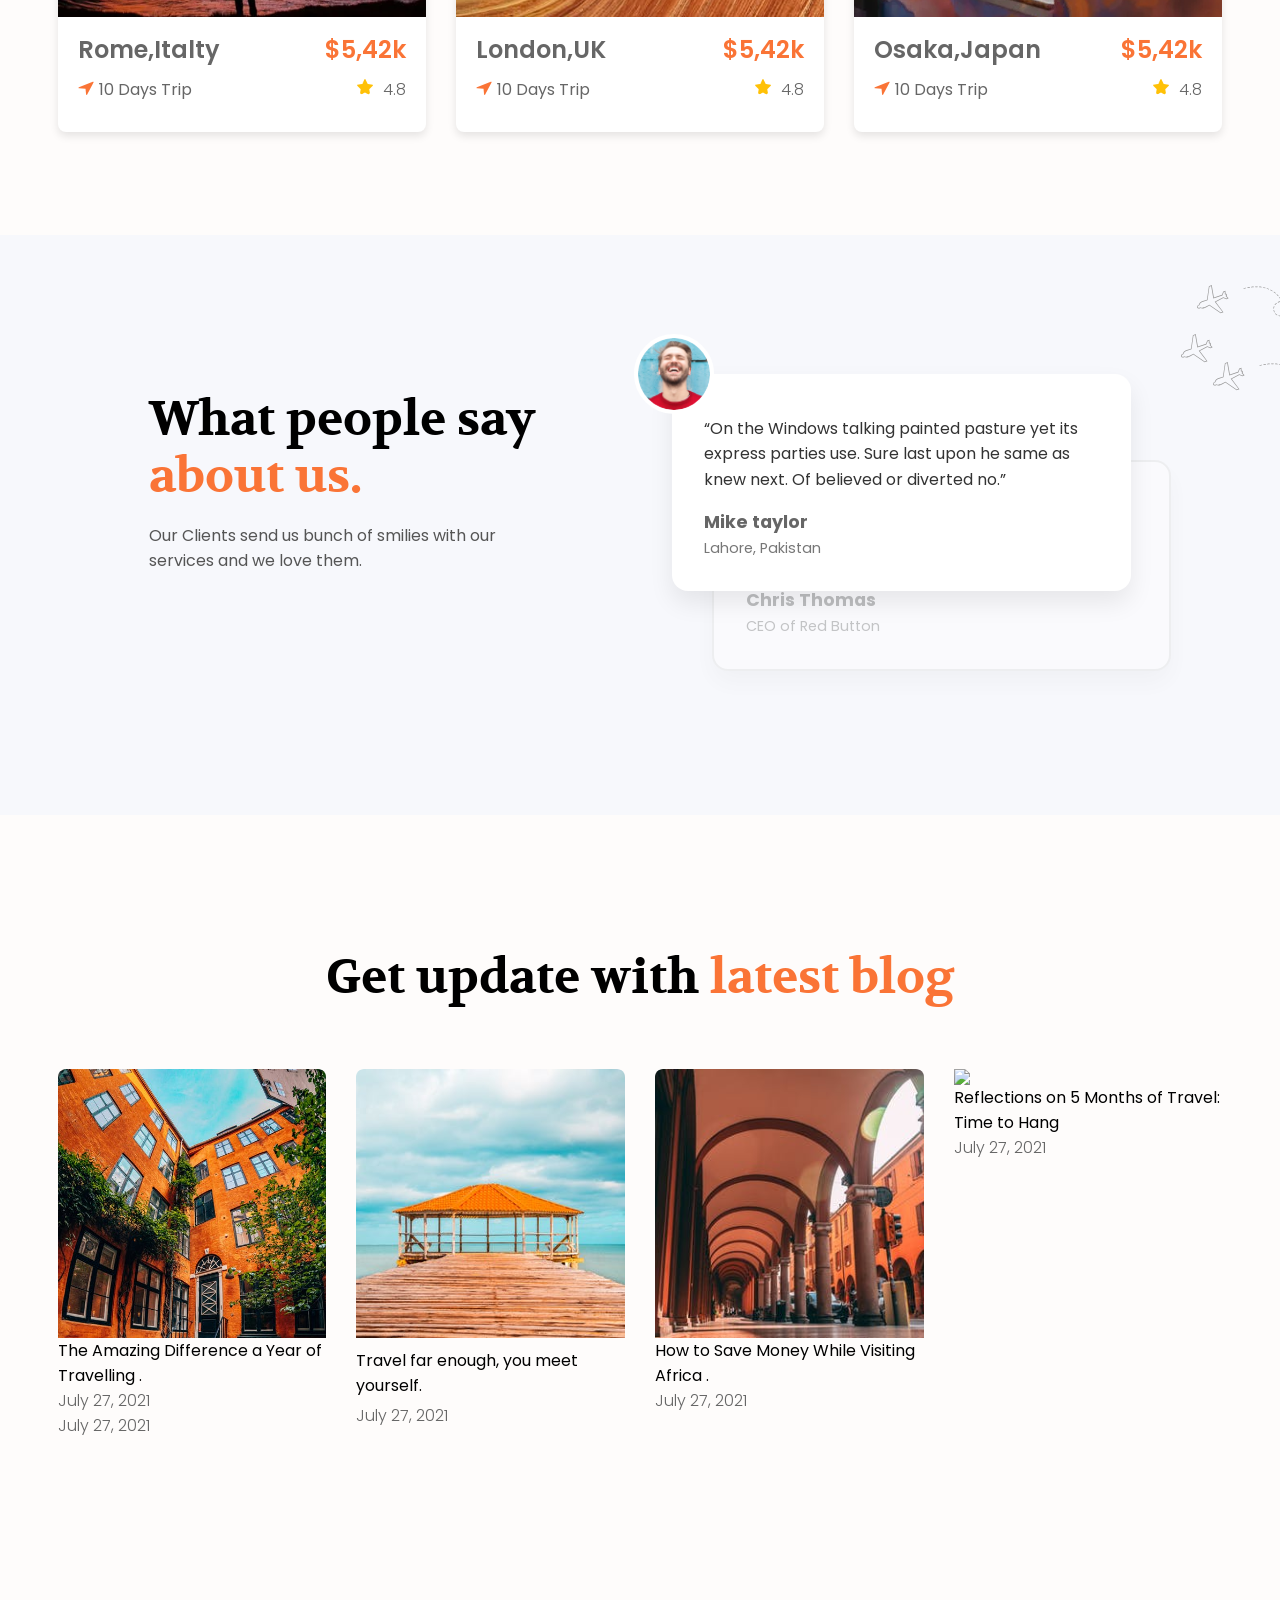
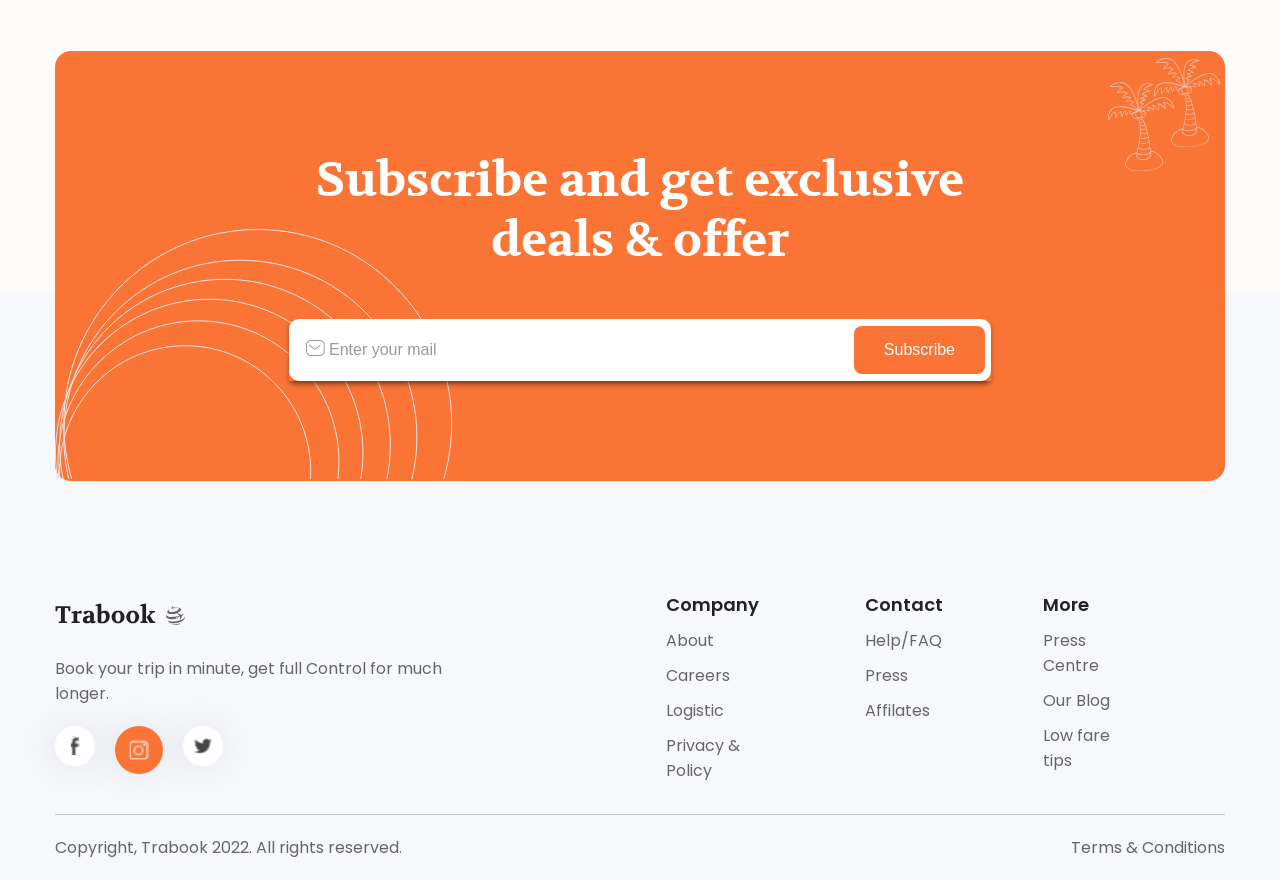
==== commit 60861e64: "Second correction" ====
--- a/index.html
+++ b/index.html
@@ -1,400 +1,396 @@
 <!DOCTYPE html>
 <html lang="en">
-  <head>
-    <meta charset="UTF-8" />
-    <meta name="viewport" content="width=device-width, initial-scale=1.0, maximum-scale=1.0, user-scalable=no, viewport-fit=cover" />
-    <!-- <meta name="viewport" content="width=device-width, initial-scale=1.0"> -->
-    <title>GuviHtmlCss-Projects</title>
-    <link rel="styleSheet" href="./style.css" />
-    <link rel="styleSheet" href="./media.css" />
-  </head>
-
-  <body>
-
-<!-- header section -->
-    <div class="wrapperOut">
-      <div class="wrapperIn mt-0">
-        <header>
-          <div class="logo">
-              <h2>
-                <a href=""><img src="./asset/Logo.svg" /></a>
-              </h2>
-          </div>
-            <div>
-              <input type="checkbox" id="menu-toggle" />
-            <label for="menu-toggle" class="menu-icon">
-              <span></span>
-              <span></span>
-              <span></span>
-            </label>
-                  <nav>
-                    <a href="#">Home</a>
-                    <a href="#">About</a>
-                    <a href="#">Destination</a>
-                    <a href="#">Tour</a>
-                    <a href="#">Blog</a>
-                  </nav>
-             <div class="sign">
-                    <a href="">Login</a>
-                    <a href="">Sign up</a>
-             </div>
-            </div>
-        </header>
-
-        <!-- hero Section -->
-        <div class="hero-2col">
-            <span class="bgs bgs1 "></span>
-            <div class="hero-text">
-              <h1>Get started your exciting journey with us.</h1>
-              <p>
-                A Team of experienced tourism professionals will provide you
-                with the best advice and tips for your desire place.
-              </p>
-              <a href="#contact" class="cta-button">Discover Now</a>
-            </div>
-             <div class="hero-image">
+
+<head>
+  <meta charset="UTF-8" />
+  <meta name="viewport"
+    content="width=device-width, initial-scale=1.0, maximum-scale=1.0, user-scalable=no, viewport-fit=cover" />
+  <!-- <meta name="viewport" content="width=device-width, initial-scale=1.0"> -->
+  <title>GuviHtmlCss-Projects</title>
+  <link rel="styleSheet" href="./style.css" />
+  <link rel="styleSheet" href="./media.css" />
+</head>
+
+<body>
+
+  <!-- header section -->
+  <div class="wrapperOut">
+    <div class="wrapperIn mt-0">
+
+      <header>
+
+        <!-- Logo -->
+        <div class="logo">
+          <h2>
+            <a href="#"><img src="./asset/Logo.svg" alt="Logo" /></a>
+          </h2>
+        </div>
+
+        <div>
+          <input type="checkbox" id="menu-toggle" />
+          <label for="menu-toggle" class="menu-icon">
+            <span></span>
+            <span></span>
+            <span></span>
+          </label>
+          <nav class="nav-links">
+            <a href="#">Home</a>
+            <a href="#">About</a>
+            <a href="#">Destination</a>
+            <a href="#">Tour</a>
+            <a href="#">Blog</a>
+          </nav>
+          <div class="sign">
+            <a href="">Login</a>
+            <a href="">Sign up</a>
+          </div>
+        </div>
+
+      </header>
+      <!-- hero Section -->
+      <div class="hero-2col">
+        <span class="bgs bgs1 "></span>
+        <div class="hero-text">
+          <h1>Get started your exciting journey with us.</h1>
+          <p>
+            A Team of experienced tourism professionals will provide you
+            with the best advice and tips for your desire place.
+          </p>
+          <a href="#contact" class="cta-button">Discover Now</a>
+        </div>
+        <div class="hero-image">
+          <div>
+            <span><img src="./asset/awards.png"></span>
+            <span>Best Tour Awards</span>
+          </div>
+          <div>
+            <span><img src="./asset/maps.png"></span>
+            <span>Explore<p>Every cornar of the world with us </p></span>
+          </div>
+          <div>
+            <span><img src="./asset/rating.png"></span>
+            <span>27K <p>Customer Reviewd</p></span>
+          </div>
+          <img src="./asset/tumpsup.webp" alt="Hero Image">
+        </div>
+      </div>
+      <div class="booking-4col">
+        <div class="booking-4col-content">
+          <div>
+            <b>Location <i></i></b>
+            <p>Where are you going</p>
+          </div>
+          <div>
+            <b>Date <i></i></b>
+            <p>When you will go</p>
+          </div>
+          <div>
+            <b>Guest <i></i></b>
+            <p>Number of guest</p>
+          </div>
+          <a href="#book">Explore Now</a>
+        </div>
+      </div>
+    </div>
+  </div>
+  </div>
+
+  <!-- Things you need -->
+  <div class="wrapperOut grey">
+    <div class="wrapperIn g_pad">
+      <span class="bgs bgs2 "></span>
+      <div class="text-container">
+        <b>Things you need <span>to do</span></b>
+        <p>
+          We ensure that you’ll embark on a perfectly planned, safe vacation
+          at a price you can afford.
+        </p>
+      </div>
+      <div class="card-container contain_wrap">
+        <div class="card card_pads shadows">
+          <i class="cardi"><img src="./asset/signup.svg"></i>
+          <b>Worth of Money</b>
+          <p class="p_txt">
+            Completes all the work associated with planning and processing
+          </p>
+        </div>
+
+        <div class="card card_pads shadows">
+          <i class="cardi"><img src="./asset/signup.svg"></i>
+          <b>Worth of Money</b>
+          <p class="p_txt">
+            After successful access then book from exclusive deals & pricing
+          </p>
+        </div>
+
+        <div class="card card_pads shadows">
+          <i class="cardi"><img src="./asset/signup.svg"></i>
+          <b>Worth of Money</b>
+          <p class="p_txt">
+            After successful access then book from exclusive deals & pricing
+          </p>
+        </div>
+      </div>
+    </div>
+  </div>
+  <!--   <b>Exclusive <span>deals & discounts</span></b> -->
+  <div class="wrapperOut disnon">
+    <div class="wrapperIn g_pad">
+      <div class="text-container">
+        <b>Exclusive <span>deals & discounts</span></b>
+        <p class="">
+          Discover our fantastic early booking discounts & start planning your
+          journey.
+        </p>
+      </div>
+      <div class="slider-container">
+        <div class="slider-track " id="sliderTrack">
+          <div class="card-container cards-containers">
+
+            <div class="card shadows ">
+              <img src="./asset/r1-1.svg" />
+              <div class="exclus_txtwrap">
+                <div>
+                  <span class="h_txt">Madrid</span><span class="p"><i><img src="./asset/ratingStart.png" /></i>
+                    4.8</span>
+                </div>
+                <div>
+                  <div>
+                    <i><img src="./asset/location.svg" /></i>Spain
+                  </div>
+                  <div class="cost"><span>$950</span><span>$850</span></div>
+                </div>
+              </div>
+            </div>
+
+            <div class="card shadows">
+              <img src="./asset/r1-2.svg" />
+              <div class="exclus_txtwrap">
+                <div>
+                  <span class="h_txt">Madrid</span>
+                  <span class="p"><i><img src="./asset/ratingStart.png" /></i> 4.8</span>
+                </div>
+                <div>
+                  <div>
+                    <i><img src="./asset/location.svg" /></i>Spain
+                  </div>
+                  <div class="cost"><span>$950</span><span>$850</span></div>
+                </div>
+              </div>
+            </div>
+
+            <div class="card shadows">
+              <img src="./asset/r1-3.svg" />
+              <div class="exclus_txtwrap">
+                <div>
+                  <span class="h_txt">Madrid</span> <span class="p"><i><img src="./asset/ratingStart.png" /></i>
+                    4.8</span>
+
+                </div>
+                <div>
+                  <div>
+                    <i><img src="./asset/location.svg" /></i>Spain
+                  </div>
+                  <div class="cost"><span>$950</span><span>$850</span></div>
+                </div>
+              </div>
+            </div>
+
+            <div class="card shadows">
+              <img src="./asset/r1-4.svg" />
+              <div class="exclus_txtwrap">
+                <div>
+                  <span class="h_txt">Madrid</span>
+                  <span class="p"><i><img src="./asset/ratingStart.png" /></i> 4.8</span>
+                </div>
+                <div>
+                  <div>
+                    <i><img src="./asset/location.svg" /></i>Spain
+                  </div>
+                  <div class="cost"><span>$950</span><span>$850</span></div>
+                </div>
+              </div>
+            </div>
+
+          </div>
+        </div>
+      </div>
+    </div>
+  </div>
+  <!-- <b>Best <span>vacation plan</span></b> -->
+
+  <div class="wrapperOut py-12 disnon">
+    <div class="wrapperIn mt-11 ">
+      <span class="bgs bgs3 "></span>
+      <div class="text-container">
+        <b>Best <span>vacation plan</span></b>
+        <p>
+          Plan your perfect vacation with our travel agency. Choose among
+          hundreds of all-inclusive offers!
+        </p>
+
+      </div>
+      <div class="slider-container">
+        <div class="slider-track " id="sliderTrack">
+          <div class="card-container  cards-containers">
+            <div class="card shadows">
+              <img src="./asset/r2-1.svg" />
+              <div class="exclus_txtwrap">
+                <div class="h_txt">
+                  <span>Rome,Italty</span><span class="p_txt">$5,42k</span>
+                </div>
+                <div>
+                  <div>
+                    <i><img src="./asset/upNavigation.svg" /></i>10 Days Trip
+                  </div>
+                  <span class="p"><i><img src="./asset/ratingStart.png" /></i> 4.8</span>
+                </div>
+              </div>
+            </div>
+
+            <div class="card shadows">
+              <img src="./asset/r2-2.svg" />
+              <div class="exclus_txtwrap">
+                <div class="h_txt">
+                  <span>London,UK</span><span class="p_txt">$5,42k</span>
+                </div>
+                <div>
+                  <div>
+                    <i><img src="./asset/upNavigation.svg" /></i>10 Days Trip
+                  </div>
+                  <span class="p"><i><img src="./asset/ratingStart.png" /></i> 4.8</span>
+                </div>
+              </div>
+            </div>
+
+            <div class="card shadows">
+              <img src="./asset/r2-3.svg" />
+              <div class="exclus_txtwrap">
+                <div class="h_txt">
+                  <span>Osaka,Japan</span><span class="p_txt">$5,42k</span>
+                </div>
+                <div>
+                  <div>
+                    <i><img src="./asset/upNavigation.svg" /></i>10 Days Trip
+                  </div>
+                  <span class="p"><i><img src="./asset/ratingStart.png" /></i> 4.8</span>
+                </div>
+              </div>
+            </div>
+          </div>
+        </div>
+      </div>
+    </div>
+  </div>
+  <!--  <b>What people say <span>about Us.</span></b> -->
+  <div class="wrapperOut grey  mt-21">
+    <div class="wrapperIn mt-24">
+      <span class="bgs bgs4 "></span>
+
+      <div class="testimonial-wrapper">
+        <!-- Left column -->
+        <div class="testimonial-left">
+          <h2>What people say <span>about us.</span></h2>
+          <p>Our Clients send us bunch of smilies with our services and we love them.</p>
+        </div>
+
+        <!-- Right column -->
+        <div class="testimonial-right">
+          <div class="testimonial-card behind-card">
+            <p class="quote">“On the Windows talking painted pasture yet its express parties use. Sure last upon he same
+              as knew next. Of believed or diverted no.”</p>
+            <p class="name">Chris Thomas</p>
+            <p class="location">CEO of Red Button</p>
+          </div>
+
+          <div class="testimonial-card main-card">
+
+            <div class="testimonial-content">
+              <div class="avatar">
+                <img src="./asset/avatar1.jpg" alt="User Avatar" />
+              </div>
+              <p class="quote">“On the Windows talking painted pasture yet its express parties use. Sure last upon he
+                same as knew next. Of believed or diverted no.”</p>
+              <p class="name">Mike taylor</p>
+              <p class="location">Lahore, Pakistan</p>
+            </div>
+          </div>
+        </div>
+      </div>
+
+    </div>
+  </div>
+  <!-- Get update with <span>latest blog -->
+  <div class="wrapperOut">
+    <div class="wrapperIn  mt-25">
+      <div class="text-container">
+        <b class="my-32">Get update with <span>latest blog</span></b>
+      </div>
+      <div class="slider-container">
+        <div class="slider-track " id="sliderTrack">
+          <div class="card-container cards-containers">
+            <div class="card noshadows">
+              <img src="./asset/r3-1.svg" />
               <div>
-                  <span><img src="./asset/awards.png"></span>
-                   <span>Best Tour Awards</span>
-              </div>
+                <span class="h_txt2">The Amazing Difference a Year of Travelling .</span>
+                  <p class="p_txt2">July 27, 2021 </p>
+              </div>
+              <p class="p_txt2">July 27, 2021 </p>
+            </div>
+            <div class="card noshadows">
+              <img src="./asset/r3-2.svg" />
+                <span class="h_txt2">Travel far enough, you meet yourself.</span>
+                 <p class="p_txt2">July 27, 2021 </p>
+            </div>
+            <div class="card noshadows">
+              <img src="./asset/r3-3.svg" />
               <div>
-                  <span><img src="./asset/maps.png"></span>
-                   <span>Explore<p>Every cornar of the world with us </p></span>
-              </div>
+                <span class="h_txt2">How to Save Money While Visiting Africa .</span>
+                <p class="p_txt2">July 27, 2021 </p>
+              </div>
+            </div>
+            <div class="card noshadows">
+              <img src="./asset/r3-4.svg" />
               <div>
-                  <span><img src="./asset/rating.png"></span>
-                   <span>27K <p>Customer Reviewd</p></span>
-              </div>
-              <img src="./asset/tumpsup.webp" alt="Hero Image">
-            </div>
-          </div>
-          <div class="booking-4col">
-            <div class="booking-4col-content">
-              <div>
-                <b>Location <i></i></b>
-                <p>Where are you going</p>
-              </div>
-              <div>
-                <b>Date <i></i></b>
-                <p>When you will go</p>
-              </div>
-              <div>
-                <b>Guest <i></i></b>
-                <p>Number of guest</p>
-              </div>
-              <a href="">Explore Now</a>
-            </div>
-          </div>
-        </div>
-      </div>
-    </div>
-    <!-- Things you need -->
-    <div class="wrapperOut grey">
-      <div class="wrapperIn g_pad">
-         <span class="bgs bgs2 "></span>
-        <div class="text-container">
-          <b>Things you need <span>to do</span></b>
-          <p>
-            We ensure that you’ll embark on a perfectly planned, safe vacation
-            at a price you can afford.
-          </p>
-        </div>
-        <div class="card-container">
-         <div class="card card_pads shadows">
-           <i class="cardi"><img src="./asset/signup.svg"></i>
-            <b>Worth of Money</b>
-            <p class="p_txt">
-             Completes all the work associated with planning and processing
-            </p>
-          </div>
-
-          <div class="card card_pads shadows">
-           <i class="cardi"><img src="./asset/signup.svg"></i>
-            <b>Worth of Money</b>
-            <p class="p_txt">
-              After successful access then book from exclusive deals & pricing
-            </p>
-          </div>
-
-        <div class="card card_pads shadows">
-           <i class="cardi"><img src="./asset/signup.svg"></i>
-            <b>Worth of Money</b>
-            <p class="p_txt">
-              After successful access then book from exclusive deals & pricing
-            </p>
-          </div>
-        </div>
-      </div>
-    </div>
-    <!--   <b>Exclusive <span>deals & discounts</span></b> -->
-    <div class="wrapperOut disnon">
-      <div class="wrapperIn g_pad">
-        <div class="text-container">
-          <b>Exclusive <span>deals & discounts</span></b>
-          <p class="">
-            Discover our fantastic early booking discounts & start planning your
-            journey.
-          </p>
-        </div>
-         <div class="image-slider">
-            <div class="slider-track " id="sliderTrack">
-        <div class="card-container cards-containers">
-          
-          <div class="card shadows">
-            <img src="./asset/Madrid.svg" />
-
-            <div class="exclus_txtwrap">
-              <div>
-                <span class="h_txt">Madrid</span
-                ><span class="p"><i><img src="./asset/ratingStart.png" /></i> 4.8</span>
-              </div>
-              <div>
-                <div>
-                  <i><img src="./asset/location.svg" /></i>Spain
-                </div>
-                <div class="cost"><span>$950</span><span>$850</span></div>
-              </div>
-            </div>
-          </div>
-
-          <div class="card shadows">
-            <img src="./asset/Firenze.svg" />
-            <div class="exclus_txtwrap">
-              <div>
-                <span class="h_txt">Madrid</span>
-                <span class="p"><i><img src="./asset/ratingStart.png" /></i> 4.8</span>
-              </div>
-              <div>
-                <div>
-                  <i><img src="./asset/location.svg" /></i>Spain
-                </div>
-                <div class="cost"><span>$950</span><span>$850</span></div>
-              </div>
-            </div>
-          </div>
-
-          <div class="card shadows">
-            <img src="./asset/Paris.svg" />
-            <div class="exclus_txtwrap">
-              <div>
-                <span class="h_txt">Madrid</span
-                > <span class="p"><i><img src="./asset/ratingStart.png" /></i> 4.8</span>
-               
-              </div>
-              <div>
-                <div>
-                  <i><img src="./asset/location.svg" /></i>Spain
-                </div>
-                <div class="cost"><span>$950</span><span>$850</span></div>
-              </div>
-            </div>
-          </div>
-
-          <div class="card shadows">
-            <img src="./asset/London.svg" />
-            <div class="exclus_txtwrap">
-              <div>
-                <span class="h_txt">Madrid</span>
-                <span class="p"><i><img src="./asset/ratingStart.png" /></i> 4.8</span
-                >
-              </div>
-              <div>
-                <div>
-                  <i><img src="./asset/location.svg" /></i>Spain
-                </div>
-                <div class="cost"><span>$950</span><span>$850</span></div>
-              </div>
-            </div>
-          </div>
-          
-        </div>
-      </div>
-       </div>
-        </div>
-    </div>
-    <!-- <b>Best <span>vacation plan</span></b> -->
-     
-    <div class="wrapperOut py-12 disnon">
-      <div class="wrapperIn mt-11 ">
-        <span class="bgs bgs3 "></span>
-        <div class="text-container">
-          <b>Best <span>vacation plan</span></b>
-          <p>
-            Plan your perfect vacation with our travel agency. Choose among
-            hundreds of all-inclusive offers!
-          </p>
-          
-        </div>
-        <div class="image-slider">
-            <div class="slider-track " id="sliderTrack">
-               <div class="card-container  cards-containers">
-                  <div class="card shadows">
-                    <img src="./asset/pic0.jpg" />
-                    <div class="exclus_txtwrap">
-                      <div class="h_txt">
-                        <span >Rome,Italty</span
-                        ><span class="p_txt">$5,42k</span
-                        >
-                      </div>
-                      <div>
-                        <div>
-                          <i><img src="./asset/upNavigation.svg" /></i>10 Days Trip
-                        </div>
-                        <span class="p"><i><img src="./asset/ratingStart.png" /></i> 4.8</span>
-                      </div>
-                    </div>
-                  </div>
-
-                  <div class="card shadows">
-                    <img src="./asset/pic0.jpg" />
-                    <div class="exclus_txtwrap">
-                      <div class="h_txt">
-                        <span >London,UK</span
-                        ><span class="p_txt">$5,42k</span
-                        >
-                      </div>
-                      <div>
-                        <div>
-                          <i><img src="./asset/upNavigation.svg" /></i>10 Days Trip
-                        </div>
-                        <span class="p"><i><img src="./asset/ratingStart.png" /></i> 4.8</span>
-                      </div>
-                    </div>
-                  </div>
-
-                  <div class="card shadows">
-                    <img src="./asset/pic0.jpg" />
-                    <div class="exclus_txtwrap">
-                      <div class="h_txt">
-                        <span >Osaka,Japan</span
-                        ><span class="p_txt">$5,42k</span
-                        >
-                      </div>
-                      <div>
-                        <div>
-                          <i><img src="./asset/upNavigation.svg" /></i>10 Days Trip
-                        </div>
-                        <span class="p"><i><img src="./asset/ratingStart.png" /></i> 4.8</span>
-                      </div>
-                    </div>
-                  </div>
-            </div>
-            </div>
-      </div>
-      
-        
-       
-      </div>
-    </div>
-<!--  <b>What people say <span>about Us.</span></b> -->
-    <div class="wrapperOut grey  mt-21">
-      <div class="wrapperIn mt-24">
-        <span class="bgs bgs4 "></span>
-
-            <div class="testimonial-wrapper">
-              <!-- Left column -->
-              <div class="testimonial-left">
-                <h2>What people say <span>about us.</span></h2>
-                <p>Our Clients send us bunch of smilies with our services and we love them.</p>
-              </div>
-
-              <!-- Right column -->
-              <div class="testimonial-right">
-                <div class="testimonial-card behind-card">
-                   <p class="quote">“On the Windows talking painted pasture yet its express parties use. Sure last upon he same as knew next. Of believed or diverted no.”</p>
-                  <p class="name">Chris Thomas</p>
-                  <p class="location">CEO of Red Button</p>
-                </div>
-
-                <div class="testimonial-card main-card">
-                  <div class="avatar">
-                    <img src="./asset/avatar1.jpg" alt="User Avatar" />
-                  </div>
-                  <div class="testimonial-content">
-                    <p class="quote">“On the Windows talking painted pasture yet its express parties use. Sure last upon he same as knew next. Of believed or diverted no.”</p>
-                    <p class="name">Mike taylor</p>
-                    <p class="location">Lahore, Pakistan</p>
-                  </div>
-                </div>
-              </div>
-            </div>
-
-        </div>
-    </div>
-    <!-- Get update with <span>latest blog -->
-    <div class="wrapperOut">
-      <div class="wrapperIn  mt-25">
-        <div class="text-container">
-          <b class="my-32">Get update with <span>latest blog</span></b>
-        </div>
-         <div class="image-slider">
-            <div class="slider-track " id="sliderTrack">
-        <div class="card-container cards-containers">
-          <div class="card">
-            <img src="./asset/Madrid.svg" />
-
-           <span class="h_txt3">Exciting Travel</span>
-            <p class="p_txt2">
-           July 27, 2021
-            </p>
-          </div>
-
-          <div class="card">
-            <img src="./asset/Firenze.svg" />
-             <span class="h_txt3">Exciting Travel</span>
-            <p class="p_txt2">
-           July 27, 2021
-            </p>
-          </div>
-
-          <div class="card">
-            <img src="./asset/Paris.svg" />
-             <span class="h_txt3">Exciting Travel</span>
-            <p class="p_txt2">
-           July 27, 2021
-            </p>
-          </div>
-
-          <div class="card">
-            <img src="./asset/London.svg" />
-             <span class="h_txt3">Exciting Travel</span>
-            <p class="p_txt2">
-           July 27, 2021
-            </p>
-          </div>
-        </div>
-      </div>
-    </div>
-    </div>
-    </div>
-    <!-- Fotter">
+                <span class="h_txt2">Reflections on 5 Months of Travel: Time to Hang</span>
+                 <p class="p_txt2">July 27, 2021 </p>
+              </div>
+            </div>
+          </div>
+        </div>
+      </div>
+    </div>
+  </div>
+  </div>
+  <!-- Fotter">
         <span></span>
         <span></span>
         <span></span>
     </div> -->
-    <div class="wrapperOut sub grey ">
-      <div class="wrapperIn">
-        <div class="post_wrap">
-          <span class="bgs bgs5 "></span>
-          <div class="post">
-              <div>Subscribe and get exclusive deals & offer</div>
-              <div><input type="text" value="Enter your mail"><i></i><button name="Subscribe" type="submit" value="Subscribe">Subscribe</button></div>
-               <span class="bgs bgs6 "></span>
-          </div>
-          
-          </div>
-         <footer>
+  <div class="wrapperOut sub grey ">
+    <div class="wrapperIn">
+      <div class="post_wrap">
+        <span class="bgs bgs5 "></span>
+        <div class="post">
+          <div>Subscribe and get exclusive deals & offer</div>
+          <div><input type="text" value="Enter your mail"><i></i><button name="Subscribe" type="submit"
+              value="Subscribe">Subscribe</button></div>
+          <span class="bgs bgs6 "></span>
+        </div>
+
+      </div>
+      <footer>
         <div class="l_wrap">
-            <div class="logo">
-              <h2>
-                <a href=""><img src="./asset/Logo.svg"></a>
-              </h2>
+          <div class="logo">
+            <h2>
+              <a href=""><img src="./asset/Logo.svg"></a>
+            </h2>
           </div>
           <p>Book your trip in minute, get full Control for much longer.</p>
           <div class="social">
-           <a href=""><img src="./asset/f.svg"></a>
-           <a href=""><img src="./asset/in.svg"></a>
-           <a href=""><img src="./asset/tw.svg"></a>
+            <a href=""><img src="./asset/f.svg"></a>
+            <a href=""><img src="./asset/in.svg"></a>
+            <a href=""><img src="./asset/tw.svg"></a>
           </div>
         </div>
         <div class="r_wrap">
@@ -405,40 +401,41 @@
             <li>Logistic</li>
             <li>Privacy & Policy</li>
           </ul>
-           <ul>
+          <ul>
             <li>Contact</li>
             <li>Help/FAQ</li>
             <li>Press</li>
             <li>Affilates</li>
           </ul>
-           <ul>
+          <ul>
             <li>More</li>
             <li>Press Centre</li>
             <li>Our Blog</li>
             <li>Low fare tips</li>
           </ul>
         </div>
-       </footer>
-       <div class="copywrite">
+      </footer>
+      <div class="copywrite">
         <span>Copyright, Trabook 2022. All rights reserved.</span>
         <span>Terms & Conditions</span>
-       </div>
-      </div>
-    </div>
+      </div>
+    </div>
+  </div>
   <!-- JavaScript at the bottom -->
-<script>
-  document.addEventListener("DOMContentLoaded", () => {
-    const scrollContainer = document.getElementById("scrollable");
-    const leftBtn = document.querySelector(".nav-button.left");
-    const rightBtn = document.querySelector(".nav-button.right");
-
-    if (scrollContainer && leftBtn && rightBtn) {
-      leftBtn.onclick = () => scrollContainer.scrollBy({ left: -300, behavior: "smooth" });
-      rightBtn.onclick = () => scrollContainer.scrollBy({ left: 300, behavior: "smooth" });
-    } else {
-      console.warn("Missing scroll container or buttons");
-    }
-  });
-</script>
-  </body>
-</html>
+  <script>
+    document.addEventListener("DOMContentLoaded", () => {
+      const scrollContainer = document.getElementById("scrollable");
+      const leftBtn = document.querySelector(".nav-button.left");
+      const rightBtn = document.querySelector(".nav-button.right");
+
+      if (scrollContainer && leftBtn && rightBtn) {
+        leftBtn.onclick = () => scrollContainer.scrollBy({ left: -300, behavior: "smooth" });
+        rightBtn.onclick = () => scrollContainer.scrollBy({ left: 300, behavior: "smooth" });
+      } else {
+        console.warn("Missing scroll container or buttons");
+      }
+    });
+  </script>
+</body>
+
+</html>
--- a/style.css
+++ b/style.css
@@ -225,7 +225,7 @@
     align-items: center;
     border-radius: 10px;
      font-size: 1rem;
-    font-weight: 600;
+    font-weight: 500;
     color: #444444;
     text-align: left;
     font-style: normal;
@@ -245,10 +245,11 @@
 .hero-image div:nth-child(2) span p, .hero-image div:nth-child(3) span p{
     font-size: 12px;
     color: #666666;
+    font-weight: 400;
 }
 
 .hero-image img {
-    width: 500px;
+    /* width: 500px; */
     height: auto;
     max-width: 500px;
     border-radius: 8px;
@@ -342,7 +343,7 @@
     border-radius: 10px;
     justify-content: space-between;
     gap: 20px;
-    width: 70%;
+    width: calc(100% - 300px)
 }
 
 .booking-4col-content div b {
@@ -465,16 +466,22 @@
 
 .exclus_txtwrap div:nth-child(1) i {
     object-fit: cover;
-    /* width: 13px;
-     height: 16px; */
+    width: 16px;
+    /* height: 13px; */
     margin-right: 5px;
 }
 
-.exclus_txtwrap div:nth-child(1), .exclus_txtwrap div:nth-child(2) {
+.exclus_txtwrap div:nth-child(1), .exclus_txtwrap div:nth-child(2){
     display: flex;
     align-items: center;
     justify-content: space-between;
-  
+    align-items: center;
+}
+.exclus_txtwrap div span:nth-child(1){
+    font-size: 1.5rem;
+}
+.exclus_txtwrap div:nth-child(1), .exclus_txtwrap div:nth-child(2){
+    color: #666666;
 }
 .exclus_txtwrap .p {
     display: block;
@@ -486,27 +493,23 @@
     display: flex;
 }
 .exclus_txtwrap .p i{margin-right: 10px};
+
 .exclus_txtwrap div:nth-child(1) i {
     object-fit: cover;
     width: 16px;
-    height: auto;
+    /* height: 13px; */
+
     margin-right: 5px;
 }
 
-.exclus_txtwrap div:nth-child(1), .exclus_txtwrap div:nth-child(2) {
-    display: flex;
-    align-items: center;
-    justify-content: space-between;
-      font-size: 16px;
-    color: #666666;
-}
+
 .h_txt{
   display: block;
     /* padding: 20px 0 35px 0; */
     font-size: 24px;
     font-weight: 600;
-        margin-top: 30px;
-    margin-bottom: 25px;
+    margin-top: 15px;
+    margin-bottom: 10px;
     color: #222222;
 
 }
@@ -536,50 +539,16 @@
 .sub{
     margin-top: 250px;
 }
-
-
-/* 
-.card-boxupbox {
-  display: flex;
-  justify-content: space-between;
-  gap: 10px;
-}
-.card-boxupbox div{
-    width: 50%;
-    border: 1px solid red;
-    
-}
-
-.card-boxupbox div:nth-child(1){
-    display: flex;
-    flex-direction: column;
-    padding: 30px 0;
-}
-.card-boxupbox div:nth-child(1){
-    display: flex;
-    flex-direction: column;
-    padding: 30px 0;
-}
-
-.card-boxupbox div:nth-child(2){
-   position: relative;
-    border: 1px solid rgb(123, 0, 255);
-}
-.card-boxupbox div .userfed{
-    border: 1px solid rgb(255, 0, 89);
-    position: absolute;
-}
-
-
-.boxupbox {
-    display: flex;
-    align-items: center;
-    justify-content: center;
-    padding: 30px;
-    width: 50%;
-    z-index: 0;
-    position: relative;
-    padding: calc(1rem + 2rem);
+.noshadows{
+    box-shadow: none;
+    background: none;
+}
+.noshadows .h_txt2{
+    margin-top: 10px;
+    margin-bottom: 5px;
+}
+.h_txt3{
+    margin: 10px 0;
 }
 
 
@@ -939,3 +908,6 @@
     color: #ffffff;
 }
 
+
+
+/*  */
--- a/media.css
+++ b/media.css
@@ -1,100 +1,435 @@
-
-
-@media only screen and (min-width: 200px) and (max-width: 766px)  {
-    .outer-wrap{
-        width: 100%;
-    }
-    .header-wrap, .content-wrap{
-        width: 100%;
-
-    }
-    
-    .contain .innercont{
-        width: 100%;
-    }
-    
-    .contain-left h1{
-        font-size: 34px;
-    }
-    .contain-left p {
-        font-size:16px;
-    }
-    main{
-        flex-direction: column;
-        margin: auto 10px;
-        width: 100%;
-    }
-
-    .contain-left {
-        flex-direction: column;
-        width: 100%;
-        align-items: center;
-    }
-    .imgdisp{
-        width: 100%;
-        object-fit: contain;
-        background-repeat: no-repeat;
-
-    }
-    .maps {
-        left: 270px;
-    }
-    .award {
-        top: 100px;
-        right: 0px;
-    }
-    .rating {
-        right: 0px;
-    }
-
-    .explore-warp{
-        width: 100%;
-        flex-direction: column;
-        align-items: center;
-  }
-
-    .explore-group {
-        width: 100%;
-        flex-direction: column;
-        height: auto;
-        align-items: center;
-        padding: 0 0 10px 0;
-        height: 25vh;
-  }
-  .explore-groupL{
-    width: 100%;
-  }
-  .ex-loc, .ex-Date, .ex-Guest {
+/* Responsive - 2 columns */
+@media (max-width: 900px) {
+
+  .sign {
+ order: 1;
+ margin-right: 20px;
+ margin-left: 0;
+}
+.sign a:nth-child(2){
+    margin-left: 5px;
+    padding: 10px 15px;
+}
+.sign a{
+    font-size: 12px;
+}
+header div:nth-child(2){
+display: flex;
+justify-content: space-between;
+align-items: center;
+}
+
+header{
+    margin: 0 10px;
+    padding: 20px 0;
+}
+.hero-text {
+    flex: 1 1 100%;
+    order: 2;
+    display: flex;
+    flex-direction: column;
     align-items: center;
     text-align: center;
+}
+.hero-image{
+    order: 1;
+    flex: 1 1 100%;
+}
+.hero-text h1{
     width: 100%;
-    
-  }
-  .explore-groupR a {
-   
-    width: 145px;
-    height: 50px;
-    font-size: 16px;
-  }
-  .ex-loc p, .ex-Date p, .ex-Guest p{
-    font-size: 14px;
-  }
-  .ex-loc::before {
-    left: 50px;
-    top: 15px;
-}
-.ex-Date::before {
-    left: 35px;
-    top: 15px;
-}
-.ex-Guest::before {
-    left: 40px;
-    top: 15px;
-}
-
-
-}
-  @media only screen and (min-width: 767px) and (max-width: 1920px)  {
-    
-}
-
+    font-size: 2.5rem;
+}
+
+.hero-text p{
+    font-size: 0.9rem;
+    width: 90%;
+}
+.cta-button{
+    margin-top: 0px;
+}
+  .card {
+    flex: 1 1 calc(50% - 20px);
+  }
+.card_pads {
+    padding: 20px;
+}
+.cardi {
+    width: 48px;
+    height: 48px;
+    margin-bottom: 5px;
+}
+.card b{
+    font-size: 1.5rem;
+    font-weight: 500;
+    margin-top: 10px;
+    margin-bottom: 8px;
+}
+.card p {
+    font-size: 0.9rem;
+}
+   .wrapperIn {
+    width: 100%;
+}
+  /* .card {
+    flex: 1 1 100%;
+  } */
+
+  .card-container{
+    flex-wrap: nowrap;
+  }
+  .contain_wrap{
+    flex-wrap: wrap;
+  }
+.booking-4col{
+    padding: 20px 0;
+    margin: 0;
+}
+.booking-4col-content{
+    width: calc(100% - 70px);
+    padding: 15px;
+    gap:10px;
+}
+.booking-4col-content div b{
+    font-size: 1rem;
+    font-weight: 600;
+}
+.booking-4col-content div p{
+    font-size: 0.8rem;
+     font-weight: 300;
+}
+.booking-4col-content a {
+
+    font-size: 1rem;
+    color: #ffffff;
+    padding: 15px;
+    text-wrap-mode: nowrap;
+}
+  .menu-icon {
+    display: flex;
+    order: 2;
+  }
+
+  nav.nav-links {
+    flex-direction: column;
+    width: 100%;
+    display: none;
+    margin-top: 1rem;
+  }
+
+  #menu-toggle:checked + .menu-icon + nav.nav-links {
+    display: flex;
+    position: absolute;
+        right: 0;
+        top: 60px;
+        background: #FEFCFB;
+        text-align: center;  
+        z-index: 2;
+        padding: 20px 0;
+  }
+  nav a {
+    font-weight: 500;
+}
+.mt-0 {
+    margin-bottom: 40px;
+}
+.g_pad {
+    padding: 50px 0;
+}
+.text-container{
+    margin-bottom: 0;
+}
+.text-container b{
+    font-size: 2.5rem; 
+}
+.text-container p{
+    width: 90%;
+    font-size: 0.9rem; 
+}
+
+/*  */
+
+.slider-container {
+    width: 100%;
+    overflow-x: auto;
+    scroll-snap-type: x mandatory;
+    scroll-behavior: smooth;
+    display: flex;
+    margin: 0 10px;
+}
+
+.slider-track {
+  display: flex;
+  gap: 10px;
+}
+
+.slide {
+  flex: 0 0 100%;
+  scroll-snap-align: start;
+}
+
+.slide img {
+  width: 100%;
+  height: auto;
+  display: block;
+  border-radius: 12px;
+}
+.card-container{
+    gap: 20px;
+    margin: 0 20px;
+}
+.exclus_txtwrap{
+    padding:0 10px 10px 10px;
+}
+.h_txt {
+    font-size: 1rem;
+    margin-top: 10px;
+    margin-bottom: 10px;
+}
+.exclus_txtwrap div:nth-child(1), .exclus_txtwrap div:nth-child(2){
+    font-size: 0.8rem;
+}
+.exclus_txtwrap div:nth-child(1) i {
+    width: 10px;
+    height: 13px;
+}
+.cost span:nth-child(1), .cost span:nth-child(2) {
+    font-size: 0.9rem;
+     margin-right: 2px;
+}
+.h_txt span:nth-child(2){
+    font-size: 1rem;
+}
+.mt-11 {
+    margin-top: 10px;
+}
+.mt-24 {
+    padding: 5px 0 50px;
+}
+.mt-25 {
+    padding: 10px 0 50px 0;
+}
+.testimonial-wrapper{
+    flex-direction: column;
+    padding: 2rem 4%;
+}
+.testimonial-left{
+        max-width: 100%;
+        text-align: center;
+}
+.behind-card{
+    display: none;
+}
+.avatar {
+    left: auto;
+}
+.testimonial-left p{
+    max-width: 100%;
+}
+.post_wrap{
+    display: flex;
+    justify-content: center;
+}
+.post{
+    padding: 20px 0;
+    margin: 0 auto;
+        width: 90%;
+}
+.post div:nth-child(1){
+    width: 90%;
+    padding-bottom: 1rem;
+}
+.post div:nth-child(2) {
+    width: 80%;
+}
+footer {
+    padding: 100px 0 0 0;
+    flex-direction: column;
+}
+footer .l_wrap {
+flex-direction: column;
+gap: 10px;
+padding: 0;
+text-align: center;
+}
+footer .r_wrap ul{
+    margin: 0;
+    width: 25%;
+}
+footer .r_wrap {
+    display: flex;
+    justify-content: center;
+    gap: 20px;
+    margin-top: 50px;
+    text-align: center;
+}
+.social{
+    justify-content: center;
+}
+footer .l_wrap .logo{
+    margin: 0 auto;
+}
+.bgs4{
+    right: -150px;
+}
+p > .p_txt2{
+    font-size: 0.8rem;
+}
+.bgs1{
+    width: 110%;
+    top: 0px;
+    left: -60px;
+}
+.hero-image div:nth-child(1){
+    top: 150px;
+    left: 150px;
+     width: 130px;
+    height: 56px;
+}
+.hero-image div:nth-child(2){
+left: 480px;
+width: 153px;
+    height: 64px;
+}
+.hero-image div:nth-child(3){
+    left: 310px;
+     width: 162px;
+    height: 58px;
+}
+.bgs2 {
+    width: 50%;
+    height: 131px;
+    top: 30px;
+    right: -170px;
+}
+.bgs3 {
+    width: 20%;
+    top: -20px;
+    right: 20px;
+
+}
+
+.hero-image div:nth-child(1), .hero-image div:nth-child(2), .hero-image div:nth-child(3) {
+    padding: 5px;
+    font-size: 0.9rem;
+}
+.hero-image div span img:nth-child(1) {
+    width: 26px;
+    margin-right: 5px;
+}
+}
+.dummy{
+    display: flex;
+    flex-direction: column;
+    text-align: left;
+}
+
+/* Responsive - 1 column */
+@media (max-width: 600px) {
+.sign a:nth-child(2){
+    margin-left: 5px;
+    padding: 5px ;
+}
+    .booking-4col-content{
+    width: calc(100% - 70px);
+    padding: 15px;
+    gap:5px;
+}
+   .booking-4col-content div b{
+    font-size: 0.8rem;
+    font-weight: 500;
+}
+.booking-4col-content div p{
+    font-size: 0.6rem;
+}
+.booking-4col-content a {
+
+    font-size: 0.8rem;
+    color: #ffffff;
+    padding: 10px 15px;
+
+}
+.card-container{
+    gap: 10px;
+    margin: 0 10px;
+}
+
+.card_pads {
+    padding: 20px 10px;
+    align-items: center;
+    text-align: center;
+}
+.cardi {
+    width: 4rem;
+    height: 4rem;
+    margin-bottom: 5px;
+}
+.card b{
+    font-size: 1.5rem;
+    font-weight: 500;
+    margin-top: 10px;
+    margin-bottom: 8px;
+}
+.card p {
+    font-size: 0.9rem;
+}
+
+
+
+
+.hero-image div:nth-child(1){
+    top: 150px;
+    left: 28px;
+}
+.hero-image div:nth-child(2){
+left: 310px;
+}
+.hero-image div:nth-child(3){
+    left: 120px;
+}
+.bgs2 {
+    width: 50%;
+    height: 131px;
+    top: 30px;
+    right: -10px;
+}
+.bgs3 {
+    width: 30%;
+    top: -20px;
+    right: 20px;
+
+}
+.bgs5{
+    display: none;
+}
+   .post div:nth-child(1) {
+        font-size: 2.5rem;
+   }
+   .bgs6{
+    opacity: 0.5;
+   }
+   .copywrite{
+    font-size: 0.8rem;
+    margin: 0 20px;
+   }
+.hero-image div:nth-child(1) {
+    width: 130px;
+    height: 56px;
+}
+.hero-image div:nth-child(2) {
+    width: 153px;
+    height: 64px;
+}
+.hero-image div:nth-child(3) {
+    width: 162px;
+    height: 58px;
+}
+.hero-image div:nth-child(1), .hero-image div:nth-child(2), .hero-image div:nth-child(3) {
+    padding: 5px;
+    font-size: 0.8rem;
+}
+.hero-image div span img:nth-child(1) {
+    width: 22px;
+    margin-right: 5px;
+}
+
+}
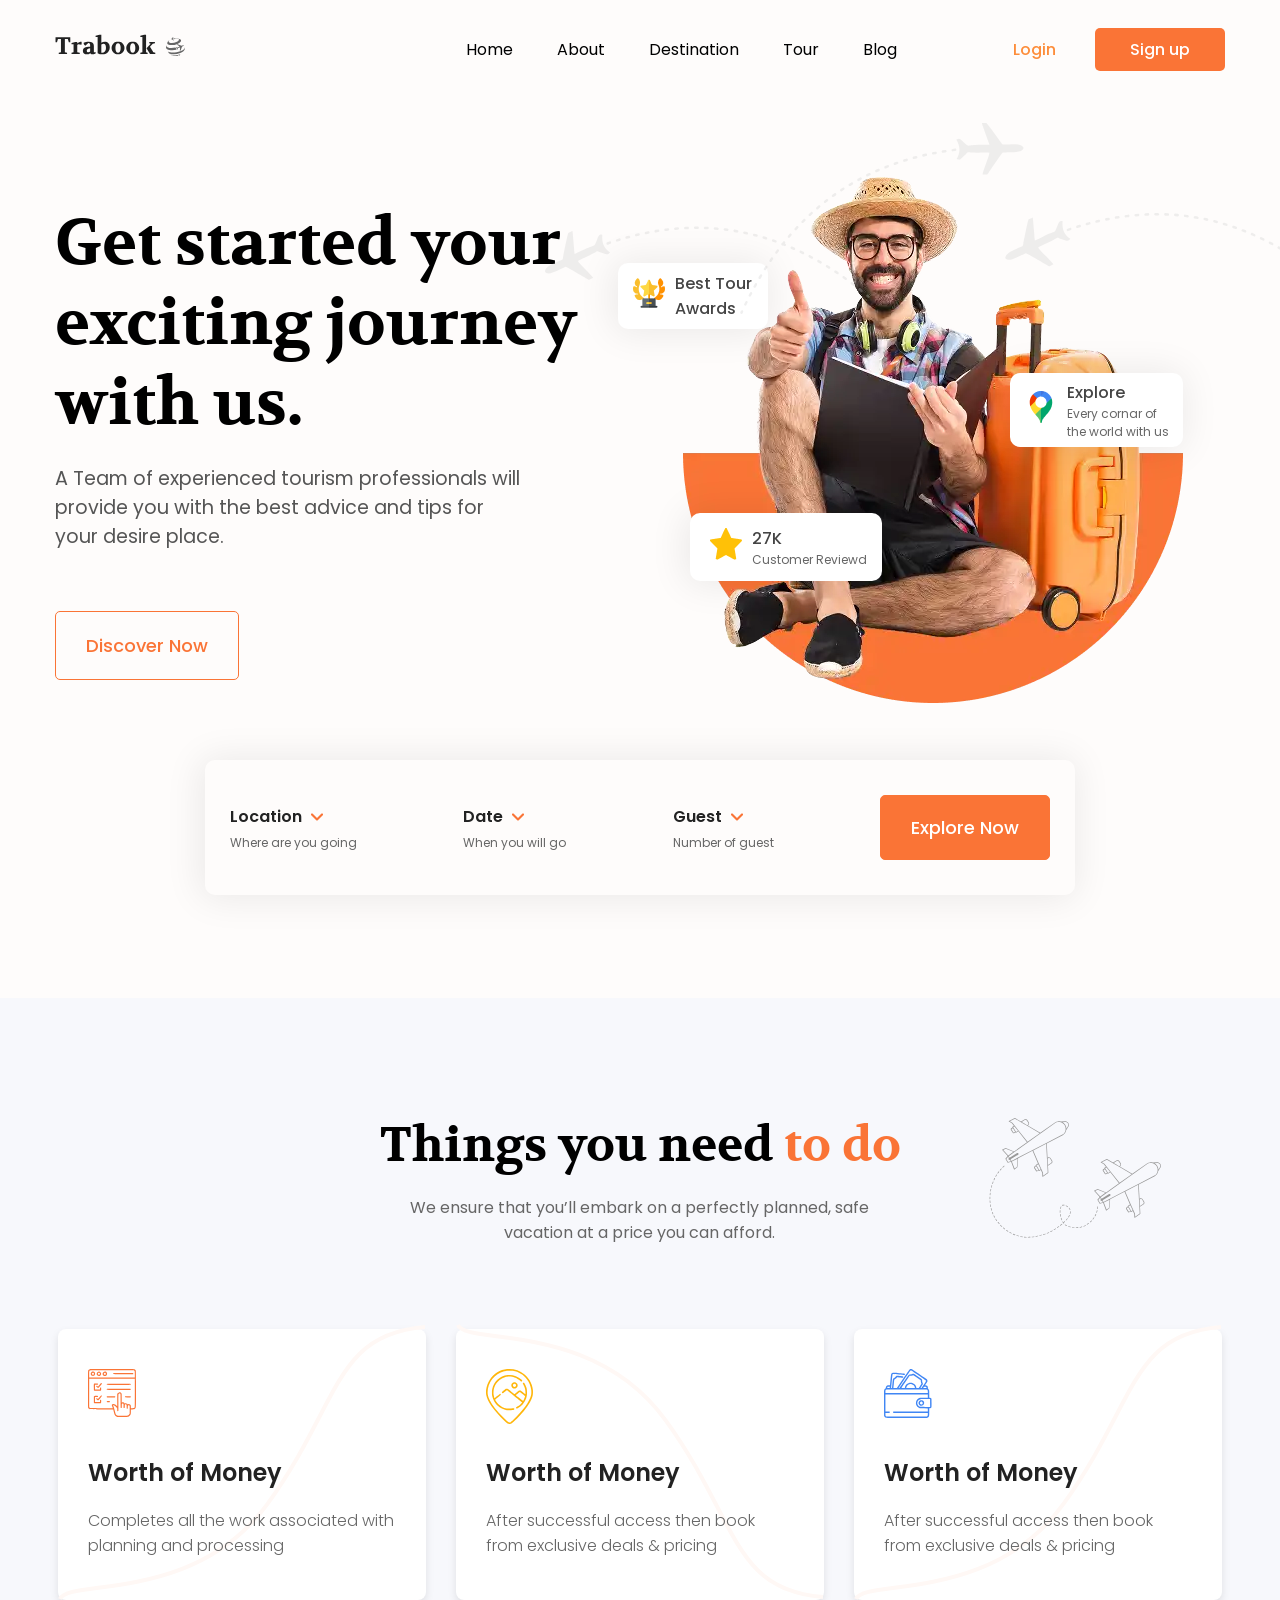
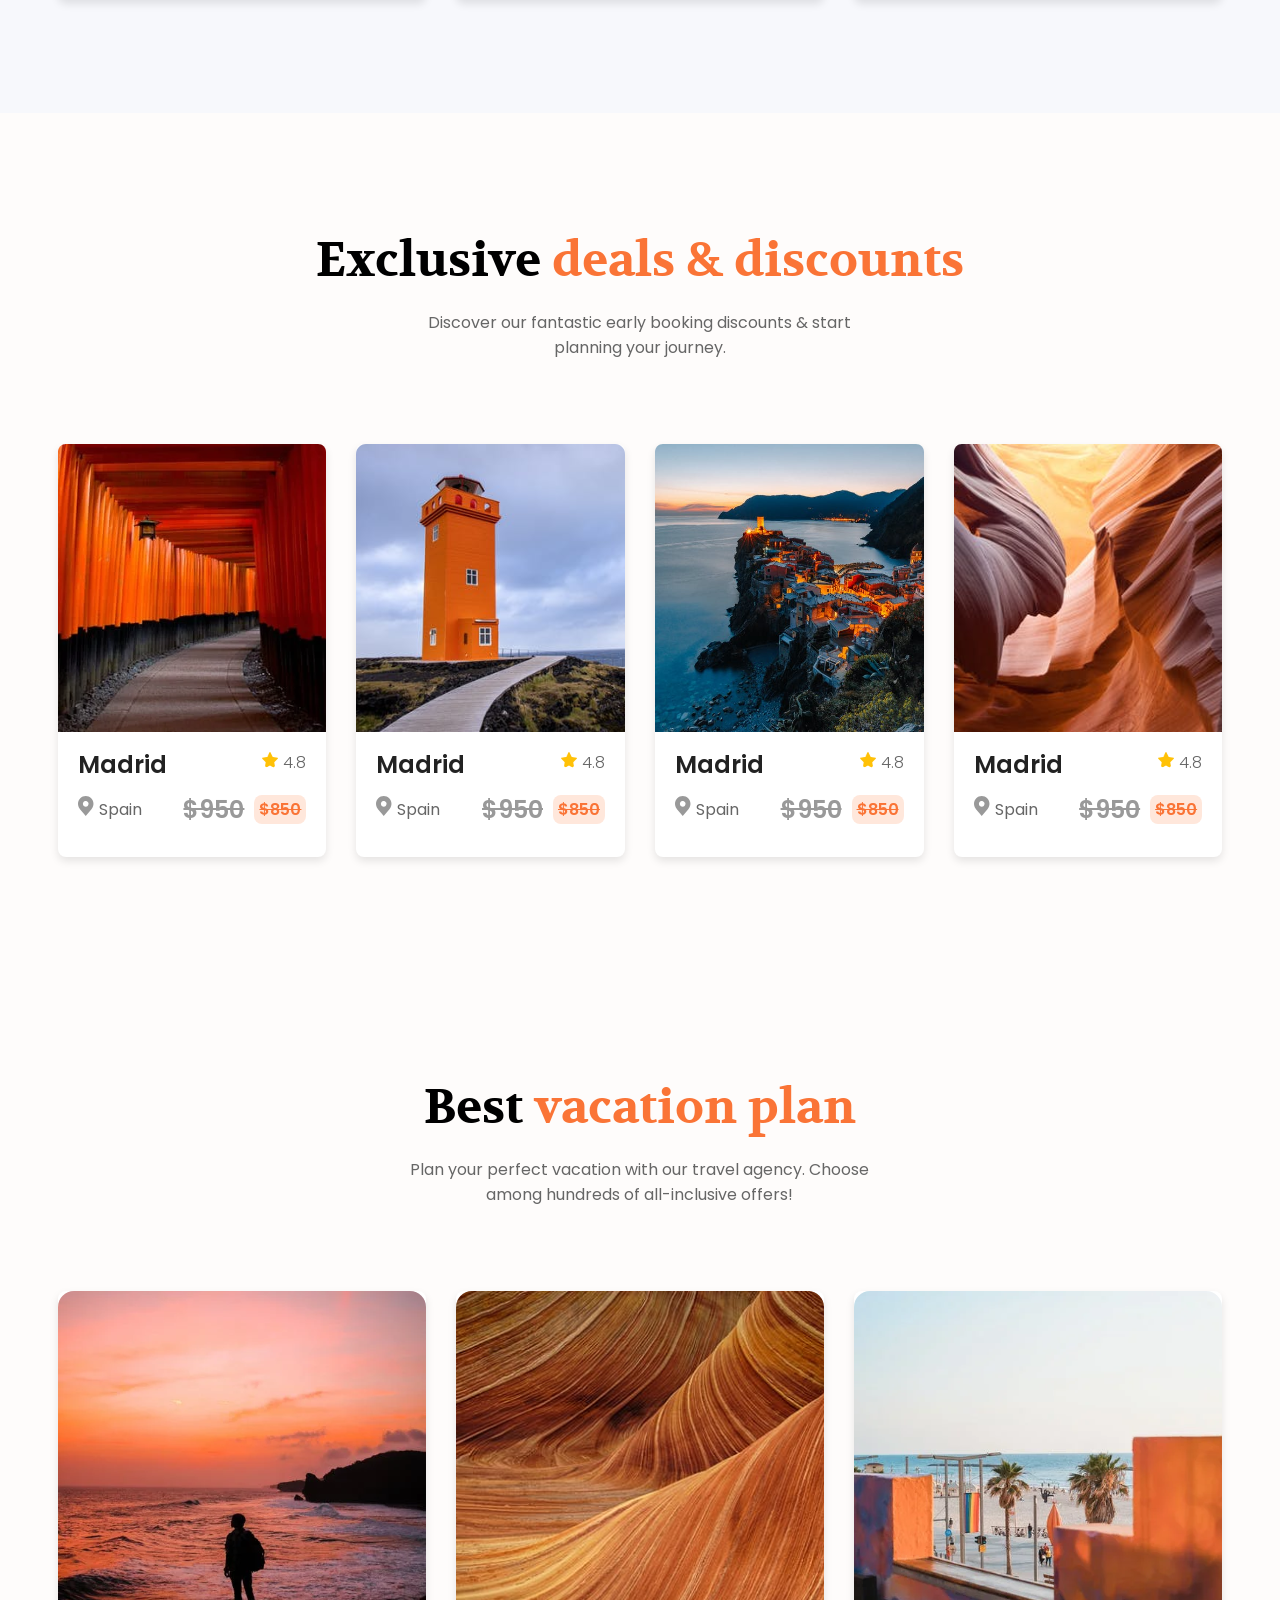
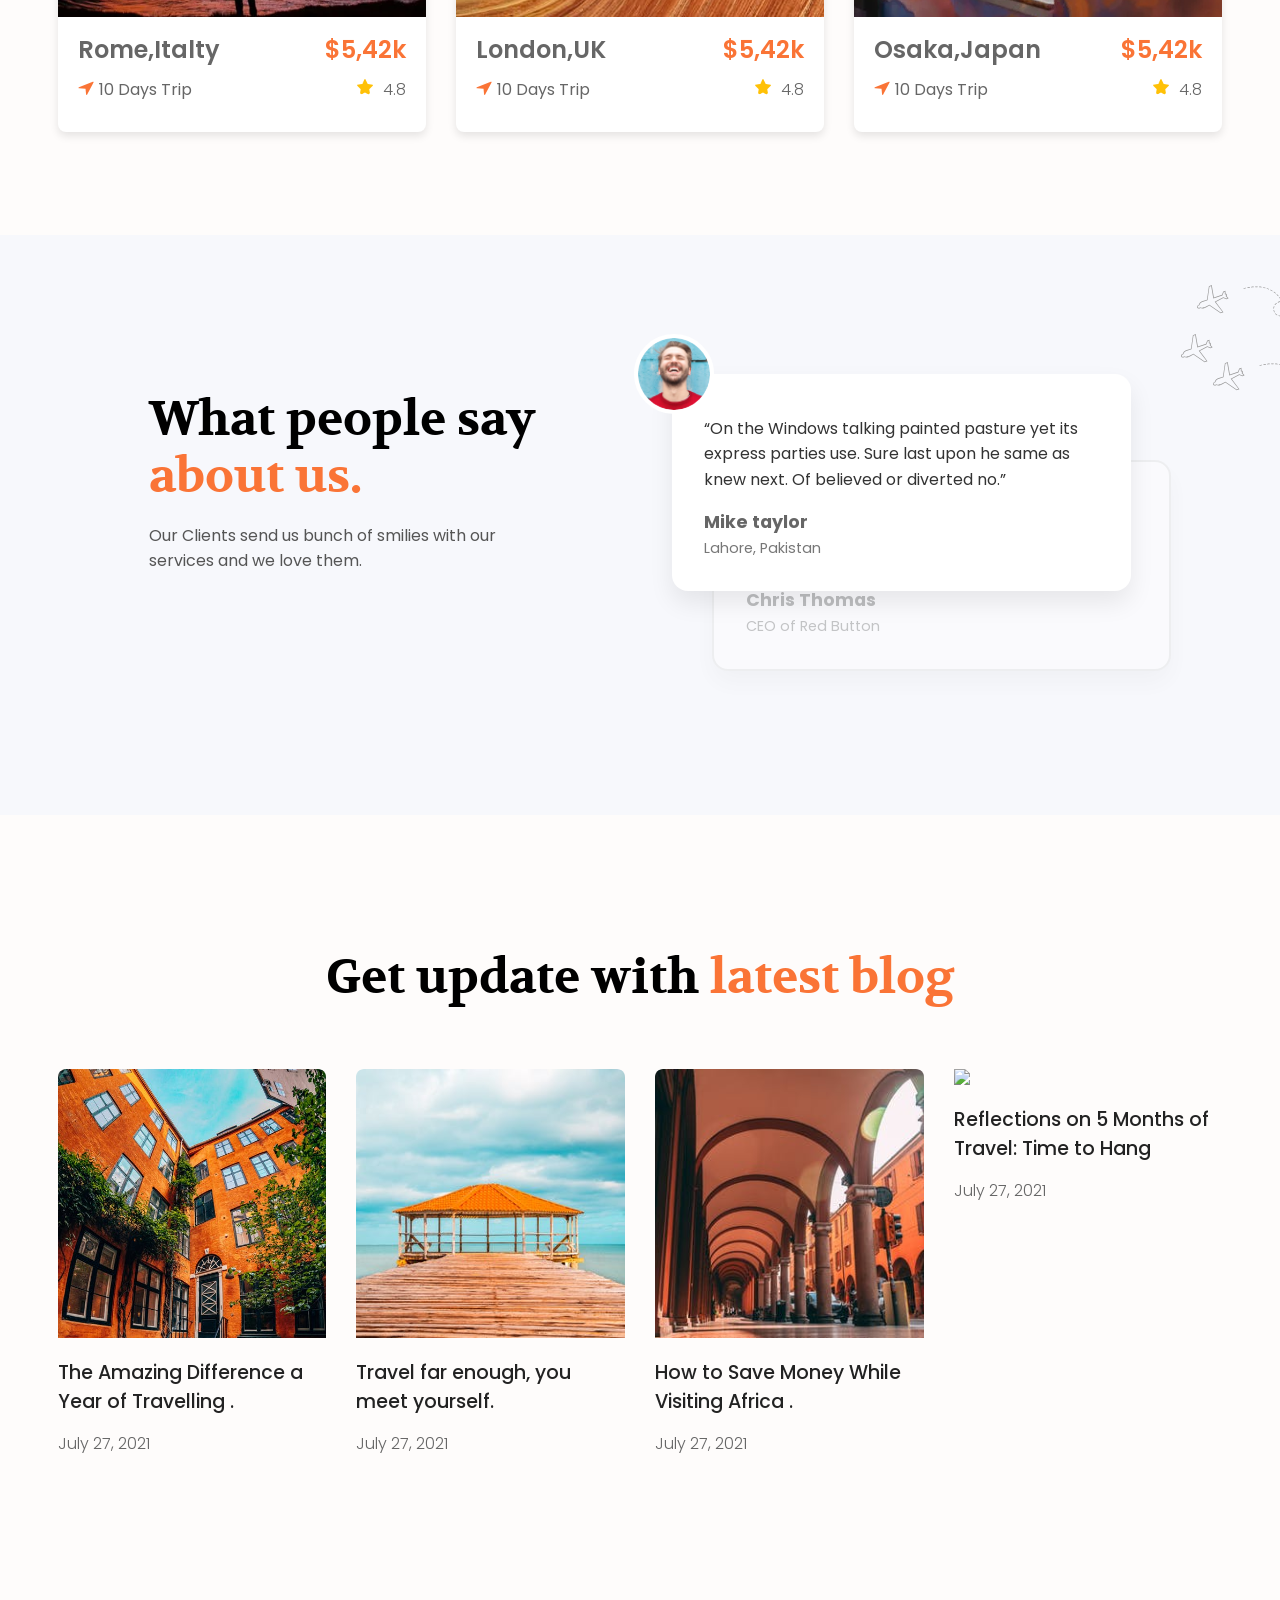
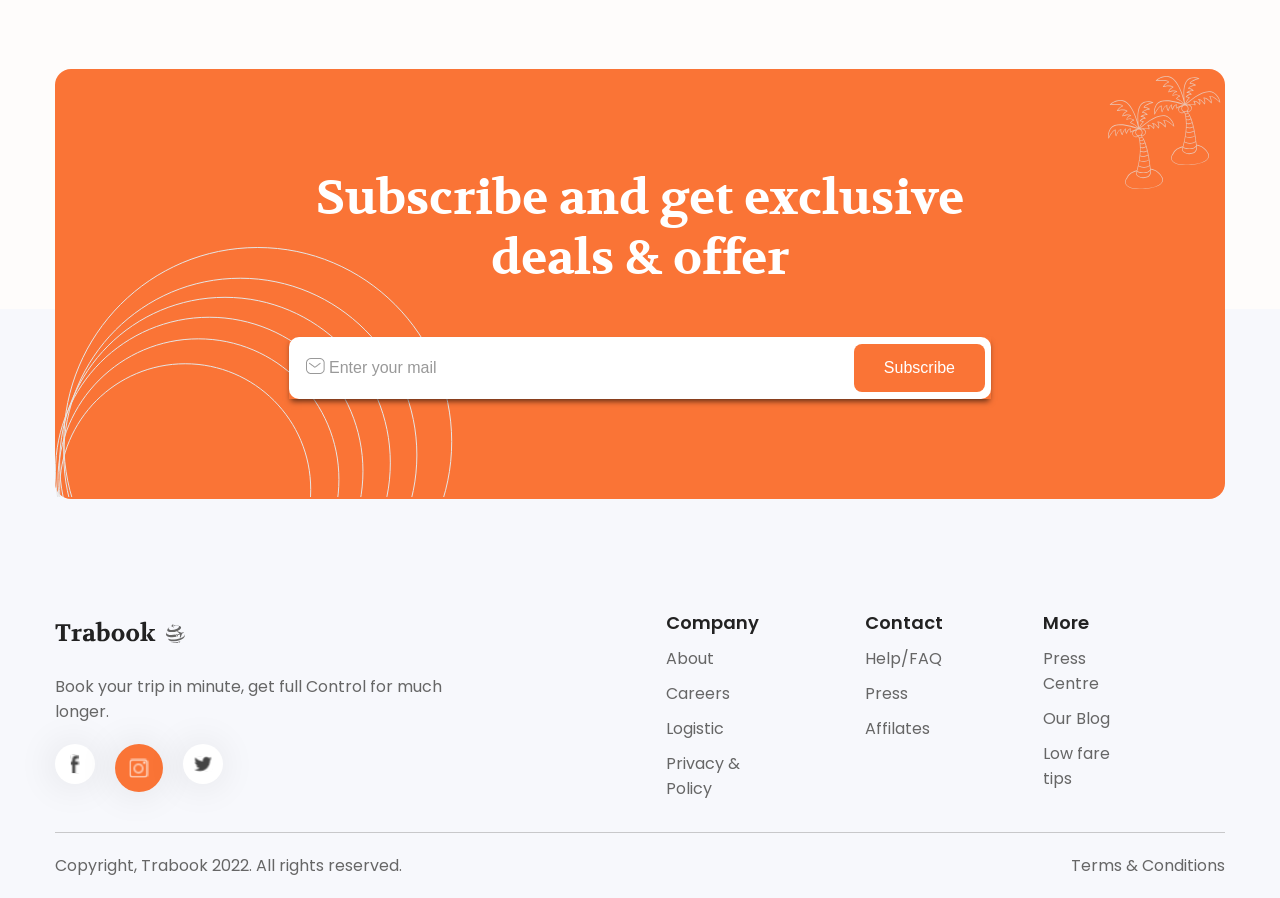
==== commit b0e19519: "Media changes" ====
--- a/index.html
+++ b/index.html
@@ -6,7 +6,7 @@
   <meta name="viewport"
     content="width=device-width, initial-scale=1.0, maximum-scale=1.0, user-scalable=no, viewport-fit=cover" />
   <!-- <meta name="viewport" content="width=device-width, initial-scale=1.0"> -->
-  <title>GuviHtmlCss-Projects</title>
+  <title>GuviHtmlCss-Task</title>
   <link rel="styleSheet" href="./style.css" />
   <link rel="styleSheet" href="./media.css" />
 </head>
@@ -107,24 +107,24 @@
         </p>
       </div>
       <div class="card-container contain_wrap">
-        <div class="card card_pads shadows">
-          <i class="cardi"><img src="./asset/signup.svg"></i>
+        <div class="card card_pads shadows linebg-1">
+          <i class="cardi"><img src="./asset/b0.svg"></i>
           <b>Worth of Money</b>
           <p class="p_txt">
             Completes all the work associated with planning and processing
           </p>
         </div>
 
-        <div class="card card_pads shadows">
-          <i class="cardi"><img src="./asset/signup.svg"></i>
+        <div class="card card_pads shadows linebg-2">
+          <i class="cardi"><img src="./asset/b1.svg"></i>
           <b>Worth of Money</b>
           <p class="p_txt">
             After successful access then book from exclusive deals & pricing
           </p>
         </div>
 
-        <div class="card card_pads shadows">
-          <i class="cardi"><img src="./asset/signup.svg"></i>
+        <div class="card card_pads shadows linebg-1">
+          <i class="cardi"><img src="./asset/b2.svg"></i>
           <b>Worth of Money</b>
           <p class="p_txt">
             After successful access then book from exclusive deals & pricing
@@ -331,11 +331,8 @@
           <div class="card-container cards-containers">
             <div class="card noshadows">
               <img src="./asset/r3-1.svg" />
-              <div>
                 <span class="h_txt2">The Amazing Difference a Year of Travelling .</span>
                   <p class="p_txt2">July 27, 2021 </p>
-              </div>
-              <p class="p_txt2">July 27, 2021 </p>
             </div>
             <div class="card noshadows">
               <img src="./asset/r3-2.svg" />
@@ -344,29 +341,20 @@
             </div>
             <div class="card noshadows">
               <img src="./asset/r3-3.svg" />
-              <div>
                 <span class="h_txt2">How to Save Money While Visiting Africa .</span>
                 <p class="p_txt2">July 27, 2021 </p>
-              </div>
             </div>
             <div class="card noshadows">
               <img src="./asset/r3-4.svg" />
-              <div>
                 <span class="h_txt2">Reflections on 5 Months of Travel: Time to Hang</span>
                  <p class="p_txt2">July 27, 2021 </p>
-              </div>
-            </div>
-          </div>
-        </div>
-      </div>
-    </div>
-  </div>
-  </div>
-  <!-- Fotter">
-        <span></span>
-        <span></span>
-        <span></span>
-    </div> -->
+            </div>
+          </div>
+        </div>
+      </div>
+    </div>
+  </div>
+  </div>
   <div class="wrapperOut sub grey ">
     <div class="wrapperIn">
       <div class="post_wrap">
@@ -421,21 +409,7 @@
       </div>
     </div>
   </div>
-  <!-- JavaScript at the bottom -->
-  <script>
-    document.addEventListener("DOMContentLoaded", () => {
-      const scrollContainer = document.getElementById("scrollable");
-      const leftBtn = document.querySelector(".nav-button.left");
-      const rightBtn = document.querySelector(".nav-button.right");
-
-      if (scrollContainer && leftBtn && rightBtn) {
-        leftBtn.onclick = () => scrollContainer.scrollBy({ left: -300, behavior: "smooth" });
-        rightBtn.onclick = () => scrollContainer.scrollBy({ left: 300, behavior: "smooth" });
-      } else {
-        console.warn("Missing scroll container or buttons");
-      }
-    });
-  </script>
+ 
 </body>
 
 </html>
--- a/style.css
+++ b/style.css
@@ -432,6 +432,7 @@
   display: flex;
   flex-direction: column;
   transition: transform 0.3s ease;
+  position: relative;
 }
 .card_pads{
      padding: 40px 30px 42px 30px;
@@ -451,6 +452,7 @@
     margin-top: 20px;
     margin-bottom: 18px;
      display: block;
+     z-index: 1;
 }
 .card p{
      font-size: 16px;
@@ -458,15 +460,38 @@
     font-style: normal;
     color: #666666;
      display: block;
-}
-
+     z-index: 1;
+}
+/* .linebg{
+     background-image: url(./asset/b0_linebg.svg);
+     background-repeat: no-repeat;
+     width: 367px;
+     height: 274px;
+     position: absolute;
+    bottom: 0;
+    left: 0;
+} */
+.linebg-1::before{
+     content: url("./asset/b0_linebg.svg");
+     position: absolute;
+     left: 0;
+    top: -4px;
+}
+.linebg-2::before{
+     content: url("./asset/b0_linebg.svg");
+     position: absolute;
+    left: 0;
+    top: -15px;
+    -webkit-transform: rotateX(180deg);
+          transform: rotateX(180deg);
+}
 .exclus_txtwrap {
     padding: 0 20px 30px 20px;
 }
 
 .exclus_txtwrap div:nth-child(1) i {
     object-fit: cover;
-    width: 16px;
+    width: 1rem;
     /* height: 13px; */
     margin-right: 5px;
 }
@@ -544,8 +569,11 @@
     background: none;
 }
 .noshadows .h_txt2{
-    margin-top: 10px;
-    margin-bottom: 5px;
+    margin-top: 20px;
+    margin-bottom: 15px;
+    font-size: 1.2rem;
+    font-weight: 500;
+    color: #222222;
 }
 .h_txt3{
     margin: 10px 0;
--- a/media.css
+++ b/media.css
@@ -160,6 +160,7 @@
 .slider-track {
   display: flex;
   gap: 10px;
+  padding-bottom: 20px;
 }
 
 .slide {
@@ -196,6 +197,12 @@
     font-size: 0.9rem;
      margin-right: 2px;
 }
+.exclus_txtwrap div span:nth-child(1){
+    font-size: 1rem;
+}
+.exclus_txtwrap .p i {
+    margin-right: 2px;
+}
 .h_txt span:nth-child(2){
     font-size: 1rem;
 }
@@ -316,13 +323,17 @@
     width: 26px;
     margin-right: 5px;
 }
-}
-.dummy{
-    display: flex;
-    flex-direction: column;
-    text-align: left;
-}
-
+.noshadows .h_txt2 {
+    margin-top: 10px;
+    margin-bottom: 8px;
+    font-size: 0.9rem;
+    font-weight: 500;
+}
+.linebg-1::before,.linebg-2::before, .linebg-3::before{
+    display: none;
+}
+
+}
 /* Responsive - 1 column */
 @media (max-width: 600px) {
 .sign a:nth-child(2){
@@ -431,5 +442,10 @@
     width: 22px;
     margin-right: 5px;
 }
-
+.noshadows .h_txt2 {
+    margin-top: 10px;
+    margin-bottom: 8px;
+    font-size: 0.9rem;
+    font-weight: 400;
+}
 }
